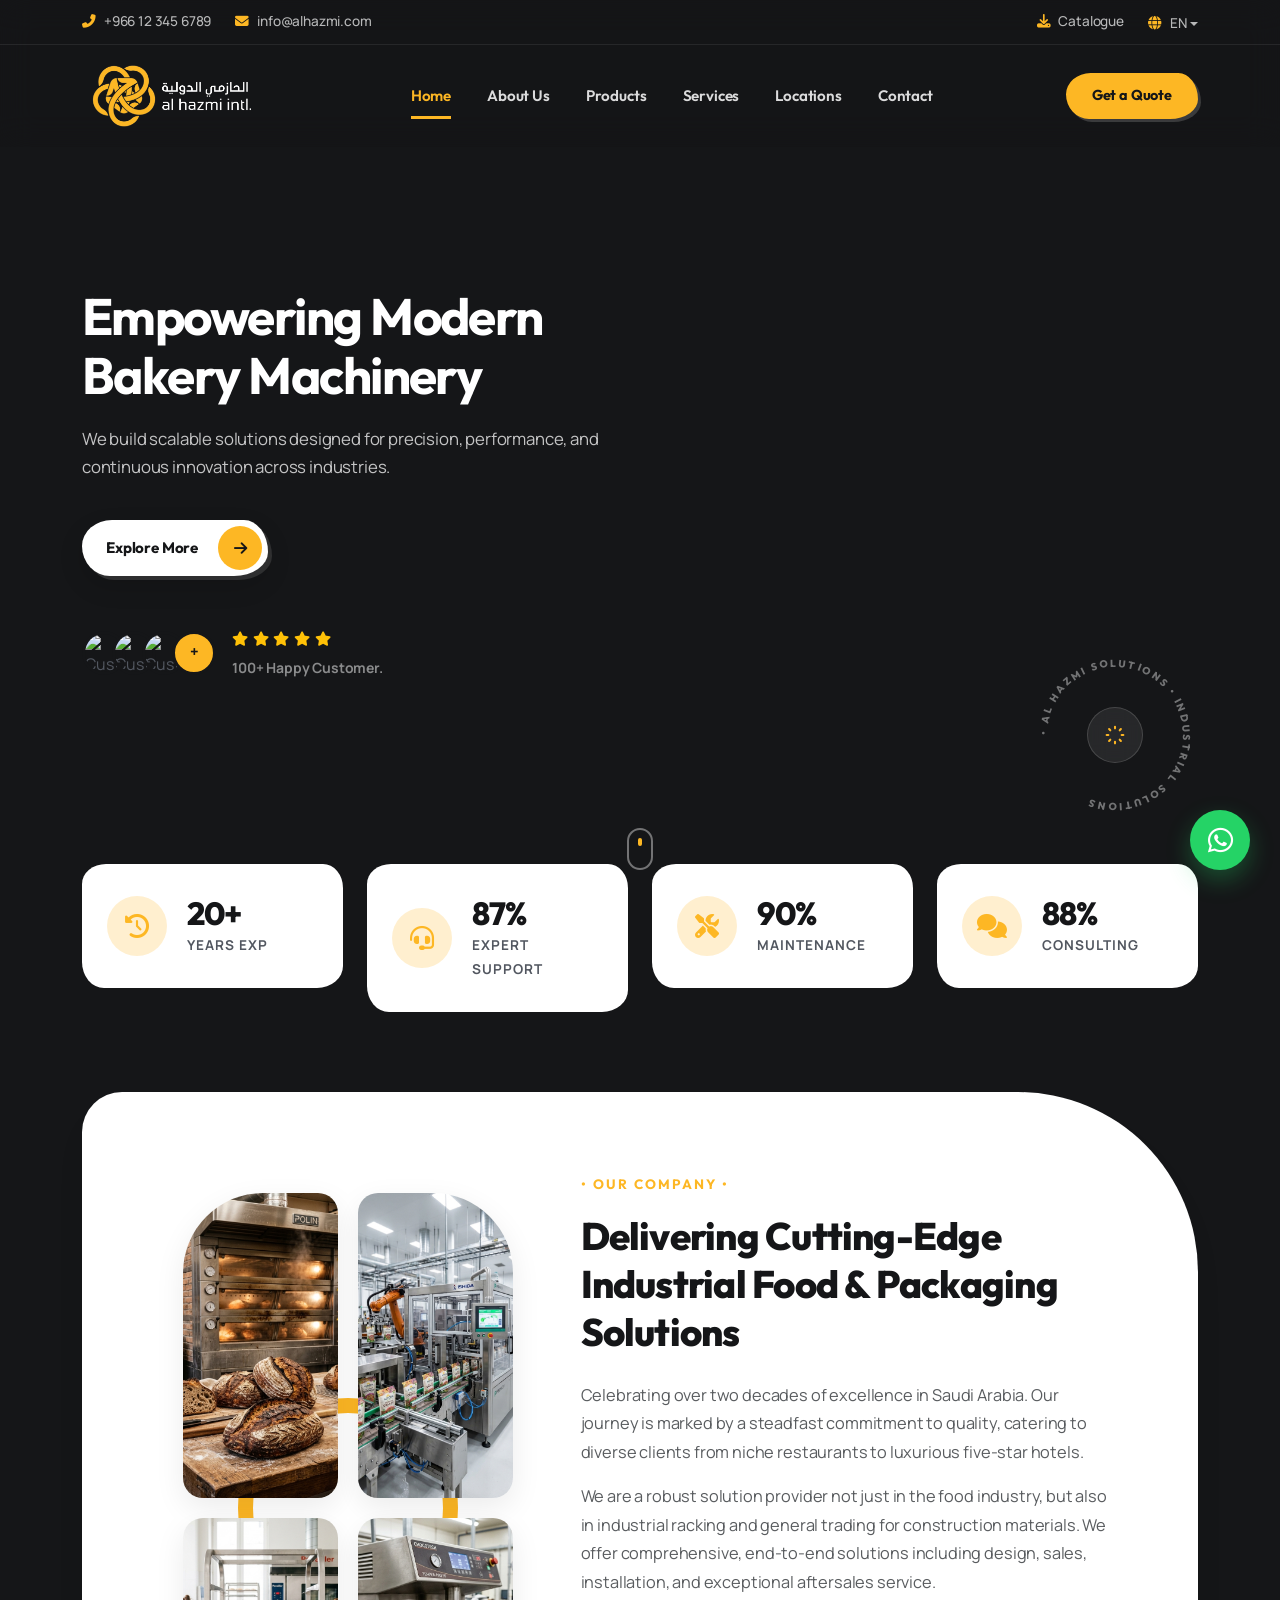
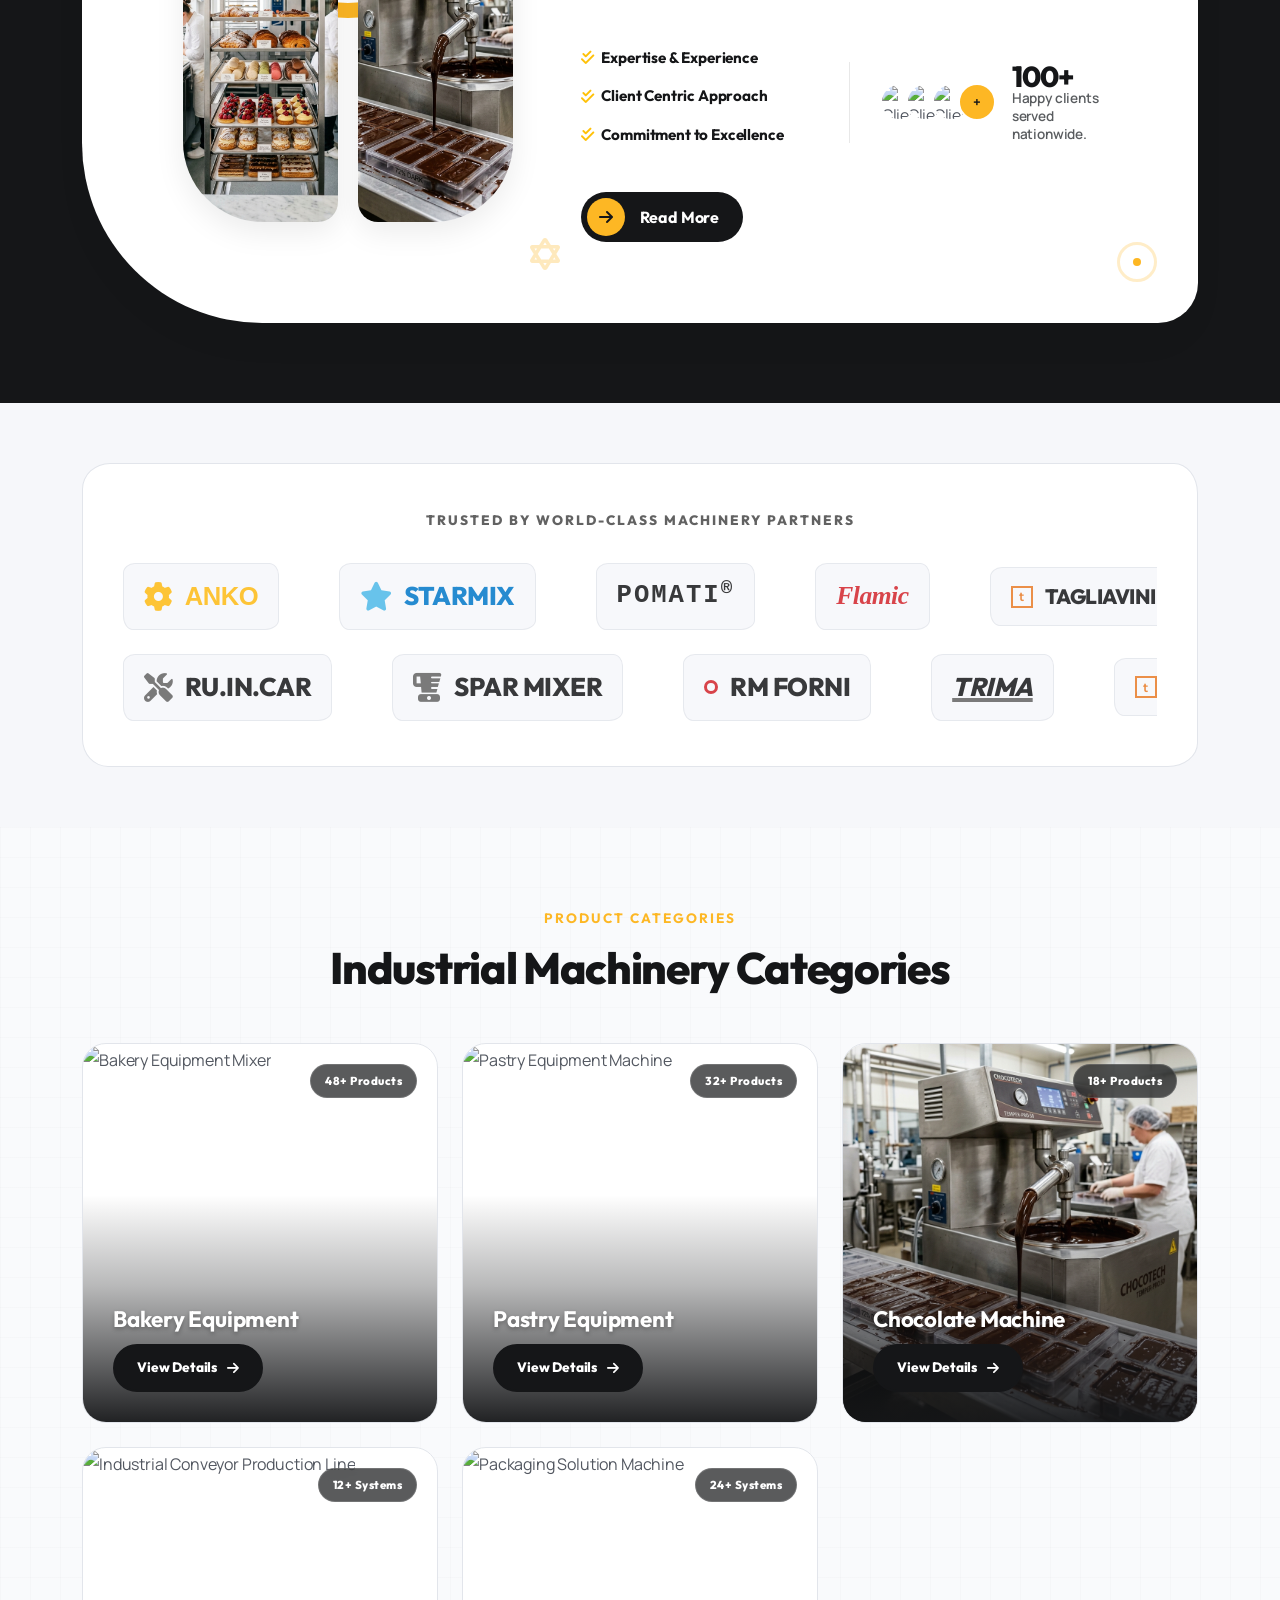
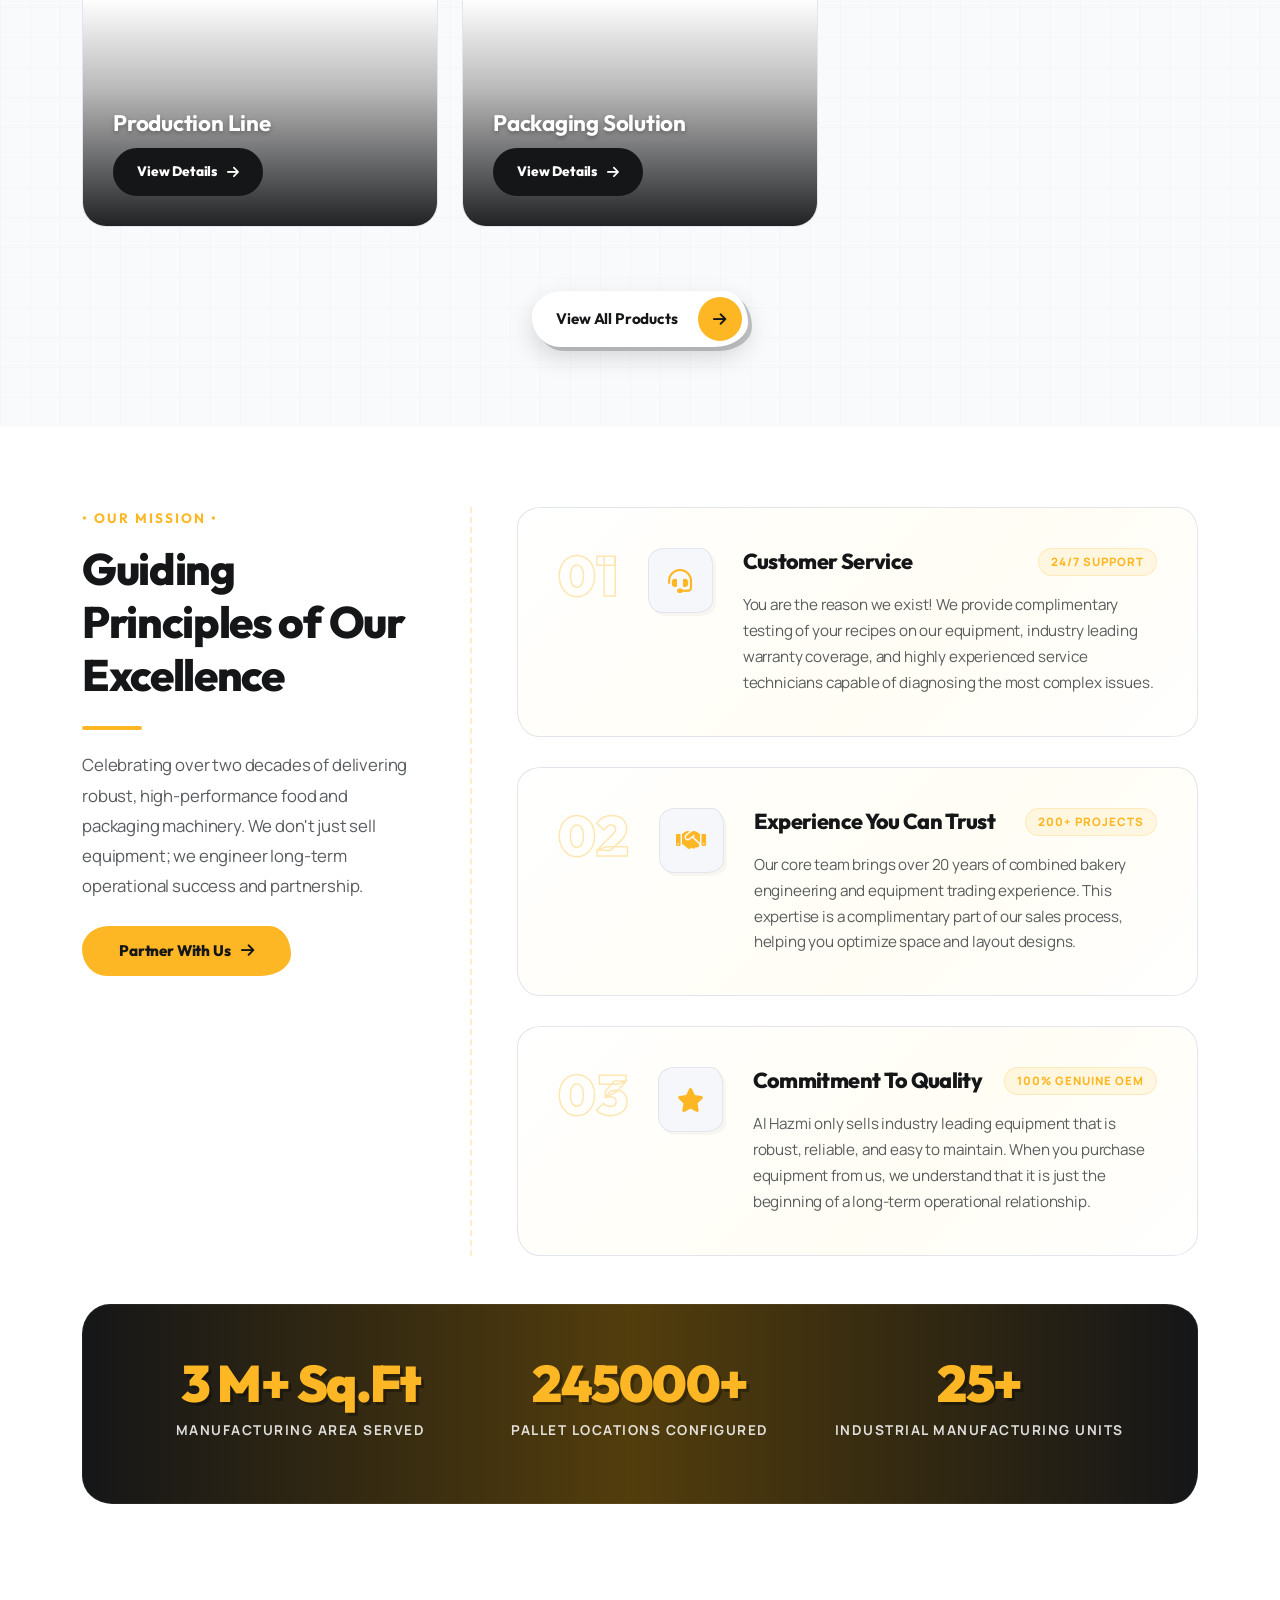
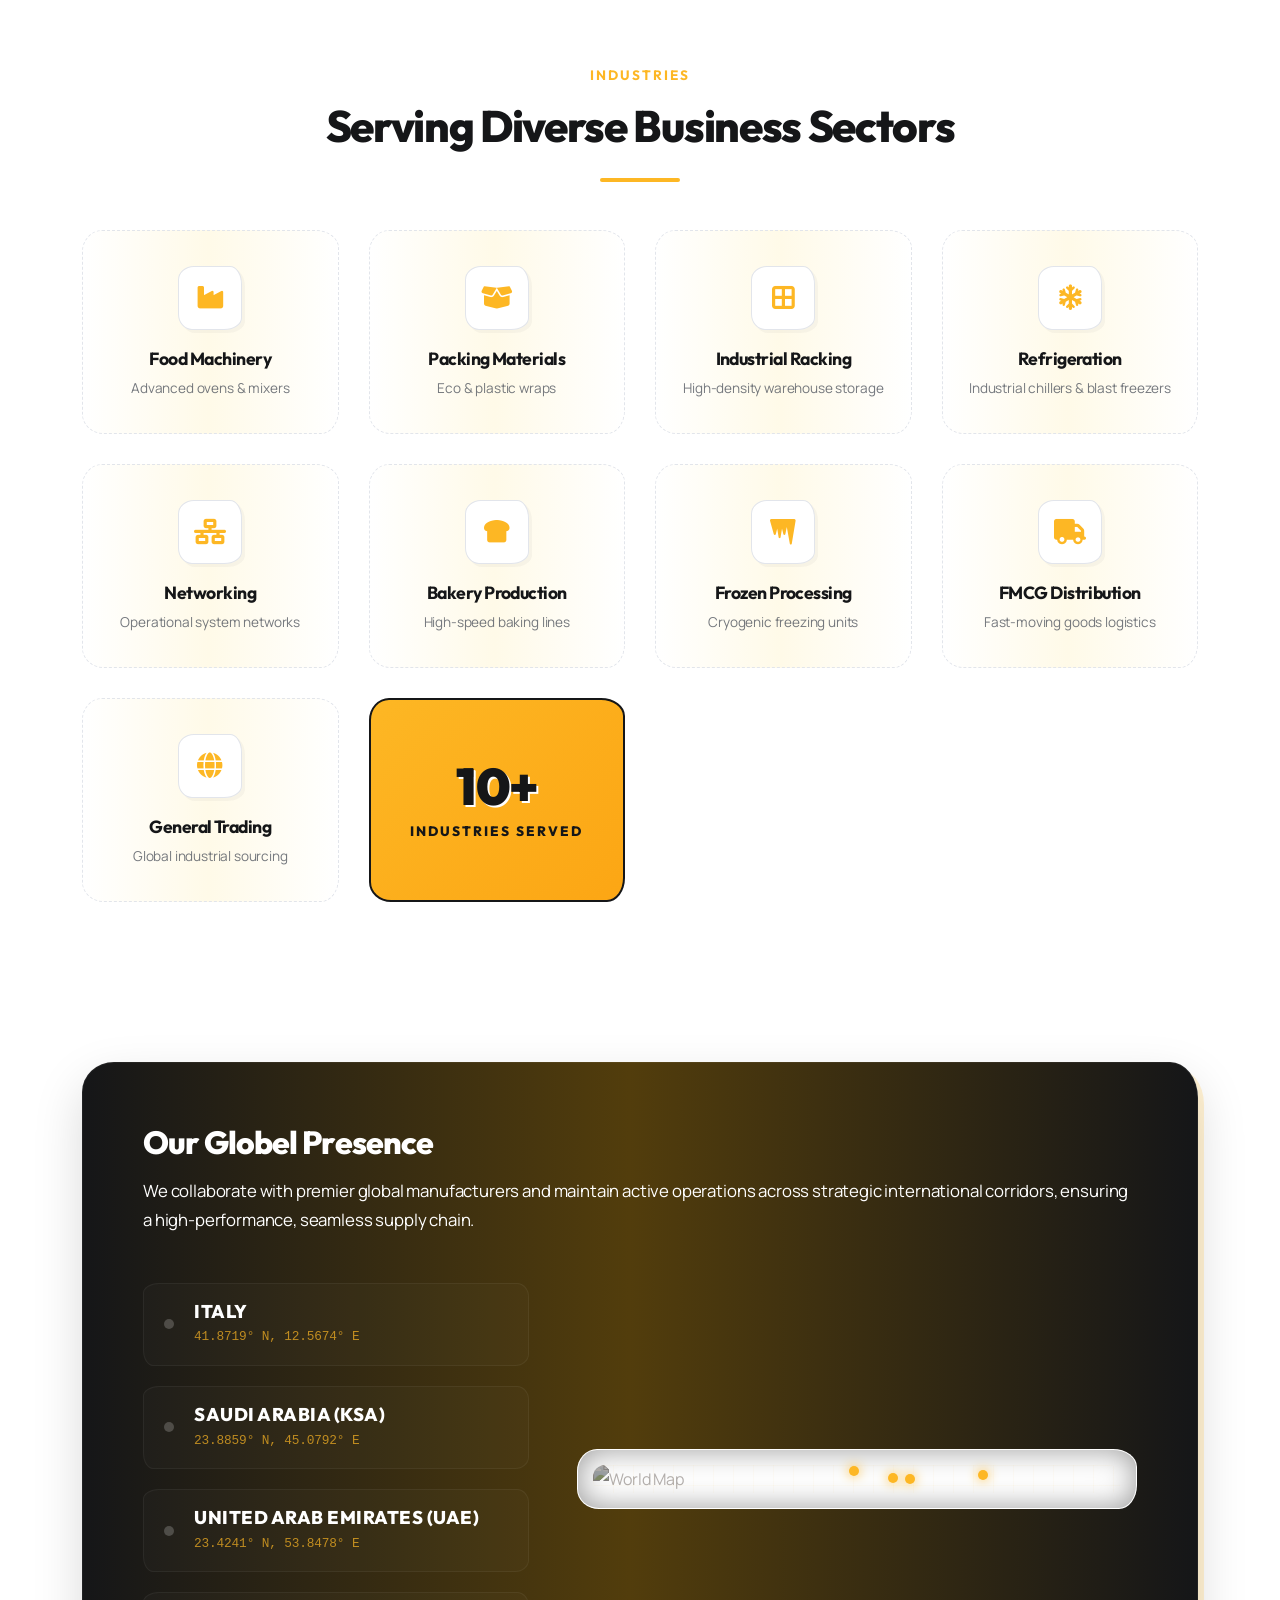
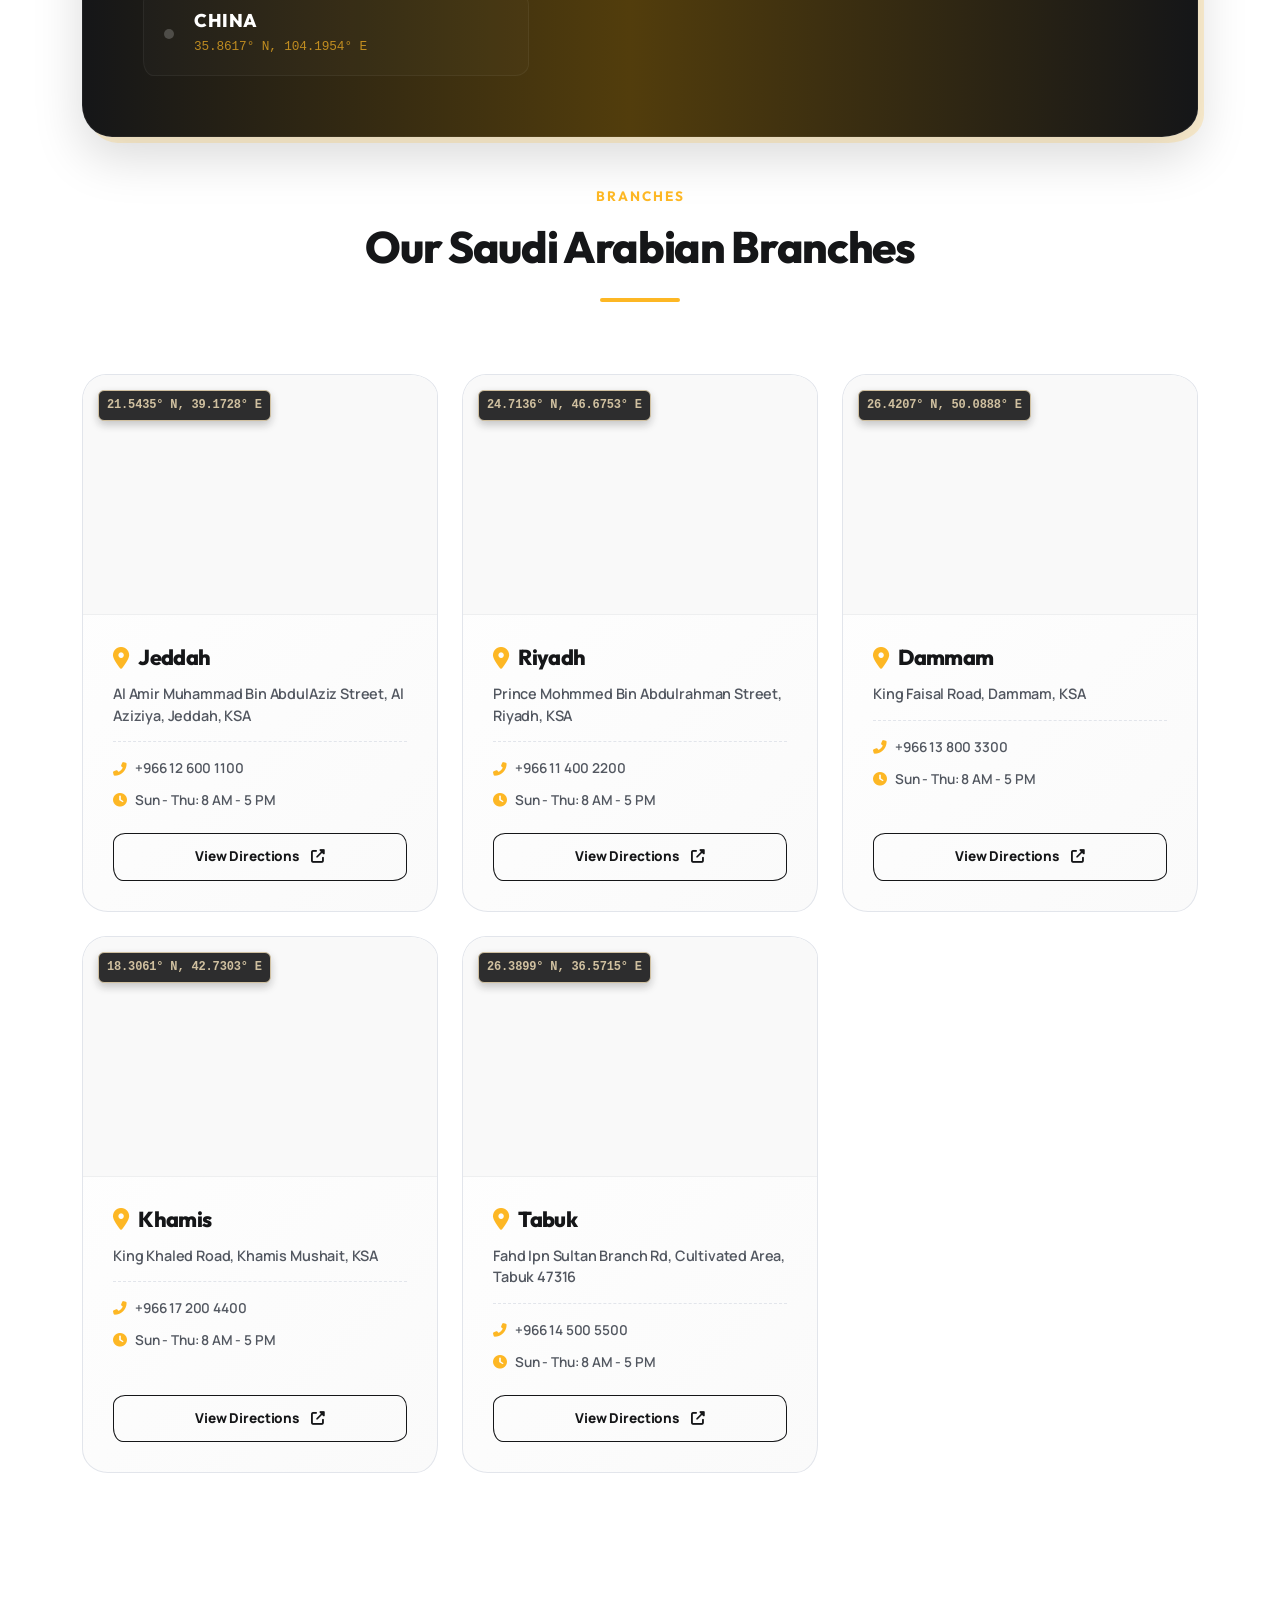
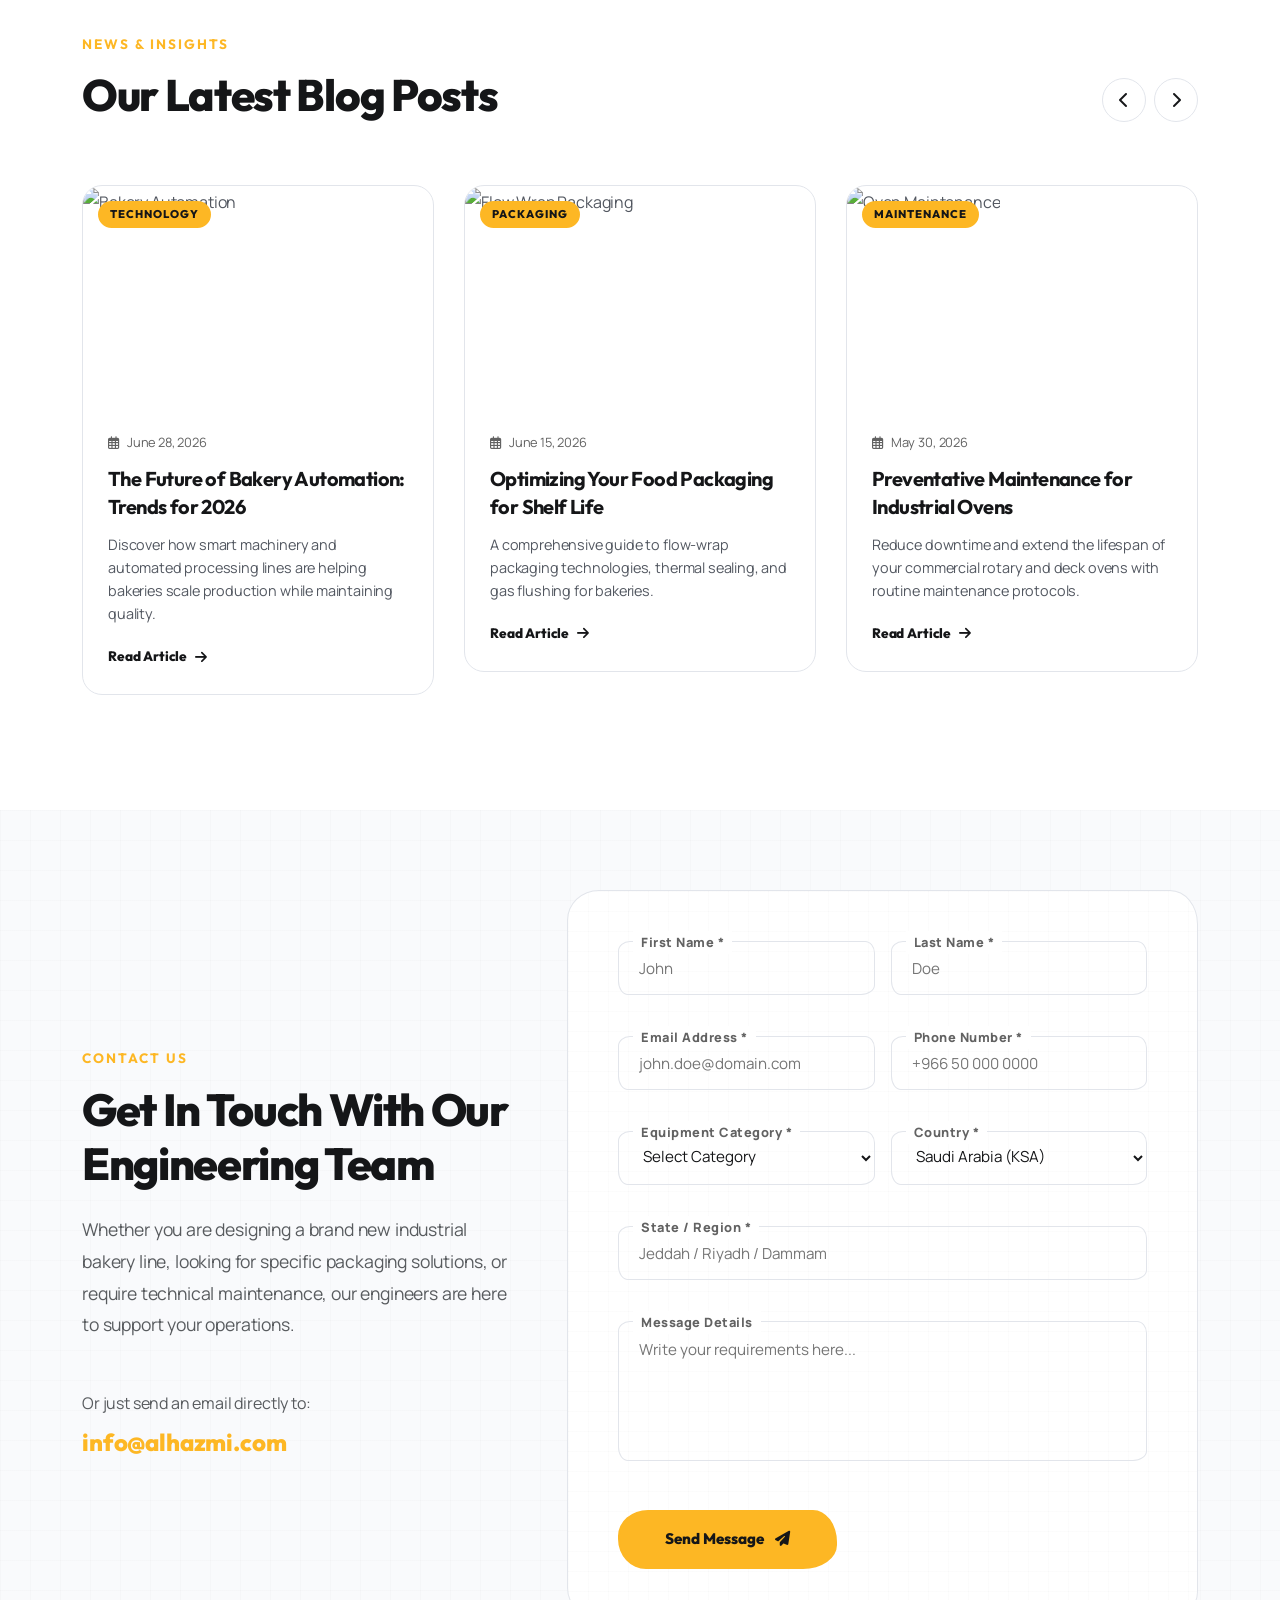
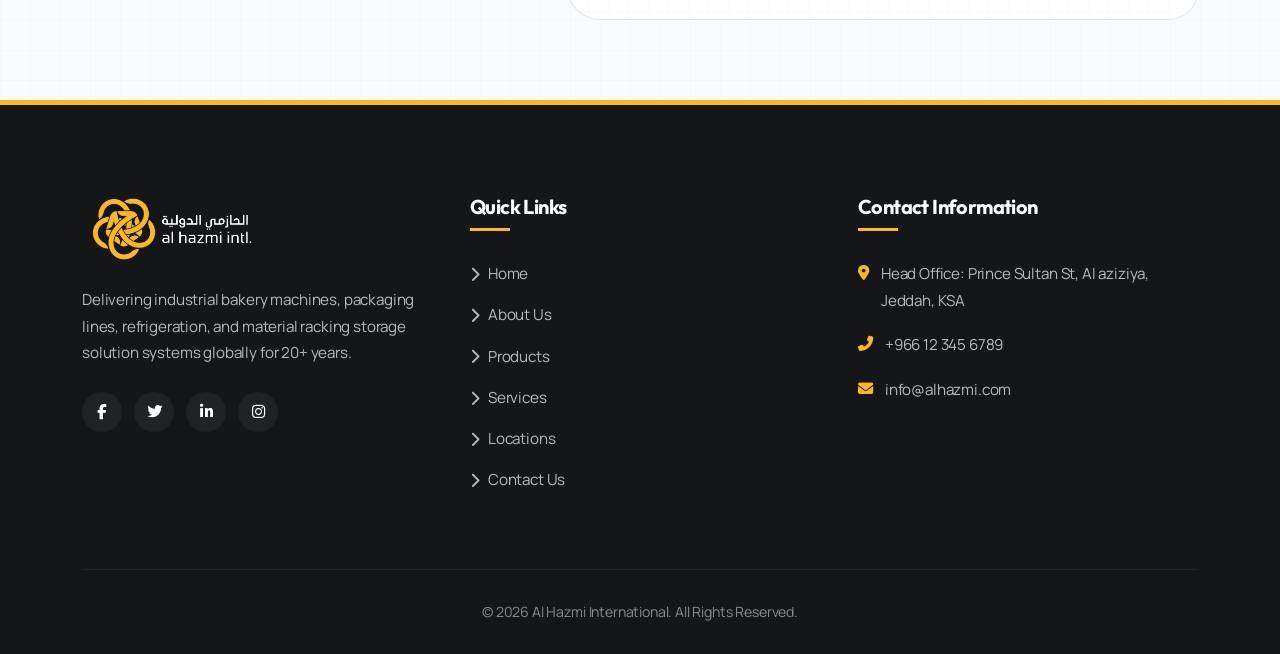
==== index.html @ 19bfc60c "updates" ====
<!DOCTYPE html>
<html lang="en">

<head>
  <meta charset="UTF-8">
  <meta name="viewport" content="width=device-width, initial-scale=1.0">
  <title>Al Hazmi International | Bakery Equipment & Solutions</title>
  <meta name="description"
    content="Al Hazmi International - Delivering cutting-edge industrial food equipment and packaging solutions in Saudi Arabia for over 20 years.">

  <!-- Bootstrap 5.3 CSS -->
  <link href="https://cdn.jsdelivr.net/npm/bootstrap@5.3.0/dist/css/bootstrap.min.css" rel="stylesheet">

  <!-- Font Awesome 6.4.0 -->
  <link rel="stylesheet" href="https://cdnjs.cloudflare.com/ajax/libs/font-awesome/6.4.0/css/all.min.css">

  <!-- AOS (Animate On Scroll) CSS -->
  <link href="https://unpkg.com/aos@2.3.1/dist/aos.css" rel="stylesheet">

  <!-- Custom Stylesheet -->
  <link rel="stylesheet" href="styles.css">
</head>

<body data-bs-spy="scroll" data-bs-target="#navbar" data-bs-offset="100">

  <!-- Scroll Progress Indicator -->
  <div id="scroll-progress"></div>

  <!-- Page Preloader -->
  <div id="preloader">
    <div class="spinner-box">
      <div class="spinner"></div>
      <div class="preloader-logo">AL HAZMI</div>
    </div>
  </div>

  <!-- Dual-Row Header and Navbar -->
  <header class="fixed-top">
    <!-- Top Contact Bar -->
    <div class="navbar-top-row d-flex align-items-center">
      <div class="container d-flex justify-content-between align-items-center">
        <div class="d-flex gap-4">
          <a href="tel:+966123456789" class="contact-link"><i class="fas fa-phone-alt me-2"></i>+966 12 345 6789</a>
          <a href="mailto:info@alhazmi.com" class="contact-link"><i
              class="fas fa-envelope me-2"></i>info@alhazmi.com</a>
        </div>
        <div class="d-flex align-items-center gap-4">
          <a href="#" class="contact-link"><i class="fas fa-download me-2"></i>Catalogue</a>
          <!-- Language Dropdown -->
          <div class="dropdown">
            <a class="contact-link dropdown-toggle lang-switch" href="#" role="button" id="langDropdown"
              data-bs-toggle="dropdown" aria-expanded="false">
              <i class="fas fa-globe me-2"></i>EN
            </a>
            <ul class="dropdown-menu dropdown-menu-end lang-menu shadow-sm" aria-labelledby="langDropdown">
              <li><a class="dropdown-item fw-bold" href="#">English (EN)</a></li>
              <li><a class="dropdown-item" href="#">العربية (AR)</a></li>
            </ul>
          </div>
        </div>
      </div>
    </div>

    <!-- Main Navigation Bar -->
    <nav id="navbar" class="navbar navbar-expand-lg main-navbar">
      <div class="container">
        <a class="navbar-brand d-flex align-items-center" href="#home">
          <img src="assets/images/logo-light.png" alt="Al Hazmi International Logo" class="logo-img">
        </a>
        <button class="navbar-toggler border-0 shadow-none" type="button" data-bs-toggle="collapse"
          data-bs-target="#mainNav" aria-controls="mainNav" aria-expanded="false" aria-label="Toggle navigation">
          <span class="navbar-toggler-icon"></span>
        </button>
        <div class="collapse navbar-collapse" id="mainNav">
          <ul class="navbar-nav mx-auto">
            <li class="nav-item">
              <a class="nav-link active" href="#home">Home</a>
            </li>
            <li class="nav-item">
              <a class="nav-link" href="about.html">About Us</a>
            </li>
            <li class="nav-item">
              <a class="nav-link" href="#products">Products</a>
            </li>
            <li class="nav-item">
              <a class="nav-link" href="#services">Services</a>
            </li>

            <li class="nav-item">
              <a class="nav-link" href="locations.html">Locations</a>
            </li>
            <li class="nav-item">
              <a class="nav-link" href="contact.html">Contact</a>
            </li>
          </ul>
          <div>
            <a href="contact.html" class="btn btn-header-cta">Get a Quote</a>
          </div>
        </div>
      </div>
    </nav>
  </header>

  <!-- Hero Section -->
  <section id="home" class="hero-section">
    <!-- Overlay Gradient & Background Video/Image (Industrial Worker/Factory) -->
    <div class="hero-overlay-gradient"></div>
    <video autoplay muted loop playsinline class="hero-bg-video">
      <source src="assets/video/hero.mp4" type="video/mp4">
    </video>
    <!-- <img src="https://images.unsplash.com/photo-1504307651254-35680f356dfd?auto=format&fit=crop&w=1600&q=80"
      alt="Industrial Manufacturing Specialist" class="hero-bg-image"> -->

    <div class="container hero-container">
      <div class="row align-items-center">
        <div class="col-lg-8 text-start" data-aos="fade-right" data-aos-duration="1000">

          <!-- Text Carousel Slider -->
          <div id="heroTextCarousel" class="carousel slide" data-bs-ride="carousel" data-bs-interval="6000">
            <div class="carousel-inner">

              <!-- Slide 1 -->
              <div class="carousel-item active pt-md-5">

                <h1 class="hero-title">
                  Empowering Modern <br>
                  <span class="d-inline-flex align-items-center gap-3 flex-wrap">

                    Bakery Machinery
                  </span>
                </h1>
                <p class="hero-desc">We build scalable solutions designed for precision, performance, and continuous
                  innovation across industries.</p>
              </div>

              <!-- Slide 2 -->
              <div class="carousel-item pt-md-5">

                <h1 class="hero-title">
                  Delivering Premium <br>
                  <span class="d-inline-flex align-items-center gap-3 flex-wrap">

                    Packaging Systems
                  </span>
                </h1>
                <p class="hero-desc">State-of-the-art flow-wrapping and packaging systems ensuring maximum product
                  freshness, security, and retail appeal.</p>
              </div>

              <!-- Slide 3 -->
              <div class="carousel-item pt-md-5">

                <h1 class="hero-title">
                  Custom Engineered <br>
                  <span class="d-inline-flex align-items-center gap-3 flex-wrap">

                    Industrial Kitchens
                  </span>
                </h1>
                <p class="hero-desc">From boutique local bakeries to heavy industrial food production facilities, we
                  deliver custom engineered solutions.</p>
              </div>

            </div>
          </div>

          <!-- Explore More Button -->
          <div class="mt-4">
            <a href="#about" class="btn-explore-more">
              <span>Explore More</span>
              <span class="arrow-box"><i class="fas fa-arrow-right"></i></span>
            </a>
          </div>

          <!-- Social Proof / Customer Reviews -->
          <div class="hero-trust-badge d-flex align-items-center gap-3 mt-5">
            <div class="avatar-group">
              <img src="https://images.unsplash.com/photo-1534528741775-53994a69daeb?auto=format&fit=crop&w=80&q=80"
                alt="Customer 1">
              <img src="https://images.unsplash.com/photo-1507003211169-0a1dd7228f2d?auto=format&fit=crop&w=80&q=80"
                alt="Customer 2">
              <img src="https://images.unsplash.com/photo-1500648767791-00dcc994a43e?auto=format&fit=crop&w=80&q=80"
                alt="Customer 3">
              <div class="plus-avatar">+</div>
            </div>
            <div class="trust-text text-start">
              <div class="stars">
                <i class="fas fa-star text-warning"></i>
                <i class="fas fa-star text-warning"></i>
                <i class="fas fa-star text-warning"></i>
                <i class="fas fa-star text-warning"></i>
                <i class="fas fa-star text-warning"></i>
              </div>
              <p class="mb-0 text-white-50 small fw-bold mt-1">100+ Happy Customer.</p>
            </div>
          </div>

        </div>
      </div>
    </div>

    <!-- Rotating circular badge in the bottom-right of the hero -->
    <div class="rotating-badge-wrap d-none d-md-flex">
      <svg class="rotating-badge" viewBox="0 0 150 150" width="150" height="150">
        <path id="circlePath" d="M 75, 75 m -60, 0 a 60,60 0 1,1 120,0 a 60,60 0 1,1 -120,0" fill="none" />
        <text fill="rgba(255,255,255,0.4)">
          <textPath href="#circlePath" startOffset="0%">
            • AL HAZMI SOLUTIONS • INDUSTRIAL SOLUTIONS
          </textPath>
        </text>
      </svg>
      <div class="badge-logo-center">
        <!-- Stylized tech/industry gear icon -->
        <svg viewBox="0 0 24 24" width="20" height="20" fill="none" stroke="currentColor" stroke-width="2.5"
          stroke-linecap="round" stroke-linejoin="round">
          <path
            d="M12 2v2M12 20v2M4.93 4.93l1.41 1.41M17.66 17.66l1.41 1.41M2 12h2M20 12h2M6.34 17.66l-1.41 1.41M19.07 4.93l-1.41 1.41" />
        </svg>
      </div>
    </div>

    <!-- Mouse Scroll Down indicator -->
    <div class="scroll-indicator-wrap">
      <div class="mouse-scroll"></div>
    </div>
  </section>
  <div class="bg-dark banner-bottom">
    <!-- Hero Quick Facts Banner -->
    <section class="quick-facts-container">
      <div class="container">
        <div class="row g-4">

          <!-- Fact 1 -->
          <div class="col-lg-3 col-md-6" data-aos="fade-up" data-aos-delay="100">
            <div class="fact-card">
              <div class="fact-icon"><i class="fas fa-history"></i></div>
              <div class="fact-info">
                <h3><span class="counter" data-target="20">0</span>+</h3>
                <p>Years Exp</p>
              </div>
            </div>
          </div>

          <!-- Fact 2 -->
          <div class="col-lg-3 col-md-6" data-aos="fade-up" data-aos-delay="200">
            <div class="fact-card">
              <div class="fact-icon"><i class="fas fa-headset"></i></div>
              <div class="fact-info">
                <h3><span class="counter" data-target="87">0</span>%</h3>
                <p>Expert Support</p>
              </div>
            </div>
          </div>

          <!-- Fact 3 -->
          <div class="col-lg-3 col-md-6" data-aos="fade-up" data-aos-delay="300">
            <div class="fact-card">
              <div class="fact-icon"><i class="fas fa-tools"></i></div>
              <div class="fact-info">
                <h3><span class="counter" data-target="90">0</span>%</h3>
                <p>Maintenance</p>
              </div>
            </div>
          </div>

          <!-- Fact 4 -->
          <div class="col-lg-3 col-md-6" data-aos="fade-up" data-aos-delay="400">
            <div class="fact-card">
              <div class="fact-icon"><i class="fas fa-comments"></i></div>
              <div class="fact-info">
                <h3><span class="counter" data-target="88">0</span>%</h3>
                <p>Consulting</p>
              </div>
            </div>
          </div>

        </div>
      </div>
    </section>

    <!-- About Us Section -->
    <section id="about" class="section-padding">
      <div class="container">
        <div class="about-card-container" data-aos="fade-up" data-aos-duration="1200">
          <!-- Decorative Background Symbols -->
          <div class="about-decor-star"><i class="fas fa-star-of-david"></i></div>
          <div class="about-decor-circle"></div>

          <div class="row align-items-stretch g-5">

            <!-- Left Side: 2x2 Grid Image Layout -->
            <div class="col-lg-5 d-flex" data-aos="fade-right" data-aos-duration="1000">
              <div class="about-image-grid-wrap">
                <div class="about-grid-ring"></div>
                <div class="about-grid-item about-grid-img-1">
                  <img src="assets/images/bakery.png" alt="Bakery Equipment Selection">
                </div>
                <div class="about-grid-item about-grid-img-2">
                  <img src="assets/images/about_industrial.png" alt="Industrial Food Processing Line">
                </div>
                <div class="about-grid-item about-grid-img-3">
                  <img src="assets/images/pastry.png" alt="Artisanal Pastry Preparation">
                </div>
                <div class="about-grid-item about-grid-img-4">
                  <img src="assets/images/chocolate.png" alt="Chocolate Machinery & Production">
                </div>
              </div>
            </div>

            <!-- Right Side: Content -->
            <div class="col-lg-7 text-start" data-aos="fade-left" data-aos-duration="1000">
              <span class="about-tag">• Our Company •</span>
              <h2 class="about-title-large">Delivering Cutting-Edge Industrial Food & Packaging Solutions</h2>

              <div class="about-desc mb-4 text-muted">
                <p>Celebrating over two decades of excellence in Saudi Arabia. Our journey is marked by a steadfast
                  commitment to quality, catering to diverse clients from niche restaurants to luxurious five-star
                  hotels.
                </p>
                <p class="my-3">We are a robust solution provider not just in the food industry, but also in industrial
                  racking and general trading for construction materials. We offer comprehensive, end-to-end solutions
                  including design, sales, installation, and exceptional aftersales service.</p>
              </div>

              <!-- Features and Trust Badges -->
              <div class="row align-items-center g-4 mt-2">
                <div class="col-md-6">
                  <ul class="about-features-list">
                    <li><i class="fas fa-check-double text-warning me-2"></i> Expertise & Experience</li>
                    <li><i class="fas fa-check-double text-warning me-2"></i> Client Centric Approach</li>
                    <li><i class="fas fa-check-double text-warning me-2"></i> Commitment to Excellence</li>
                  </ul>
                </div>
                <div class="col-md-6 border-start-custom">
                  <div class="about-trust-wrap d-flex align-items-center gap-3">
                    <div class="about-avatar-group d-flex align-items-center">
                      <img
                        src="https://images.unsplash.com/photo-1534528741775-53994a69daeb?auto=format&fit=crop&w=80&q=80"
                        alt="Client 1">
                      <img
                        src="https://images.unsplash.com/photo-1507003211169-0a1dd7228f2d?auto=format&fit=crop&w=80&q=80"
                        alt="Client 2">
                      <img
                        src="https://images.unsplash.com/photo-1500648767791-00dcc994a43e?auto=format&fit=crop&w=80&q=80"
                        alt="Client 3">
                      <div class="about-plus-avatar">+</div>
                    </div>
                    <div class="about-trust-info">
                      <h3 class="about-trust-num">100+</h3>
                      <p class="about-trust-desc text-muted">Happy clients served nationwide.</p>
                    </div>
                  </div>
                </div>
              </div>

              <!-- Read More Button -->
              <div class="mt-4 pt-2">
                <a href="about.html" class="about-btn-read-more">
                  <span class="about-btn-icon"><i class="fas fa-arrow-right"></i></span>
                  <span class="about-btn-text">Read More</span>
                </a>
              </div>

            </div>

          </div>
        </div>
      </div>
    </section>
  </div>
  <!-- Partners Infinite Marquee -->
  <section class="partners-marquee-section">
    <div class="container">
      <div class="partners-floating-plate" data-aos="fade-up">
        <span class="partners-title-label">Trusted by World-Class Machinery Partners</span>
        <div class="marquee-container flex-column gap-4">
          <!-- Row 1: Left to Right -->
          <div class="marquee-track marquee-track-l2r">
            <!-- Set 1 -->
            <div class="partner-logo-item partner-anko"><i class="fas fa-cog"></i><span>ANKO</span></div>
            <div class="partner-logo-item partner-starmix"><i class="fas fa-star"></i><span>STARMIX</span></div>
            <div class="partner-logo-item partner-pomati"><span>POMATI<sup>&reg;</sup></span></div>
            <div class="partner-logo-item partner-flamic"><span>Flamic</span></div>
            <div class="partner-logo-item partner-tagliavini">
              <div class="t-box">t</div><span>TAGLIAVINI</span>
            </div>
            <div class="partner-logo-item partner-trima"><span>TRIMA</span></div>
            <div class="partner-logo-item partner-rmforni">
              <div class="circle-accent"></div><span>RM FORNI</span>
            </div>
            <div class="partner-logo-item partner-spar"><i class="fas fa-blender"></i><span>SPAR MIXER</span></div>
            <div class="partner-logo-item partner-ruincar"><i class="fas fa-tools"></i><span>RU.IN.CAR</span></div>

            <!-- Set 1 (duplication for infinite scroll) -->
            <div class="partner-logo-item partner-anko"><i class="fas fa-cog"></i><span>ANKO</span></div>
            <div class="partner-logo-item partner-starmix"><i class="fas fa-star"></i><span>STARMIX</span></div>
            <div class="partner-logo-item partner-pomati"><span>POMATI<sup>&reg;</sup></span></div>
            <div class="partner-logo-item partner-flamic"><span>Flamic</span></div>
            <div class="partner-logo-item partner-tagliavini">
              <div class="t-box">t</div><span>TAGLIAVINI</span>
            </div>
            <div class="partner-logo-item partner-trima"><span>TRIMA</span></div>
            <div class="partner-logo-item partner-rmforni">
              <div class="circle-accent"></div><span>RM FORNI</span>
            </div>
            <div class="partner-logo-item partner-spar"><i class="fas fa-blender"></i><span>SPAR MIXER</span></div>
            <div class="partner-logo-item partner-ruincar"><i class="fas fa-tools"></i><span>RU.IN.CAR</span></div>
          </div>

          <!-- Row 2: Right to Left (Reversed Order for Variety) -->
          <div class="marquee-track marquee-track-r2l">
            <!-- Set 2 -->
            <div class="partner-logo-item partner-ruincar"><i class="fas fa-tools"></i><span>RU.IN.CAR</span></div>
            <div class="partner-logo-item partner-spar"><i class="fas fa-blender"></i><span>SPAR MIXER</span></div>
            <div class="partner-logo-item partner-rmforni">
              <div class="circle-accent"></div><span>RM FORNI</span>
            </div>
            <div class="partner-logo-item partner-trima"><span>TRIMA</span></div>
            <div class="partner-logo-item partner-tagliavini">
              <div class="t-box">t</div><span>TAGLIAVINI</span>
            </div>
            <div class="partner-logo-item partner-flamic"><span>Flamic</span></div>
            <div class="partner-logo-item partner-pomati"><span>POMATI<sup>&reg;</sup></span></div>
            <div class="partner-logo-item partner-starmix"><i class="fas fa-star"></i><span>STARMIX</span></div>
            <div class="partner-logo-item partner-anko"><i class="fas fa-cog"></i><span>ANKO</span></div>

            <!-- Set 2 (duplication for infinite scroll) -->
            <div class="partner-logo-item partner-ruincar"><i class="fas fa-tools"></i><span>RU.IN.CAR</span></div>
            <div class="partner-logo-item partner-spar"><i class="fas fa-blender"></i><span>SPAR MIXER</span></div>
            <div class="partner-logo-item partner-rmforni">
              <div class="circle-accent"></div><span>RM FORNI</span>
            </div>
            <div class="partner-logo-item partner-trima"><span>TRIMA</span></div>
            <div class="partner-logo-item partner-tagliavini">
              <div class="t-box">t</div><span>TAGLIAVINI</span>
            </div>
            <div class="partner-logo-item partner-flamic"><span>Flamic</span></div>
            <div class="partner-logo-item partner-pomati"><span>POMATI<sup>&reg;</sup></span></div>
            <div class="partner-logo-item partner-starmix"><i class="fas fa-star"></i><span>STARMIX</span></div>
            <div class="partner-logo-item partner-anko"><i class="fas fa-cog"></i><span>ANKO</span></div>
          </div>
        </div>
      </div>
    </div>
  </section>

  <!-- Chairman's Message Section --> <!-- Product Categories Section -->
  <section id="products" class="section-padding bg-light-section">
    <div class="container">
      <div class="mb-5 text-center" data-aos="fade-up">
        <span class="section-tag">Product Categories</span>
        <h2 class="section-title-large mb-0">Industrial Machinery Categories</h2>
      </div>

      <div class="row g-4 ">
        <!-- 1. Bakery Equipment -->
        <div class="col-lg-4 col-md-6" data-aos="fade-up" data-aos-delay="100">
          <div class="product-card">
            <div class="product-img-wrap">
              <span class="category-count-badge">48+ Products</span>
              <img src="https://images.unsplash.com/photo-1590794056226-79ef3a8147e1?auto=format&fit=crop&w=600&q=80"
                alt="Bakery Equipment Mixer">
              <div class="product-overlay-content text-start">
                <h3>Bakery Equipment</h3>
                <a href="contact.html" class="product-action-link">View Details <i class="fas fa-arrow-right"></i></a>
              </div>
            </div>
          </div>
        </div>

        <!-- 2. Pastry Equipment -->
        <div class="col-lg-4 col-md-6" data-aos="fade-up" data-aos-delay="200">
          <div class="product-card">
            <div class="product-img-wrap">
              <span class="category-count-badge">32+ Products</span>
              <img src="https://images.unsplash.com/photo-1581092918056-0c4c3acd3789?auto=format&fit=crop&w=600&q=80"
                alt="Pastry Equipment Machine">
              <div class="product-overlay-content text-start">
                <h3>Pastry Equipment</h3>
                <a href="contact.html" class="product-action-link">View Details <i class="fas fa-arrow-right"></i></a>
              </div>
            </div>
          </div>
        </div>

        <!-- 3. Chocolate Machine -->
        <div class="col-lg-4 col-md-6" data-aos="fade-up" data-aos-delay="300">
          <div class="product-card">
            <div class="product-img-wrap">
              <span class="category-count-badge">18+ Products</span>
              <img src="assets/images/chocolate.png" alt="Chocolate Machine">
              <div class="product-overlay-content text-start">
                <h3>Chocolate Machine</h3>
                <a href="contact.html" class="product-action-link">View Details <i class="fas fa-arrow-right"></i></a>
              </div>
            </div>
          </div>
        </div>

        <!-- 4. Production Line -->
        <div class="col-lg-4 col-md-6" data-aos="fade-up" data-aos-delay="400">
          <div class="product-card">
            <div class="product-img-wrap">
              <span class="category-count-badge">12+ Systems</span>
              <img src="https://images.unsplash.com/photo-1616401784845-180882ba9ba8?auto=format&fit=crop&w=600&q=80"
                alt="Industrial Conveyor Production Line">
              <div class="product-overlay-content text-start">
                <h3>Production Line</h3>
                <a href="contact.html" class="product-action-link">View Details <i class="fas fa-arrow-right"></i></a>
              </div>
            </div>
          </div>
        </div>

        <!-- 5. Packaging Solution -->
        <div class="col-lg-4 col-md-6" data-aos="fade-up" data-aos-delay="500">
          <div class="product-card">
            <div class="product-img-wrap">
              <span class="category-count-badge">24+ Systems</span>
              <img src="https://images.unsplash.com/photo-158109226825-a6a2a5aee158?auto=format&fit=crop&w=600&q=80"
                alt="Packaging Solution Machine">
              <div class="product-overlay-content text-start">
                <h3>Packaging Solution</h3>
                <a href="contact.html" class="product-action-link">View Details <i class="fas fa-arrow-right"></i></a>
              </div>
            </div>
          </div>
        </div>
      </div>

      <!-- View All Products CTA Button -->
      <div class="text-center mt-5 pt-3" data-aos="fade-up">
        <a href="contact.html" class="btn-explore-more">
          <span>View All Products</span>
          <span class="arrow-box"><i class="fas fa-arrow-right"></i></span>
        </a>
      </div>
    </div>
  </section>

  <!-- Mission Section -->
  <section class="section-padding">
    <div class="container">
      <div class="row g-5 align-items-start">
        <!-- Left side sticky title and CTA -->
        <div class="col-lg-4 text-start sticky-lg-top" style="top: 100px; z-index: 10;">
          <span class="section-tag">• Our Mission •</span>
          <h2 class="section-title-large mt-2">Guiding Principles of Our Excellence</h2>
          <div
            style="width: 60px; height: 4px; background-color: var(--accent-gold); margin: 20px 0; border-radius: 2px;">
          </div>
          <p class="text-muted mb-4" style="font-size: 1.05rem; line-height: 1.8;">
            Celebrating over two decades of delivering robust, high-performance food and packaging machinery. We don't
            just sell equipment; we engineer long-term operational success and partnership.
          </p>
          <a href="contact.html" class="btn btn-submit-form" style="padding: 12px 35px;">
            Partner With Us <i class="fas fa-arrow-right ms-2"></i>
          </a>
        </div>

        <!-- Right side stack card items -->
        <div class="col-lg-8">
          <div class="mission-cards-stack">

            <!-- Card 1 -->
            <div class="mission-stack-card" data-aos="fade-up" data-aos-delay="100">
              <span class="mission-num">01</span>
              <div class="mission-card-icon"><i class="fas fa-headset"></i></div>
              <div class="mission-stack-content">
                <div class="d-flex align-items-center justify-content-between flex-wrap gap-2">
                  <h4>Customer Service</h4>
                  <span class="mission-impact-badge">24/7 Support</span>
                </div>
                <p class="text-muted mt-3 mb-0" style="font-size: 0.95rem; line-height: 1.7;">
                  You are the reason we exist! We provide complimentary testing of your recipes on our equipment,
                  industry leading warranty coverage, and highly experienced service technicians capable of diagnosing
                  the most complex issues.
                </p>
              </div>
            </div>

            <!-- Card 2 -->
            <div class="mission-stack-card" data-aos="fade-up" data-aos-delay="200">
              <span class="mission-num">02</span>
              <div class="mission-card-icon"><i class="fas fa-handshake"></i></div>
              <div class="mission-stack-content">
                <div class="d-flex align-items-center justify-content-between flex-wrap gap-2">
                  <h4>Experience You Can Trust</h4>
                  <span class="mission-impact-badge">200+ Projects</span>
                </div>
                <p class="text-muted mt-3 mb-0" style="font-size: 0.95rem; line-height: 1.7;">
                  Our core team brings over 20 years of combined bakery engineering and equipment trading experience.
                  This expertise is a complimentary part of our sales process, helping you optimize space and layout
                  designs.
                </p>
              </div>
            </div>

            <!-- Card 3 -->
            <div class="mission-stack-card" data-aos="fade-up" data-aos-delay="300">
              <span class="mission-num">03</span>
              <div class="mission-card-icon"><i class="fas fa-star"></i></div>
              <div class="mission-stack-content">
                <div class="d-flex align-items-center justify-content-between flex-wrap gap-2">
                  <h4>Commitment To Quality</h4>
                  <span class="mission-impact-badge">100% Genuine OEM</span>
                </div>
                <p class="text-muted mt-3 mb-0" style="font-size: 0.95rem; line-height: 1.7;">
                  Al Hazmi only sells industry leading equipment that is robust, reliable, and easy to maintain. When
                  you purchase equipment from us, we understand that it is just the beginning of a long-term operational
                  relationship.
                </p>
              </div>
            </div>

          </div>
        </div>
      </div>

      <!-- Secondary Stats Bar -->
      <div class="secondary-stats-bar mt-5 pt-5" data-aos="fade-up">
        <div class="row text-center g-4">

          <!-- Stat 1 -->
          <div class="col-md-4">
            <div class="stat-item">
              <h3><span class="counter" data-target="3">0</span> M+ Sq.Ft</h3>
              <p>Manufacturing Area Served</p>
            </div>
          </div>

          <!-- Stat 2 -->
          <div class="col-md-4">
            <div class="stat-item">
              <h3><span class="counter" data-target="250000">0</span>+</h3>
              <p>Pallet Locations Configured</p>
            </div>
          </div>

          <!-- Stat 3 -->
          <div class="col-md-4">
            <div class="stat-item">
              <h3><span class="counter" data-target="25">0</span>+</h3>
              <p>Industrial Manufacturing Units</p>
            </div>
          </div>

        </div>
      </div>

    </div>
  </section>



  <!-- Services & Industries Section -->
  <section id="services" class="section-padding">
    <div class="container">
      <div class="text-center mb-5" data-aos="fade-up">
        <span class="section-tag">Industries</span>
        <h2 class="section-title-large">Serving Diverse Business Sectors</h2>
        <div
          style="width: 80px; height: 4px; background-color: var(--accent-gold); margin: 15px auto 0; border-radius: 2px;">
        </div>
      </div>

      <div class="services-grid-wrapper mt-4" data-aos="fade-up">

        <!-- Item 1 -->
        <div class="service-card-item">
          <div class="service-card-icon-wrap"><i class="fas fa-industry"></i></div>
          <h4>Food Machinery</h4>
          <p class="service-card-desc">Advanced ovens & mixers</p>
        </div>

        <!-- Item 2 -->
        <div class="service-card-item">
          <div class="service-card-icon-wrap"><i class="fas fa-box-open"></i></div>
          <h4>Packing Materials</h4>
          <p class="service-card-desc">Eco & plastic wraps</p>
        </div>

        <!-- Item 3 -->
        <div class="service-card-item">
          <div class="service-card-icon-wrap"><i class="fas fa-border-all"></i></div>
          <h4>Industrial Racking</h4>
          <p class="service-card-desc">High-density warehouse storage</p>
        </div>

        <!-- Item 4 -->
        <div class="service-card-item">
          <div class="service-card-icon-wrap"><i class="fas fa-snowflake"></i></div>
          <h4>Refrigeration</h4>
          <p class="service-card-desc">Industrial chillers & blast freezers</p>
        </div>

        <!-- Item 5 -->
        <div class="service-card-item">
          <div class="service-card-icon-wrap"><i class="fas fa-network-wired"></i></div>
          <h4>Networking</h4>
          <p class="service-card-desc">Operational system networks</p>
        </div>

        <!-- Item 6 -->
        <div class="service-card-item">
          <div class="service-card-icon-wrap"><i class="fas fa-bread-slice"></i></div>
          <h4>Bakery Production</h4>
          <p class="service-card-desc">High-speed baking lines</p>
        </div>

        <!-- Item 7 -->
        <div class="service-card-item">
          <div class="service-card-icon-wrap"><i class="fas fa-icicles"></i></div>
          <h4>Frozen Processing</h4>
          <p class="service-card-desc">Cryogenic freezing units</p>
        </div>

        <!-- Item 8 -->
        <div class="service-card-item">
          <div class="service-card-icon-wrap"><i class="fas fa-truck"></i></div>
          <h4>FMCG Distribution</h4>
          <p class="service-card-desc">Fast-moving goods logistics</p>
        </div>

        <!-- Item 9 -->
        <div class="service-card-item">
          <div class="service-card-icon-wrap"><i class="fas fa-globe"></i></div>
          <h4>General Trading</h4>
          <p class="service-card-desc">Global industrial sourcing</p>
        </div>

        <!-- Highlight Item -->
        <div class="service-card-item services-highlight-item">
          <h3>10+</h3>
          <p>Industries Served</p>
        </div>

      </div>
    </div>
  </section>

  <!-- Interactive Timeline Section -->
  <!-- <section id="timeline" class="section-padding bg-light-section">
    <div class="container">

      <div class="text-center mb-5" data-aos="fade-up">
        <span class="section-tag">Our Timeline</span>
        <h2 class="section-title-large">Two Decades of Innovation & Expansion</h2>
        <div
          style="width: 80px; height: 4px; background-color: var(--accent-gold); margin: 15px auto 0; border-radius: 2px;">
        </div>
      </div>

      <div class="timeline-outer mt-5" data-aos="fade-up">

    
        <div class="timeline-navigation-row">
          <div class="timeline-base-line"></div>
          <div class="timeline-active-progress" id="timeline-progress-bar"></div>


          <div class="timeline-year-btn active" onclick="showTimeline(0)">
            <span class="timeline-year-label-floating">2003</span>
            <span><i class="fas fa-flag"></i></span>
          </div>


          <div class="timeline-year-btn" onclick="showTimeline(1)">
            <span class="timeline-year-label-floating">2005</span>
            <span><i class="fas fa-chart-line"></i></span>
          </div>


          <div class="timeline-year-btn" onclick="showTimeline(2)">
            <span class="timeline-year-label-floating">2009</span>
            <span><i class="fas fa-building"></i></span>
          </div>

        
          <div class="timeline-year-btn" onclick="showTimeline(3)">
            <span class="timeline-year-label-floating">2010</span>
            <span><i class="fas fa-expand-arrows-alt"></i></span>
          </div>


          <div class="timeline-year-btn" onclick="showTimeline(4)">
            <span class="timeline-year-label-floating">2015</span>
            <span><i class="fas fa-microchip"></i></span>
          </div>

         
          <div class="timeline-year-btn" onclick="showTimeline(5)">
            <span class="timeline-year-label-floating">2017</span>
            <span><i class="fas fa-map-marked-alt"></i></span>
          </div>

    
          <div class="timeline-year-btn" onclick="showTimeline(6)">
            <span class="timeline-year-label-floating">2019</span>
            <span><i class="fas fa-lightbulb"></i></span>
          </div>

      
          <div class="timeline-year-btn" onclick="showTimeline(7)">
            <span class="timeline-year-label-floating">2023</span>
            <span><i class="fas fa-globe"></i></span>
          </div>
        </div>

    
        <div class="timeline-panels-wrapper">


          <div class="timeline-panel-card active" id="tl-panel-0">
            <div class="row align-items-center g-4">
              <div class="col-md-4">
                <img src="https://images.unsplash.com/photo-1486406146926-c627a92ad1ab?auto=format&fit=crop&w=400&q=80"
                  alt="Company Founded">
              </div>
              <div class="col-md-8 text-start">
                <span class="timeline-panel-tag">The Beginning</span>
                <span class="timeline-impact-badge">Jeddah HQ Founded</span>
                <h3 class="timeline-panel-title">2003 — Company Founded</h3>
                <p class="text-muted">Al Hazmi International was established with a vision to transform the industrial
                  food equipment landscape in Saudi Arabia, starting with bakery equipment dealership and maintenance
                  services. A bold dream was born in Jeddah.</p>
              </div>
            </div>
          </div>

      
          <div class="timeline-panel-card" id="tl-panel-1">
            <div class="row align-items-center g-4">
              <div class="col-md-4">
                <img src="https://images.unsplash.com/photo-1460925895917-afdab827c52f?auto=format&fit=crop&w=400&q=80"
                  alt="Market Expansion">
              </div>
              <div class="col-md-8 text-start">
                <span class="timeline-panel-tag">Initial Growth</span>
                <span class="timeline-impact-badge">10+ Local Contracts</span>
                <h3 class="timeline-panel-title">2005 — Market Expansion</h3>
                <p class="text-muted">Secured contracts with local bakeries and food establishments across Jeddah. Hired
                  skilled technicians and began building a strong reputation for prompt, reliable service and equipment
                  maintenance. Our client base grew steadily.</p>
              </div>
            </div>
          </div>

       
          <div class="timeline-panel-card" id="tl-panel-2">
            <div class="row align-items-center g-4">
              <div class="col-md-4">
                <img src="https://images.unsplash.com/photo-1542744094-3a31f103e35f?auto=format&fit=crop&w=400&q=80"
                  alt="Company Establishment">
              </div>
              <div class="col-md-8 text-start">
                <span class="timeline-panel-tag">Official Incorporation</span>
                <span class="timeline-impact-badge">Incorporated Entity</span>
                <h3 class="timeline-panel-title">2009 — Company Establishment</h3>
                <p class="text-muted">Formally established as Al Hazmi International. Developed a comprehensive business
                  plan, built strong supplier relationships with top bakery equipment manufacturers from around the
                  world, and launched our full marketing strategy.</p>
              </div>
            </div>
          </div>

       
          <div class="timeline-panel-card" id="tl-panel-3">
            <div class="row align-items-center g-4">
              <div class="col-md-4">
                <img src="https://images.unsplash.com/photo-1504307651254-35680f356dfd?auto=format&fit=crop&w=400&q=80"
                  alt="Expansion Phase">
              </div>
              <div class="col-md-8 text-start">
                <span class="timeline-panel-tag">Scaling Up</span>
                <span class="timeline-impact-badge">Expanded Vehicle Fleet</span>
                <h3 class="timeline-panel-title">2010 — Expansion Phase</h3>
                <p class="text-muted">Expanded service coverage to larger geographic regions across the Kingdom.
                  Diversified product offerings to include a wider range of bakery and food equipment, and invested in a
                  professional fleet of service vehicles for on-site repairs and installation.</p>
              </div>
            </div>
          </div>


          <div class="timeline-panel-card" id="tl-panel-4">
            <div class="row align-items-center g-4">
              <div class="col-md-4">
                <img src="https://images.unsplash.com/photo-1526374965328-7f61d4dc18c5?auto=format&fit=crop&w=400&q=80"
                  alt="Technological Advancements">
              </div>
              <div class="col-md-8 text-start">
                <span class="timeline-panel-tag">Digital Leap</span>
                <span class="timeline-impact-badge">Diagnostics CMMS System</span>
                <h3 class="timeline-panel-title">2015 — Technological Advancements</h3>
                <p class="text-muted">Implemented a computerized maintenance management system to streamline all
                  operations. Explored innovative technologies for food equipment diagnostics and repair, and developed
                  a strong online presence with website and social media to reach a wider audience.</p>
              </div>
            </div>
          </div>

          <div class="timeline-panel-card" id="tl-panel-5">
            <div class="row align-items-center g-4">
              <div class="col-md-4">
                <img src="https://images.unsplash.com/photo-1478860126073-2e39853dec05?auto=format&fit=crop&w=400&q=80"
                  alt="National Presence">
              </div>
              <div class="col-md-8 text-start">
                <span class="timeline-panel-tag">Nationwide</span>
                <span class="timeline-impact-badge">5 Major KSA Cities</span>
                <h3 class="timeline-panel-title">2017 — National Presence</h3>
                <p class="text-muted">Expanded operations nationally by opening branches in key cities across Saudi
                  Arabia. Developed a robust customer loyalty program to retain existing clients and attract new
                  partners, serving clients from niche restaurants to luxurious five-star hotels.</p>
              </div>
            </div>
          </div>

   
          <div class="timeline-panel-card" id="tl-panel-6">
            <div class="row align-items-center g-4">
              <div class="col-md-4">
                <img src="https://images.unsplash.com/photo-1581092160607-ee22621dd758?auto=format&fit=crop&w=400&q=80"
                  alt="Research & Development">
              </div>
              <div class="col-md-8 text-start">
                <span class="timeline-panel-tag">Innovation</span>
                <span class="timeline-impact-badge">Research & Development</span>
                <h3 class="timeline-panel-title">2019 — Research & Development</h3>
                <p class="text-muted">Allocated significant resources to research and develop new bakery equipment
                  technologies. Explored franchising opportunities for rapid expansion across the Kingdom, and
                  strengthened the brand's reputation through industry awards and international recognitions.</p>
              </div>
            </div>
          </div>

     
          <div class="timeline-panel-card" id="tl-panel-7">
            <div class="row align-items-center g-4">
              <div class="col-md-4">
                <img src="https://images.unsplash.com/photo-1529400971008-f566de0e6dfc?auto=format&fit=crop&w=400&q=80"
                  alt="International Expansion">
              </div>
              <div class="col-md-8 text-start">
                <span class="timeline-panel-tag">Global Reach</span>
                <span class="timeline-impact-badge">UAE & Italy Branches</span>
                <h3 class="timeline-panel-title">2023 — International Expansion</h3>
                <p class="text-muted">Expanded business to international markets in Italy and the UAE. Established a new
                  kitchen equipment business division, diversified operations to include supermarket solutions, and
                  firmly positioned Al Hazmi International as a leading global industrial partner.</p>
              </div>
            </div>
          </div>

        </div>
      </div>

    </div>
  </section> -->

  <!-- International Presence & Local Branches -->
  <section id="locations" class="section-padding">
    <div class="container">

      <!-- Part 1: International Presence Map -->
      <div class="presence-world-wrap mb-5" data-aos="fade-up">
        <div class="row g-5 align-items-center presence-content-box text-start">
          <div class="col-md-12">
            <h2 class="presence-title mb-3 text-white">Our Globel Presence</h2>
            <p class="text-white-80 mb-0" style="font-size: 1.05rem; line-height: 1.7;">
              We collaborate with premier global manufacturers and maintain active operations across strategic
              international corridors, ensuring a high-performance, seamless supply chain.
            </p>
          </div>
          <div class="col-lg-5">
            <!-- <span class="section-tag text-warning mb-2 d-inline-block">• Global Network •</span> -->

            <div class="presence-list">
              <div class="presence-item" data-hub="italy">
                <div class="presence-dot"></div>
                <div class="presence-item-text">
                  <h3>ITALY</h3>
                  <span class="presence-coords">41.8719° N, 12.5674° E</span>
                </div>
              </div>
              <div class="presence-item" data-hub="ksa">
                <div class="presence-dot"></div>
                <div class="presence-item-text">
                  <h3>SAUDI ARABIA (KSA)</h3>
                  <span class="presence-coords">23.8859° N, 45.0792° E</span>
                </div>
              </div>
              <div class="presence-item" data-hub="uae">
                <div class="presence-dot"></div>
                <div class="presence-item-text">
                  <h3>UNITED ARAB EMIRATES (UAE)</h3>
                  <span class="presence-coords">23.4241° N, 53.8478° E</span>
                </div>
              </div>
              <div class="presence-item" data-hub="china">
                <div class="presence-dot"></div>
                <div class="presence-item-text">
                  <h3>CHINA</h3>
                  <span class="presence-coords">35.8617° N, 104.1954° E</span>
                </div>
              </div>
            </div>
          </div>
          <div class="col-lg-7">
            <div class="presence-map-container">
              <div class="map-grid-overlay"></div>
              <img src="https://images.unsplash.com/photo-1524661135-423995f22d0b?auto=format&fit=crop&w=1200&q=80"
                class="presence-map-img" alt="World Map">

              <!-- Hotspots -->
              <div class="map-hotspot pin-italy" data-hub="italy">
                <span class="pulse-ring ring-1"></span>
                <span class="pulse-ring ring-2"></span>
                <span class="pulse-ring ring-3"></span>
                <div class="hotspot-dot"></div>
                <div class="hotspot-tooltip">Italy Hub</div>
              </div>

              <div class="map-hotspot pin-ksa" data-hub="ksa">
                <span class="pulse-ring ring-1"></span>
                <span class="pulse-ring ring-2"></span>
                <span class="pulse-ring ring-3"></span>
                <div class="hotspot-dot"></div>
                <div class="hotspot-tooltip">KSA Hub</div>
              </div>

              <div class="map-hotspot pin-uae" data-hub="uae">
                <span class="pulse-ring ring-1"></span>
                <span class="pulse-ring ring-2"></span>
                <span class="pulse-ring ring-3"></span>
                <div class="hotspot-dot"></div>
                <div class="hotspot-tooltip">UAE Hub</div>
              </div>

              <div class="map-hotspot pin-china" data-hub="china">
                <span class="pulse-ring ring-1"></span>
                <span class="pulse-ring ring-2"></span>
                <span class="pulse-ring ring-3"></span>
                <div class="hotspot-dot"></div>
                <div class="hotspot-tooltip">China Hub</div>
              </div>
            </div>
          </div>
        </div>
      </div>

      <!-- Part 2: Local Branches Grid -->
      <div class="text-center mb-5 mt-5" data-aos="fade-up">
        <span class="section-tag">Branches</span>
        <h2 class="section-title-large">Our Saudi Arabian Branches</h2>
        <div
          style="width: 80px; height: 4px; background-color: var(--accent-gold); margin: 15px auto 0; border-radius: 2px;">
        </div>
      </div>

      <div class="row g-4 mt-2">

        <!-- Jeddah -->
        <div class="col-lg-4 col-md-6" data-aos="fade-up" data-aos-delay="100">
          <div class="branch-card text-start d-flex flex-column h-100">
            <div class="branch-map-container">
              <div class="branch-coord-badge">21.5435° N, 39.1728° E</div>
              <iframe
                src="https://maps.google.com/maps?q=Al%20Amir%20Muhammad%20Bin%20AbdulAziz%20Street,%20Al%20aziziya,%20Jeddah,%20KSA&t=&z=13&ie=UTF8&iwloc=&output=embed"
                width="100%" height="100%" style="border:0;" allowfullscreen loading="lazy"></iframe>
            </div>
            <div class="branch-card-body d-flex flex-column justify-content-between flex-grow-1">
              <div>
                <h4><i class="fas fa-map-marker-alt"></i> Jeddah</h4>
                <p class="branch-address text-muted">Al Amir Muhammad Bin AbdulAziz Street, Al Aziziya, Jeddah, KSA</p>
                <div class="branch-details-row">
                  <span><i class="fas fa-phone-alt"></i> +966 12 600 1100</span>
                  <span><i class="fas fa-clock"></i> Sun - Thu: 8 AM - 5 PM</span>
                </div>
              </div>
              <a href="https://maps.google.com/maps?q=Al%20Amir%20Muhammad%20Bin%20AbdulAziz%20Street,%20Al%20aziziya,%20Jeddah,%20KSA"
                target="_blank" class="branch-btn-directions">
                View Directions <i class="fas fa-external-link-alt ms-1"></i>
              </a>
            </div>
          </div>
        </div>

        <!-- Riyadh -->
        <div class="col-lg-4 col-md-6" data-aos="fade-up" data-aos-delay="200">
          <div class="branch-card text-start d-flex flex-column h-100">
            <div class="branch-map-container">
              <div class="branch-coord-badge">24.7136° N, 46.6753° E</div>
              <iframe
                src="https://maps.google.com/maps?q=Prince%20Mohmmed%20Bin%20Abdulrahman%20Street,%20Riyadh,%20KSA&t=&z=13&ie=UTF8&iwloc=&output=embed"
                width="100%" height="100%" style="border:0;" allowfullscreen loading="lazy"></iframe>
            </div>
            <div class="branch-card-body d-flex flex-column justify-content-between flex-grow-1">
              <div>
                <h4><i class="fas fa-map-marker-alt"></i> Riyadh</h4>
                <p class="branch-address text-muted">Prince Mohmmed Bin Abdulrahman Street, Riyadh, KSA</p>
                <div class="branch-details-row">
                  <span><i class="fas fa-phone-alt"></i> +966 11 400 2200</span>
                  <span><i class="fas fa-clock"></i> Sun - Thu: 8 AM - 5 PM</span>
                </div>
              </div>
              <a href="https://maps.google.com/maps?q=Prince%20Mohmmed%20Bin%20Abdulrahman%20Street,%20Riyadh,%20KSA"
                target="_blank" class="branch-btn-directions">
                View Directions <i class="fas fa-external-link-alt ms-1"></i>
              </a>
            </div>
          </div>
        </div>

        <!-- Dammam -->
        <div class="col-lg-4 col-md-6" data-aos="fade-up" data-aos-delay="300">
          <div class="branch-card text-start d-flex flex-column h-100">
            <div class="branch-map-container">
              <div class="branch-coord-badge">26.4207° N, 50.0888° E</div>
              <iframe
                src="https://maps.google.com/maps?q=King%20Faisal%20Road,%20Dammam,%20KSA&t=&z=13&ie=UTF8&iwloc=&output=embed"
                width="100%" height="100%" style="border:0;" allowfullscreen loading="lazy"></iframe>
            </div>
            <div class="branch-card-body d-flex flex-column justify-content-between flex-grow-1">
              <div>
                <h4><i class="fas fa-map-marker-alt"></i> Dammam</h4>
                <p class="branch-address text-muted">King Faisal Road, Dammam, KSA</p>
                <div class="branch-details-row">
                  <span><i class="fas fa-phone-alt"></i> +966 13 800 3300</span>
                  <span><i class="fas fa-clock"></i> Sun - Thu: 8 AM - 5 PM</span>
                </div>
              </div>
              <a href="https://maps.google.com/maps?q=King%20Faisal%20Road,%20Dammam,%20KSA" target="_blank"
                class="branch-btn-directions">
                View Directions <i class="fas fa-external-link-alt ms-1"></i>
              </a>
            </div>
          </div>
        </div>

        <!-- Khamis Mushait -->
        <div class="col-lg-4 col-md-6" data-aos="fade-up" data-aos-delay="100">
          <div class="branch-card text-start d-flex flex-column h-100">
            <div class="branch-map-container">
              <div class="branch-coord-badge">18.3061° N, 42.7303° E</div>
              <iframe
                src="https://maps.google.com/maps?q=King%20Khaled%20Road,%20Khamis%20Mushait,%20KSA&t=&z=13&ie=UTF8&iwloc=&output=embed"
                width="100%" height="100%" style="border:0;" allowfullscreen loading="lazy"></iframe>
            </div>
            <div class="branch-card-body d-flex flex-column justify-content-between flex-grow-1">
              <div>
                <h4><i class="fas fa-map-marker-alt"></i> Khamis</h4>
                <p class="branch-address text-muted">King Khaled Road, Khamis Mushait, KSA</p>
                <div class="branch-details-row">
                  <span><i class="fas fa-phone-alt"></i> +966 17 200 4400</span>
                  <span><i class="fas fa-clock"></i> Sun - Thu: 8 AM - 5 PM</span>
                </div>
              </div>
              <a href="https://maps.google.com/maps?q=King%20Khaled%20Road,%20Khamis%20Mushait,%20KSA" target="_blank"
                class="branch-btn-directions">
                View Directions <i class="fas fa-external-link-alt ms-1"></i>
              </a>
            </div>
          </div>
        </div>

        <!-- Tabuk -->
        <div class="col-lg-4 col-md-6" data-aos="fade-up" data-aos-delay="200">
          <div class="branch-card text-start d-flex flex-column h-100">
            <div class="branch-map-container">
              <div class="branch-coord-badge">26.3899° N, 36.5715° E</div>
              <iframe
                src="https://maps.google.com/maps?q=Fahd%20Ipn%20Sultan%20Branch%20Rd,%20Tabuk,%20KSA&t=&z=13&ie=UTF8&iwloc=&output=embed"
                width="100%" height="100%" style="border:0;" allowfullscreen loading="lazy"></iframe>
            </div>
            <div class="branch-card-body d-flex flex-column justify-content-between flex-grow-1">
              <div>
                <h4><i class="fas fa-map-marker-alt"></i> Tabuk</h4>
                <p class="branch-address text-muted">Fahd Ipn Sultan Branch Rd, Cultivated Area, Tabuk 47316</p>
                <div class="branch-details-row">
                  <span><i class="fas fa-phone-alt"></i> +966 14 500 5500</span>
                  <span><i class="fas fa-clock"></i> Sun - Thu: 8 AM - 5 PM</span>
                </div>
              </div>
              <a href="https://maps.google.com/maps?q=Fahd%20Ipn%20Sultan%20Branch%20Rd,%20Cultivated%20Area,%20Tabuk%2047316"
                target="_blank" class="branch-btn-directions">
                View Directions <i class="fas fa-external-link-alt ms-1"></i>
              </a>
            </div>
          </div>
        </div>

      </div>

    </div>
  </section>

  <!-- Blog Listing Section -->
  <section id="blog" class="section-padding bg-white">
    <div class="container">
      <div class="d-flex justify-content-between align-items-end mb-5 flex-wrap gap-3" data-aos="fade-up">
        <div class="text-start">
          <span class="section-tag">News & Insights</span>
          <h2 class="section-title-large mb-0">Our Latest Blog Posts</h2>
        </div>
        <div class="carousel-nav-arrows d-flex gap-2">
          <button id="blog-prev" class="btn-carousel-nav" aria-label="Previous Slide"><i
              class="fas fa-chevron-left"></i></button>
          <button id="blog-next" class="btn-carousel-nav" aria-label="Next Slide"><i
              class="fas fa-chevron-right"></i></button>
        </div>
      </div>

      <div class="blog-carousel-wrapper" data-aos="fade-up" data-aos-delay="100">
        <div class="blog-carousel-track" id="blog-track">

          <!-- Blog Card 1 -->
          <div class="blog-card">
            <div class="blog-img-wrap">
              <span class="blog-category">Technology</span>
              <img src="https://images.unsplash.com/photo-1509440159596-0249088772ff?auto=format&fit=crop&w=600&q=80"
                alt="Bakery Automation">
            </div>
            <div class="blog-card-body text-start">
              <span class="blog-date"><i class="far fa-calendar-alt me-2"></i>June 28, 2026</span>
              <h3>The Future of Bakery Automation: Trends for 2026</h3>
              <p>Discover how smart machinery and automated processing lines are helping bakeries scale production while
                maintaining quality.</p>
              <a href="about.html" class="blog-read-more">Read Article <i class="fas fa-arrow-right"></i></a>
            </div>
          </div>

          <!-- Blog Card 2 -->
          <div class="blog-card">
            <div class="blog-img-wrap">
              <span class="blog-category">Packaging</span>
              <img src="https://images.unsplash.com/photo-1581091226825-a6a2a5aee158?auto=format&fit=crop&w=600&q=80"
                alt="Flow Wrap Packaging">
            </div>
            <div class="blog-card-body text-start">
              <span class="blog-date"><i class="far fa-calendar-alt me-2"></i>June 15, 2026</span>
              <h3>Optimizing Your Food Packaging for Shelf Life</h3>
              <p>A comprehensive guide to flow-wrap packaging technologies, thermal sealing, and gas flushing for
                bakeries.</p>
              <a href="about.html" class="blog-read-more">Read Article <i class="fas fa-arrow-right"></i></a>
            </div>
          </div>

          <!-- Blog Card 3 -->
          <div class="blog-card">
            <div class="blog-img-wrap">
              <span class="blog-category">Maintenance</span>
              <img src="https://images.unsplash.com/photo-1581092918056-0c4c3acd3789?auto=format&fit=crop&w=600&q=80"
                alt="Oven Maintenance">
            </div>
            <div class="blog-card-body text-start">
              <span class="blog-date"><i class="far fa-calendar-alt me-2"></i>May 30, 2026</span>
              <h3>Preventative Maintenance for Industrial Ovens</h3>
              <p>Reduce downtime and extend the lifespan of your commercial rotary and deck ovens with routine
                maintenance protocols.</p>
              <a href="about.html" class="blog-read-more">Read Article <i class="fas fa-arrow-right"></i></a>
            </div>
          </div>

          <!-- Blog Card 4 -->
          <div class="blog-card">
            <div class="blog-img-wrap">
              <span class="blog-category">Chocolate</span>
              <img src="assets/images/chocolate.png" alt="Chocolate Tempering">
            </div>
            <div class="blog-card-body text-start">
              <span class="blog-date"><i class="far fa-calendar-alt me-2"></i>May 14, 2026</span>
              <h3>Mastering Chocolate Tempering: Machinery</h3>
              <p>Understanding the crystallization of cocoa butter and how modern tempering machinery ensures a glossy,
                crisp finish.</p>
              <a href="about.html" class="blog-read-more">Read Article <i class="fas fa-arrow-right"></i></a>
            </div>
          </div>

          <!-- Blog Card 5 -->
          <div class="blog-card">
            <div class="blog-img-wrap">
              <span class="blog-category">Logistics</span>
              <img src="https://images.unsplash.com/photo-1586528116311-ad8dd3c8310d?auto=format&fit=crop&w=600&q=80"
                alt="Pallet Racking">
            </div>
            <div class="blog-card-body text-start">
              <span class="blog-date"><i class="far fa-calendar-alt me-2"></i>April 22, 2026</span>
              <h3>Streamlining Factory Logistics with Racking</h3>
              <p>How custom-engineered pallet racking configurations optimize warehousing space and improve inventory
                flow.</p>
              <a href="about.html" class="blog-read-more">Read Article <i class="fas fa-arrow-right"></i></a>
            </div>
          </div>

          <!-- Blog Card 6 -->
          <div class="blog-card">
            <div class="blog-img-wrap">
              <span class="blog-category">Equipment</span>
              <img src="https://images.unsplash.com/photo-1590794056226-79ef3a8147e1?auto=format&fit=crop&w=600&q=80"
                alt="Spiral Mixer">
            </div>
            <div class="blog-card-body text-start">
              <span class="blog-date"><i class="far fa-calendar-alt me-2"></i>April 05, 2026</span>
              <h3>Choosing the Right Spiral Mixer for Dough</h3>
              <p>An in-depth comparison of spiral vs. planetary mixers and how shear force affects gluten development.
              </p>
              <a href="about.html" class="blog-read-more">Read Article <i class="fas fa-arrow-right"></i></a>
            </div>
          </div>

        </div>
      </div>
    </div>
  </section>

  <!-- Contact Us Section -->
  <section id="contact" class="section-padding bg-light-section">
    <div class="container">
      <div class="row g-5 align-items-center">

        <!-- Left column: Info -->
        <div class="col-lg-5 text-start" data-aos="fade-right">
          <div class="contact-info-block">
            <span class="section-tag">Contact Us</span>
            <h3 class="mb-4">Get In Touch With Our Engineering Team</h3>
            <p class="text-muted" style="font-size: 1.1rem; line-height: 1.8;">Whether you are designing a brand new
              industrial bakery line, looking for specific packaging solutions, or require technical maintenance, our
              engineers are here to support your operations.</p>

            <div class="mt-5">
              <p class="mb-1 text-muted">Or just send an email directly to:</p>
              <a href="mailto:info@alhazmi.com" class="contact-highlight-email">info@alhazmi.com</a>
            </div>
          </div>
        </div>

        <!-- Right column: Form -->
        <div class="col-lg-7" data-aos="fade-left">
          <div class="contact-form-wrap">
            <form id="consultationForm">
              <div class="row g-3">

                <!-- First Name -->
                <div class="col-md-6">
                  <div class="custom-form-group">
                    <label class="custom-form-label">First Name *</label>
                    <input type="text" class="custom-form-control" required placeholder="John">
                  </div>
                </div>

                <!-- Last Name -->
                <div class="col-md-6">
                  <div class="custom-form-group">
                    <label class="custom-form-label">Last Name *</label>
                    <input type="text" class="custom-form-control" required placeholder="Doe">
                  </div>
                </div>

                <!-- Email -->
                <div class="col-md-6">
                  <div class="custom-form-group">
                    <label class="custom-form-label">Email Address *</label>
                    <input type="email" class="custom-form-control" required placeholder="john.doe@domain.com">
                  </div>
                </div>

                <!-- Phone -->
                <div class="col-md-6">
                  <div class="custom-form-group">
                    <label class="custom-form-label">Phone Number *</label>
                    <input type="tel" class="custom-form-control" required placeholder="+966 50 000 0000">
                  </div>
                </div>

                <!-- Looking For -->
                <div class="col-md-6">
                  <div class="custom-form-group">
                    <label class="custom-form-label">Equipment Category *</label>
                    <select class="custom-form-control" required style="padding-top: 12px;">
                      <option value="" disabled selected>Select Category</option>
                      <option value="bakery">Bakery Equipment</option>
                      <option value="packaging">Packaging Solutions</option>
                      <option value="consultation">Consultation & Planning</option>
                      <option value="other">Other Machinery</option>
                    </select>
                  </div>
                </div>

                <!-- Country -->
                <div class="col-md-6">
                  <div class="custom-form-group">
                    <label class="custom-form-label">Country *</label>
                    <select class="custom-form-control" required style="padding-top: 12px;">
                      <option value="Saudi Arabia">Saudi Arabia (KSA)</option>
                      <option value="United Arab Emirates">United Arab Emirates (UAE)</option>
                      <option value="Italy">Italy</option>
                      <option value="China">China</option>
                    </select>
                  </div>
                </div>

                <!-- State -->
                <div class="col-12">
                  <div class="custom-form-group">
                    <label class="custom-form-label">State / Region *</label>
                    <input type="text" class="custom-form-control" required placeholder="Jeddah / Riyadh / Dammam">
                  </div>
                </div>

                <!-- Message -->
                <div class="col-12">
                  <div class="custom-form-group">
                    <label class="custom-form-label">Message Details</label>
                    <textarea class="custom-form-control" placeholder="Write your requirements here..."></textarea>
                  </div>
                </div>

                <!-- Submit -->
                <div class="col-12 text-start mt-3">
                  <button type="submit" class="btn btn-submit-form">Send Message <i
                      class="fas fa-paper-plane ms-2"></i></button>
                </div>

              </div>
            </form>
          </div>
        </div>

      </div>
    </div>
  </section>

  <!-- Footer -->
  <footer class="site-footer">
    <div class="container">
      <div class="row g-5">

        <!-- Col 1: About & Info -->
        <div class="col-lg-4 text-start">
          <!-- Text/SVG Logo footer -->
          <a class="d-flex align-items-center mb-4 text-white" href="#home">
            <img src="assets/images/logo-light.png" alt="Al Hazmi International Logo" class="logo-img">
          </a>
          <p class="mb-4">Delivering industrial bakery machines, packaging lines, refrigeration, and material racking
            storage solution systems globally for 20+ years.</p>
          <div class="footer-social-icons">
            <a href="#"><i class="fab fa-facebook-f"></i></a>
            <a href="#"><i class="fab fa-twitter"></i></a>
            <a href="#"><i class="fab fa-linkedin-in"></i></a>
            <a href="#"><i class="fab fa-instagram"></i></a>
          </div>
        </div>

        <!-- Col 2: Quick Links -->
        <div class="col-lg-4 text-start">
          <h4 class="footer-widget-title">Quick Links</h4>
          <ul class="footer-links">
            <li><a href="#home"><i class="fas fa-chevron-right fs-10"></i> Home</a></li>
            <li><a href="about.html"><i class="fas fa-chevron-right fs-10"></i> About Us</a></li>
            <li><a href="#products"><i class="fas fa-chevron-right fs-10"></i> Products</a></li>
            <li><a href="#services"><i class="fas fa-chevron-right fs-10"></i> Services</a></li>
            <li><a href="locations.html"><i class="fas fa-chevron-right fs-10"></i> Locations</a></li>
            <li><a href="contact.html"><i class="fas fa-chevron-right fs-10"></i> Contact Us</a></li>
          </ul>
        </div>

        <!-- Col 3: Contact Info -->
        <div class="col-lg-4 text-start">
          <h4 class="footer-widget-title">Contact Information</h4>
          <ul class="footer-contact-info">
            <li><i class="fas fa-map-marker-alt"></i> Head Office: Prince Sultan St, Al aziziya, Jeddah, KSA</li>
            <li><i class="fas fa-phone-alt"></i> +966 12 345 6789</li>
            <li><i class="fas fa-envelope"></i> info@alhazmi.com</li>
          </ul>
        </div>

      </div>

      <!-- Footer Bottom -->
      <div class="footer-bottom text-center">
        <div class="d-flex justify-content-center align-items-center flex-wrap gap-3">
          <p class="mb-0">&copy; 2026 Al Hazmi International. All Rights Reserved.</p>
          <!-- <p class="mb-0">Designed in partnership with Antigravity AI.</p> -->
        </div>
      </div>
    </div>
  </footer>

  <!-- Floating WhatsApp Action -->
  <a href="https://wa.me/966123456789" class="whatsapp-floating" target="_blank" rel="noopener noreferrer">
    <i class="fab fa-whatsapp"></i>
  </a>

  <!-- JS Scripts -->
  <!-- Bootstrap Bundle 5.3 JS -->
  <script src="https://cdn.jsdelivr.net/npm/bootstrap@5.3.0/dist/js/bootstrap.bundle.min.js"></script>

  <!-- AOS Animation JS -->
  <script src="https://unpkg.com/aos@2.3.1/dist/aos.js"></script>

  <!-- Core Custom JS -->
  <script>
    // Initialize Scroll Reveal Animations (AOS)
    document.addEventListener('DOMContentLoaded', () => {
      AOS.init({
        duration: 900,
        once: true,
        offset: 120,
        easing: 'ease-out-cubic'
      });

      // Hide Preloader smoothly
      const preloader = document.getElementById('preloader');
      setTimeout(() => {
        preloader.style.opacity = '0';
        preloader.style.visibility = 'hidden';
      }, 500);

      // Blog Carousel Horizontal Scrolling Track
      const blogTrack = document.getElementById('blog-track');
      const blogPrev = document.getElementById('blog-prev');
      const blogNext = document.getElementById('blog-next');

      if (blogTrack && blogPrev && blogNext) {
        const getScrollAmount = () => {
          const card = blogTrack.querySelector('.blog-card');
          if (!card) return 300;
          const style = window.getComputedStyle(blogTrack);
          const gap = parseInt(style.gap) || 30;
          return card.offsetWidth + gap;
        };

        blogPrev.addEventListener('click', () => {
          blogTrack.scrollBy({
            left: -getScrollAmount(),
            behavior: 'smooth'
          });
        });

        blogNext.addEventListener('click', () => {
          blogTrack.scrollBy({
            left: getScrollAmount(),
            behavior: 'smooth'
          });
        });
      }
    });

    // Handle Scroll Effects (Navbar shrinking, Scroll Progress)
    window.addEventListener('scroll', () => {
      const scrollY = window.scrollY;
      const docHeight = document.documentElement.scrollHeight - window.innerHeight;

      // Shrink Navbar on Scroll
      if (scrollY > 60) {
        document.body.classList.add('navbar-scrolled');
      } else {
        document.body.classList.remove('navbar-scrolled');
      }

      // Update Scroll Progress bar at top
      const scrollPct = (scrollY / docHeight) * 100;
      document.getElementById('scroll-progress').style.width = scrollPct + '%';
    });

    // Fact Stat Counters
    const counters = document.querySelectorAll('.counter');
    const speed = 200; // Counter speed (higher is slower)

    const runCounters = (entries, observer) => {
      entries.forEach(entry => {
        if (entry.isIntersecting) {
          const counter = entry.target;
          const target = +counter.getAttribute('data-target');
          let count = 0;
          const inc = target / speed;

          const updateCount = () => {
            count += inc;
            if (count < target) {
              counter.innerText = Math.ceil(count);
              setTimeout(updateCount, 1);
            } else {
              counter.innerText = target.toLocaleString();
            }
          };
          updateCount();
          observer.unobserve(counter);
        }
      });
    };

    const counterObserver = new IntersectionObserver(runCounters, { threshold: 0.5 });
    counters.forEach(c => counterObserver.observe(c));

    // Interactive Timeline Controller
    const totalSteps = 8;
    function showTimeline(index) {
      // Hide all timeline detail panels
      document.querySelectorAll('.timeline-panel-card').forEach(panel => {
        panel.classList.remove('active');
      });

      // Show targeted panel
      const targetPanel = document.getElementById('tl-panel-' + index);
      if (targetPanel) {
        targetPanel.classList.add('active');
      }

      // Update active styling on timeline navigation year buttons
      const buttons = document.querySelectorAll('.timeline-year-btn');
      buttons.forEach((btn, btnIdx) => {
        if (btnIdx === index) {
          btn.classList.add('active');
        } else {
          btn.classList.remove('active');
        }
      });

      // Fill timeline active progress line
      const pct = (index / (totalSteps - 1)) * 100;
      document.getElementById('timeline-progress-bar').style.width = pct + '%';
    }

    // Interactive World Map Hover Interactions
    document.addEventListener('DOMContentLoaded', () => {
      const presenceItems = document.querySelectorAll('.presence-item');
      const hotspots = document.querySelectorAll('.map-hotspot');

      presenceItems.forEach(item => {
        item.addEventListener('mouseenter', () => {
          const hub = item.getAttribute('data-hub');
          const matchedHotspot = document.querySelector(`.map-hotspot[data-hub="${hub}"]`);
          if (matchedHotspot) {
            matchedHotspot.classList.add('highlighted');
          }
        });
        item.addEventListener('mouseleave', () => {
          const hub = item.getAttribute('data-hub');
          const matchedHotspot = document.querySelector(`.map-hotspot[data-hub="${hub}"]`);
          if (matchedHotspot) {
            matchedHotspot.classList.remove('highlighted');
          }
        });
      });

      hotspots.forEach(spot => {
        spot.addEventListener('mouseenter', () => {
          const hub = spot.getAttribute('data-hub');
          const matchedItem = document.querySelector(`.presence-item[data-hub="${hub}"]`);
          if (matchedItem) {
            matchedItem.classList.add('highlighted');
          }
        });
        spot.addEventListener('mouseleave', () => {
          const hub = spot.getAttribute('data-hub');
          const matchedItem = document.querySelector(`.presence-item[data-hub="${hub}"]`);
          if (matchedItem) {
            matchedItem.classList.remove('highlighted');
          }
        });
      });
    });
  </script>
</body>

</html>
---- styles.css ----
/* 
   Al Hazmi International - Redesign Stylesheet
   Inspired by Steelix Home 3 Design System
*/

/* --- Google Fonts --- */
@import url('https://fonts.googleapis.com/css2?family=Manrope:wght@300;400;500;600;700;800&family=Outfit:wght@300;400;500;600;700;800;900&display=swap');

/* --- Design Tokens --- */
:root {
  --primary-dark: #151618;
  --primary-dark-rgb: 21, 22, 24;
  --primary-slate: #626262;
  --primary-slate-rgb: 98, 98, 98;
  --accent-gold: #FDB724;
  --accent-gold-rgb: 253, 183, 36;
  --text-color: #525760;
  --text-color-rgb: 82, 87, 96;
  --bg-light: #F6F7FA;
  --bg-light-alt: #F9FAFC;
  --border-color: #E2E5EB;
  --white: #ffffff;
  --font-headings: 'Outfit', sans-serif;
  --font-body: 'Manrope', sans-serif;
  --transition-smooth: all 0.6s cubic-bezier(0.16, 1, 0.3, 1);
  --transition-elastic: all 0.5s cubic-bezier(0.175, 0.885, 0.32, 1.275);
  --transition-fast: all 0.2s cubic-bezier(0.25, 0.8, 0.25, 1);
}

/* --- Base Reset & General --- */
* {
  box-sizing: border-box;
  margin: 0;
  padding: 0;
}

body {
  font-family: var(--font-body);
  color: var(--text-color);
  background-color: var(--white);
  line-height: 1.75;
  overflow-x: hidden;
  position: relative;
  letter-spacing: -0.01em;
}

h1,
h2,
h3,
h4,
h5,
h6 {
  font-family: var(--font-headings);
  color: var(--primary-dark);
  font-weight: 800;
  line-height: 1.2;
  letter-spacing: -0.03em;
}

a {
  color: var(--primary-slate);
  text-decoration: none;
  transition: var(--transition-fast);
}

a:hover {
  color: var(--accent-gold);
}

/* --- Scroll Progress Bar --- */
#scroll-progress {
  position: fixed;
  top: 0;
  left: 0;
  height: 4px;
  background: linear-gradient(90deg, var(--primary-slate), var(--accent-gold));
  z-index: 9999;
  width: 0%;
  transition: width 0.1s ease-out;
}

/* --- Custom Scrollbar --- */
::-webkit-scrollbar {
  width: 10px;
}

::-webkit-scrollbar-track {
  background: var(--bg-light);
}

::-webkit-scrollbar-thumb {
  background: var(--primary-slate);
  border-radius: 5px;
  border: 2px solid var(--bg-light);
}

::-webkit-scrollbar-thumb:hover {
  background: var(--accent-gold);
}

/* --- Preloader --- */
#preloader {
  position: fixed;
  top: 0;
  left: 0;
  width: 100%;
  height: 100%;
  background-color: var(--primary-dark);
  z-index: 999999;
  display: flex;
  justify-content: center;
  align-items: center;
  transition: opacity 0.5s ease, visibility 0.5s ease;
}

.spinner-box {
  width: 120px;
  height: 120px;
  display: flex;
  justify-content: center;
  align-items: center;
  flex-direction: column;
}

.spinner {
  width: 60px;
  height: 60px;
  border: 4px solid rgba(255, 255, 255, 0.1);
  border-left-color: var(--accent-gold);
  border-radius: 50%;
  animation: spin 1s linear infinite;
  margin-bottom: 20px;
}

.preloader-logo {
  color: var(--white);
  font-family: var(--font-headings);
  font-weight: 800;
  font-size: 1.1rem;
  letter-spacing: 2px;
  text-align: center;
  opacity: 0;
  transform: translateY(10px);
  animation: fadeInUp 0.8s ease forwards 0.2s;
}

@keyframes spin {
  0% {
    transform: rotate(0deg);
  }

  100% {
    transform: rotate(360deg);
  }
}

@keyframes fadeInUp {
  to {
    opacity: 1;
    transform: translateY(0);
  }
}

header {
  background: rgba(21, 22, 24, 0.449);
  backdrop-filter: blur(16px);
}

/* --- Dual-Row Navbar & Header --- */
.navbar-top-row {
  background-color: transparent;
  border-bottom: 1px solid rgba(255, 255, 255, 0.08);
  padding: 8px 0;
  transition: var(--transition-smooth);

}

.navbar-top-row .contact-link {
  color: rgba(255, 255, 255, 0.7);
  font-size: 0.85rem;
  font-weight: 500;
  display: inline-flex;
  align-items: center;
}

.navbar-top-row .contact-link i {
  color: var(--accent-gold);
}

.navbar-top-row .contact-link:hover {
  color: var(--accent-gold);
}

.lang-switch {
  color: rgba(255, 255, 255, 0.8);
  font-size: 0.85rem;
  font-weight: 600;
}

.lang-switch:hover {
  color: var(--accent-gold);
}

.lang-menu {
  background-color: var(--primary-dark);
  border: 1px solid rgba(255, 255, 255, 0.1);
  border-radius: 12px;
}

.lang-menu .dropdown-item {
  color: rgba(255, 255, 255, 0.8);
  font-size: 0.85rem;
  transition: var(--transition-fast);
}

.lang-menu .dropdown-item:hover {
  background-color: var(--accent-gold);
  color: var(--primary-dark);
}

/* Bottom Main Navbar */
.main-navbar {
  background-color: transparent;
  box-shadow: none;
  transition: var(--transition-smooth);
  padding: 12px 0;
  /* border-bottom: 1px solid rgba(255, 255, 255, 0.125); */
}

/* Scroll behaviour class added by JS */
.navbar-scrolled .navbar-top-row {
  margin-top: -42px;
  opacity: 0;
  visibility: hidden;
}

.navbar-scrolled .main-navbar {
  top: 0;
  padding: 14px 0;
  background-color: rgba(21, 22, 24, 0.85);
  backdrop-filter: blur(16px);
  -webkit-backdrop-filter: blur(16px);
  box-shadow: 0 10px 40px rgba(0, 0, 0, 0.2);
  border-bottom: 1px solid rgba(255, 255, 255, 0.08);
}

.logo-img {
  height: 68px;
  width: auto;
  object-fit: contain;
  transition: var(--transition-elastic);
}

.navbar-scrolled .logo-img {
  height: 44px;
}

.main-navbar .nav-link {
  color: rgba(255, 255, 255, 0.85) !important;
  font-family: var(--font-headings);
  font-weight: 600;
  font-size: 0.95rem;
  padding: 10px 18px !important;
  position: relative;
  transition: var(--transition-elastic);
}

.main-navbar .nav-link::after {
  content: '';
  position: absolute;
  bottom: 0;
  left: 18px;
  width: 0;
  height: 3px;
  background-color: var(--accent-gold);
  transition: var(--transition-elastic);
}

.main-navbar .nav-link:hover::after,
.main-navbar .nav-link.active::after {
  width: calc(100% - 36px);
}

.main-navbar .nav-link:hover,
.main-navbar .nav-link.active {
  color: var(--accent-gold) !important;
  transition-delay: 0.04s;
}

/* Premium Header Buttons */
.btn-header-cta {
  background-color: var(--accent-gold);
  color: var(--primary-dark);
  font-family: var(--font-headings);
  font-weight: 700;
  font-size: 0.9rem;
  padding: 10px 24px;
  border-radius: 30px 24px 34px 28px / 26px 32px 24px 30px;
  border: 2px solid var(--accent-gold);
  box-shadow: 3px 3px 0px rgba(98, 98, 98, 0.5);
  transition: var(--transition-elastic);
  position: relative;
  overflow: hidden;
  z-index: 1;
}

.btn-header-cta:hover {
  background-color: var(--white);
  color: var(--primary-dark);
  border-color: var(--white);
  box-shadow: 4px 4px 0px var(--accent-gold);
  transform: translateY(-2px);
}

/* --- Hero Section & Carousel --- */
.hero-section {
  position: relative;
  min-height: 100vh;
  display: flex;
  align-items: center;
  background-color: var(--primary-dark);
  overflow: hidden;
  padding-top: 140px;
  padding-bottom: 120px;
}

.hero-bg-video {
  position: absolute;
  top: 0;
  left: 0;
  width: 100%;
  height: 100%;
  object-fit: cover;
  opacity: 0.45;
  z-index: 2;
}

.hero-bg-image {
  position: absolute;
  top: 0;
  left: 0;
  width: 100%;
  height: 100%;
  object-fit: cover;
  opacity: 0.55;
  transform: scale(1.05);
  animation: zoomSlow 25s ease-out infinite alternate;
  z-index: 1;
}

.hero-overlay-gradient {
  position: absolute;
  top: 0;
  left: 0;
  width: 100%;
  height: 100%;
  background: linear-gradient(90deg, rgba(21, 22, 24, 0.646) 0%, rgba(21, 22, 24, 0.73) 35%, rgba(21, 22, 24, 0.487) 70%, rgba(21, 22, 24, 0.092) 100%);
  z-index: 3;
  opacity: 0.9;
}

@keyframes zoomSlow {
  from {
    transform: scale(1);
  }

  to {
    transform: scale(1.08);
  }
}

.hero-container {
  position: relative;
  z-index: 10;
}

.hero-tag-wrap {
  display: flex;
  align-items: center;
  gap: 12px;
}

.hero-tag-line {
  width: 24px;
  height: 6px;
  background-color: var(--accent-gold);
  border-radius: 10px;
  display: inline-block;
}

.hero-tag-text {
  font-family: var(--font-headings);
  font-weight: 700;
  font-size: 0.85rem;
  letter-spacing: 2px;
  text-transform: uppercase;
  color: rgba(255, 255, 255, 0.8);
}

.hero-title {
  color: var(--white);
  font-size: clamp(2rem, 4.8vw, 3.2rem);
  font-weight: 700;
  line-height: 1.15;
  letter-spacing: -0.03em;
  margin-bottom: 20px;
}

.inline-video-thumb {
  display: inline-flex;
  align-items: center;
  justify-content: center;
  position: relative;
  width: 95px;
  height: 54px;
  border-radius: 12px 6px 14px 8px / 8px 14px 6px 12px;
  overflow: hidden;
  border: 2px solid rgba(255, 255, 255, 0.35);
  box-shadow: 4px 4px 0px rgba(253, 183, 36, 0.25), 0 8px 20px rgba(0, 0, 0, 0.25);
  vertical-align: middle;
  cursor: pointer;
  transition: var(--transition-elastic);
}

.inline-video-thumb img {
  width: 100%;
  height: 100%;
  object-fit: cover;
  filter: brightness(0.7);
  transition: var(--transition-smooth);
}

.inline-video-thumb i {
  position: absolute;
  color: var(--white);
  font-size: 0.65rem;
  z-index: 2;
  background-color: rgba(21, 22, 24, 0.8);
  border-radius: 50%;
  width: 24px;
  height: 24px;
  display: flex;
  align-items: center;
  justify-content: center;
  transition: var(--transition-fast);
}

.inline-video-thumb:hover {
  transform: scale(1.08) rotate(1.5deg);
  border-color: var(--accent-gold);
}

.inline-video-thumb:hover img {
  filter: brightness(0.9);
}

.inline-video-thumb:hover i {
  background-color: var(--accent-gold);
  color: var(--primary-dark);
}

.hero-desc {
  color: rgba(255, 255, 255, 0.75);
  font-size: 1.05rem;
  max-width: 600px;
  /* margin-bottom: 35px; */
  line-height: 1.65;
  letter-spacing: -0.01em;
}

/* Explore More Button */
.btn-explore-more {
  display: inline-flex;
  align-items: center;
  background-color: var(--white);
  color: var(--primary-dark) !important;
  font-family: var(--font-headings);
  font-weight: 700;
  font-size: 0.95rem;
  padding: 6px 6px 6px 24px;
  border-radius: 30px 24px 34px 28px / 26px 32px 24px 30px;
  text-decoration: none;
  box-shadow: 4px 4px 0px rgba(98, 98, 98, 0.35), 0 10px 25px rgba(0, 0, 0, 0.15);
  transition: var(--transition-elastic);
}

.btn-explore-more .arrow-box {
  width: 44px;
  height: 44px;
  background-color: var(--accent-gold);
  color: var(--primary-dark);
  border-radius: 50%;
  display: flex;
  align-items: center;
  justify-content: center;
  margin-left: 20px;
  transition: var(--transition-elastic);
  font-size: 0.95rem;
}

.btn-explore-more:hover {
  background-color: var(--primary-dark);
  color: var(--white) !important;
  transform: translateY(-3px) rotate(-0.5deg);
  box-shadow: 6px 6px 0px var(--accent-gold), 0 15px 30px rgba(0, 0, 0, 0.25);
}

.btn-explore-more:hover .arrow-box {
  background-color: var(--white);
  color: var(--primary-dark);
  transform: scale(1.08);
}

/* Social Proof Stacking */
.avatar-group {
  display: flex;
  align-items: center;
}

.avatar-group img,
.avatar-group .plus-avatar {
  width: 44px;
  height: 44px;
  border-radius: 50%;
  border: 3px solid var(--primary-dark);
  margin-right: -14px;
  position: relative;
  object-fit: cover;
  transition: var(--transition-elastic);
}

.avatar-group img:hover {
  transform: translateY(-4px) scale(1.08) rotate(2deg);
  z-index: 5;
}

.avatar-group .plus-avatar {
  background-color: var(--accent-gold);
  color: var(--primary-dark);
  font-weight: 800;
  display: flex;
  align-items: center;
  justify-content: center;
  font-size: 0.95rem;
  margin-right: 0;
  z-index: 1;
}

.hero-trust-badge .stars i {
  font-size: 0.9rem;
  margin-right: 2px;
}

.bg-dark {
  background: rgb(21, 22, 24) !important;
}

.banner-bottom {
  position: relative;
}

.banner-bottom::before {
  position: absolute;
  width: 100%;
  height: 160px;
  top: -100px;
  content: "";
  left: 0;
  z-index: 2;
  right: 0;
  background: #151618;
  background: linear-gradient(0deg, rgba(21, 22, 24, 1) 0%, rgba(21, 22, 24, 0) 84%, rgba(21, 22, 24, 0) 100%);
}

/* Rotating Badge bottom-right */
.rotating-badge-wrap {
  position: absolute;
  bottom: 80px;
  right: 80px;
  width: 170px;
  height: 170px;
  display: flex;
  align-items: center;
  justify-content: center;
  z-index: 15;
}

.rotating-badge {
  animation: rotateBadge 20s linear infinite;
  width: 100%;
  height: 100%;
}

.rotating-badge text {
  font-family: var(--font-headings);
  font-weight: 800;
  font-size: 9px;
  letter-spacing: 2px;
  text-transform: uppercase;
}

.badge-logo-center {
  position: absolute;
  width: 56px;
  height: 56px;
  background-color: rgba(255, 255, 255, 0.08);
  border: 1px solid rgba(255, 255, 255, 0.15);
  backdrop-filter: blur(10px);
  border-radius: 50%;
  display: flex;
  align-items: center;
  justify-content: center;
  color: var(--accent-gold);
  font-size: 1.3rem;
  transition: var(--transition-elastic);
}

.rotating-badge-wrap:hover .badge-logo-center {
  transform: scale(1.1);
  color: var(--white);
  border-color: var(--accent-gold);
}

@keyframes rotateBadge {
  from {
    transform: rotate(0deg);
  }

  to {
    transform: rotate(360deg);
  }
}

/* Scroll Mouse Icon */
.scroll-indicator-wrap {
  position: absolute;
  bottom: 30px;
  left: 50%;
  transform: translateX(-50%);
  z-index: 10;
}

.mouse-scroll {
  width: 26px;
  height: 42px;
  border: 2px solid rgba(255, 255, 255, 0.4);
  border-radius: 20px;
  position: relative;
}

.mouse-scroll::before {
  content: '';
  position: absolute;
  top: 8px;
  left: 50%;
  transform: translateX(-50%);
  width: 4px;
  height: 8px;
  background-color: var(--accent-gold);
  border-radius: 2px;
  animation: scrollMouse 1.8s ease-in-out infinite;
}

@keyframes scrollMouse {
  0% {
    top: 8px;
    opacity: 1;
  }

  50% {
    top: 18px;
    opacity: 0.3;
  }

  100% {
    top: 8px;
    opacity: 1;
  }
}

/* --- Hero Quick Facts Banner --- */
.quick-facts-container {
  margin-top: -60px;
  position: relative;
  z-index: 20;
}

.fact-card {
  border-radius: 24px 20px 26px 22px / 20px 24px 22px 26px;
  padding: 30px 25px;
  transition: var(--transition-elastic);
  display: flex;
  align-items: center;
  gap: 20px;
  background: #ffffff;
  /* box-shadow:
    -10px 20px 40px rgba(0, 0, 0, 0.5),
    -5px 10px 15px rgba(0, 0, 0, 0.3); */
  /* background: linear-gradient(90deg, rgba(255, 255, 255, 1) 0%, rgba(255, 247, 230, 1) 49%, rgba(255, 255, 255, 1) 100%); */
}

/* Card 1 & 3: Light Yellow Glassy (Updated to light gray-white gradient, keeping gold accents) */


.fact-icon {
  background-color: rgba(253, 183, 36, 0.22);
  color: var(--accent-gold);
  border-color: rgba(253, 183, 36, 0.4);

}


.fact-icon {
  width: 60px;
  height: 60px;
  border-radius: 100%;
  display: flex;
  align-items: center;
  justify-content: center;
  font-size: 1.5rem;
  transition: var(--transition-elastic);
  border: 1px solid transparent;
}

.fact-card:hover .fact-icon {
  background-color: var(--primary-dark) !important;
  color: var(--white) !important;
  border-color: var(--primary-dark) !important;
  transform: scale(1.05) rotate(5deg);
}

.fact-info h3 {
  font-size: 2rem;
  font-weight: 800;
  margin-bottom: 2px;
  color: var(--primary-dark);
}

.fact-info p {
  margin-bottom: 0;
  font-size: 0.85rem;
  text-transform: uppercase;
  font-weight: 700;
  letter-spacing: 1px;
  color: var(--text-color);
}

/* --- Section Formatting --- */
.section-padding {
  padding: 80px 0;
}

.bg-light-section {
  background-color: var(--bg-light-alt);
  background-image:
    linear-gradient(to right, rgba(98, 98, 98, 0.025) 1px, transparent 1px),
    linear-gradient(to bottom, rgba(98, 98, 98, 0.025) 1px, transparent 1px);
  background-size: 30px 30px;
}

.section-tag {
  color: var(--accent-gold);
  text-transform: uppercase;
  font-family: var(--font-headings);
  font-weight: 700;
  font-size: 0.85rem;
  letter-spacing: 2px;
  margin-bottom: 12px;
  display: block;
}

.section-title-large {
  font-size: clamp(2rem, 3.5vw, 2.75rem);
  font-weight: 800;
  color: var(--primary-dark);
  margin-bottom: 25px;
  letter-spacing: -0.03em;
  line-height: 1.2;
}

/* --- About Section --- */
.about-card-container {
  background-color: rgb(255, 255, 255);
  border-radius: 40px 180px 40px 180px / 40px 180px 40px 180px;
  padding: 80px;
  position: relative;
  overflow: visible;
  border: 1px solid rgba(255, 255, 255, 0.5);
  box-shadow: inset 0 0 20px rgba(255, 255, 255, 0.3), 0 20px 50px rgba(0, 0, 0, 0.02);
}

.about-decor-star {
  position: absolute;
  bottom: 40px;
  left: 40%;
  font-size: 2rem;
  color: rgba(253, 183, 36, 0.3);
  pointer-events: none;
  animation: floatDecor 6s ease-in-out infinite alternate;
}

.about-decor-circle {
  position: absolute;
  bottom: 40px;
  right: 40px;
  width: 40px;
  height: 40px;
  border-radius: 50%;
  border: 3px solid rgba(253, 183, 36, 0.25);
  display: flex;
  align-items: center;
  justify-content: center;
  pointer-events: none;
}

.about-decor-circle::after {
  content: '';
  width: 8px;
  height: 8px;
  background-color: var(--accent-gold);
  border-radius: 50%;
}

@keyframes floatDecor {
  0% {
    transform: translateY(0) rotate(0deg);
  }

  100% {
    transform: translateY(-10px) rotate(15deg);
  }
}

/* --- About Us 2x2 Grid Image Layout --- */
.about-image-grid-wrap {
  position: relative;
  display: grid;
  grid-template-columns: repeat(2, 1fr);
  grid-template-rows: repeat(2, 1fr);
  gap: 20px;
  width: 100%;
  max-width: 440px;
  margin: 0 auto;
  padding: 20px;
  height: auto;
  aspect-ratio: 1 / 1;
}

@media (min-width: 992px) {
  .about-image-grid-wrap {
    height: 100%;
    aspect-ratio: auto;
    max-width: 100%;
  }
}

.about-grid-item {
  position: relative;
  overflow: hidden;
  box-shadow: 0 10px 30px rgba(0, 0, 0, 0.08);
  transition: var(--transition-smooth);
  z-index: 2;
  background-color: var(--white);
  width: 100%;
  height: 100%;
}

.about-grid-item img {
  width: 100%;
  height: 100%;
  object-fit: cover;
  transition: var(--transition-smooth);
}

/* Unique leaf-like border-radius for each quadrant */
.about-grid-img-1 {
  border-radius: 80px 20px 20px 20px;
}

.about-grid-img-2 {
  border-radius: 20px 80px 20px 20px;
}

.about-grid-img-3 {
  border-radius: 20px 20px 20px 80px;
}

.about-grid-img-4 {
  border-radius: 20px 20px 80px 20px;
}

/* Premium micro-interactions & hovers */
.about-grid-item:hover {
  transform: translateY(-6px);
  box-shadow: 0 15px 35px rgba(21, 22, 24, 0.15);
}

.about-grid-item:hover img {
  transform: scale(1.08);
}

/* Brand yellow/gold ring floating in the background */
.about-grid-ring {
  position: absolute;
  top: 50%;
  left: 50%;
  transform: translate(-50%, -50%);
  width: 220px;
  height: 220px;
  border: 15px solid var(--accent-gold);
  border-radius: 50%;
  z-index: 1;
  pointer-events: none;
  animation: floatRing 8s ease-in-out infinite alternate;
}

@keyframes floatRing {
  0% {
    transform: translate(-50%, -50%) rotate(0deg);
  }
  100% {
    transform: translate(-50%, -50%) rotate(15deg);
  }
}

.about-tag {
  color: var(--accent-gold);
  font-family: var(--font-headings);
  font-weight: 700;
  text-transform: uppercase;
  font-size: 0.85rem;
  letter-spacing: 2px;
  margin-bottom: 15px;
  display: block;
}

.about-title-large {
  font-size: clamp(1.8rem, 3vw, 2.5rem);
  font-weight: 800;
  color: var(--primary-dark);
  line-height: 1.25;
  letter-spacing: -0.02em;
  margin-bottom: 25px;
}

.about-desc p {
  font-size: 1.02rem;
  line-height: 1.75;
}

.about-features-list {
  list-style: none;
  padding-left: 0;
  margin-bottom: 0;
}

.about-features-list li {
  font-family: var(--font-headings);
  font-weight: 700;
  font-size: 0.95rem;
  color: var(--primary-dark);
  margin-bottom: 12px;
  display: flex;
  align-items: center;
}

.border-start-custom {
  border-left: 1px solid rgba(98, 98, 98, 0.15);
  padding-left: 30px;
}

.about-trust-wrap {
  display: flex;
  align-items: center;
  gap: 15px;
}

.about-avatar-group {
  display: flex;
  align-items: center;
}

.about-avatar-group img,
.about-plus-avatar {
  width: 38px;
  height: 38px;
  border-radius: 50%;
  border: 2px solid var(--white);
  margin-right: -12px;
  object-fit: cover;
  transition: var(--transition-elastic);
  position: relative;
}

.about-avatar-group img:hover {
  transform: translateY(-4px) scale(1.08) rotate(3deg);
  z-index: 5;
}

.about-plus-avatar {
  background-color: var(--accent-gold);
  color: var(--primary-dark);
  font-weight: 800;
  font-size: 0.85rem;
  display: flex;
  align-items: center;
  justify-content: center;
  z-index: 1;
  margin-right: 0;
}

.about-trust-num {
  font-size: 1.8rem;
  font-weight: 800;
  color: var(--primary-dark);
  margin-bottom: 0;
  line-height: 1;
}

.about-trust-desc {
  font-size: 0.85rem;
  margin-bottom: 0;
  line-height: 1.3;
  font-weight: 600;
}

.about-btn-read-more {
  display: inline-flex;
  align-items: center;
  background-color: var(--primary-dark);
  color: var(--white);
  padding: 6px 24px 6px 6px;
  border-radius: 50px;
  text-decoration: none;
  font-family: var(--font-headings);
  font-weight: 700;
  transition: var(--transition-elastic);
  /* box-shadow: 4px 4px 0px rgba(98, 98, 98, 0.3); */
}

.about-btn-icon {
  width: 38px;
  height: 38px;
  background-color: var(--accent-gold);
  color: var(--primary-dark);
  border-radius: 50%;
  display: flex;
  align-items: center;
  justify-content: center;
  margin-right: 15px;
  transition: var(--transition-elastic);
}

.about-btn-read-more:hover {
  background-color: var(--accent-gold);
  color: var(--primary-dark);
  transform: translateY(-2px);
  /* box-shadow: 4px 4px 0px var(--primary-dark); */
}

.about-btn-read-more:hover .about-btn-icon {
  background-color: var(--primary-dark);
  color: var(--white);
}

@media (max-width: 991px) {
  .about-card-container {
    padding: 50px 30px;
    border-radius: 40px;
  }

  .about-main-circle-wrap {
    width: 300px;
    height: 300px;
    margin: 0 auto;
  }

  .about-mini-circle {
    width: 80px;
    height: 80px;
    left: 60%;
    top: -10px;
  }

  .border-start-custom {
    border-left: none;
    border-top: 1px solid rgba(98, 98, 98, 0.15);
    padding-left: 0;
    padding-top: 20px;
  }
}

/* --- Partners Infinite Marquee --- */
.partners-marquee-section {
  background-color: var(--bg-light);
  padding: 60px 0;
  overflow: hidden;
}

.partners-floating-plate {
  background-color: var(--white);
  border: 1px solid var(--border-color);
  border-radius: 28px 24px 30px 26px / 26px 30px 24px 28px;
  padding: 45px 40px;
  /* box-shadow: 6px 6px 0px rgba(98, 98, 98, 0.1), 0 20px 45px rgba(0, 0, 0, 0.04); */
  transform: rotate(-0.5deg);
  position: relative;
  overflow: hidden;
}

.partners-title-label {
  display: block;
  text-align: center;
  font-family: var(--font-headings);
  font-weight: 800;
  font-size: 0.85rem;
  color: var(--primary-slate);
  letter-spacing: 2px;
  text-transform: uppercase;
  margin-bottom: 30px;
}

.marquee-container {
  display: flex;
  flex-direction: column;
  overflow: hidden;
  width: 100%;
  user-select: none;
}

.marquee-track {
  display: flex;
  gap: 60px;
  min-width: 100%;
  align-items: center;
  transition: animation-duration 0.5s ease;
}

.marquee-track-l2r {
  animation: marqueeRunL2R 28s linear infinite;
}

.marquee-track-r2l {
  animation: marqueeRunR2L 28s linear infinite;
}

.marquee-container:hover .marquee-track {
  animation-duration: 75s;
}

@keyframes marqueeRunL2R {
  0% {
    transform: translateX(-50%);
  }
  100% {
    transform: translateX(0);
  }
}

@keyframes marqueeRunR2L {
  0% {
    transform: translateX(0);
  }
  100% {
    transform: translateX(-50%);
  }
}

.partner-logo-item {
  display: flex;
  align-items: center;
  gap: 12px;
  white-space: nowrap;
  filter: grayscale(0) opacity(0.85);
  transition: var(--transition-elastic);
  padding: 10px 20px;
  background-color: var(--bg-light);
  border-radius: 12px 10px 14px 10px / 10px 12px 10px 14px;
  border: 1px solid var(--border-color);
}

.partner-logo-item:hover {
  filter: grayscale(0) opacity(1);
  transform: scale(1.08) rotate(1deg);
  background-color: var(--white);
  border-color: var(--accent-gold);
  box-shadow: 4px 4px 0px rgba(253, 183, 36, 0.2);
}

.partner-logo-item i {
  font-size: 1.8rem;
  color: var(--primary-slate);
}

.partner-logo-item span {
  font-family: var(--font-headings);
  font-weight: 800;
  font-size: 1.6rem;
  color: var(--primary-dark);
  letter-spacing: -0.5px;
}

/* Specific partner coloring to match original logos */
.partner-anko i {
  color: #fdb913;
}

.partner-anko span {
  color: #fdb913;
  font-family: 'Arial Black', sans-serif;
}

.partner-starmix i {
  color: #4db8e8;
}

.partner-starmix span {
  color: #0077c8;
}

.partner-pomati span {
  font-family: monospace;
  letter-spacing: 2px;
}

.partner-flamic span {
  font-family: 'Georgia', serif;
  font-style: italic;
  color: #d1232a;
}

.partner-tagliavini .t-box {
  width: 22px;
  height: 22px;
  border: 2px solid #e87b28;
  color: #e87b28;
  font-weight: 800;
  display: flex;
  align-items: center;
  justify-content: center;
  font-size: 0.75rem;
}

.partner-tagliavini span {
  color: var(--primary-dark);
  font-size: 1.3rem;
}

.partner-trima span {
  font-style: italic;
  text-decoration: underline var(--primary-slate) 4px;
}

.partner-rmforni .circle-accent {
  width: 14px;
  height: 14px;
  border-radius: 50%;
  border: 3px solid #d1232a;
}

/* --- Chairman Message Section --- */
.chairman-card {
  background: #151618;
  background: linear-gradient(90deg, rgba(21, 22, 24, 1) 0%, rgba(82, 61, 12, 1) 49%, rgba(21, 22, 24, 1) 100%);
  border-radius: 32px 26px 34px 28px / 28px 34px 26px 32px;
  padding: 60px;
  color: var(--white);
  position: relative;
  overflow: hidden;
  box-shadow: 6px 6px 0px rgba(253, 183, 36, 0.2), 0 20px 60px rgba(0, 0, 0, 0.15);
  border: 1px solid rgba(255, 255, 255, 0.05);
  transition: var(--transition-elastic);
}

.chairman-card:hover {
  transform: translateY(-4px) rotate(0.2deg);
  /* box-shadow: 8px 8px 0px var(--accent-gold), 0 25px 65px rgba(0, 0, 0, 0.2); */
}

.chairman-card::before {
  content: '';
  position: absolute;
  top: -50px;
  right: -50px;
  width: 180px;
  height: 180px;
  background-color: rgba(255, 255, 255, 0.02);
  border-radius: 50%;
}

.chairman-tagline {
  color: var(--accent-gold);
  font-family: var(--font-headings);
  font-weight: 800;
  font-size: 0.85rem;
  letter-spacing: 3px;
  text-transform: uppercase;
  display: block;
  margin-bottom: 20px;
}

.chairman-portrait-wrap {
  position: relative;
  border-radius: 20px 14px 22px 16px / 16px 22px 14px 20px;
  overflow: hidden;
  border: 3px solid var(--white);
  box-shadow: 12px 12px 0px var(--accent-gold);
  transition: var(--transition-elastic);
  z-index: 5;
}

.chairman-card:hover .chairman-portrait-wrap {
  transform: translate(-5px, -5px);
  box-shadow: 16px 16px 0px var(--white);
}

.chairman-portrait-grid-accent {
  position: absolute;
  top: 15px;
  left: 15px;
  right: 15px;
  bottom: 15px;
  border: 1px dashed rgba(255, 255, 255, 0.15);
  border-radius: inherit;
  pointer-events: none;
  z-index: 10;
}

.chairman-portrait-wrap img {
  width: 100%;
  height: 380px;
  object-fit: cover;
  transition: var(--transition-elastic);
}

.chairman-quote-icon {
  color: var(--accent-gold);
  font-size: 3rem;
  opacity: 0.3;
  margin-bottom: 15px;
}

.chairman-quote-text {
  font-family: var(--font-headings);
  font-size: 1.45rem;
  font-weight: 400;
  line-height: 1.8;
  margin-bottom: 20px;
  position: relative;
  font-style: italic;
  color: rgba(255, 255, 255, 0.95);
}

.chairman-meta-wrap {
  display: flex;
  justify-content: space-between;
  align-items: center;
  flex-wrap: wrap;
  gap: 20px;
}

.chairman-name {
  font-size: 1.8rem;
  font-weight: 800;
  color: var(--white);
  margin-bottom: 5px;
}

.chairman-role {
  color: var(--accent-gold);
  text-transform: uppercase;
  font-size: 0.85rem;
  font-weight: 700;
  letter-spacing: 2px;
}

.chairman-signature-wrap {
  display: flex;
  flex-direction: column;
  align-items: flex-end;
  text-align: right;
}

.signature-line {
  font-family: 'Georgia', serif;
  font-style: italic;
  font-size: 1.8rem;
  color: var(--accent-gold);
  font-weight: 300;
  letter-spacing: -0.5px;
  user-select: none;
}

.signature-stamp {
  font-size: 0.65rem;
  font-weight: 800;
  color: var(--white);
  background-color: rgba(255, 255, 255, 0.1);
  border: 1px solid rgba(255, 255, 255, 0.15);
  padding: 3px 10px;
  border-radius: 4px;
  letter-spacing: 1px;
  margin-top: 5px;
  text-transform: uppercase;
}

/* --- Mission Section --- */
.mission-cards-stack {
  display: flex;
  flex-direction: column;
  gap: 30px;
  position: relative;
  padding-left: 45px;
  border-left: 2px dashed rgba(253, 183, 36, 0.25);
}

.mission-stack-card {
  background: linear-gradient(135deg, #ffffff 0%, #fffdf4 60%, #ffffff 100%);
  border-radius: 24px 20px 26px 22px / 20px 24px 22px 26px;
  padding: 40px;
  border: 1.5px solid var(--border-color);
  position: relative;
  transition: var(--transition-elastic);
  display: flex;
  align-items: flex-start;
  gap: 30px;
  /* box-shadow: 6px 6px 0px rgba(98, 98, 98, 0.06), 0 15px 35px rgba(0, 0, 0, 0.02); */
}

/* 
.mission-stack-card::before {
  content: '';
  position: absolute;
  top: 0;
  left: 0;
  width: 6px;
  height: 100%;
  background-color: var(--accent-gold);
  transform: scaleY(0);
  transform-origin: top;
  transition: transform 0.4s cubic-bezier(0.175, 0.885, 0.32, 1.275);
}

.mission-stack-card::after {
  content: '';
  position: absolute;
  left: -54px;

  top: 45px;
  width: 16px;
  height: 16px;
  border-radius: 50%;
  background-color: var(--white);
  border: 3px solid var(--border-color);
  transition: all 0.3s cubic-bezier(0.175, 0.885, 0.32, 1.275);
  z-index: 10;
} */

.mission-stack-card:hover {
  transform: translateY(-5px) scale(1.02);
  /* box-shadow: 8px 8px 0px var(--accent-gold), 0 20px 45px rgba(0, 0, 0, 0.05); */
  border-color: var(--accent-gold);
}

.mission-stack-card:hover::before {
  transform: scaleY(1);
}

.mission-stack-card:hover::after {
  background-color: var(--accent-gold);
  border-color: var(--white);
  transform: scale(1.2);
  box-shadow: 0 0 0 5px rgba(253, 183, 36, 0.25);
}

.mission-num {
  font-family: var(--font-headings);
  font-size: 3.5rem;
  font-weight: 900;
  color: transparent;
  -webkit-text-stroke: 1.5px rgba(253, 183, 36, 0.35);
  line-height: 1;
  transition: var(--transition-elastic);
  user-select: none;
}

.mission-stack-card:hover .mission-num {
  color: var(--accent-gold);
  -webkit-text-stroke: 1.5px var(--accent-gold);
  transform: scale(1.1) rotate(-5deg);
  text-shadow: 0 0 15px rgba(253, 183, 36, 0.2);
}

.mission-card-icon {
  width: 65px;
  height: 65px;
  background-color: var(--bg-light);
  border-radius: 16px 12px 18px 14px / 14px 18px 12px 16px;
  display: flex;
  align-items: center;
  justify-content: center;
  color: var(--accent-gold);
  font-size: 1.5rem;
  transition: var(--transition-elastic);
  border: 1.5px solid var(--border-color);
  box-shadow: 3px 3px 0px rgba(98, 98, 98, 0.05);
  flex-shrink: 0;
}

.mission-stack-card:hover .mission-card-icon {
  background: linear-gradient(135deg, var(--accent-gold) 0%, #e09e1b 100%);
  color: var(--primary-dark);
  border-color: var(--accent-gold);
  transform: rotate(360deg) scale(1.1);
  box-shadow: 4px 4px 0px var(--primary-dark);
}

.mission-stack-content {
  flex-grow: 1;
  text-align: left;
}

.mission-stack-content h4 {
  font-size: 1.35rem;
  font-weight: 800;
  margin-bottom: 0;
  color: var(--primary-dark);
}

.mission-stack-card .mission-impact-badge {
  background-color: rgba(253, 183, 36, 0.1);
  color: var(--accent-gold);
  border: 1px solid rgba(253, 183, 36, 0.2);
  font-size: 0.72rem;
  font-weight: 800;
  padding: 3px 12px;
  border-radius: 50px;
  text-transform: uppercase;
  letter-spacing: 1px;
}

/* Company Stats Secondary Bar */
.secondary-stats-bar {
  background: #151618;
  background: linear-gradient(90deg, rgba(21, 22, 24, 1) 0%, rgba(82, 61, 12, 1) 49%, rgba(21, 22, 24, 1) 100%);
  border-radius: 28px 32px 26px 30px / 30px 26px 32px 28px;
  padding: 60px;
  color: var(--white);
  /* box-shadow: 6px 6px 0px rgba(98, 98, 98, 0.2), 0 20px 50px rgba(0, 0, 0, 0.15); */
  border: 1px solid rgba(255, 255, 255, 0.05);
}

.stat-item {
  position: relative;
  z-index: 5;
  transition: var(--transition-elastic);
}

.stat-item:hover {
  transform: translateY(-5px);
}

.stat-item h3 {
  color: var(--accent-gold);
  font-size: 3.2rem;
  font-weight: 900;
  margin-bottom: 5px;
  text-shadow: 3px 3px 0px rgba(0, 0, 0, 0.3);
}

.stat-item p {
  color: rgba(255, 255, 255, 0.85);
  font-size: 0.85rem;
  font-weight: 700;
  margin-bottom: 0;
  text-transform: uppercase;
  letter-spacing: 1.5px;
}

/* --- Product Category Section --- */
.product-card {
  position: relative;
  background-color: var(--white);
  border-radius: 24px;
  overflow: hidden;
  border: 1px solid var(--border-color);
  transition: var(--transition-elastic);
  height: 380px;
  display: flex;
  flex-direction: column;
}

/* Glowing gold border at the top of the card on hover */
.product-card::before {
  content: '';
  position: absolute;
  top: 0;
  left: 0;
  width: 100%;
  height: 5px;
  background-color: transparent;
  transition: var(--transition-fast);
  z-index: 10;
}

.product-card:hover::before {
  background-color: var(--accent-gold);
}

.product-card:hover {
  border-color: var(--accent-gold);
  box-shadow: 0 20px 40px rgba(21, 22, 24, 0.12);
}

.product-img-wrap {
  position: relative;
  width: 100%;
  height: 100%;
  overflow: hidden;
}

/* Gradient shadow for text overlay readability */
.product-img-wrap::after {
  content: '';
  position: absolute;
  bottom: 0;
  left: 0;
  width: 100%;
  height: 60%;
  background: linear-gradient(to top, rgba(21, 22, 24, 0.95) 0%, rgba(21, 22, 24, 0.3) 60%, rgba(21, 22, 24, 0) 100%);
  z-index: 2;
  pointer-events: none;
}

.product-img-wrap img {
  width: 100%;
  height: 100%;
  object-fit: cover;
  transition: var(--transition-smooth);
}

.product-card:hover .product-img-wrap img {
  transform: scale(1.08);
}

/* Glassmorphic product count badge floating on the image */
.category-count-badge {
  position: absolute;
  top: 20px;
  right: 20px;
  background-color: rgba(21, 22, 24, 0.7);
  backdrop-filter: blur(10px);
  -webkit-backdrop-filter: blur(10px);
  border: 1px solid rgba(255, 255, 255, 0.15);
  color: var(--white);
  font-family: var(--font-headings);
  font-weight: 800;
  font-size: 0.72rem;
  padding: 6px 14px;
  border-radius: 50px;
  z-index: 5;
  letter-spacing: 0.5px;
  transition: var(--transition-smooth);
}

.product-card:hover .category-count-badge {
  background-color: var(--accent-gold);
  color: var(--primary-dark);
  border-color: var(--accent-gold);
}

/* Overlay content (Title and Details button) styles */
.product-overlay-content {
  position: absolute;
  bottom: 0;
  left: 0;
  width: 100%;
  padding: 30px;
  z-index: 3;
  display: flex;
  flex-direction: column;
  align-items: flex-start;
  gap: 12px;
}

.product-overlay-content h3 {
  color: var(--white);
  font-size: 1.4rem;
  font-weight: 700;
  margin: 0;
  text-shadow: 0 2px 4px rgba(0, 0, 0, 0.3);
  letter-spacing: -0.01em;
}

.product-action-link {
  font-family: var(--font-headings);
  font-weight: 800;
  font-size: 0.85rem;
  color: var(--white);
  background-color: var(--primary-dark);
  border: 2px solid var(--primary-dark);
  display: inline-flex;
  align-items: center;
  gap: 10px;
  padding: 10px 22px;
  border-radius: 50px;
  transition: var(--transition-elastic);
}

.product-action-link i {
  transition: transform 0.3s cubic-bezier(0.175, 0.885, 0.32, 1.275);
}

.product-card:hover .product-action-link {
  color: var(--primary-dark);
  background-color: var(--accent-gold);
  border-color: var(--accent-gold);
}

.product-card:hover .product-action-link i {
  transform: translateX(6px) scale(1.1);
}

/* --- Services & Industries Grid --- */
.services-grid-wrapper {
  display: grid;
  grid-template-columns: repeat(auto-fill, minmax(220px, 1fr));
  gap: 30px;
}

.service-card-item {
  background: #ffffff;
  background: linear-gradient(90deg, rgba(255, 255, 255, 1) 0%, rgba(255, 250, 232, 1) 49%, rgba(255, 255, 255, 1) 100%);
  border-radius: 20px 24px 18px 22px / 22px 18px 24px 20px;
  padding: 35px 20px;
  border: 1.5px dashed var(--border-color);
  text-align: center;
  transition: var(--transition-elastic);

  display: flex;
  flex-direction: column;
  align-items: center;
  justify-content: center;
}

.service-card-item:hover {
  transform: translateY(-6px) scale(1.02);
  /* box-shadow: 6px 6px 0px var(--accent-gold), 0 20px 40px rgba(0, 0, 0, 0.04); */
  border: 1.5px solid var(--accent-gold);
}

.service-card-icon-wrap {
  width: 64px;
  height: 64px;
  background-color: #fff;
  border-radius: 16px 12px 18px 14px / 14px 18px 12px 16px;
  display: inline-flex;
  align-items: center;
  justify-content: center;
  margin-bottom: 18px;
  color: var(--accent-gold);
  font-size: 1.6rem;
  transition: var(--transition-elastic);
  border: 1.5px solid var(--border-color);
  box-shadow: 3px 3px 0px rgba(98, 98, 98, 0.05);
}

.service-card-item:hover .service-card-icon-wrap {
  background-color: var(--accent-gold);
  color: var(--primary-dark);
  border-color: var(--accent-gold);
  transform: rotate(-10deg) scale(1.1);
  box-shadow: 4px 4px 0px var(--primary-dark);
}

.service-card-item h4 {
  font-size: 1.1rem;
  font-weight: 700;
  margin-bottom: 0;
}

.service-card-desc {
  font-size: 0.85rem;
  color: var(--text-color);
  margin-top: 10px;
  margin-bottom: 0;
  line-height: 1.4;
  opacity: 0.8;
  transition: var(--transition-elastic);
}

.service-card-item:hover .service-card-desc {
  color: var(--primary-dark);
  opacity: 1;
}

.services-highlight-item {
  background-image: linear-gradient(135deg, var(--accent-gold), #fca614);
  color: var(--primary-dark);
  border: 2px solid var(--primary-dark);
  display: flex;
  flex-direction: column;
  justify-content: center;
  align-items: center;
  border-radius: 20px 24px 18px 22px / 22px 18px 24px 20px;
  /* box-shadow: 6px 6px 0px var(--primary-dark), 0 15px 35px rgba(253, 183, 36, 0.3); */
  transition: var(--transition-elastic);
}

.services-highlight-item:hover {
  transform: translateY(-8px) scale(1.05);
  /* box-shadow: 8px 8px 0px var(--primary-dark), 0 20px 45px rgba(253, 183, 36, 0.4); */
}

.services-highlight-item h3 {
  font-size: 3.2rem;
  font-weight: 900;
  color: var(--primary-dark);
  margin-bottom: 2px;
  text-shadow: 2px 2px 0px var(--white);
}

.services-highlight-item p {
  font-family: var(--font-headings);
  font-weight: 800;
  text-transform: uppercase;
  font-size: 0.85rem;
  letter-spacing: 2px;
  margin-bottom: 0;
  color: var(--primary-dark);
}

/* --- Timeline Section --- */
.timeline-outer {
  position: relative;
  padding: 40px 0 0 0;
}

/* Year buttons container */
.timeline-navigation-row {
  position: relative;
  display: flex;
  justify-content: space-between;
  align-items: center;
  margin-bottom: 70px;
}

/* Solid background timeline line */
.timeline-base-line {
  position: absolute;
  top: 50%;
  left: 0;
  transform: translateY(-50%);
  width: 100%;
  height: 4px;
  background-color: var(--border-color);
  z-index: 1;
}

/* Active gold progress line */
.timeline-active-progress {
  position: absolute;
  top: 50%;
  left: 0;
  transform: translateY(-50%);
  height: 4px;
  background: linear-gradient(90deg, var(--primary-slate), var(--accent-gold));
  z-index: 2;
  width: 0%;
  transition: var(--transition-smooth);
}

.timeline-year-btn {
  width: 60px;
  height: 60px;
  border-radius: 50%;
  background-color: var(--white);
  border: 4px solid var(--border-color);
  z-index: 5;
  display: flex;
  justify-content: center;
  align-items: center;
  cursor: pointer;
  /* box-shadow: 3px 3px 0px rgba(98, 98, 98, 0.1); */
  transition: var(--transition-elastic);
  position: relative;
}

.timeline-year-btn:hover {
  transform: scale(1.15) rotate(-5deg);
  border-color: var(--accent-gold);
}

.timeline-year-btn.active {
  border-color: var(--accent-gold);
  background-color: var(--accent-gold);
  box-shadow: 0 8px 25px rgba(253, 183, 36, 0.35);
}

.timeline-year-btn.active::before {
  content: '';
  position: absolute;
  top: -8px;
  left: -8px;
  right: -8px;
  bottom: -8px;
  border-radius: 50%;
  border: 2px solid var(--accent-gold);
  animation: pulseRadar 2s infinite ease-out;
  z-index: -1;
}

@keyframes pulseRadar {
  0% {
    transform: scale(0.95);
    opacity: 1;
  }

  100% {
    transform: scale(1.35);
    opacity: 0;
  }
}

.timeline-year-btn span {
  font-family: var(--font-headings);
  font-weight: 700;
  font-size: 0.95rem;
  color: var(--text-color);
  transition: var(--transition-fast);
}

.timeline-year-btn.active span {
  color: var(--primary-dark);
}

.timeline-year-label-floating {
  position: absolute;
  top: -35px;
  font-family: var(--font-headings);
  font-weight: 800;
  font-size: 0.95rem;
  color: var(--text-color);
  transition: var(--transition-elastic);
  white-space: nowrap;
}

.timeline-year-btn.active .timeline-year-label-floating {
  color: var(--accent-gold);
  transform: scale(1.15) translateY(-2px);
}

/* Timeline Content panels */
.timeline-panels-wrapper {
  position: relative;
  min-height: 250px;
}

.timeline-panel-card {
  display: none;
  background-color: var(--white);
  background-image: linear-gradient(rgba(98, 98, 98, 0.02) 1px, transparent 1px),
    linear-gradient(90deg, rgba(98, 98, 98, 0.02) 1px, transparent 1px);
  background-size: 15px 15px;
  border-radius: 28px 24px 30px 26px / 24px 28px 26px 30px;
  padding: 40px;
  /* box-shadow: 6px 6px 0px rgba(21, 22, 24, 0.05), 0 20px 45px rgba(21, 22, 24, 0.03); */
  border: 1px solid var(--border-color);
  transition: var(--transition-elastic);
  position: relative;
}

/* 
.timeline-panel-card::before {
  content: '';
  position: absolute;
  top: 0;
  left: 0;
  width: 6px;
  height: 100%;
  background-color: var(--accent-gold);
  border-radius: 28px 0 0 28px;
} */

.timeline-panel-card.active {
  display: block;
  animation: tlPanelSlideInRight 0.6s cubic-bezier(0.175, 0.885, 0.32, 1.275);
}

@keyframes tlPanelSlideInRight {
  from {
    opacity: 0;
    transform: translateX(30px) scale(0.97) rotate(0.5deg);
  }

  to {
    opacity: 1;
    transform: translateX(0) scale(1) rotate(0deg);
  }
}

.timeline-panel-card img {
  width: 100%;
  height: 220px;
  object-fit: cover;
  border-radius: 16px 12px 18px 14px / 14px 18px 12px 16px;
  box-shadow: 4px 4px 0px rgba(98, 98, 98, 0.1);
  border: 1px solid var(--border-color);
}

.timeline-panel-tag {
  color: var(--accent-gold);
  font-family: var(--font-headings);
  font-weight: 700;
  font-size: 0.8rem;
  letter-spacing: 2px;
  text-transform: uppercase;
  display: inline-block;
  vertical-align: middle;
}

.timeline-impact-badge {
  display: inline-block;
  background-color: var(--primary-dark);
  color: var(--white);
  font-family: var(--font-headings);
  font-weight: 800;
  font-size: 0.72rem;
  padding: 3px 12px;
  border-radius: 4px;
  text-transform: uppercase;
  letter-spacing: 1px;
  margin-left: 10px;
  box-shadow: 3px 3px 0px var(--accent-gold);
  vertical-align: middle;
}

.timeline-panel-title {
  font-size: 1.8rem;
  font-weight: 800;
  margin: 12px 0 16px;
}

/* --- Presence & Branches Section --- */
.presence-world-wrap {
  position: relative;
  background: linear-gradient(90deg, rgb(21, 22, 24) 0%, rgb(82, 61, 12) 49%, rgb(21, 22, 24) 100%);
  border-radius: 32px 28px 36px 30px / 30px 36px 28px 32px;
  padding: 60px;
  overflow: hidden;
  color: var(--white);
  box-shadow: 6px 6px 0px rgba(253, 183, 36, 0.2), 0 20px 50px rgba(0, 0, 0, 0.15);
  border: 1px solid rgba(255, 255, 255, 0.05);
  transition: var(--transition-elastic);
}

.presence-world-wrap:hover {
  transform: translateY(-4px) rotate(-0.2deg);
  box-shadow: 8px 8px 0px var(--accent-gold), 0 25px 60px rgba(0, 0, 0, 0.2);
}

.presence-map-container {
  position: relative;
  background-color: rgb(255, 255, 255);
  border-radius: 20px 24px 18px 22px / 22px 18px 24px 20px;
  padding: 15px;
  border: 1.5px solid rgba(255, 255, 255, 0.08);
  overflow: hidden;
  box-shadow: inset 0 0 30px rgba(0, 0, 0, 0.4);
}

.presence-map-img {
  width: 100%;
  height: auto;
  display: block;
  opacity: 0.65;
  filter: brightness(0.5) contrast(1.1) sepia(0.2) hue-rotate(-20deg);
  transition: var(--transition-elastic);
  border-radius: 12px;
}

.presence-map-container:hover .presence-map-img {
  opacity: 0.8;
  filter: brightness(0.65) contrast(1.2) sepia(0.3) hue-rotate(-15deg);
}

.map-grid-overlay {
  position: absolute;
  top: 15px;
  left: 15px;
  right: 15px;
  bottom: 15px;
  background-image:
    linear-gradient(rgba(253, 183, 36, 0.035) 1px, transparent 1px),
    linear-gradient(90deg, rgba(253, 183, 36, 0.035) 1px, transparent 1px);
  background-size: 20px 20px;
  pointer-events: none;
  z-index: 2;
  border-radius: 12px;
}

.map-hotspot {
  position: absolute;
  width: 18px;
  height: 18px;
  transform: translate(-50%, -50%);
  cursor: pointer;
  z-index: 5;
}

.hotspot-dot {
  position: absolute;
  top: 50%;
  left: 50%;
  transform: translate(-50%, -50%);
  width: 10px;
  height: 10px;
  background-color: var(--accent-gold);
  border-radius: 50%;
  box-shadow: 0 0 12px var(--accent-gold);
  z-index: 10;
  transition: all 0.3s cubic-bezier(0.175, 0.885, 0.32, 1.275);
}

.pulse-ring {
  position: absolute;
  top: 50%;
  left: 50%;
  transform: translate(-50%, -50%);
  width: 10px;
  height: 10px;
  border-radius: 50%;
  border: 1.5px solid var(--accent-gold);
  opacity: 0;
  pointer-events: none;
}

.ring-1 {
  animation: pulseRadar 3s infinite linear;
}

.ring-2 {
  animation: pulseRadar 3s infinite linear;
  animation-delay: 1s;
}

.ring-3 {
  animation: pulseRadar 3s infinite linear;
  animation-delay: 2s;
}

@keyframes pulseRadar {
  0% {
    width: 10px;
    height: 10px;
    opacity: 0.8;
  }

  100% {
    width: 65px;
    height: 65px;
    opacity: 0;
  }
}

.hotspot-tooltip {
  position: absolute;
  bottom: 24px;
  left: 50%;
  transform: translateX(-50%) translateY(8px);
  background-color: rgba(21, 22, 24, 0.95);
  border: 1px solid var(--accent-gold);
  color: var(--white);
  padding: 5px 10px;
  border-radius: 8px;
  font-size: 0.72rem;
  font-family: var(--font-headings);
  font-weight: 700;
  letter-spacing: 0.5px;
  white-space: nowrap;
  opacity: 0;
  visibility: hidden;
  transition: all 0.3s cubic-bezier(0.175, 0.885, 0.32, 1.275);
  box-shadow: 0 5px 12px rgba(0, 0, 0, 0.4);
  z-index: 12;
}

.map-hotspot:hover .hotspot-tooltip,
.map-hotspot.highlighted .hotspot-tooltip {
  opacity: 1;
  visibility: visible;
  transform: translateX(-50%) translateY(0);
}

.map-hotspot:hover .hotspot-dot,
.map-hotspot.highlighted .hotspot-dot {
  transform: translate(-50%, -50%) scale(1.4);
  background-color: var(--white);
  box-shadow: 0 0 15px var(--accent-gold), 0 0 25px var(--accent-gold);
}

/* Hotspot Coordinates Positioning (Responsive Percentages) */
.pin-italy {
  top: 36%;
  left: 49.5%;
}

.pin-ksa {
  top: 48%;
  left: 56.5%;
}

.pin-uae {
  top: 49%;
  left: 59.5%;
}

.pin-china {
  top: 43%;
  left: 72.5%;
}

.presence-list {
  display: flex;
  flex-direction: column;
  gap: 20px;
}

.presence-item {
  display: flex;
  align-items: center;
  gap: 20px;
  padding: 16px 20px;
  background-color: rgba(255, 255, 255, 0.02);
  border: 1px solid rgba(255, 255, 255, 0.05);
  border-radius: 16px 12px 14px 10px / 10px 14px 12px 16px;
  transition: var(--transition-elastic);
  cursor: pointer;
}

.presence-item:hover,
.presence-item.highlighted {
  background-color: rgba(253, 183, 36, 0.08);
  border-color: var(--accent-gold);
  transform: translateX(8px);
}

.presence-dot {
  width: 10px;
  height: 10px;
  background-color: rgba(255, 255, 255, 0.2);
  border-radius: 50%;
  transition: var(--transition-fast);
  flex-shrink: 0;
  position: relative;
  margin-top: 0;
}

.presence-item:hover .presence-dot,
.presence-item.highlighted .presence-dot {
  background-color: var(--accent-gold);
  box-shadow: 0 0 8px var(--accent-gold);
  transform: scale(1.25);
}

.presence-item-text {
  flex-grow: 1;
}

.presence-item h3 {
  color: var(--white);
  font-size: 1.15rem;
  font-weight: 800;
  margin-bottom: 0;
  letter-spacing: 0.5px;
  line-height: 1.3;
}

.presence-coords {
  display: block;
  font-family: monospace;
  font-size: 0.8rem;
  color: var(--accent-gold);
  opacity: 0.7;
  margin-top: 3px;
  font-weight: 500;
}

/* Branch Cards */
.branch-card {
  background: linear-gradient(135deg, #ffffff 0%, #fafafa 100%);
  border-radius: 24px 28px 22px 26px / 26px 22px 28px 24px;
  overflow: hidden;
  /* box-shadow: 5px 5px 0px rgba(98, 98, 98, 0.06), 0 12px 30px rgba(0, 0, 0, 0.02); */
  border: 1.5px solid var(--border-color);
  transition: var(--transition-elastic);
  height: 100%;
}

.branch-card:hover {
  transform: translateY(-8px) rotate(0.4deg);
  /* box-shadow: 8px 8px 0px var(--accent-gold), 0 20px 45px rgba(21, 22, 24, 0.06); */
  border-color: var(--accent-gold);
}

.branch-map-container {
  height: 240px;
  position: relative;
  background-color: #eee;
  overflow: hidden;
  border-bottom: 1.5px solid var(--border-color);
  transition: var(--transition-elastic);
  filter: grayscale(0.8) contrast(1.1);
}

.branch-card:hover .branch-map-container {
  filter: grayscale(0) contrast(1.0);
}

.branch-coord-badge {
  position: absolute;
  top: 15px;
  left: 15px;
  background-color: rgba(21, 22, 24, 0.85);
  border: 1px solid var(--accent-gold);
  color: var(--accent-gold);
  font-family: monospace;
  font-size: 0.75rem;
  padding: 4px 8px;
  border-radius: 6px;
  font-weight: 600;
  z-index: 5;
  pointer-events: none;
  box-shadow: 0 4px 8px rgba(0, 0, 0, 0.2);
}

.branch-card-body {
  padding: 30px;
}

.branch-card-body h4 {
  font-size: 1.35rem;
  font-weight: 800;
  margin-bottom: 12px;
  display: flex;
  align-items: center;
  gap: 10px;
  color: var(--primary-dark);
}

.branch-card-body h4 i {
  color: var(--accent-gold);
}

.branch-address {
  font-weight: 600;
  margin-bottom: 15px !important;
  color: var(--text-color) !important;
  font-size: 0.9rem;
  line-height: 1.5;
}

.branch-details-row {
  display: flex;
  flex-direction: column;
  gap: 8px;
  border-top: 1px dashed var(--border-color);
  padding-top: 15px;
}

.branch-details-row span {
  font-size: 0.85rem;
  color: var(--text-color);
  display: flex;
  align-items: center;
  gap: 8px;
  font-weight: 600;
}

.branch-details-row span i {
  color: var(--accent-gold);
  width: 14px;
}

.branch-btn-directions {
  display: inline-flex;
  align-items: center;
  justify-content: center;
  gap: 8px;
  width: 100%;
  padding: 11px 16px;
  margin-top: 20px;
  border-radius: 12px 10px 14px 10px / 10px 12px 10px 14px;
  border: 1.5px solid var(--primary-dark);
  background-color: transparent;
  color: var(--primary-dark);
  font-size: 0.85rem;
  font-weight: 800;
  text-decoration: none !important;
  transition: var(--transition-elastic);
}

.branch-btn-directions:hover {
  background-color: var(--accent-gold);
  border-color: var(--accent-gold);
  color: var(--primary-dark);
  transform: translateY(-2px);
  /* box-shadow: 4px 4px 0px var(--primary-dark); */
}


/* --- Contact Us Section --- */
.contact-info-block h3 {
  font-size: 2.8rem;
  font-weight: 800;
  line-height: 1.2;
}

.contact-highlight-email {
  font-family: var(--font-headings);
  color: var(--accent-gold);
  font-size: 1.5rem;
  font-weight: 800;
}

/* Styled Form Fields */
.contact-form-wrap {
  background-color: var(--white);
  background-image: linear-gradient(rgba(98, 98, 98, 0.02) 1px, transparent 1px),
    linear-gradient(90deg, rgba(98, 98, 98, 0.02) 1px, transparent 1px);
  background-size: 20px 20px;
  border-radius: 32px 28px 30px 34px / 30px 34px 28px 32px;
  padding: 50px;
  /* box-shadow: 6px 6px 0px rgba(98, 98, 98, 0.15), 0 20px 60px rgba(0, 0, 0, 0.05); */
  border: 1.5px solid var(--border-color);
  transition: var(--transition-elastic);
}

.contact-form-wrap:hover {
  box-shadow: 8px 8px 0px rgba(98, 98, 98, 0.2), 0 25px 65px rgba(0, 0, 0, 0.08);
}

.custom-form-group {
  position: relative;
  margin-bottom: 25px;
}

.custom-form-label {
  position: absolute;
  top: -10px;
  left: 15px;
  background-color: var(--white);
  padding: 0 8px;
  font-size: 0.8rem;
  font-weight: 800;
  color: var(--primary-slate);
  letter-spacing: 0.5px;
  z-index: 5;
  transition: var(--transition-fast);
}

.custom-form-control {
  width: 100%;
  height: 54px;
  background-color: transparent;
  border: 1.5px solid var(--border-color);
  border-radius: 12px 10px 14px 10px / 10px 12px 10px 14px;
  padding: 15px 20px;
  font-size: 0.95rem;
  color: var(--primary-dark);
  font-family: var(--font-body);
  transition: var(--transition-elastic);
}

.custom-form-control:focus {
  outline: none;
  border-color: var(--accent-gold);
  box-shadow: 4px 4px 0px rgba(253, 183, 36, 0.15);
  transform: translateY(-2px);
  background-color: var(--white);
}

.custom-form-control:focus+.custom-form-label,
.custom-form-control:focus-within+.custom-form-label {
  color: var(--accent-gold);
}

textarea.custom-form-control {
  height: auto;
  min-height: 140px;
  resize: none;
}

.btn-submit-form {
  background-color: var(--accent-gold);
  color: var(--primary-dark);
  border: 2px solid var(--accent-gold);
  font-family: var(--font-headings);
  font-weight: 800;
  font-size: 0.95rem;
  padding: 16px 45px;
  border-radius: 30px 24px 34px 28px / 26px 32px 24px 30px;
  /* box-shadow: 4px 4px 0px var(--primary-dark); */
  transition: var(--transition-elastic);
}

.btn-submit-form:hover {
  background-color: var(--primary-dark);
  color: var(--white);
  border-color: var(--primary-dark);
  /* box-shadow: 5px 5px 0px var(--accent-gold); */
  transform: translateY(-3px) rotate(-0.5deg);
}

.btn-submit-form i {
  transition: transform 0.3s cubic-bezier(0.175, 0.885, 0.32, 1.275);
}

.btn-submit-form:hover i {
  transform: translate(4px, -2px) rotate(15deg);
}

/* --- Footer --- */
.site-footer {
  background-color: var(--primary-dark);
  color: rgba(255, 255, 255, 0.7);
  font-size: 0.95rem;
  padding-top: 90px;
  border-top: 5px solid var(--accent-gold);
}

.footer-widget-title {
  color: var(--white);
  font-size: 1.25rem;
  font-weight: 700;
  margin-bottom: 30px;
  position: relative;
  padding-bottom: 12px;
}

.footer-widget-title::after {
  content: '';
  position: absolute;
  bottom: 0;
  left: 0;
  width: 40px;
  height: 3px;
  background-color: var(--accent-gold);
}

.footer-links {
  list-style: none;
  padding-left: 0;
  margin-bottom: 0;
}

.footer-links li {
  margin-bottom: 14px;
}

.footer-links a {
  color: rgba(255, 255, 255, 0.7);
  display: inline-flex;
  align-items: center;
  gap: 8px;
}

.footer-links a:hover {
  color: var(--accent-gold);
  transform: translateX(4px);
}

.footer-contact-info {
  list-style: none;
  padding-left: 0;
  margin-bottom: 0;
}

.footer-contact-info li {
  margin-bottom: 18px;
  display: flex;
  gap: 12px;
  align-items: flex-start;
}

.footer-contact-info i {
  color: var(--accent-gold);
  margin-top: 4px;
}

.footer-social-icons {
  display: flex;
  gap: 12px;
  margin-top: 25px;
}

.footer-social-icons a {
  width: 40px;
  height: 40px;
  background-color: rgba(255, 255, 255, 0.05);
  border-radius: 50%;
  display: flex;
  align-items: center;
  justify-content: center;
  color: var(--white);
  transition: var(--transition-fast);
}

.footer-social-icons a:hover {
  background-color: var(--accent-gold);
  color: var(--primary-dark);
  transform: translateY(-3px);
}

.footer-bottom {
  border-top: 1px solid rgba(255, 255, 255, 0.05);
  padding: 30px 0;
  margin-top: 60px;
  font-size: 0.88rem;
  color: rgba(255, 255, 255, 0.5);
}

/* --- Floating Elements --- */
.whatsapp-floating {
  position: fixed;
  bottom: 30px;
  right: 30px;
  width: 60px;
  height: 60px;
  background-color: #25D366;
  color: var(--white);
  border-radius: 50%;
  display: flex;
  align-items: center;
  justify-content: center;
  font-size: 1.8rem;
  box-shadow: 0 10px 25px rgba(37, 211, 102, 0.3);
  z-index: 999;
  transition: var(--transition-smooth);
  animation: pulseWhatsapp 2s infinite;
}

.whatsapp-floating:hover {
  color: var(--white);
  transform: scale(1.1) translateY(-3px);
  box-shadow: 0 15px 30px rgba(37, 211, 102, 0.45);
}

@keyframes pulseWhatsapp {
  0% {
    box-shadow: 0 0 0 0 rgba(37, 211, 102, 0.5);
  }

  70% {
    box-shadow: 0 0 0 15px rgba(37, 211, 102, 0);
  }

  100% {
    box-shadow: 0 0 0 0 rgba(37, 211, 102, 0);
  }
}

/* --- Mobile Responsiveness Adjustments --- */
@media (max-width: 991px) {
  .navbar-top-row {
    display: none !important;
  }

  .main-navbar {
    top: 0;
    padding: 12px 0;
  }

  .navbar-collapse {
    background-color: var(--primary-dark);
    border: 1px solid rgba(255, 255, 255, 0.08);
    padding: 20px;
    border-radius: 16px;
    box-shadow: 0 15px 40px rgba(0, 0, 0, 0.35);
    margin-top: 15px;
    backdrop-filter: blur(20px);
    -webkit-backdrop-filter: blur(20px);
  }

  .main-navbar .nav-link::after {
    display: none;
  }

  .main-navbar .nav-link {
    padding: 12px 10px !important;
    border-bottom: 1px solid rgba(255, 255, 255, 0.059);
  }

  .main-navbar .nav-link:last-child {
    border-bottom: none;
  }

  .btn-header-cta {
    width: 100%;
    margin-top: 15px;
    text-align: center;
  }

  .quick-facts-container {
    margin-top: -30px;
  }

  .section-padding {
    padding: 80px 0;
  }

  .about-image-wrapper img {
    height: 380px;
  }

  .chairman-card {
    padding: 40px 25px;
  }



  .chairman-portrait-wrap img {
    height: 300px;
    margin-bottom: 30px;
  }

  .secondary-stats-bar {
    padding: 40px 20px;
  }

  .stat-item {
    margin-bottom: 30px;
  }

  .stat-item:last-child {
    margin-bottom: 0;
  }

  /* Horizontal scroll for timeline on mobile */
  .timeline-navigation-row {
    overflow-x: auto;
    padding: 40px 10px 10px;
    gap: 30px;
    justify-content: flex-start;
  }

  .timeline-base-line,
  .timeline-active-progress {
    display: none;
  }

  .timeline-year-btn {
    flex-shrink: 0;
  }

  .timeline-year-label-floating {
    top: -30px;
  }
}

.navbar-toggler {
  border: 1px solid rgba(255, 255, 255, 0.2) !important;
  padding: 6px 10px;
  border-radius: 8px;
}

.navbar-toggler-icon {
  filter: invert(1) brightness(2);
}

@media (max-width: 575px) {
  .hero-buttons {
    display: flex;
    flex-direction: column;
    width: 100%;
  }

  .btn-primary-gold,
  .btn-outline-white {
    width: 100%;
    justify-content: center;
  }

  .contact-form-wrap {
    padding: 30px 20px;
  }
}

/* --- Global Playful Micro-Latency & Click Haptic Animations --- */

/* Elastic Transition Setup */
.btn-header-cta,
.btn-explore-more,
.btn-submit-form,
.product-card,
.fact-card,
.mission-stack-card,
.service-card-item,
.branch-card,
.timeline-year-btn,
.about-image-wrapper,
.logo-img,
.navbar-brand,
.nav-link,
.footer-social-icons a {
  transition: var(--transition-elastic);
}

/* Playful micro-latency on hover (intentional weight delay) */
.btn-header-cta:hover,
.btn-explore-more:hover,
.btn-submit-form:hover,
.product-card:hover,
.fact-card:hover,
.mission-stack-card:hover,
.service-card-item:hover,
.branch-card:hover,
.about-image-wrapper:hover,
.logo-img:hover {
  transition-delay: 0.05s;
}

/* Tactile haptic feedback on active clicks */
.btn-header-cta:active,
.btn-explore-more:active,
.btn-submit-form:active,
.product-card:active,
.fact-card:active,
.mission-stack-card:active,
.service-card-item:active,
.branch-card:active,
.timeline-year-btn:active,
.navbar-brand:active,
.nav-link:active,
.footer-social-icons a:active {
  transform: scale(0.95) !important;
  transition: transform 0.08s cubic-bezier(0.175, 0.885, 0.32, 1.275) !important;
  transition-delay: 0s !important;
  /* Runs immediately on click */
}

/* --- About Page Custom Styles --- */

.about-hero-section {
  position: relative;
  background-color: var(--primary-dark);
  background-image: linear-gradient(rgba(21, 22, 24, 0.75), rgba(21, 22, 24, 0.95)), url('assets/images/hero_bakery.png');
  background-size: cover;
  background-position: center;
  height: 380px;
  display: flex;
  align-items: center;
  justify-content: center;
  z-index: 1;
  margin-bottom: 0;
  border-bottom: 2px solid rgba(253, 183, 36, 0.3);
}

.about-hero-container {
  margin-top: 100px;
}

.about-hero-title {
  font-size: 3.5rem;
  color: var(--white);
  font-weight: 900;
  margin-bottom: 15px;
  letter-spacing: -0.04em;
  text-shadow: 0 4px 20px rgba(0,0,0,0.5);
}

.about-breadcrumbs {
  font-size: 1rem;
  font-weight: 600;
  font-family: var(--font-headings);
}

.about-breadcrumbs a {
  color: var(--accent-gold);
  transition: var(--transition-fast);
}

.about-breadcrumbs a:hover {
  color: var(--white);
}

.bg-light-alt-section {
  background-color: var(--bg-light-alt);
}

.about-page-tag-wrapper {
  display: inline-flex;
  align-items: center;
  padding: 6px 16px;
  background: rgba(253, 183, 36, 0.1);
  border: 1px solid rgba(253, 183, 36, 0.25);
  border-radius: 30px;
}

.about-page-tag-icon {
  color: var(--accent-gold);
  font-size: 0.9rem;
}

.about-page-headline {
  font-size: 2.6rem;
  font-weight: 800;
  color: var(--primary-dark);
  letter-spacing: -0.03em;
  line-height: 1.15;
}

.accent-bar-gold {
  width: 60px;
  height: 4px;
  background-color: var(--accent-gold);
  border-radius: 2px;
}

.lead-text {
  font-size: 1.2rem;
  font-weight: 600;
  line-height: 1.6;
  color: var(--primary-slate) !important;
}

.about-page-content-wrapper {
  padding-left: 20px;
}

.about-page-p {
  font-size: 1.05rem;
  line-height: 1.85;
  color: var(--text-color);
  margin-bottom: 24px;
  font-family: var(--font-body);
}

.border-start-gold {
  border-left: 4px solid var(--accent-gold);
}

.about-page-closing-quote {
  background: var(--white);
  border-radius: 8px;
  transition: var(--transition-smooth);
}

.about-page-closing-quote:hover {
  transform: translateY(-5px);
  box-shadow: 0 15px 35px rgba(0,0,0,0.08) !important;
}

.text-gold {
  color: var(--accent-gold);
}

.about-team-frame-wrap {
  position: relative;
  display: inline-block;
  width: 100%;
  border-radius: 16px;
  overflow: visible;
  z-index: 2;
}

.shadowabout {
  box-shadow: 0 20px 40px rgba(0, 0, 0, 0.12);
  width: 100%;
  object-fit: cover;
  height: 380px;
  transition: var(--transition-smooth);
}

.shadowabout:hover {
  transform: scale(1.02);
}

.about-team-grid-accent {
  position: absolute;
  top: -15px;
  right: -15px;
  width: 100px;
  height: 100px;
  background-image: radial-gradient(var(--accent-gold) 2px, transparent 2px);
  background-size: 8px 8px;
  z-index: -1;
  opacity: 0.6;
}

.about-section-subtitle {
  font-size: 1.8rem;
  font-weight: 800;
  color: var(--primary-dark);
  letter-spacing: -0.02em;
  margin-top: 25px;
}

.about-mission-title-icon {
  width: 50px;
  height: 50px;
  background: rgba(253, 183, 36, 0.1);
  border: 1px solid rgba(253, 183, 36, 0.2);
  border-radius: 50%;
  display: flex;
  align-items: center;
  justify-content: center;
  color: var(--accent-gold);
  font-size: 1.4rem;
}

.about-mission-card {
  background: var(--white);
  border: 1px solid var(--border-color);
  transition: var(--transition-smooth);
}

.border-start-accent {
  border-left: 4px solid var(--accent-gold) !important;
}

.about-mission-card:hover {
  transform: translateY(-5px);
  box-shadow: 0 15px 35px rgba(0,0,0,0.08) !important;
  border-color: rgba(253, 183, 36, 0.3);
}

.about-card-icon {
  width: 44px;
  height: 44px;
  background: var(--bg-light);
  border-radius: 50%;
  display: flex;
  align-items: center;
  justify-content: center;
  color: var(--primary-slate);
  font-size: 1.1rem;
  transition: var(--transition-fast);
}

.about-mission-card:hover .about-card-icon {
  background: var(--accent-gold);
  color: var(--primary-dark);
}

/* Wavy SVG Timeline Styles */

.timeline-wavy-container {
  position: relative;
  width: 100%;
  height: 600px;
  margin-top: 50px;
  margin-bottom: 50px;
}

.timeline-wavy-svg {
  position: absolute;
  top: 130px;
  left: 0;
  width: 100%;
  height: 250px;
  z-index: 1;
  pointer-events: none;
}

#active-progress-path {
  transition: stroke-dashoffset 0.8s ease-in-out;
}

.timeline-wavy-nodes-wrapper {
  position: relative;
  width: 100%;
  height: 100%;
  z-index: 2;
}

.timeline-wavy-node {
  position: absolute;
  display: flex;
  flex-direction: column;
  align-items: center;
  width: 250px;
  height: 100%;
}

.node-up {
  top: 0;
  justify-content: flex-start;
}

.node-down {
  top: 0;
  justify-content: flex-end;
}

.timeline-wavy-dot-trigger {
  width: 50px;
  height: 50px;
  background: var(--white);
  border: 4px solid var(--border-color);
  border-radius: 50%;
  display: flex;
  align-items: center;
  justify-content: center;
  cursor: pointer;
  position: absolute;
  top: 230px; /* Aligns with center of path */
  z-index: 5;
  transition: var(--transition-elastic);
}

.timeline-wavy-dot-trigger .dot-inner {
  width: 32px;
  height: 32px;
  border-radius: 50%;
  background: var(--bg-light);
  display: flex;
  align-items: center;
  justify-content: center;
  color: var(--primary-slate);
  font-size: 0.85rem;
  transition: var(--transition-elastic);
}

.timeline-wavy-dot-trigger:hover {
  transform: scale(1.15);
  border-color: var(--accent-gold);
}

.timeline-wavy-dot-trigger.active {
  border-color: var(--accent-gold);
  box-shadow: 0 0 20px rgba(253, 183, 36, 0.4);
}

.timeline-wavy-dot-trigger.active .dot-inner {
  background: var(--accent-gold);
  color: var(--primary-dark);
}

.timeline-wavy-card {
  background: var(--white);
  border: 1px solid var(--border-color);
  border-radius: 12px;
  padding: 20px;
  width: 100%;
  box-shadow: 0 10px 25px rgba(0,0,0,0.03);
  transition: var(--transition-smooth);
  opacity: 0.75;
  transform: scale(0.95);
}

.timeline-wavy-node.node-up .timeline-wavy-card {
  margin-bottom: 110px;
}

.timeline-wavy-node.node-down .timeline-wavy-card {
  margin-top: 310px;
}

.timeline-wavy-card.highlighted {
  opacity: 1;
  transform: scale(1.02);
  border-color: var(--accent-gold);
  box-shadow: 0 15px 35px rgba(253, 183, 36, 0.12);
}

.timeline-card-year {
  font-family: var(--font-headings);
  font-weight: 800;
  font-size: 1.4rem;
  color: var(--accent-gold);
  display: block;
  margin-bottom: 5px;
}

.timeline-card-title {
  font-size: 1.05rem;
  font-weight: 700;
  color: var(--primary-dark);
  margin-bottom: 10px;
  line-height: 1.3;
}

.timeline-card-list {
  list-style: none;
  padding: 0;
  margin: 0;
  text-align: left;
}

.timeline-card-list li {
  font-size: 0.85rem;
  line-height: 1.5;
  color: var(--text-color);
  position: relative;
  padding-left: 14px;
  margin-bottom: 6px;
}

.timeline-card-list li::before {
  content: '•';
  color: var(--accent-gold);
  position: absolute;
  left: 0;
  font-size: 1.1rem;
  top: -2px;
}

/* Mobile Vertical Timeline Styles */

.timeline-vertical-mobile {
  position: relative;
  padding-left: 20px;
  border-left: 3px dashed var(--border-color);
  margin-left: 10px;
}

.timeline-mobile-item {
  position: relative;
  margin-bottom: 30px;
}

.timeline-mobile-item::before {
  content: '';
  position: absolute;
  left: -31px;
  top: 5px;
  width: 20px;
  height: 20px;
  background: var(--accent-gold);
  border: 4px solid var(--white);
  border-radius: 50%;
  box-shadow: 0 0 10px rgba(253, 183, 36, 0.4);
}

.timeline-mobile-year {
  font-family: var(--font-headings);
  font-weight: 800;
  font-size: 1.3rem;
  color: var(--accent-gold);
}

.timeline-mobile-title {
  font-size: 1.1rem;
  font-weight: 700;
  color: var(--primary-dark);
}

.timeline-mobile-content {
  border: 1px solid var(--border-color);
  transition: var(--transition-fast);
}

.timeline-mobile-content:hover {
  border-color: var(--accent-gold);
  box-shadow: 0 10px 25px rgba(253, 183, 36, 0.08) !important;
}

/* Responsive adjustment for sticky sidebar on about page */
@media (max-width: 991px) {
  .about-hero-title {
    font-size: 2.8rem;
  }
  .about-page-headline {
    font-size: 2.2rem;
  }
  .about-page-content-wrapper {
    padding-left: 0;
  }
}

/* --- Blog Carousel Listing --- */
.blog-carousel-wrapper {
  position: relative;
  width: 100%;
}

.blog-carousel-track {
  display: flex;
  gap: 30px;
  overflow-x: auto;
  scroll-snap-type: x mandatory;
  scrollbar-width: none; /* Hide standard Firefox scrollbar */
  -ms-overflow-style: none; /* Hide IE scrollbar */
  padding: 15px 0 35px;
}

.blog-carousel-track::-webkit-scrollbar {
  display: none; /* Hide standard Chrome/Safari scrollbars */
}

.blog-card {
  flex: 0 0 calc(33.333% - 20px);
  scroll-snap-align: start;
  background-color: var(--white);
  border: 1px solid var(--border-color);
  border-radius: 20px;
  overflow: hidden;
  display: flex;
  flex-direction: column;
  height: 100%;
  transition: var(--transition-elastic);
}

.blog-card:hover {
  transform: translateY(-8px) rotate(-0.5deg);
  border-color: var(--accent-gold);
  box-shadow: 6px 6px 0 var(--accent-gold), 0 20px 40px rgba(21, 22, 24, 0.08);
}

.blog-card .blog-img-wrap {
  position: relative;
  height: 220px;
  overflow: hidden;
}

.blog-card .blog-img-wrap img {
  width: 100%;
  height: 100%;
  object-fit: cover;
  transition: var(--transition-smooth);
}

.blog-card:hover .blog-img-wrap img {
  transform: scale(1.06);
}

.blog-card .blog-category {
  position: absolute;
  top: 15px;
  left: 15px;
  background-color: var(--accent-gold);
  color: var(--primary-dark);
  font-family: var(--font-headings);
  font-weight: 800;
  font-size: 0.7rem;
  padding: 4px 12px;
  border-radius: 50px;
  text-transform: uppercase;
  letter-spacing: 1px;
  z-index: 5;
}

.blog-card-body {
  padding: 25px;
  display: flex;
  flex-direction: column;
  flex-grow: 1;
}

.blog-card-body .blog-date {
  font-size: 0.8rem;
  color: var(--primary-slate);
  margin-bottom: 12px;
  display: block;
}

.blog-card-body h3 {
  font-size: 1.25rem;
  font-weight: 700;
  line-height: 1.4;
  margin-bottom: 12px;
  color: var(--primary-dark);
}

.blog-card-body p {
  font-size: 0.9rem;
  color: var(--text-color);
  line-height: 1.6;
  margin-bottom: 20px;
  flex-grow: 1;
}

.blog-read-more {
  font-family: var(--font-headings);
  font-weight: 800;
  font-size: 0.85rem;
  color: var(--primary-dark);
  display: inline-flex;
  align-items: center;
  gap: 8px;
  margin-top: auto;
  transition: var(--transition-fast);
}

.blog-read-more i {
  transition: transform 0.3s ease;
}

.blog-card:hover .blog-read-more {
  color: var(--accent-gold);
}

.blog-card:hover .blog-read-more i {
  transform: translateX(4px);
}

/* Nav arrows style */
.btn-carousel-nav {
  width: 44px;
  height: 44px;
  border-radius: 50%;
  border: 1px solid var(--border-color);
  background-color: var(--white);
  color: var(--primary-dark);
  display: flex;
  align-items: center;
  justify-content: center;
  transition: var(--transition-fast);
  cursor: pointer;
}

.btn-carousel-nav:hover {
  background-color: var(--accent-gold);
  border-color: var(--accent-gold);
  color: var(--primary-dark);
}

/* Responsive Breakpoints */
@media (max-width: 991.98px) {
  .blog-card {
    flex: 0 0 calc(50% - 15px);
  }
}

@media (max-width: 767.98px) {
  .blog-card {
    flex: 0 0 100%;
  }
  .blog-carousel-track {
    gap: 20px;
  }
}
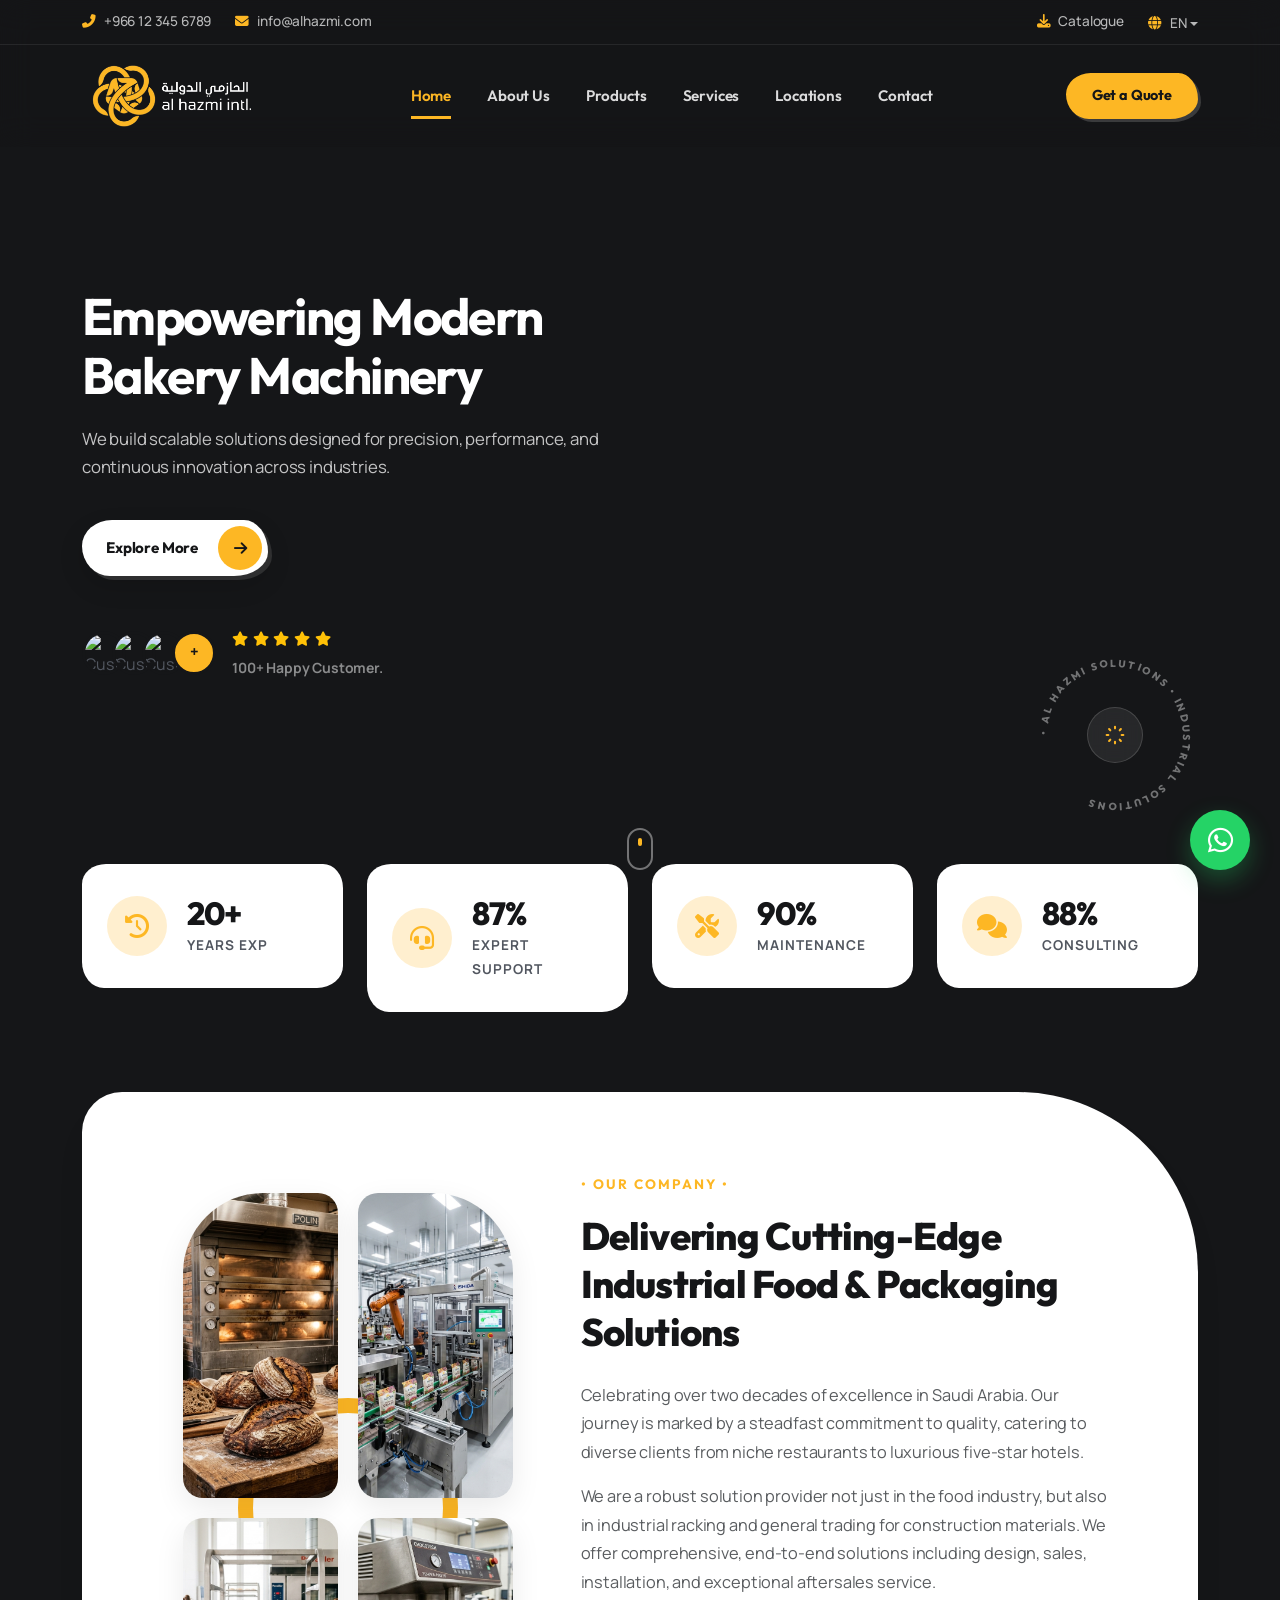
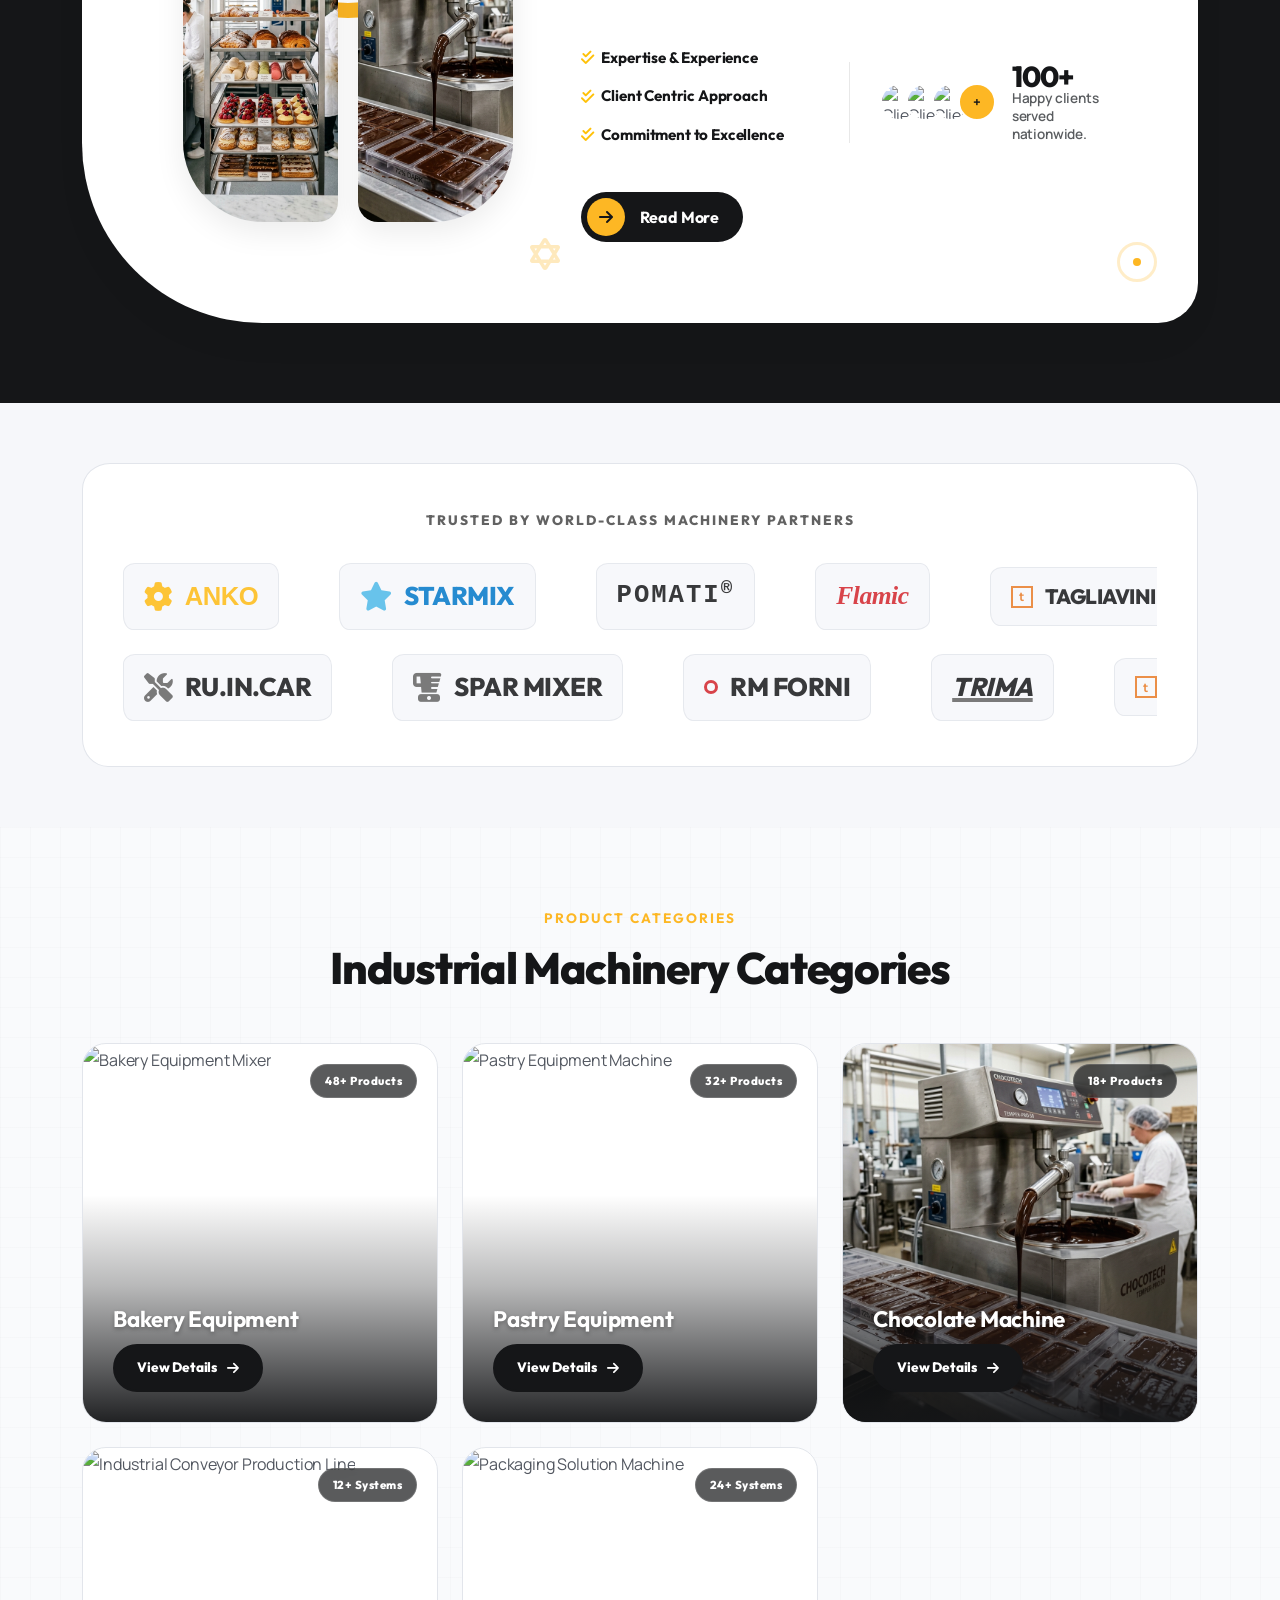
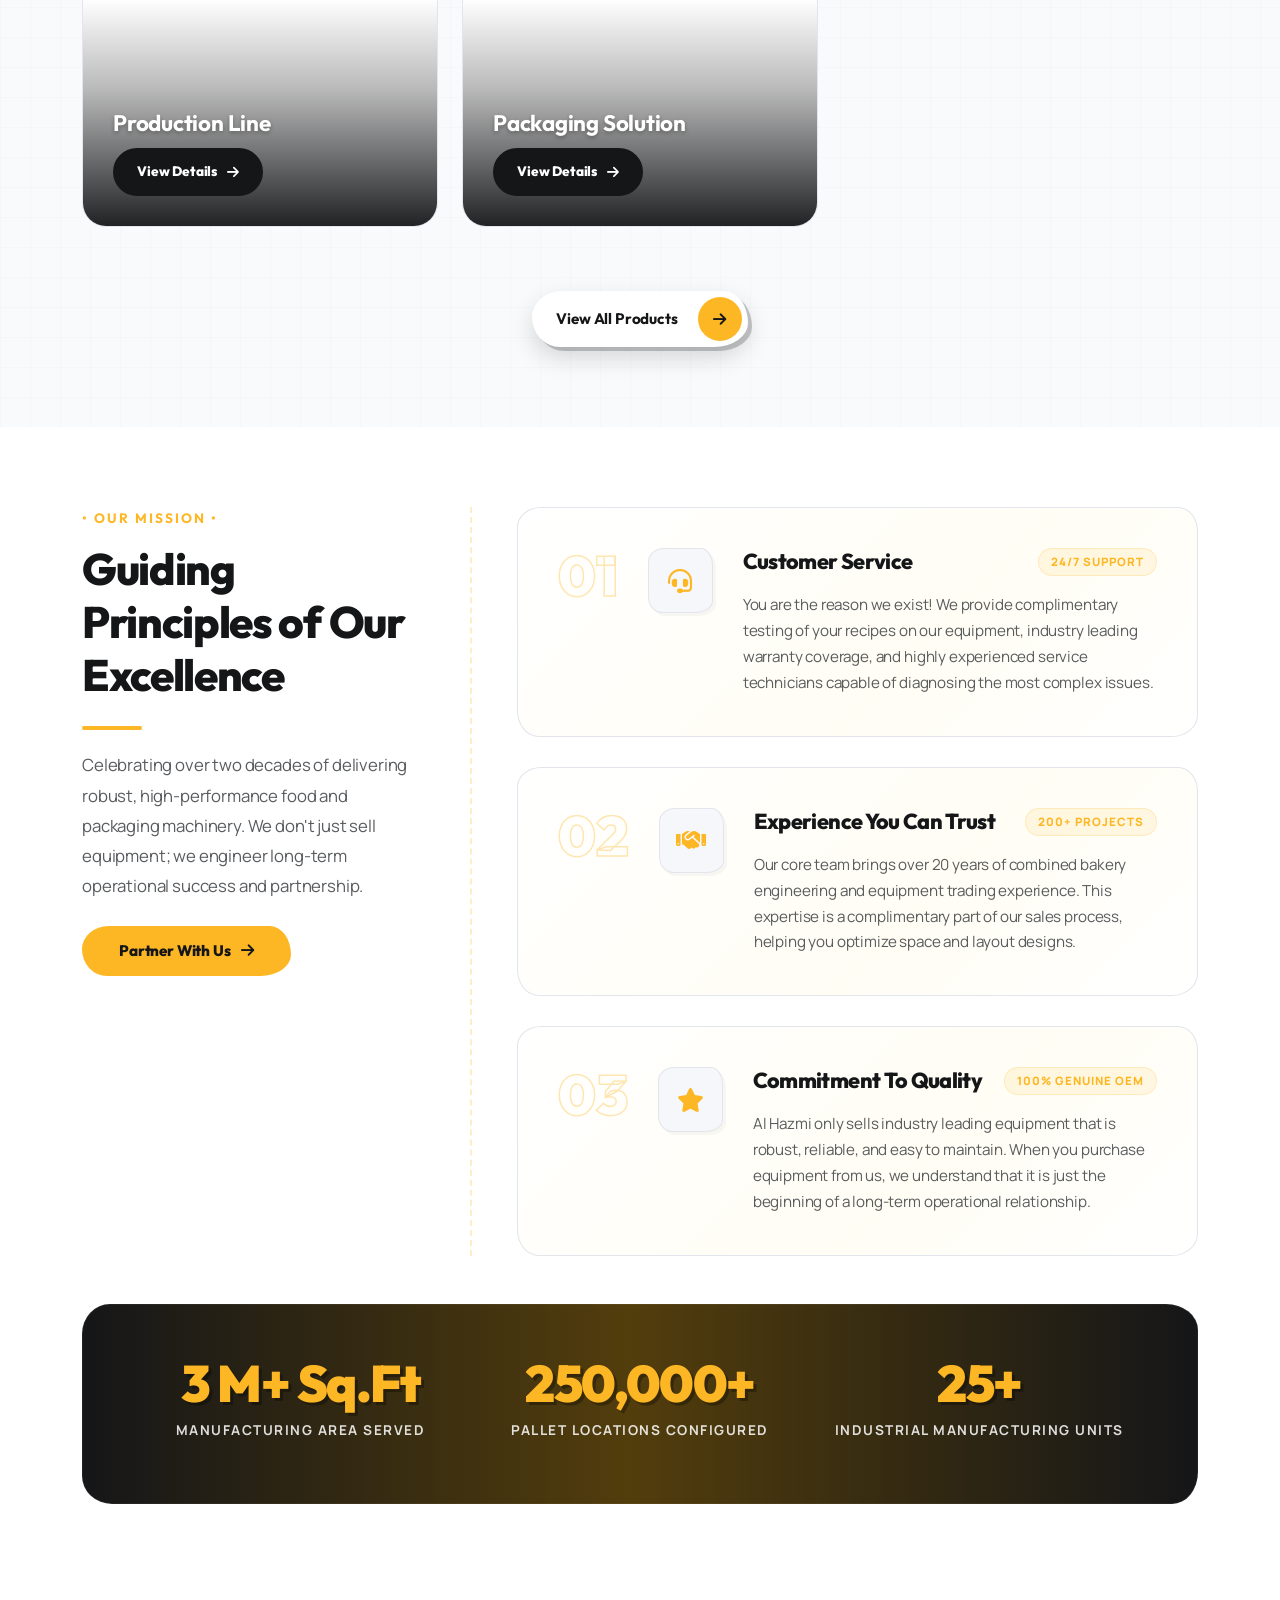
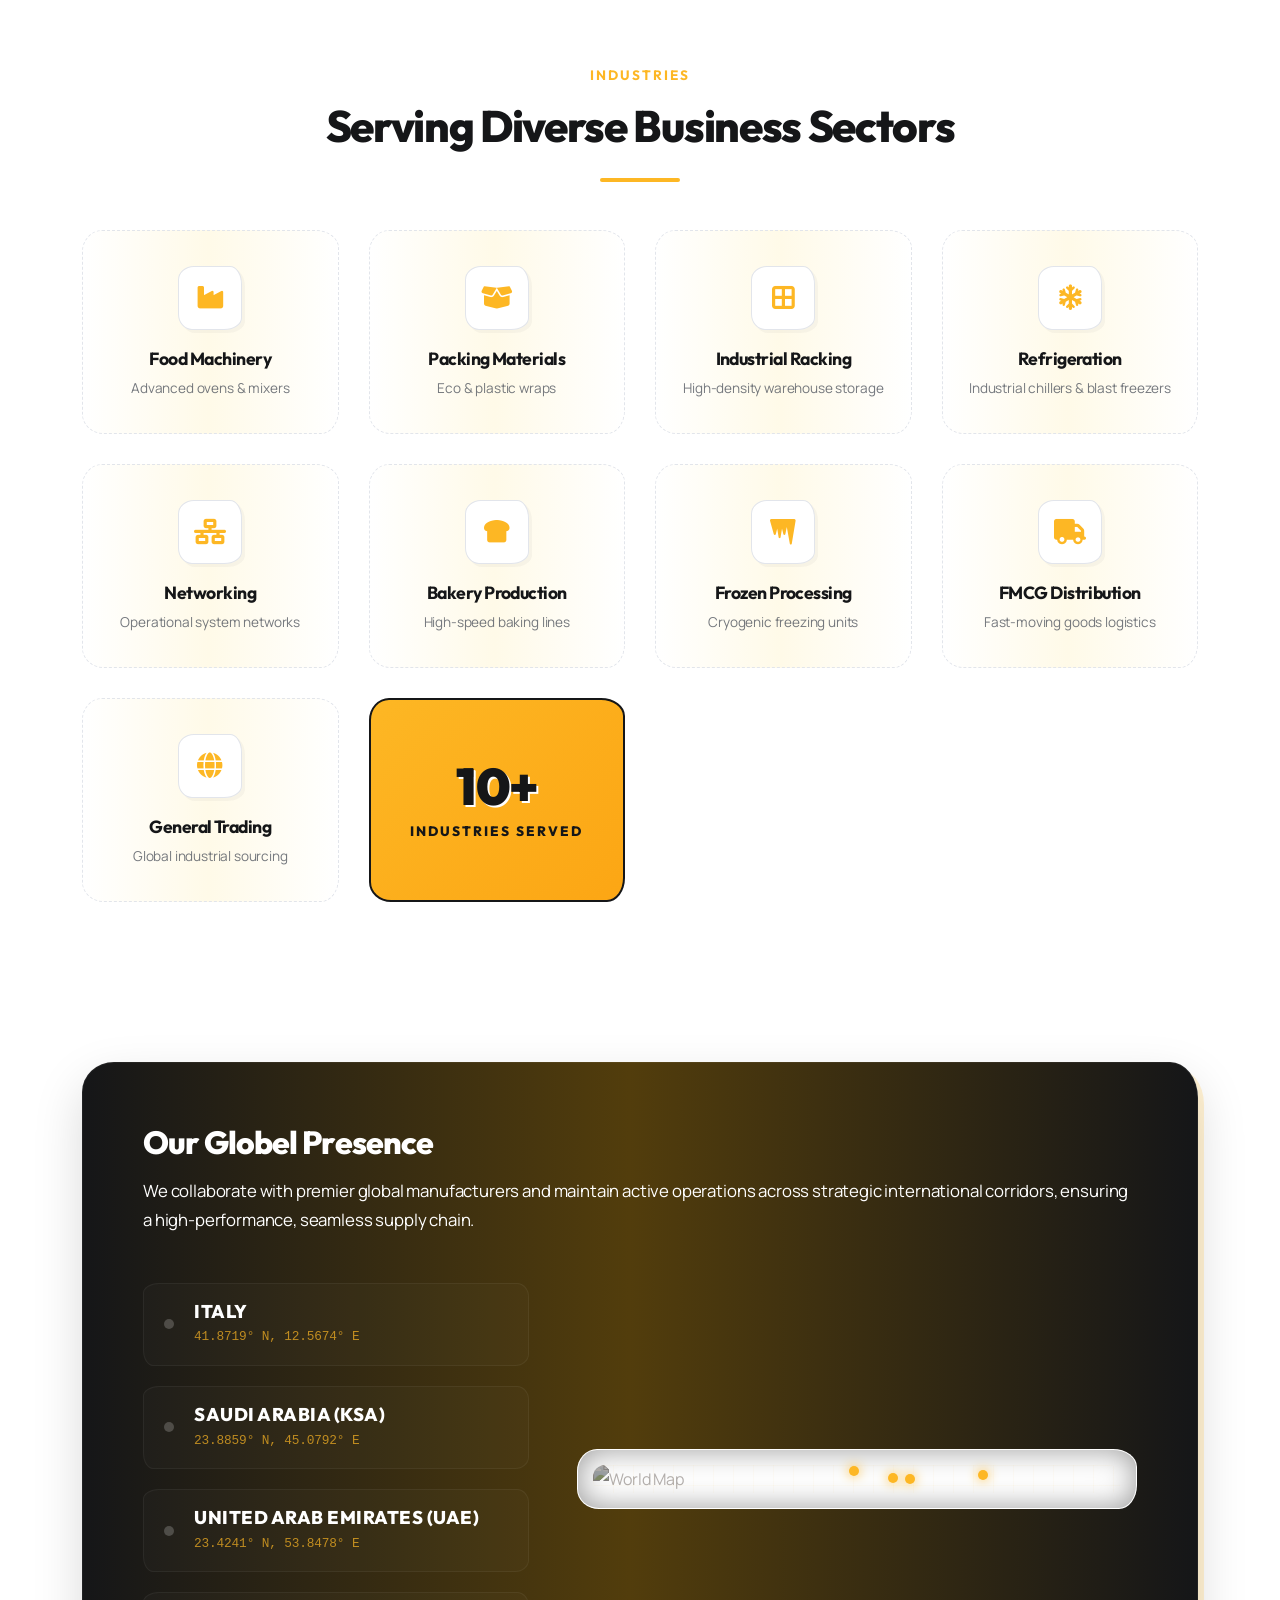
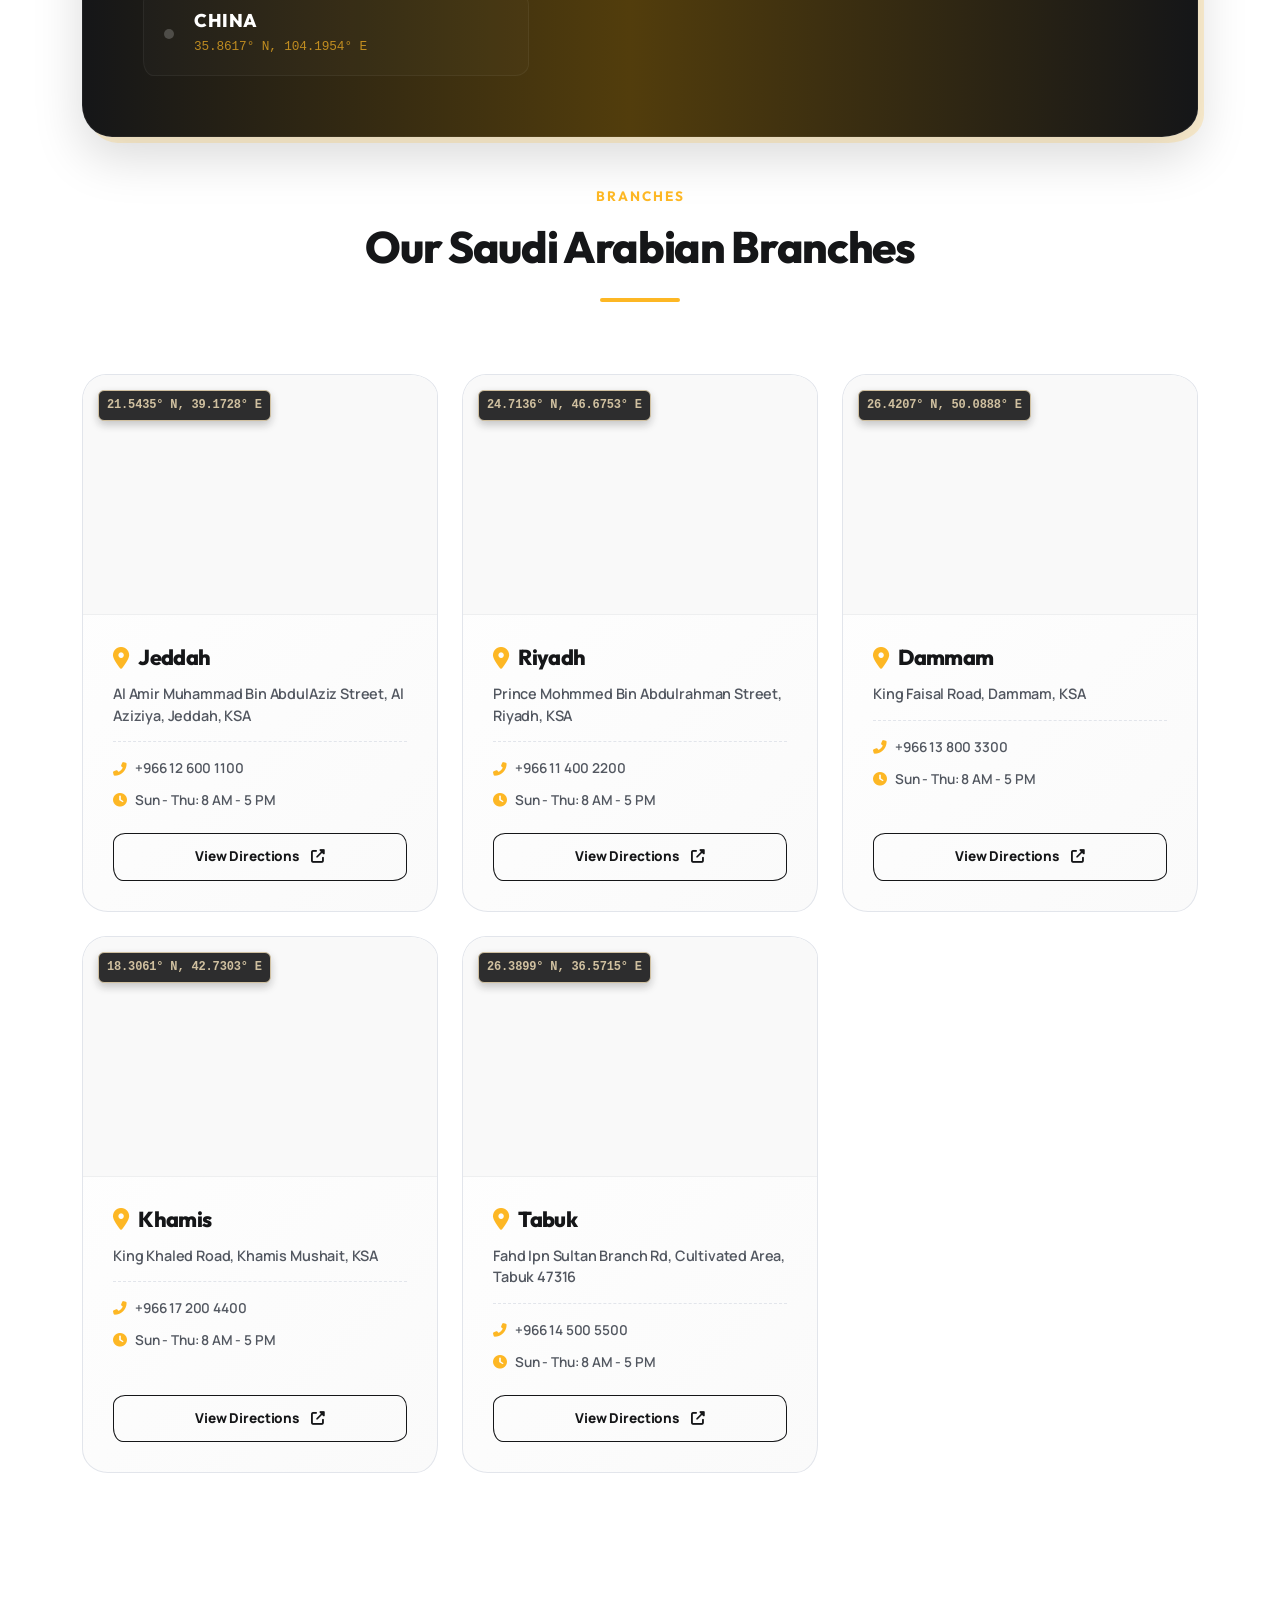
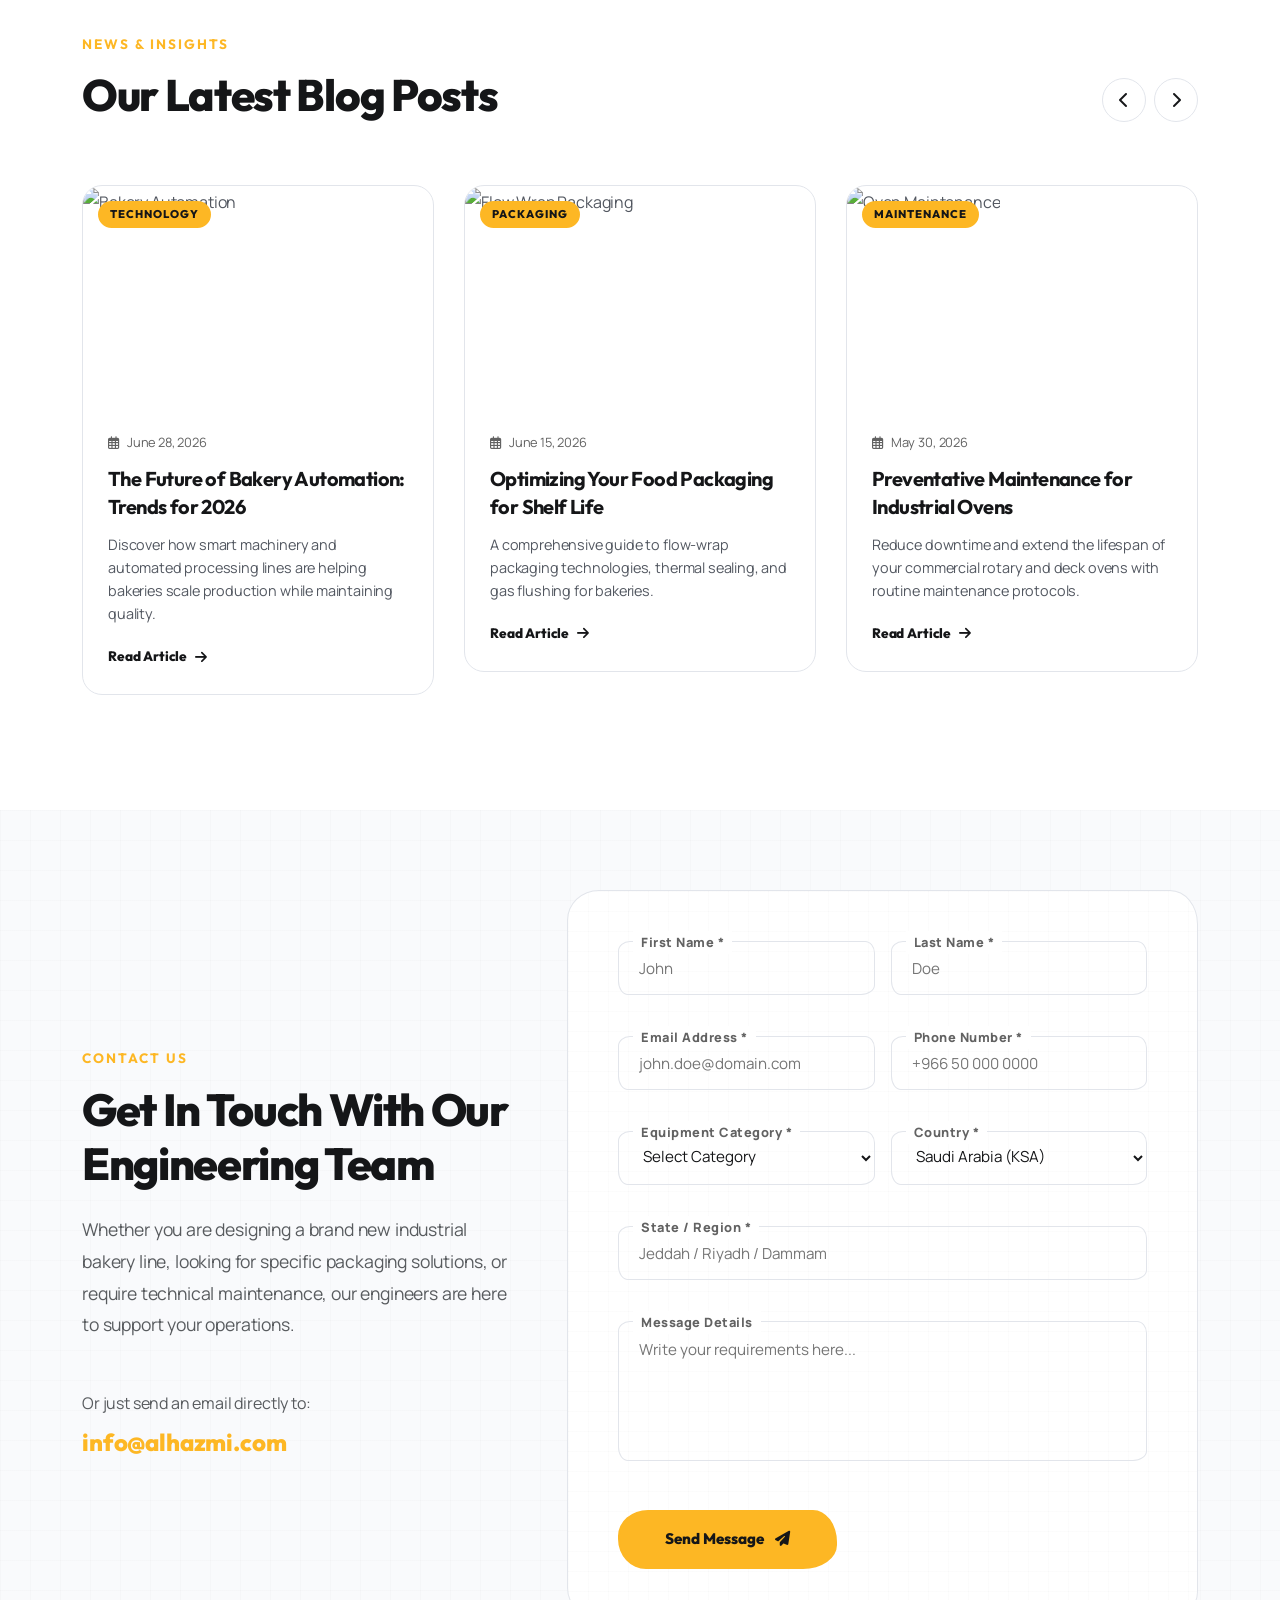
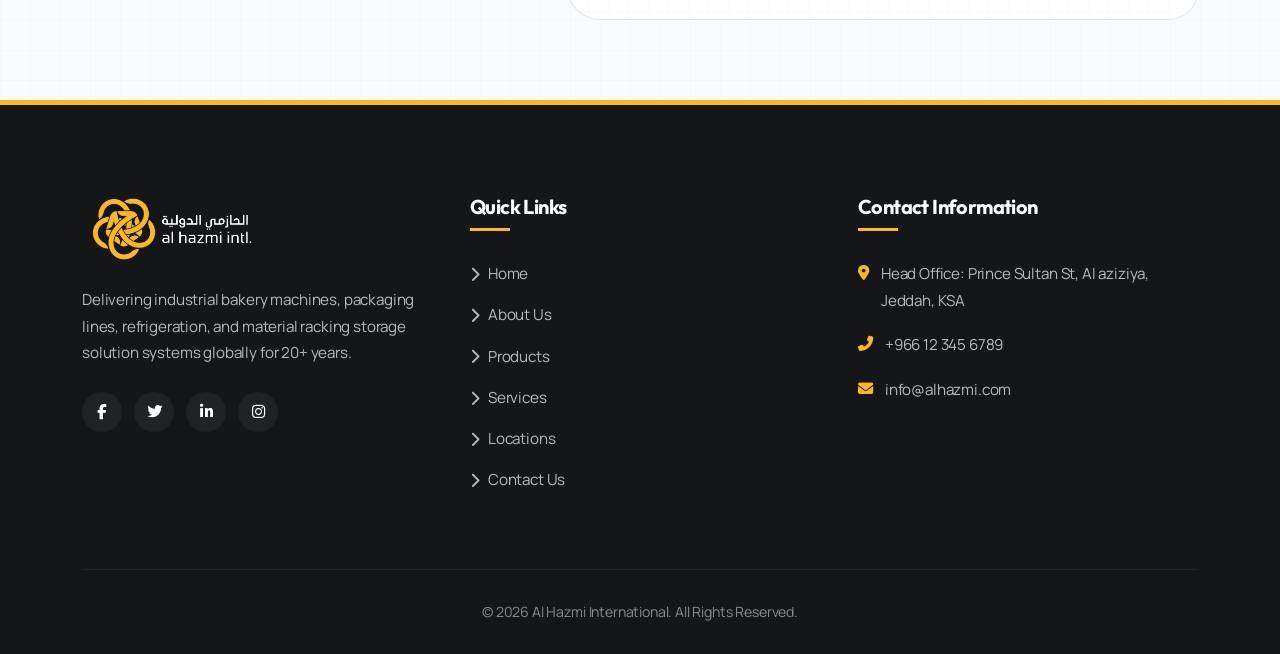
==== commit 77baa820: "updates" ====
--- a/index.html
+++ b/index.html
@@ -517,7 +517,7 @@
           <div class="product-card">
             <div class="product-img-wrap">
               <span class="category-count-badge">24+ Systems</span>
-              <img src="https://images.unsplash.com/photo-158109226825-a6a2a5aee158?auto=format&fit=crop&w=600&q=80"
+              <img src="https://images.unsplash.com/photo-1616401784845-180882ba9ba8?auto=format&fit=crop&w=600&q=80"
                 alt="Packaging Solution Machine">
               <div class="product-overlay-content text-start">
                 <h3>Packaging Solution</h3>
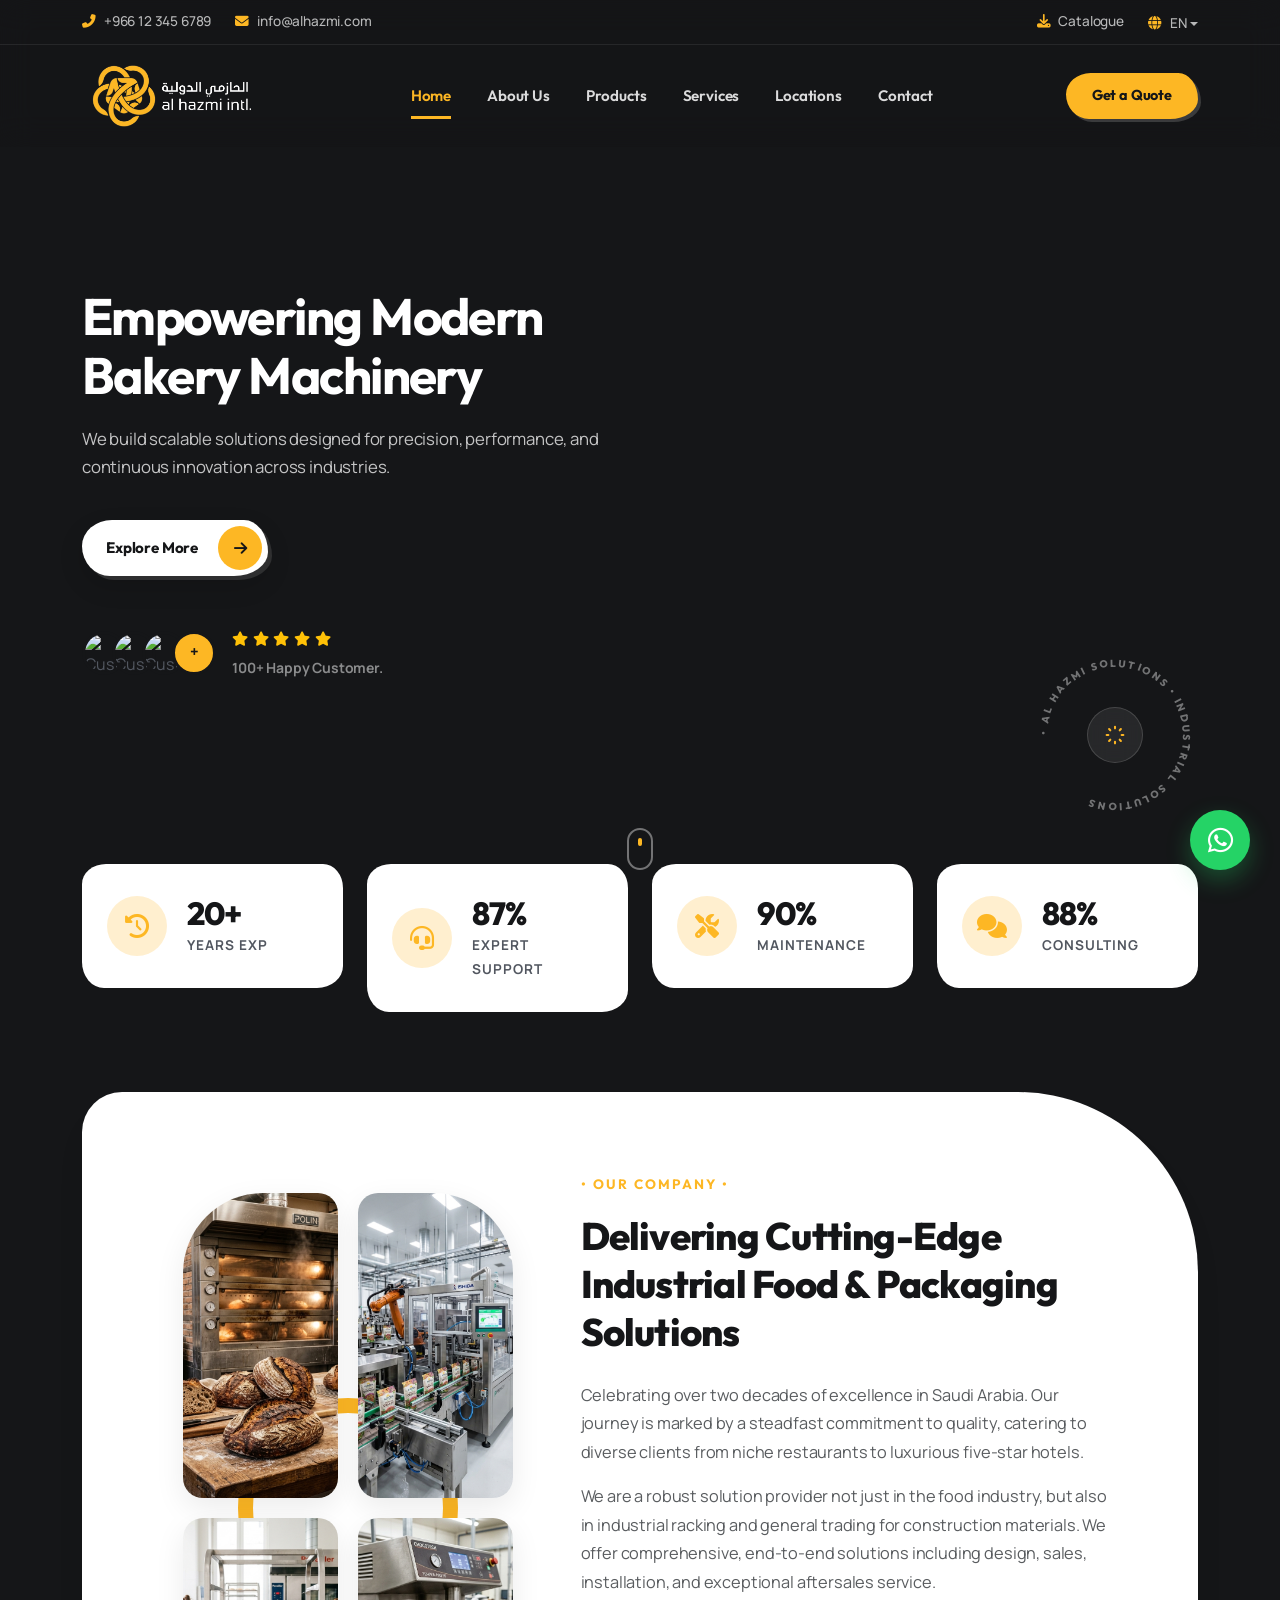
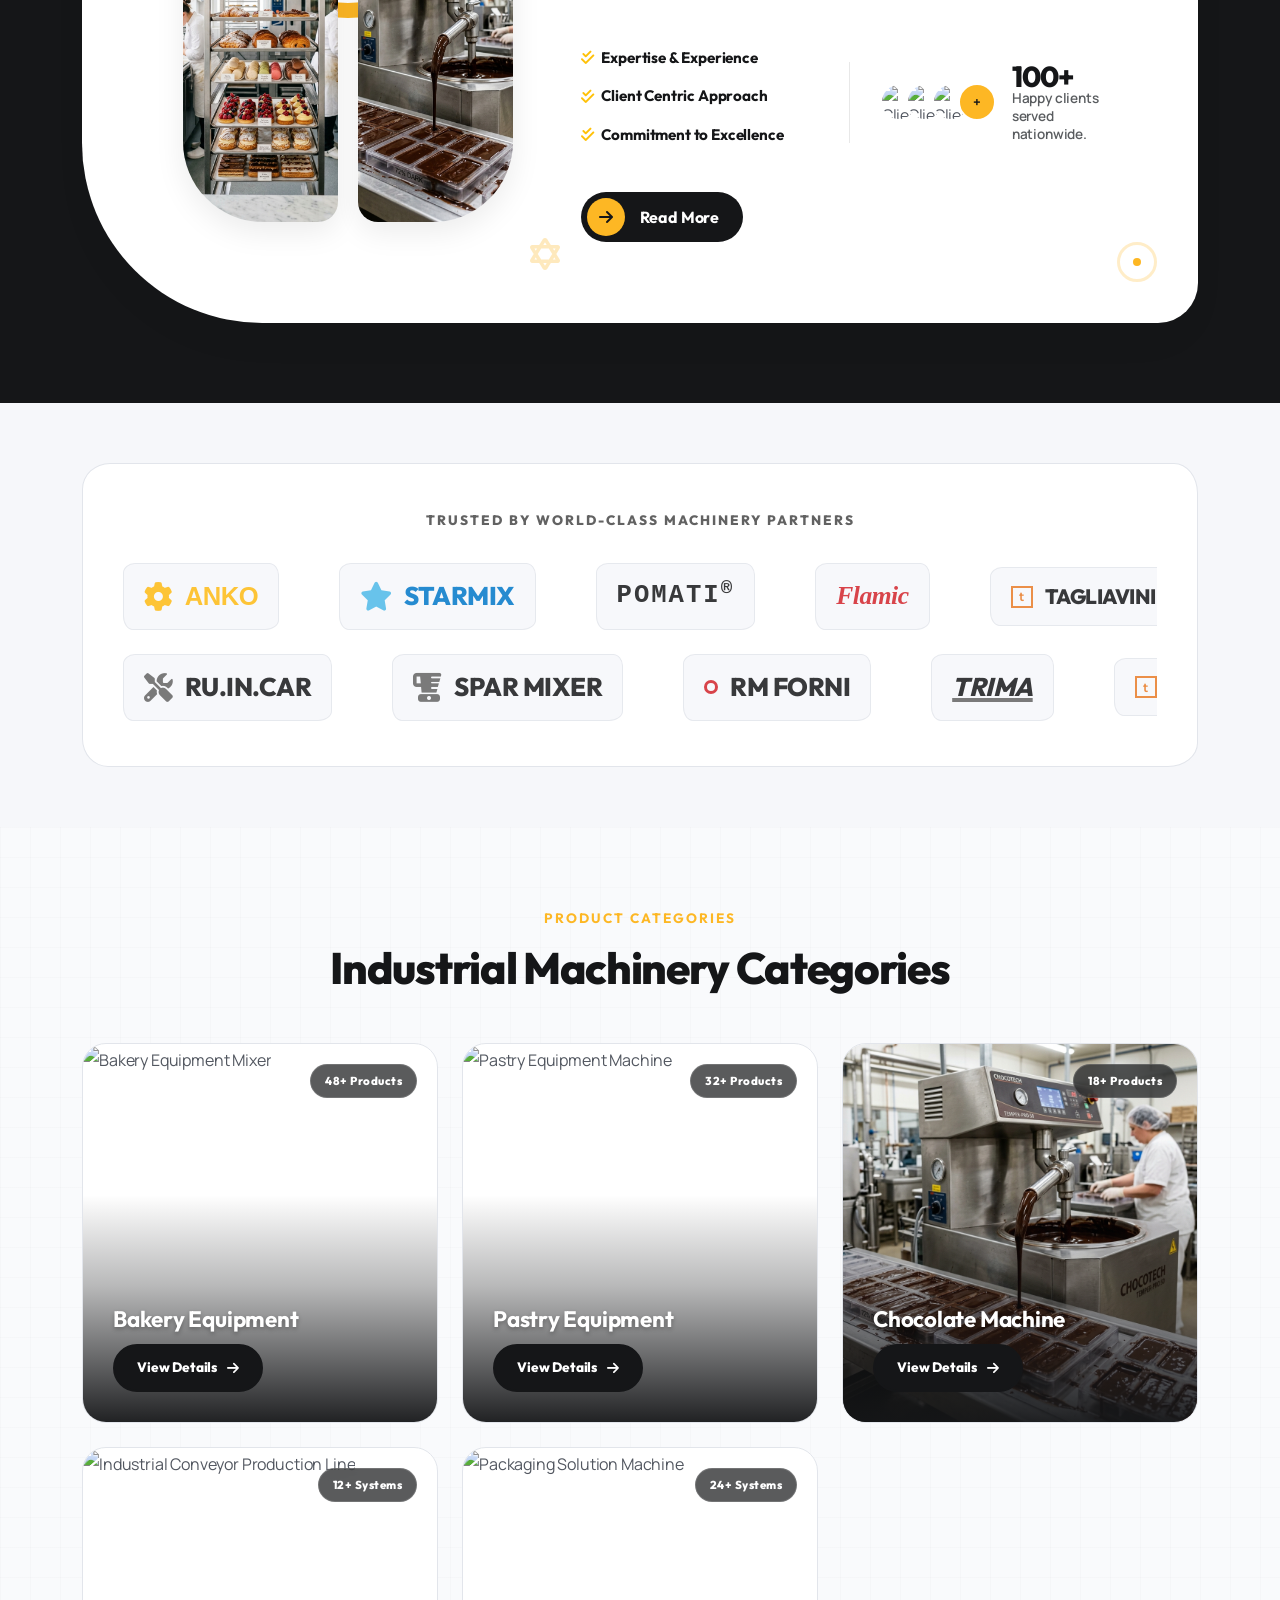
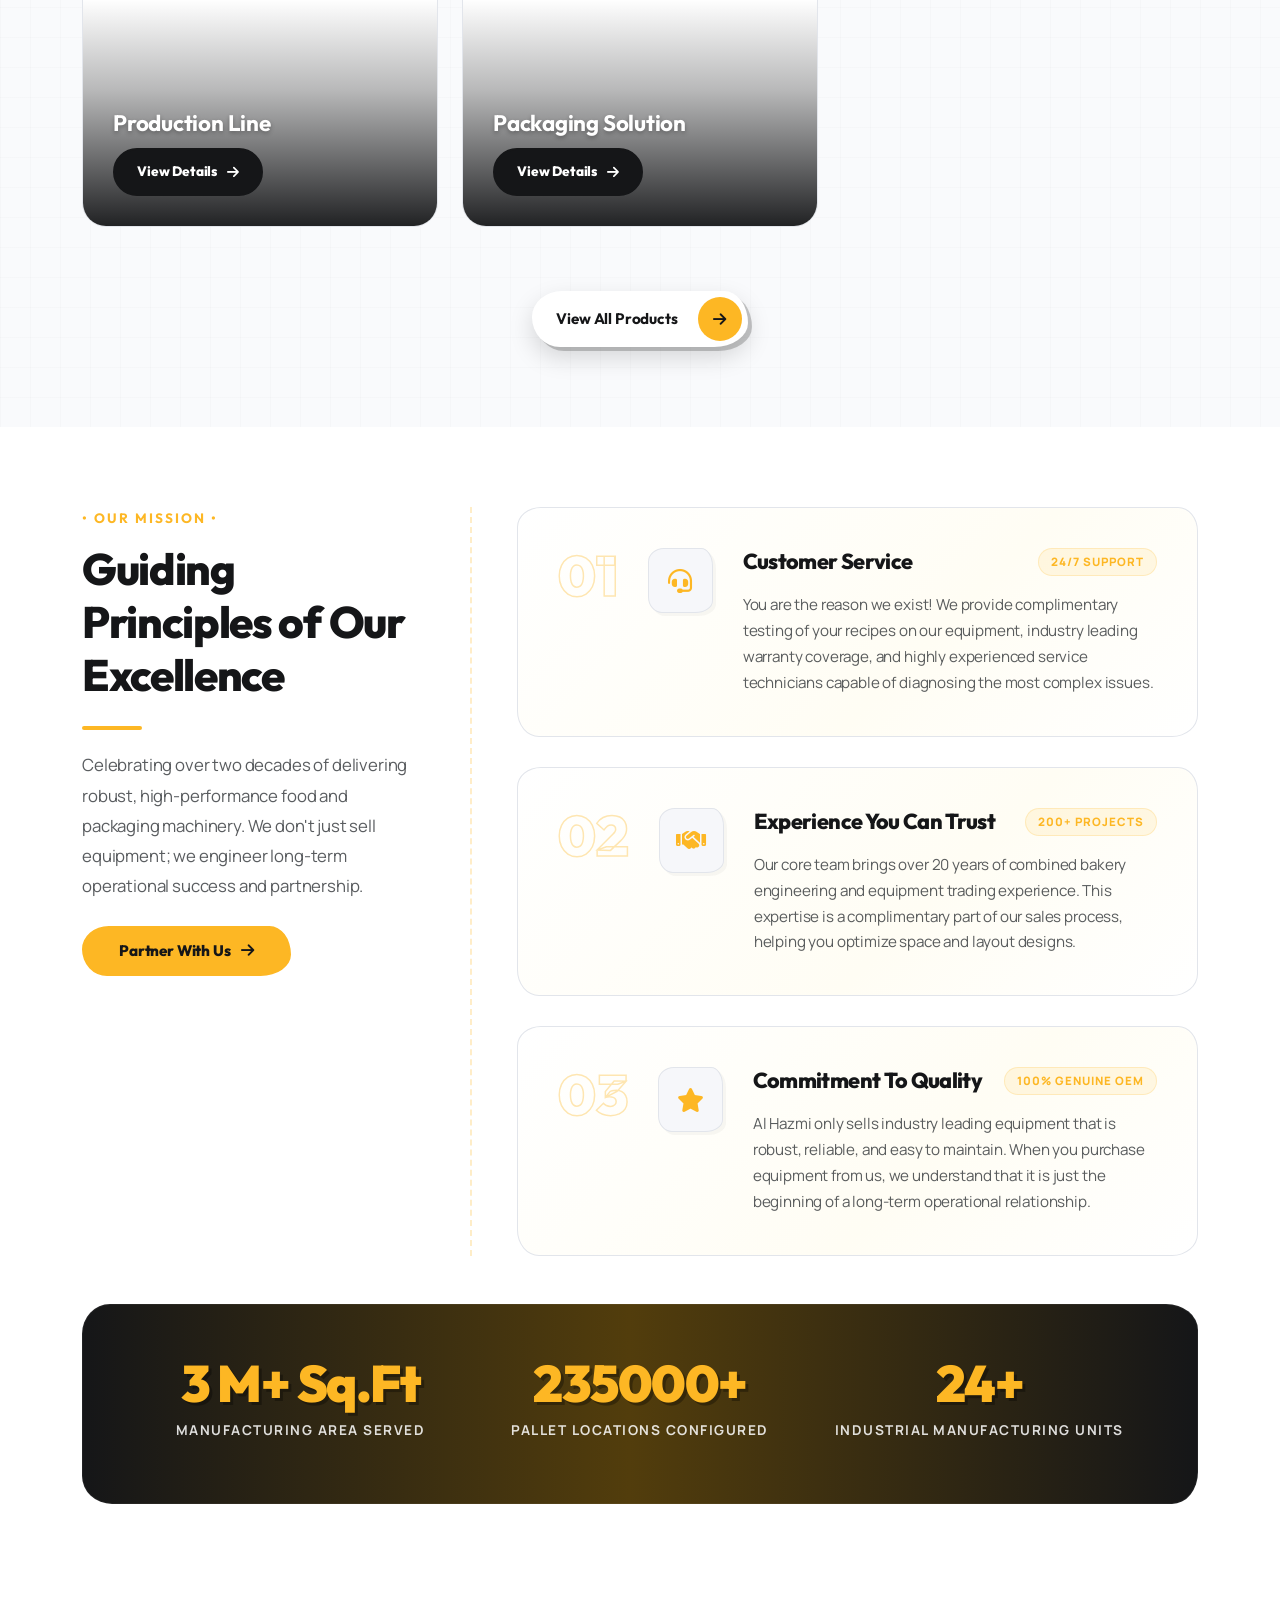
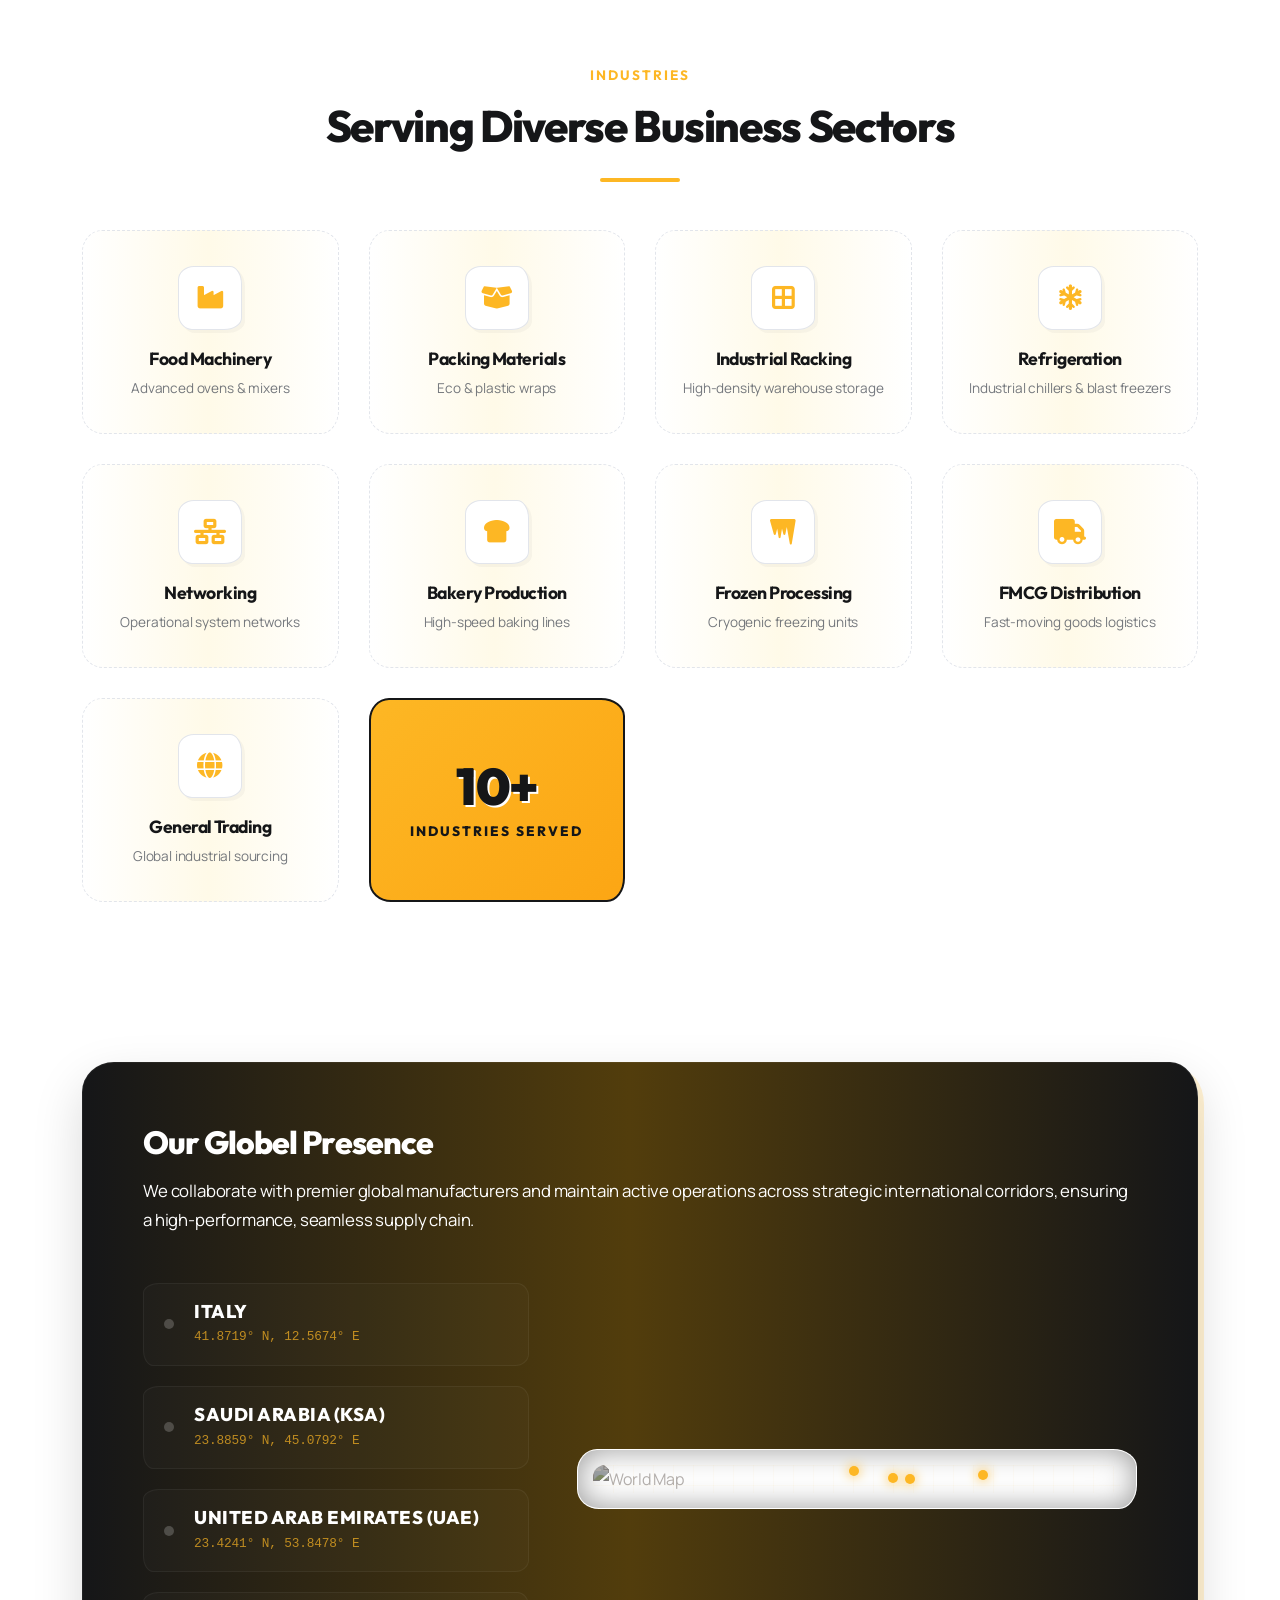
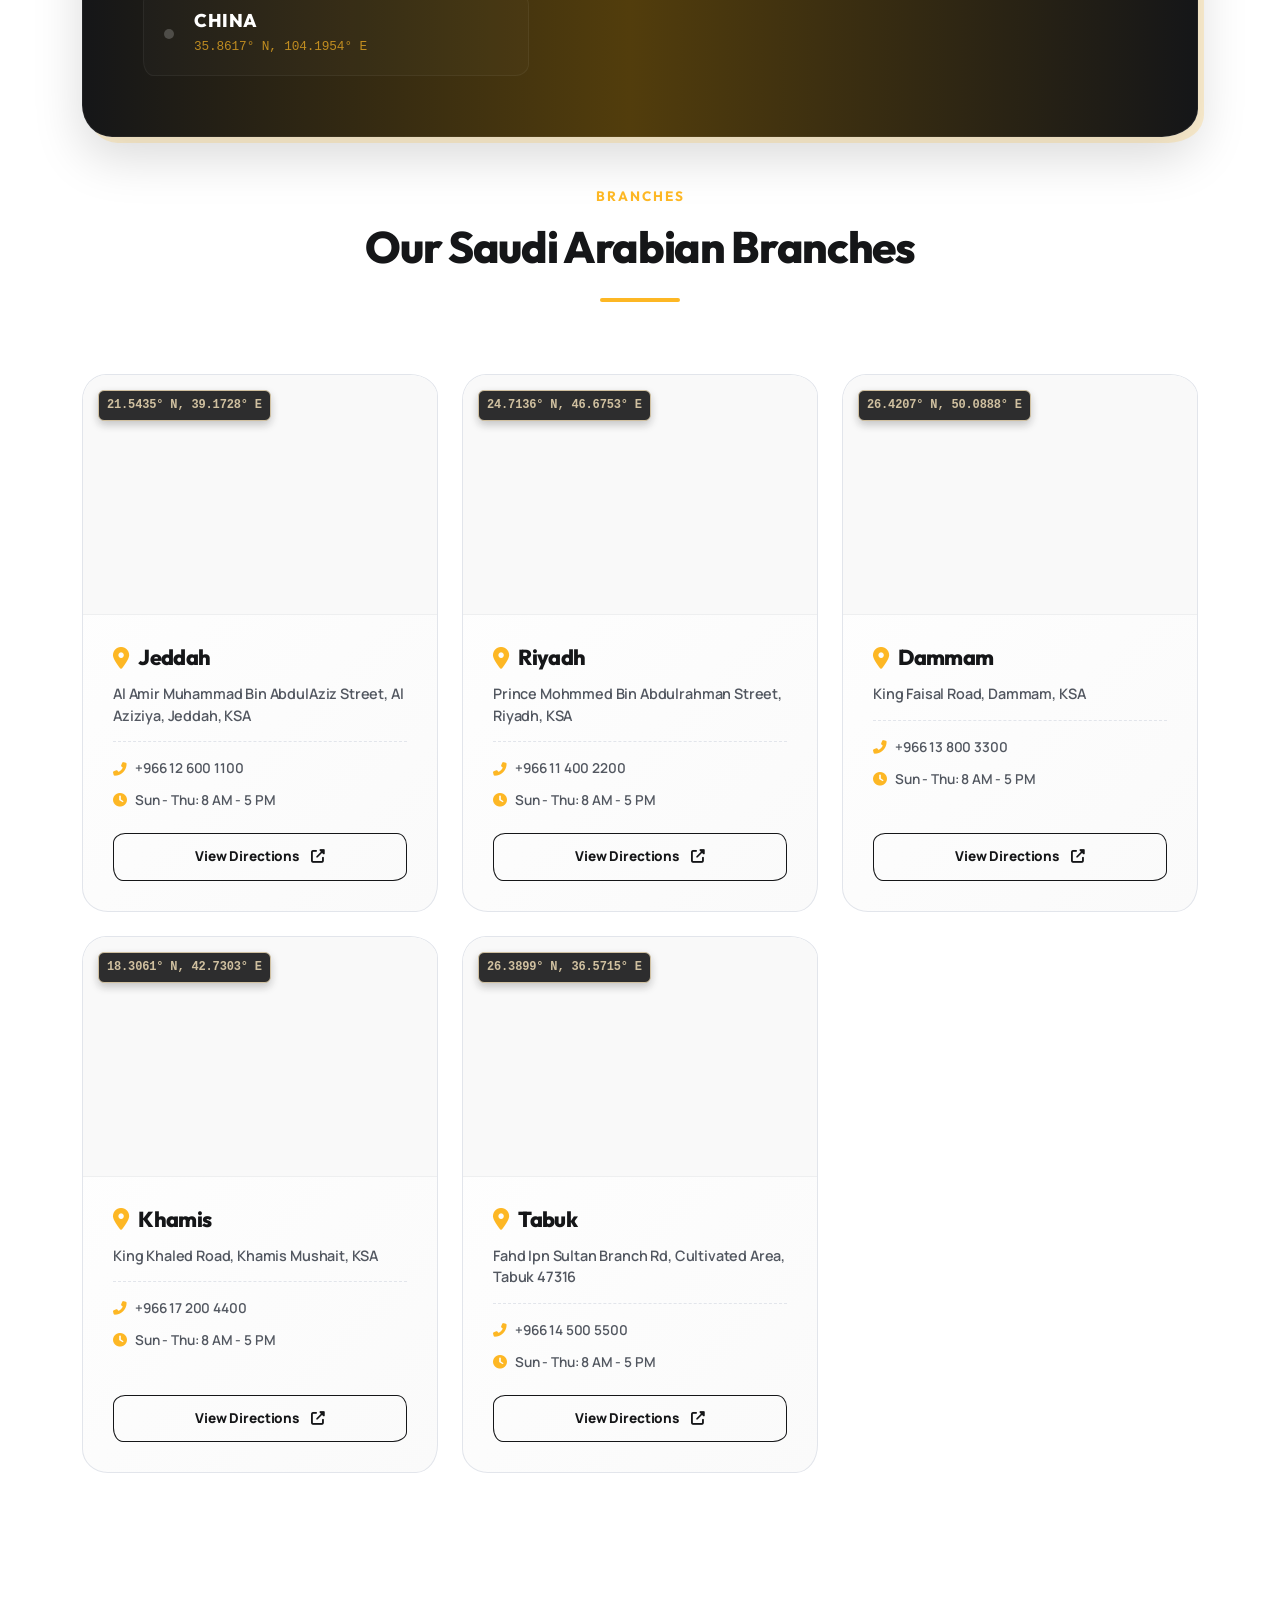
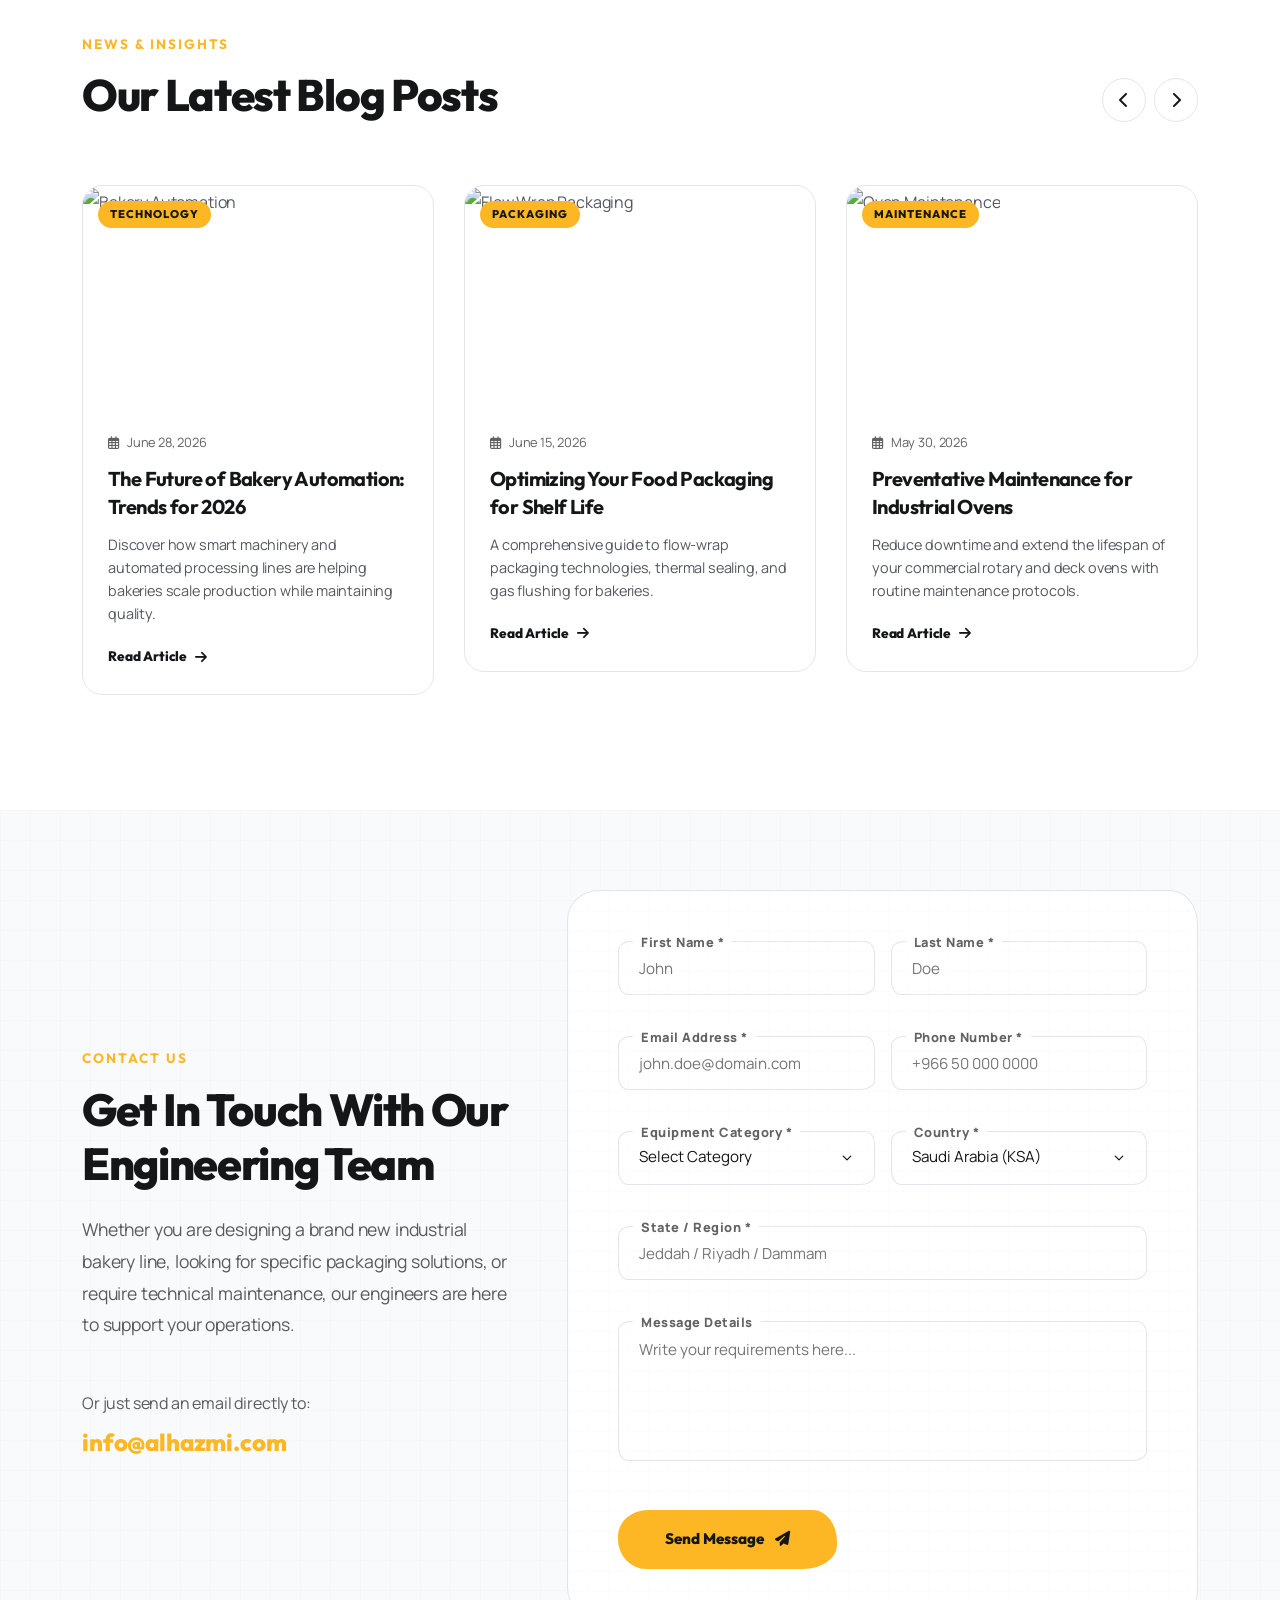
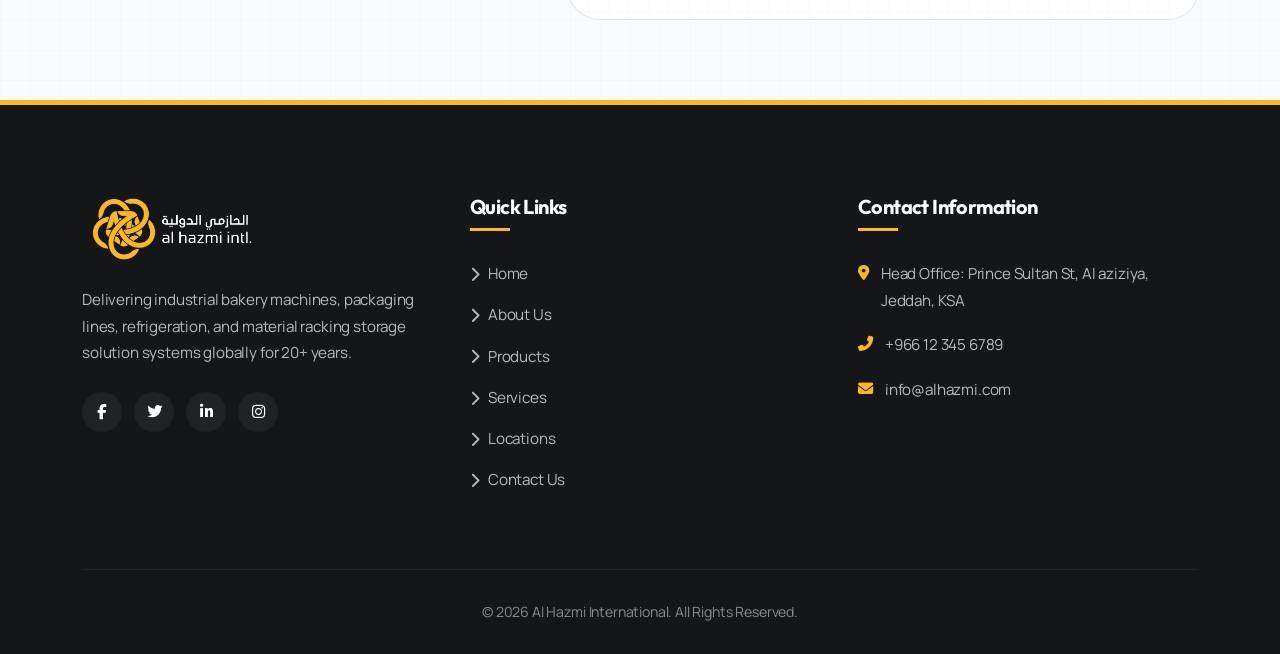
==== commit 96246ee7: "updates" ====
--- a/index.html
+++ b/index.html
@@ -80,10 +80,10 @@
               <a class="nav-link" href="about.html">About Us</a>
             </li>
             <li class="nav-item">
-              <a class="nav-link" href="#products">Products</a>
+              <a class="nav-link" href="products.html">Products</a>
             </li>
             <li class="nav-item">
-              <a class="nav-link" href="#services">Services</a>
+              <a class="nav-link" href="services.html">Services</a>
             </li>
 
             <li class="nav-item">
@@ -462,7 +462,7 @@
                 alt="Bakery Equipment Mixer">
               <div class="product-overlay-content text-start">
                 <h3>Bakery Equipment</h3>
-                <a href="contact.html" class="product-action-link">View Details <i class="fas fa-arrow-right"></i></a>
+                <a href="products.html?category=bakery" class="product-action-link">View Details <i class="fas fa-arrow-right"></i></a>
               </div>
             </div>
           </div>
@@ -477,7 +477,7 @@
                 alt="Pastry Equipment Machine">
               <div class="product-overlay-content text-start">
                 <h3>Pastry Equipment</h3>
-                <a href="contact.html" class="product-action-link">View Details <i class="fas fa-arrow-right"></i></a>
+                <a href="products.html?category=pastry" class="product-action-link">View Details <i class="fas fa-arrow-right"></i></a>
               </div>
             </div>
           </div>
@@ -491,7 +491,7 @@
               <img src="assets/images/chocolate.png" alt="Chocolate Machine">
               <div class="product-overlay-content text-start">
                 <h3>Chocolate Machine</h3>
-                <a href="contact.html" class="product-action-link">View Details <i class="fas fa-arrow-right"></i></a>
+                <a href="products.html?category=chocolate" class="product-action-link">View Details <i class="fas fa-arrow-right"></i></a>
               </div>
             </div>
           </div>
@@ -506,7 +506,7 @@
                 alt="Industrial Conveyor Production Line">
               <div class="product-overlay-content text-start">
                 <h3>Production Line</h3>
-                <a href="contact.html" class="product-action-link">View Details <i class="fas fa-arrow-right"></i></a>
+                <a href="products.html?category=production" class="product-action-link">View Details <i class="fas fa-arrow-right"></i></a>
               </div>
             </div>
           </div>
@@ -521,7 +521,7 @@
                 alt="Packaging Solution Machine">
               <div class="product-overlay-content text-start">
                 <h3>Packaging Solution</h3>
-                <a href="contact.html" class="product-action-link">View Details <i class="fas fa-arrow-right"></i></a>
+                <a href="products.html?category=packaging" class="product-action-link">View Details <i class="fas fa-arrow-right"></i></a>
               </div>
             </div>
           </div>
@@ -530,7 +530,7 @@
 
       <!-- View All Products CTA Button -->
       <div class="text-center mt-5 pt-3" data-aos="fade-up">
-        <a href="contact.html" class="btn-explore-more">
+        <a href="products.html" class="btn-explore-more">
           <span>View All Products</span>
           <span class="arrow-box"><i class="fas fa-arrow-right"></i></span>
         </a>
@@ -1459,8 +1459,8 @@
           <ul class="footer-links">
             <li><a href="#home"><i class="fas fa-chevron-right fs-10"></i> Home</a></li>
             <li><a href="about.html"><i class="fas fa-chevron-right fs-10"></i> About Us</a></li>
-            <li><a href="#products"><i class="fas fa-chevron-right fs-10"></i> Products</a></li>
-            <li><a href="#services"><i class="fas fa-chevron-right fs-10"></i> Services</a></li>
+            <li><a href="products.html"><i class="fas fa-chevron-right fs-10"></i> Products</a></li>
+            <li><a href="services.html"><i class="fas fa-chevron-right fs-10"></i> Services</a></li>
             <li><a href="locations.html"><i class="fas fa-chevron-right fs-10"></i> Locations</a></li>
             <li><a href="contact.html"><i class="fas fa-chevron-right fs-10"></i> Contact Us</a></li>
           </ul>
--- a/styles.css
+++ b/styles.css
@@ -2491,6 +2491,17 @@
   resize: none;
 }
 
+select.custom-form-control {
+  appearance: none;
+  -webkit-appearance: none;
+  -moz-appearance: none;
+  background-image: url("data:image/svg+xml;charset=utf-8,%3Csvg xmlns='http://www.w3.org/2000/svg' viewBox='0 0 16 16'%3E%3Cpath fill='none' stroke='%23151618' stroke-linecap='round' stroke-linejoin='round' stroke-width='2' d='m2 5 6 6 6-6'/%3E%3C/svg%3E");
+  background-repeat: no-repeat;
+  background-position: right 20px center;
+  background-size: 14px 10px;
+  padding-right: 40px !important;
+}
+
 .btn-submit-form {
   background-color: var(--accent-gold);
   color: var(--primary-dark);
@@ -3043,141 +3054,179 @@
   color: var(--primary-dark);
 }
 
-/* Wavy SVG Timeline Styles */
-
-.timeline-wavy-container {
-  position: relative;
-  width: 100%;
-  height: 600px;
-  margin-top: 50px;
-  margin-bottom: 50px;
-}
-
-.timeline-wavy-svg {
-  position: absolute;
-  top: 130px;
+/* --- Unified Vertical Alternating Timeline Styles --- */
+
+.timeline-vertical-wrapper {
+  position: relative;
+  max-width: 1100px;
+  margin: 60px auto 40px;
+  padding: 20px 0;
+}
+
+/* Central Axis Track Line */
+.timeline-axis-line {
+  position: absolute;
+  top: 0;
+  bottom: 0;
+  left: 50%;
+  width: 4px;
+  background-color: var(--border-color);
+  transform: translateX(-50%);
+  z-index: 1;
+}
+
+/* Dynamic Active Gold Progress Line */
+.timeline-axis-progress {
+  position: absolute;
+  top: 0;
   left: 0;
   width: 100%;
-  height: 250px;
-  z-index: 1;
-  pointer-events: none;
-}
-
-#active-progress-path {
-  transition: stroke-dashoffset 0.8s ease-in-out;
-}
-
-.timeline-wavy-nodes-wrapper {
-  position: relative;
-  width: 100%;
-  height: 100%;
+  height: 0%; /* Dynamic fill via JS */
+  background: linear-gradient(180deg, var(--accent-gold), rgba(253, 183, 36, 0.4));
+  border-radius: 4px;
+  transition: height 0.1s ease-out;
+}
+
+/* Timeline Container */
+.timeline-items-container {
+  position: relative;
   z-index: 2;
 }
 
-.timeline-wavy-node {
-  position: absolute;
-  display: flex;
-  flex-direction: column;
-  align-items: center;
-  width: 250px;
-  height: 100%;
-}
-
-.node-up {
-  top: 0;
+/* General Timeline Item */
+.timeline-item {
+  position: relative;
+  display: flex;
+  width: 50%;
+  margin-bottom: 50px;
+}
+
+.timeline-item:last-child {
+  margin-bottom: 0;
+}
+
+/* Alternating Alignments */
+.timeline-item-left {
+  left: 0;
+  justify-content: flex-end;
+  padding-right: 50px;
+}
+
+.timeline-item-right {
+  left: 50%;
   justify-content: flex-start;
-}
-
-.node-down {
-  top: 0;
-  justify-content: flex-end;
-}
-
-.timeline-wavy-dot-trigger {
-  width: 50px;
-  height: 50px;
+  padding-left: 50px;
+}
+
+/* Timeline Dot Trigger Marker */
+.timeline-item-dot {
+  position: absolute;
+  top: 25px;
+  width: 54px;
+  height: 54px;
   background: var(--white);
   border: 4px solid var(--border-color);
   border-radius: 50%;
   display: flex;
   align-items: center;
   justify-content: center;
-  cursor: pointer;
-  position: absolute;
-  top: 230px; /* Aligns with center of path */
-  z-index: 5;
-  transition: var(--transition-elastic);
-}
-
-.timeline-wavy-dot-trigger .dot-inner {
-  width: 32px;
-  height: 32px;
-  border-radius: 50%;
-  background: var(--bg-light);
-  display: flex;
-  align-items: center;
-  justify-content: center;
   color: var(--primary-slate);
-  font-size: 0.85rem;
-  transition: var(--transition-elastic);
-}
-
-.timeline-wavy-dot-trigger:hover {
-  transform: scale(1.15);
+  font-size: 1.15rem;
+  z-index: 10;
+  transition: var(--transition-elastic);
+  box-shadow: 0 4px 10px rgba(0, 0, 0, 0.05);
+}
+
+/* Dot position for left and right */
+.timeline-item-left .timeline-item-dot {
+  right: -27px;
+}
+
+.timeline-item-right .timeline-item-dot {
+  left: -27px;
+}
+
+/* Glow and Color Transitions when active (via Scroll class) */
+.timeline-item.active .timeline-item-dot {
   border-color: var(--accent-gold);
-}
-
-.timeline-wavy-dot-trigger.active {
-  border-color: var(--accent-gold);
-  box-shadow: 0 0 20px rgba(253, 183, 36, 0.4);
-}
-
-.timeline-wavy-dot-trigger.active .dot-inner {
   background: var(--accent-gold);
   color: var(--primary-dark);
-}
-
-.timeline-wavy-card {
+  box-shadow: 0 0 20px rgba(253, 183, 36, 0.5);
+  transform: scale(1.1);
+}
+
+/* Timeline Card Design (Glassmorphism inspired) */
+.timeline-item-card {
   background: var(--white);
   border: 1px solid var(--border-color);
-  border-radius: 12px;
-  padding: 20px;
+  border-radius: 16px;
+  padding: 30px;
   width: 100%;
-  box-shadow: 0 10px 25px rgba(0,0,0,0.03);
+  max-width: 480px;
+  position: relative;
+  box-shadow: 0 10px 30px rgba(0, 0, 0, 0.02);
   transition: var(--transition-smooth);
-  opacity: 0.75;
-  transform: scale(0.95);
-}
-
-.timeline-wavy-node.node-up .timeline-wavy-card {
-  margin-bottom: 110px;
-}
-
-.timeline-wavy-node.node-down .timeline-wavy-card {
-  margin-top: 310px;
-}
-
-.timeline-wavy-card.highlighted {
-  opacity: 1;
-  transform: scale(1.02);
-  border-color: var(--accent-gold);
-  box-shadow: 0 15px 35px rgba(253, 183, 36, 0.12);
-}
-
+}
+
+/* Left Pointer/Arrow */
+.timeline-item-card::after {
+  content: '';
+  position: absolute;
+  top: 38px;
+  width: 14px;
+  height: 14px;
+  background: var(--white);
+  border-bottom: 1px solid var(--border-color);
+  border-right: 1px solid var(--border-color);
+  z-index: 1;
+}
+
+.timeline-item-left .timeline-item-card::after {
+  right: -8px;
+  transform: translateY(-50%) rotate(-45deg);
+}
+
+.timeline-item-right .timeline-item-card::after {
+  left: -8px;
+  transform: translateY(-50%) rotate(135deg);
+}
+
+/* Card Hover States */
+.timeline-item-card:hover {
+  transform: translateY(-6px);
+  border-color: rgba(253, 183, 36, 0.4);
+  box-shadow: 0 20px 40px rgba(253, 183, 36, 0.08), 0 5px 15px rgba(0, 0, 0, 0.03);
+}
+
+.timeline-item.active .timeline-item-card {
+  border-color: rgba(253, 183, 36, 0.25);
+}
+
+.timeline-item-left .timeline-item-card:hover::after {
+  border-color: transparent rgba(253, 183, 36, 0.4) rgba(253, 183, 36, 0.4) transparent;
+}
+
+.timeline-item-right .timeline-item-card:hover::after {
+  border-color: rgba(253, 183, 36, 0.4) transparent transparent rgba(253, 183, 36, 0.4);
+}
+
+/* Inside Card details */
 .timeline-card-year {
   font-family: var(--font-headings);
-  font-weight: 800;
-  font-size: 1.4rem;
-  color: var(--accent-gold);
-  display: block;
-  margin-bottom: 5px;
+  font-weight: 900;
+  font-size: 1.8rem;
+  color: var(--accent-gold);
+  display: inline-block;
+  margin-bottom: 8px;
+  line-height: 1;
+  letter-spacing: -0.02em;
 }
 
 .timeline-card-title {
-  font-size: 1.05rem;
+  font-size: 1.25rem;
   font-weight: 700;
   color: var(--primary-dark);
-  margin-bottom: 10px;
+  margin-bottom: 15px;
   line-height: 1.3;
 }
 
@@ -3185,76 +3234,121 @@
   list-style: none;
   padding: 0;
   margin: 0;
-  text-align: left;
 }
 
 .timeline-card-list li {
-  font-size: 0.85rem;
-  line-height: 1.5;
+  font-size: 0.9rem;
+  line-height: 1.6;
   color: var(--text-color);
   position: relative;
-  padding-left: 14px;
-  margin-bottom: 6px;
+  padding-left: 20px;
+  margin-bottom: 8px;
+}
+
+.timeline-card-list li:last-child {
+  margin-bottom: 0;
 }
 
 .timeline-card-list li::before {
-  content: '•';
+  content: '→';
   color: var(--accent-gold);
   position: absolute;
   left: 0;
-  font-size: 1.1rem;
-  top: -2px;
-}
-
-/* Mobile Vertical Timeline Styles */
-
-.timeline-vertical-mobile {
-  position: relative;
-  padding-left: 20px;
-  border-left: 3px dashed var(--border-color);
-  margin-left: 10px;
-}
-
-.timeline-mobile-item {
-  position: relative;
-  margin-bottom: 30px;
-}
-
-.timeline-mobile-item::before {
-  content: '';
-  position: absolute;
-  left: -31px;
-  top: 5px;
-  width: 20px;
-  height: 20px;
-  background: var(--accent-gold);
-  border: 4px solid var(--white);
-  border-radius: 50%;
-  box-shadow: 0 0 10px rgba(253, 183, 36, 0.4);
-}
-
-.timeline-mobile-year {
-  font-family: var(--font-headings);
-  font-weight: 800;
-  font-size: 1.3rem;
-  color: var(--accent-gold);
-}
-
-.timeline-mobile-title {
-  font-size: 1.1rem;
-  font-weight: 700;
-  color: var(--primary-dark);
-}
-
-.timeline-mobile-content {
-  border: 1px solid var(--border-color);
-  transition: var(--transition-fast);
-}
-
-.timeline-mobile-content:hover {
-  border-color: var(--accent-gold);
-  box-shadow: 0 10px 25px rgba(253, 183, 36, 0.08) !important;
-}
+  font-weight: bold;
+  font-size: 0.95rem;
+}
+
+/* --- Responsive Timeline Breakpoints --- */
+
+@media (max-width: 991.98px) {
+  .timeline-vertical-wrapper {
+    padding-left: 0;
+    margin-top: 40px;
+  }
+
+  /* Shift Axis Line to Left Side (30px from edge) */
+  .timeline-axis-line {
+    left: 30px;
+    transform: none;
+  }
+
+  /* Shift Items to full width on right of line */
+  .timeline-item {
+    width: 100%;
+    margin-bottom: 40px;
+  }
+
+  .timeline-item-left,
+  .timeline-item-right {
+    left: 0;
+    justify-content: flex-start;
+    padding-left: 70px; /* Leave room for line (30px) + dot (48px) */
+    padding-right: 0;
+  }
+
+  /* Center the 48px dot exactly on the 30px line (center: 32px) */
+  .timeline-item-left .timeline-item-dot,
+  .timeline-item-right .timeline-item-dot {
+    left: 8px; /* 8px + 24px (half-width) = 32px */
+    right: auto;
+    width: 48px;
+    height: 48px;
+    top: 20px;
+  }
+
+  /* Card Arrow / Pointer positions for mobile */
+  .timeline-item-card::after {
+    top: 28px !important;
+    left: -8px !important;
+    right: auto !important;
+    transform: translateY(-50%) rotate(135deg) !important;
+  }
+  
+  .timeline-item-card {
+    max-width: 100%;
+  }
+}
+
+@media (max-width: 575.98px) {
+  /* Shift Axis Line closer to edge (20px from edge) */
+  .timeline-axis-line {
+    left: 20px;
+  }
+
+  .timeline-item-left,
+  .timeline-item-right {
+    padding-left: 50px; /* Leave room for line (20px) + dot (38px) */
+  }
+
+  /* Center the 38px dot exactly on the 20px line (center: 22px) */
+  .timeline-item-left .timeline-item-dot,
+  .timeline-item-right .timeline-item-dot {
+    left: 3px; /* 3px + 19px (half-width) = 22px */
+    width: 38px;
+    height: 38px;
+    font-size: 0.9rem;
+    top: 15px;
+    border-width: 3px;
+  }
+
+  .timeline-item-card {
+    padding: 20px;
+  }
+
+  .timeline-item-card::after {
+    top: 23px !important;
+  }
+
+  .timeline-card-year {
+    font-size: 1.5rem;
+  }
+
+  .timeline-card-title {
+    font-size: 1.1rem;
+    margin-bottom: 10px;
+  }
+}
+
 
 /* Responsive adjustment for sticky sidebar on about page */
 @media (max-width: 991px) {
@@ -3430,4 +3524,520 @@
   .blog-carousel-track {
     gap: 20px;
   }
+}
+
+/* ==========================================================================
+   Product Catalog Styles
+   ========================================================================== */
+
+/* Catalog filter container */
+.catalog-filter-box {
+  border: 1px solid var(--border-color);
+  background: var(--white);
+  transition: var(--transition-smooth);
+}
+
+.catalog-filter-box:hover {
+  box-shadow: 0 15px 35px rgba(0,0,0,0.05) !important;
+}
+
+/* Search bar design */
+.search-input-group {
+  position: relative;
+  width: 100%;
+}
+
+.search-icon {
+  position: absolute;
+  left: 18px;
+  top: 50%;
+  transform: translateY(-50%);
+  color: var(--primary-slate);
+  font-size: 1.1rem;
+}
+
+.filter-search-input {
+  width: 100%;
+  padding: 14px 20px 14px 48px !important;
+  border-radius: 50px !important;
+  border: 1.5px solid var(--border-color) !important;
+  font-family: var(--font-body);
+  font-size: 0.95rem;
+  color: var(--primary-dark);
+  background-color: var(--bg-light-alt) !important;
+  transition: var(--transition-fast) !important;
+}
+
+.filter-search-input:focus {
+  border-color: var(--accent-gold) !important;
+  background-color: var(--white) !important;
+  box-shadow: 0 0 15px rgba(253, 183, 36, 0.15) !important;
+}
+
+/* Brand badges filter list */
+.filter-label {
+  font-family: var(--font-headings);
+  font-weight: 700;
+  font-size: 0.9rem;
+  color: var(--primary-dark);
+}
+
+.btn-brand-badge {
+  font-family: var(--font-headings);
+  font-weight: 700;
+  font-size: 0.8rem !important;
+  border: 1px solid var(--border-color) !important;
+  background-color: var(--bg-light) !important;
+  color: var(--primary-slate) !important;
+  padding: 6px 14px !important;
+  border-radius: 50px !important;
+  text-transform: uppercase;
+  letter-spacing: 0.5px;
+  transition: var(--transition-fast) !important;
+  cursor: pointer;
+}
+
+.btn-brand-badge:hover {
+  border-color: var(--accent-gold) !important;
+  color: var(--accent-gold) !important;
+  background-color: rgba(253, 183, 36, 0.05) !important;
+}
+
+.btn-brand-badge.active {
+  border-color: var(--accent-gold) !important;
+  background-color: var(--accent-gold) !important;
+  color: var(--primary-dark) !important;
+  box-shadow: 0 4px 12px rgba(253, 183, 36, 0.25) !important;
+}
+
+/* Category Sidebar Navigation */
+.category-sidebar {
+  border: 1px solid var(--border-color);
+  background: rgba(255, 255, 255, 0.95);
+  backdrop-filter: blur(10px);
+  transition: var(--transition-smooth);
+}
+
+.category-sidebar:hover {
+  box-shadow: 0 15px 35px rgba(253, 183, 36, 0.04) !important;
+}
+
+.sidebar-title {
+  font-size: 1.3rem;
+  font-weight: 800;
+  position: relative;
+  padding-bottom: 12px;
+  border-bottom: 2px solid var(--bg-light);
+}
+
+.sidebar-title::after {
+  content: '';
+  position: absolute;
+  bottom: -2px;
+  left: 0;
+  width: 50px;
+  height: 2px;
+  background-color: var(--accent-gold);
+}
+
+.category-nav-list .nav-link {
+  font-family: var(--font-headings);
+  font-weight: 700;
+  font-size: 0.95rem;
+  color: var(--primary-slate);
+  padding: 12px 18px;
+  border-radius: 10px;
+  text-align: left;
+  margin-bottom: 6px;
+  transition: all var(--transition-fast) cubic-bezier(0.4, 0, 0.2, 1);
+  background: transparent;
+  border-left: 3px solid transparent;
+}
+
+.category-nav-list .nav-link:last-child {
+  margin-bottom: 0;
+}
+
+.category-nav-list .nav-link:hover {
+  background-color: var(--bg-light-alt);
+  color: var(--accent-gold);
+  border-left-color: rgba(253, 183, 36, 0.4);
+  padding-left: 22px;
+}
+
+.category-nav-list .nav-link.active {
+  background-color: var(--primary-dark) !important;
+  color: var(--accent-gold) !important;
+  border-left: 3px solid var(--accent-gold) !important;
+  box-shadow: 0 8px 20px rgba(21, 22, 24, 0.15) !important;
+}
+
+.category-nav-list .nav-link .menu-chevron {
+  transition: transform var(--transition-fast) ease;
+  color: rgba(21, 22, 24, 0.3);
+}
+
+.category-nav-list .nav-link.active .menu-chevron {
+  transform: rotate(180deg);
+  color: var(--accent-gold);
+}
+
+.category-nav-list .nav-link:hover .menu-chevron {
+  color: var(--accent-gold);
+}
+
+/* Catalog Card Design */
+.catalog-card {
+  background: var(--white);
+  border: 1px solid var(--border-color);
+  border-radius: 20px;
+  overflow: hidden;
+  height: 100%;
+  display: flex;
+  flex-direction: column;
+  transition: var(--transition-elastic);
+}
+
+.catalog-card:hover {
+  transform: translateY(-8px);
+  border-color: var(--accent-gold);
+  box-shadow: 0 15px 35px rgba(253, 183, 36, 0.08), 0 5px 15px rgba(0, 0, 0, 0.02);
+}
+
+.catalog-card-img-wrap {
+  position: relative;
+  height: 200px;
+  overflow: hidden;
+  background-color: var(--bg-light);
+}
+
+.catalog-card-img-wrap img {
+  width: 100%;
+  height: 100%;
+  object-fit: cover;
+  transition: var(--transition-smooth);
+}
+
+.catalog-card:hover .catalog-card-img-wrap img {
+  transform: scale(1.06);
+}
+
+.catalog-card-badge {
+  position: absolute;
+  top: 15px;
+  left: 15px;
+  background-color: rgba(21, 22, 24, 0.85);
+  color: var(--accent-gold);
+  backdrop-filter: blur(4px);
+  font-family: var(--font-headings);
+  font-weight: 800;
+  font-size: 0.7rem;
+  padding: 4px 12px;
+  border-radius: 50px;
+  text-transform: uppercase;
+  letter-spacing: 0.8px;
+  z-index: 5;
+}
+
+.catalog-card-body {
+  padding: 25px;
+  display: flex;
+  flex-direction: column;
+  flex-grow: 1;
+}
+
+.catalog-card-brand {
+  font-family: var(--font-headings);
+  font-weight: 800;
+  font-size: 0.8rem;
+  color: var(--accent-gold);
+  text-transform: uppercase;
+  letter-spacing: 1px;
+}
+
+.catalog-card-title {
+  font-size: 1.2rem;
+  font-weight: 700;
+  color: var(--primary-dark);
+  line-height: 1.4;
+  margin-top: 5px;
+  margin-bottom: 12px;
+}
+
+.catalog-card-desc {
+  font-size: 0.88rem;
+  line-height: 1.6;
+  color: var(--text-color);
+  margin-bottom: 0;
+  flex-grow: 1;
+}
+
+/* Catalog Buttons */
+.btn-outline-catalog {
+  font-family: var(--font-headings);
+  font-weight: 800;
+  font-size: 0.8rem !important;
+  color: var(--primary-dark) !important;
+  border: 1.5px solid var(--border-color) !important;
+  background-color: transparent !important;
+  border-radius: 8px !important;
+  padding: 10px 15px !important;
+  text-transform: uppercase;
+  letter-spacing: 0.5px;
+  transition: var(--transition-fast) !important;
+}
+
+.btn-outline-catalog:hover {
+  border-color: var(--primary-dark) !important;
+  background-color: var(--bg-light) !important;
+}
+
+.btn-gold-catalog {
+  font-family: var(--font-headings);
+  font-weight: 800;
+  font-size: 0.8rem !important;
+  color: var(--primary-dark) !important;
+  background-color: var(--accent-gold) !important;
+  border: 1.5px solid var(--accent-gold) !important;
+  border-radius: 8px !important;
+  padding: 10px 15px !important;
+  text-transform: uppercase;
+  letter-spacing: 0.5px;
+  box-shadow: 0 4px 12px rgba(253, 183, 36, 0.15) !important;
+  transition: var(--transition-fast) !important;
+}
+
+.btn-gold-catalog:hover {
+  background-color: var(--primary-dark) !important;
+  border-color: var(--primary-dark) !important;
+  color: var(--accent-gold) !important;
+  box-shadow: 0 4px 15px rgba(21, 22, 24, 0.2) !important;
+}
+
+/* Sidebar responsive behaviour */
+@media (max-width: 991.98px) {
+  .category-sidebar {
+    position: static !important;
+    margin-bottom: 20px;
+  }
+  
+  .category-nav-list {
+    flex-direction: row !important;
+    overflow-x: auto;
+    white-space: nowrap;
+    padding-bottom: 5px;
+    gap: 8px;
+  }
+  
+  .category-nav-list::-webkit-scrollbar {
+    height: 4px;
+  }
+  
+  .category-nav-list::-webkit-scrollbar-thumb {
+    background: var(--border-color);
+    border-radius: 4px;
+  }
+  
+  .category-nav-list .nav-link {
+    margin-bottom: 0;
+    display: inline-block;
+  }
+}
+
+/* ==========================================================================
+   Services & Industries Detailed Catalog Styles
+   ========================================================================== */
+
+.service-details-card {
+  background: var(--white);
+  border: 1px solid var(--border-color);
+  border-radius: 24px;
+  overflow: hidden;
+  height: 100%;
+  display: flex;
+  flex-direction: column;
+  transition: var(--transition-elastic);
+}
+
+.service-details-card:hover {
+  transform: translateY(-10px);
+  border-color: var(--accent-gold);
+  box-shadow: 0 20px 40px rgba(253, 183, 36, 0.08), 0 8px 25px rgba(0, 0, 0, 0.02);
+}
+
+.service-details-img {
+  position: relative;
+  height: 220px;
+  overflow: hidden;
+  background-color: var(--bg-light);
+}
+
+.service-details-img img {
+  width: 100%;
+  height: 100%;
+  object-fit: cover;
+  transition: var(--transition-smooth);
+}
+
+.service-details-card:hover .service-details-img img {
+  transform: scale(1.08) rotate(0.5deg);
+}
+
+.service-details-icon {
+  position: absolute;
+  bottom: -25px;
+  right: 30px;
+  width: 60px;
+  height: 60px;
+  background-color: var(--accent-gold);
+  color: var(--primary-dark);
+  border: 4px solid var(--white);
+  border-radius: 50%;
+  display: flex;
+  align-items: center;
+  justify-content: center;
+  font-size: 1.3rem;
+  z-index: 10;
+  box-shadow: 0 4px 10px rgba(0, 0, 0, 0.1);
+  transition: var(--transition-smooth);
+}
+
+.service-details-card:hover .service-details-icon {
+  transform: rotate(360deg);
+  background-color: var(--primary-dark);
+  color: var(--accent-gold);
+  box-shadow: 0 4px 15px rgba(253, 183, 36, 0.3);
+}
+
+.service-details-body {
+  padding: 30px;
+  display: flex;
+  flex-direction: column;
+  flex-grow: 1;
+}
+
+.service-details-body h4 {
+  font-size: 1.35rem;
+  font-weight: 800;
+  color: var(--primary-dark);
+  margin-bottom: 12px;
+  letter-spacing: -0.02em;
+}
+
+.service-details-list {
+  list-style: none;
+  padding: 0;
+  margin: 0;
+  flex-grow: 1;
+}
+
+.service-details-list li {
+  font-size: 0.88rem;
+  line-height: 1.6;
+  color: var(--text-color);
+  position: relative;
+  padding-left: 20px;
+  margin-bottom: 8px;
+}
+
+.service-details-list li:last-child {
+  margin-bottom: 0;
+}
+
+.service-details-list li::before {
+  content: '✓';
+  color: var(--accent-gold);
+  position: absolute;
+  left: 0;
+  font-weight: 900;
+  font-size: 0.95rem;
+}
+
+/* bg-white-10 for technical support banner blocks */
+.bg-white-10 {
+  background-color: rgba(255, 255, 255, 0.05);
+  border: 1px solid rgba(255, 255, 255, 0.08);
+  border-radius: 12px;
+  transition: var(--transition-fast);
+}
+
+.bg-white-10:hover {
+  background-color: rgba(255, 255, 255, 0.09);
+  border-color: rgba(253, 183, 36, 0.3);
+  transform: translateY(-4px);
+}
+
+/* ==========================================================================
+   Subcategories Sidebar Styles (products.html)
+   ========================================================================== */
+
+.subcategory-list {
+  padding-left: 24px;
+  margin-top: 4px;
+  margin-bottom: 12px;
+  border-left: 1.5px solid var(--border-color);
+  margin-left: 24px;
+  width: auto;
+}
+
+.sub-link {
+  display: block;
+  width: 100%;
+  text-align: left;
+  border: none;
+  background: transparent;
+  font-family: var(--font-headings);
+  font-weight: 700;
+  font-size: 0.82rem;
+  color: var(--primary-slate);
+  padding: 8px 12px;
+  border-radius: 6px;
+  margin-bottom: 2px;
+  transition: all var(--transition-fast);
+  position: relative;
+  outline: none;
+}
+
+.sub-link::before {
+  content: '';
+  position: absolute;
+  left: -13px;
+  top: 50%;
+  transform: translateY(-50%);
+  width: 6px;
+  height: 6px;
+  background-color: var(--border-color);
+  border-radius: 50%;
+  transition: background-color var(--transition-fast), transform var(--transition-fast);
+}
+
+.sub-link:hover {
+  color: var(--accent-gold);
+  background-color: var(--bg-light-alt);
+  padding-left: 16px;
+}
+
+.sub-link:hover::before {
+  background-color: var(--accent-gold);
+  transform: translateY(-50%) scale(1.3);
+}
+
+.sub-link.active {
+  color: var(--accent-gold);
+  font-weight: 800;
+  background-color: rgba(253, 183, 36, 0.05);
+  padding-left: 16px;
+}
+
+.sub-link.active::before {
+  background-color: var(--accent-gold);
+  transform: translateY(-50%) scale(1.5);
+  box-shadow: 0 0 8px var(--accent-gold);
+}
+
+/* Hide subcategory menu lists on mobile landscape scroll lists */
+@media (max-width: 991.98px) {
+  .subcategory-list {
+    display: none !important;
+  }
 }
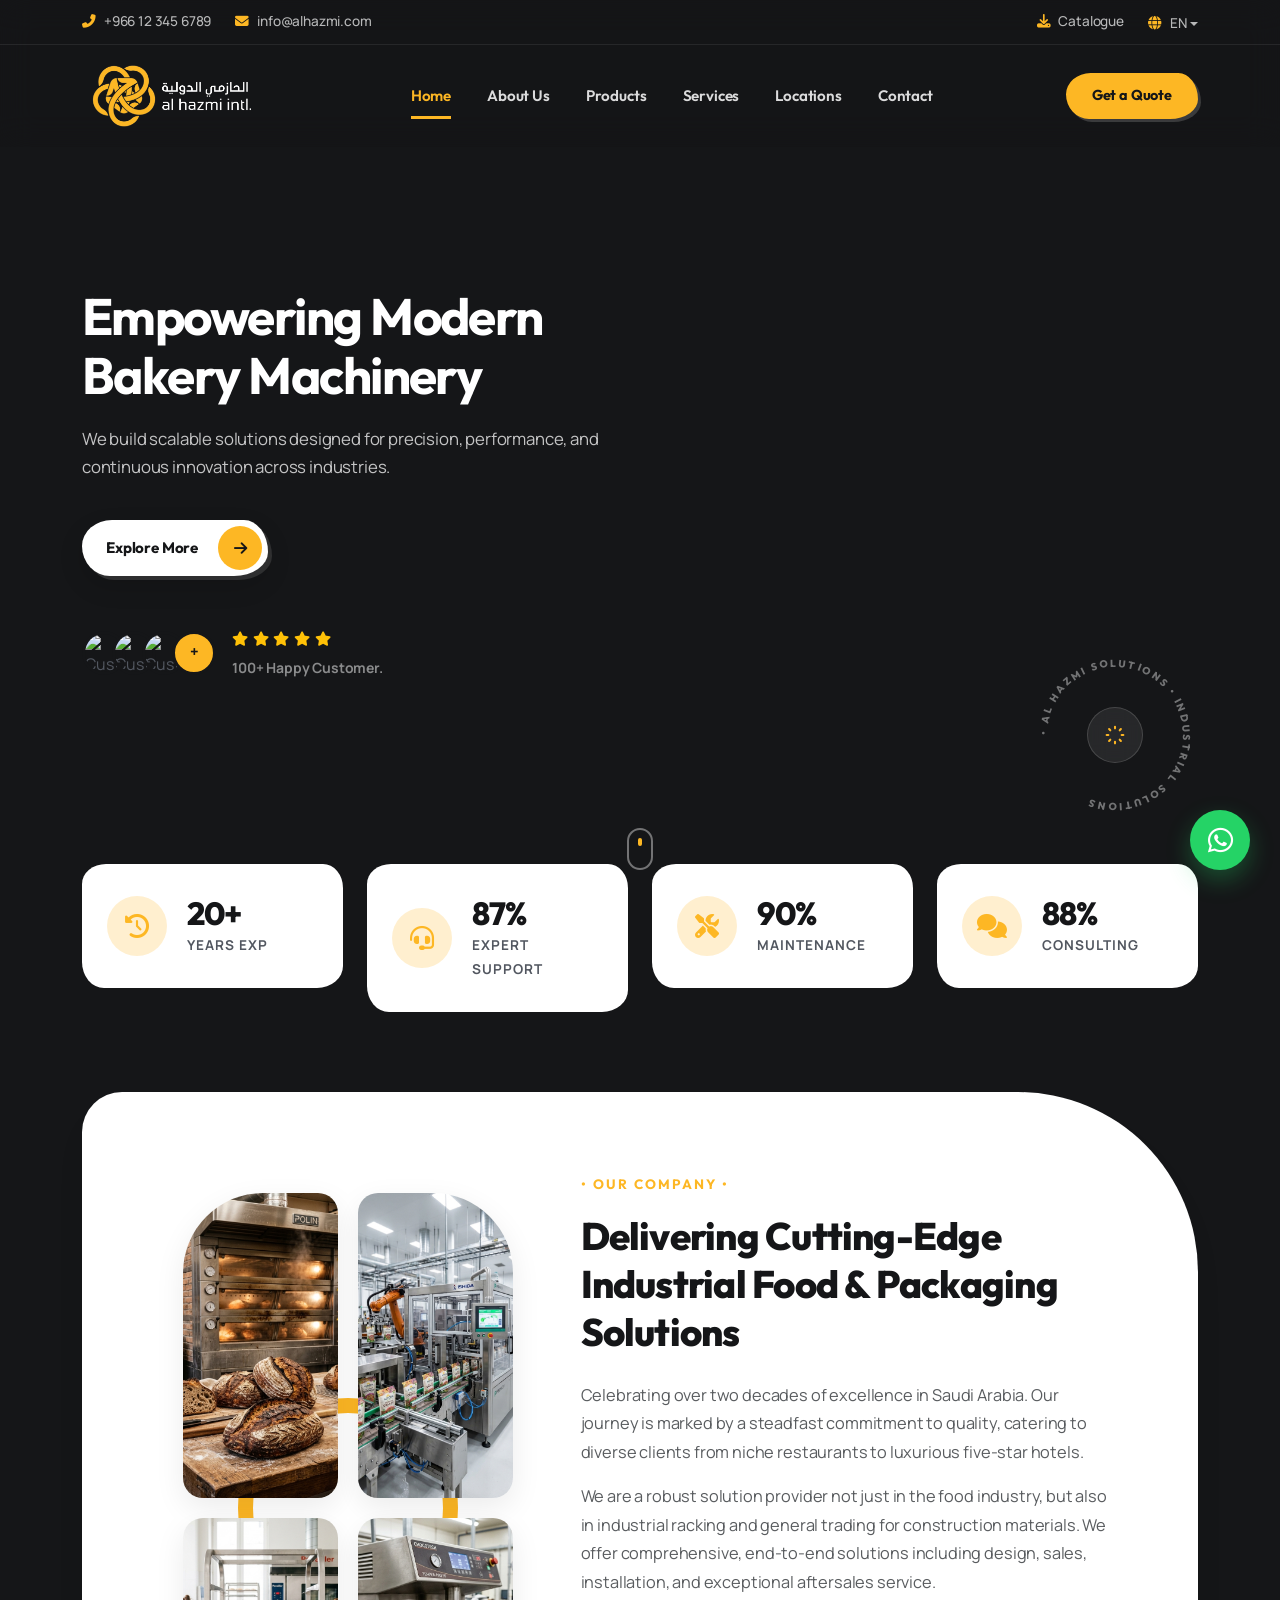
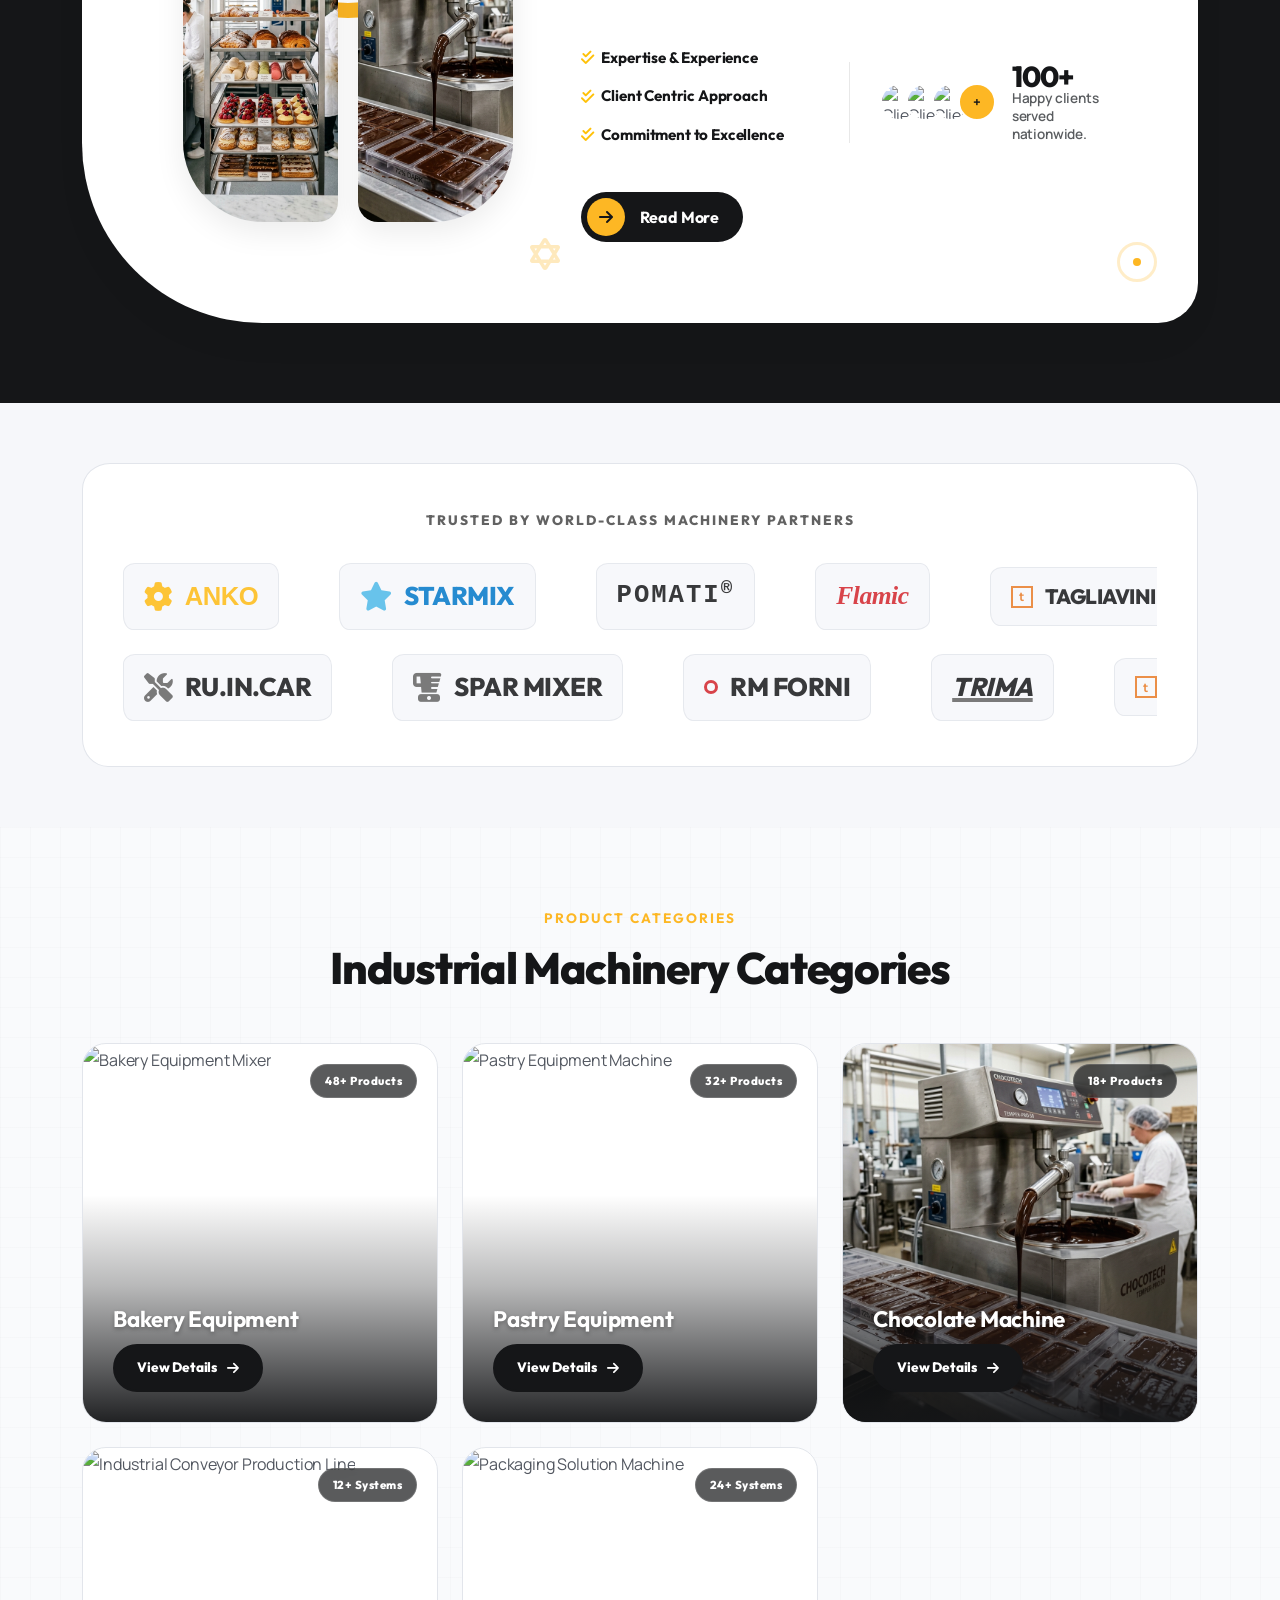
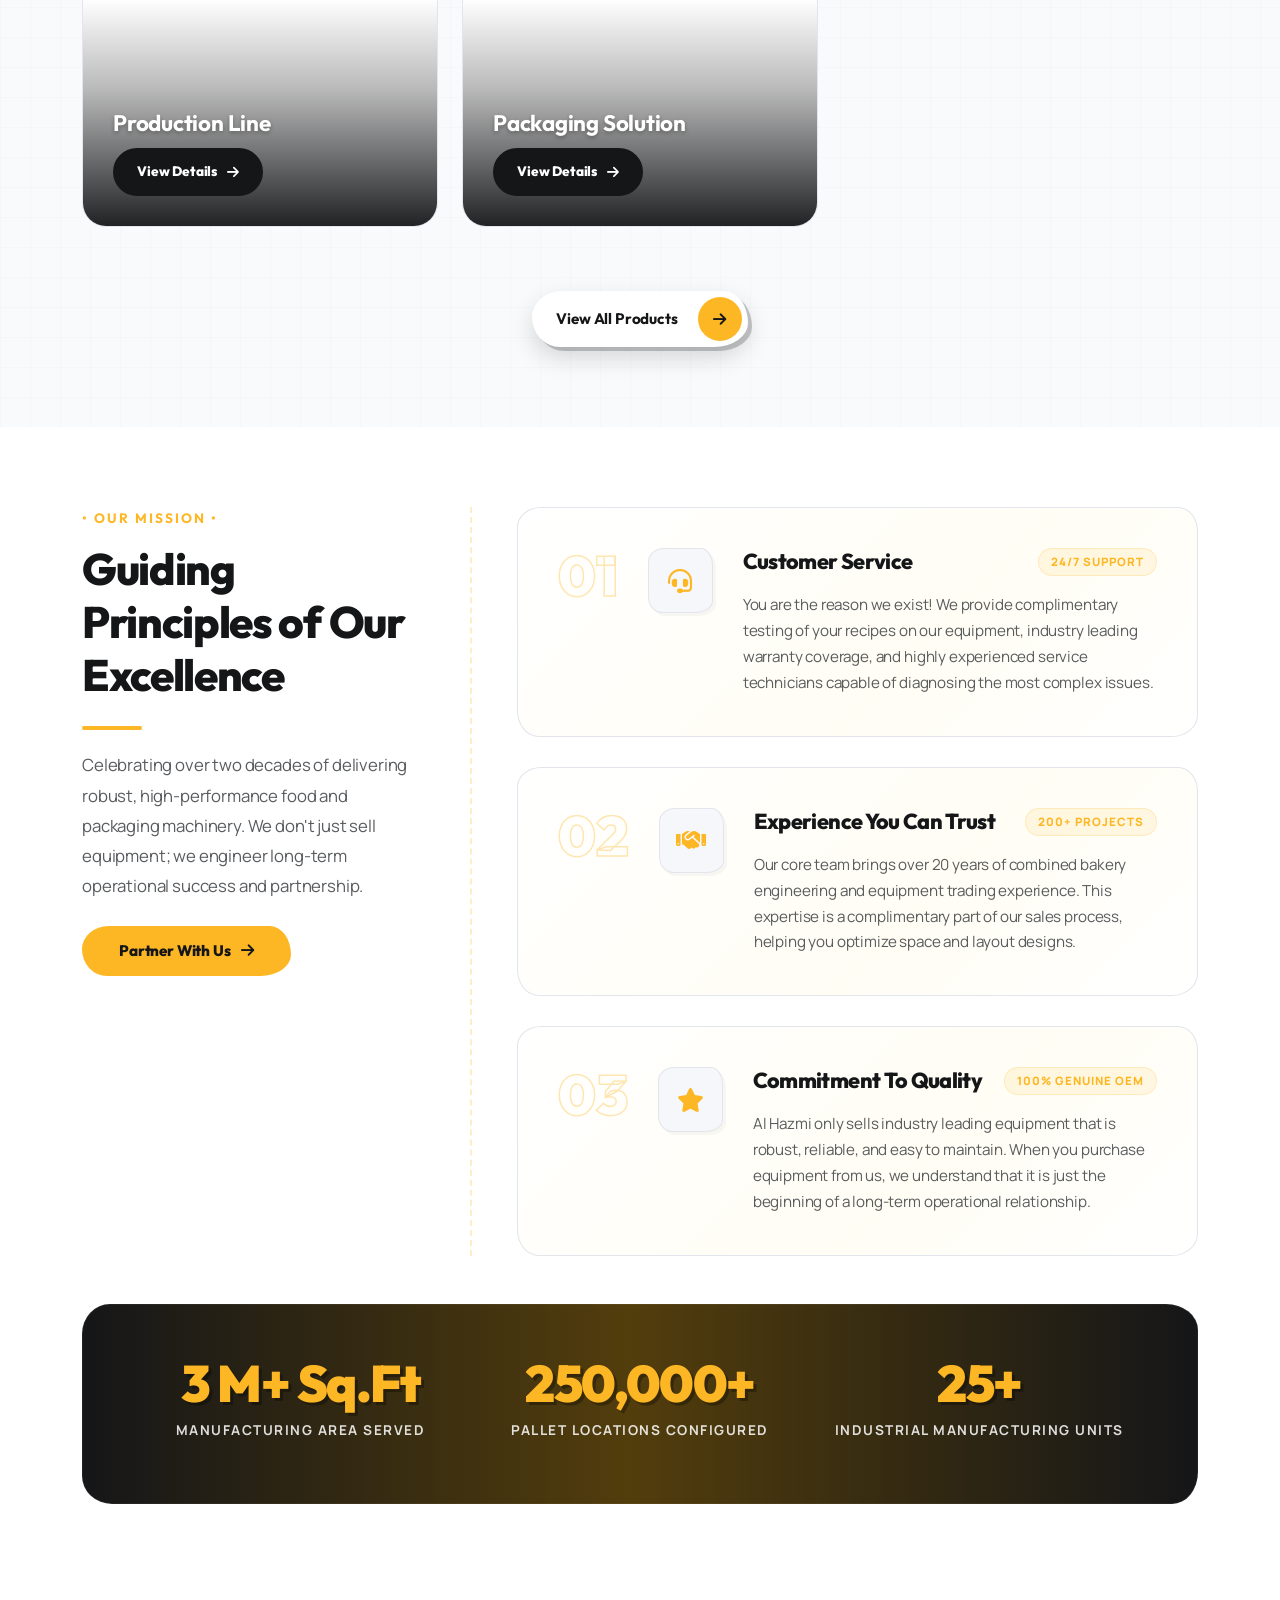
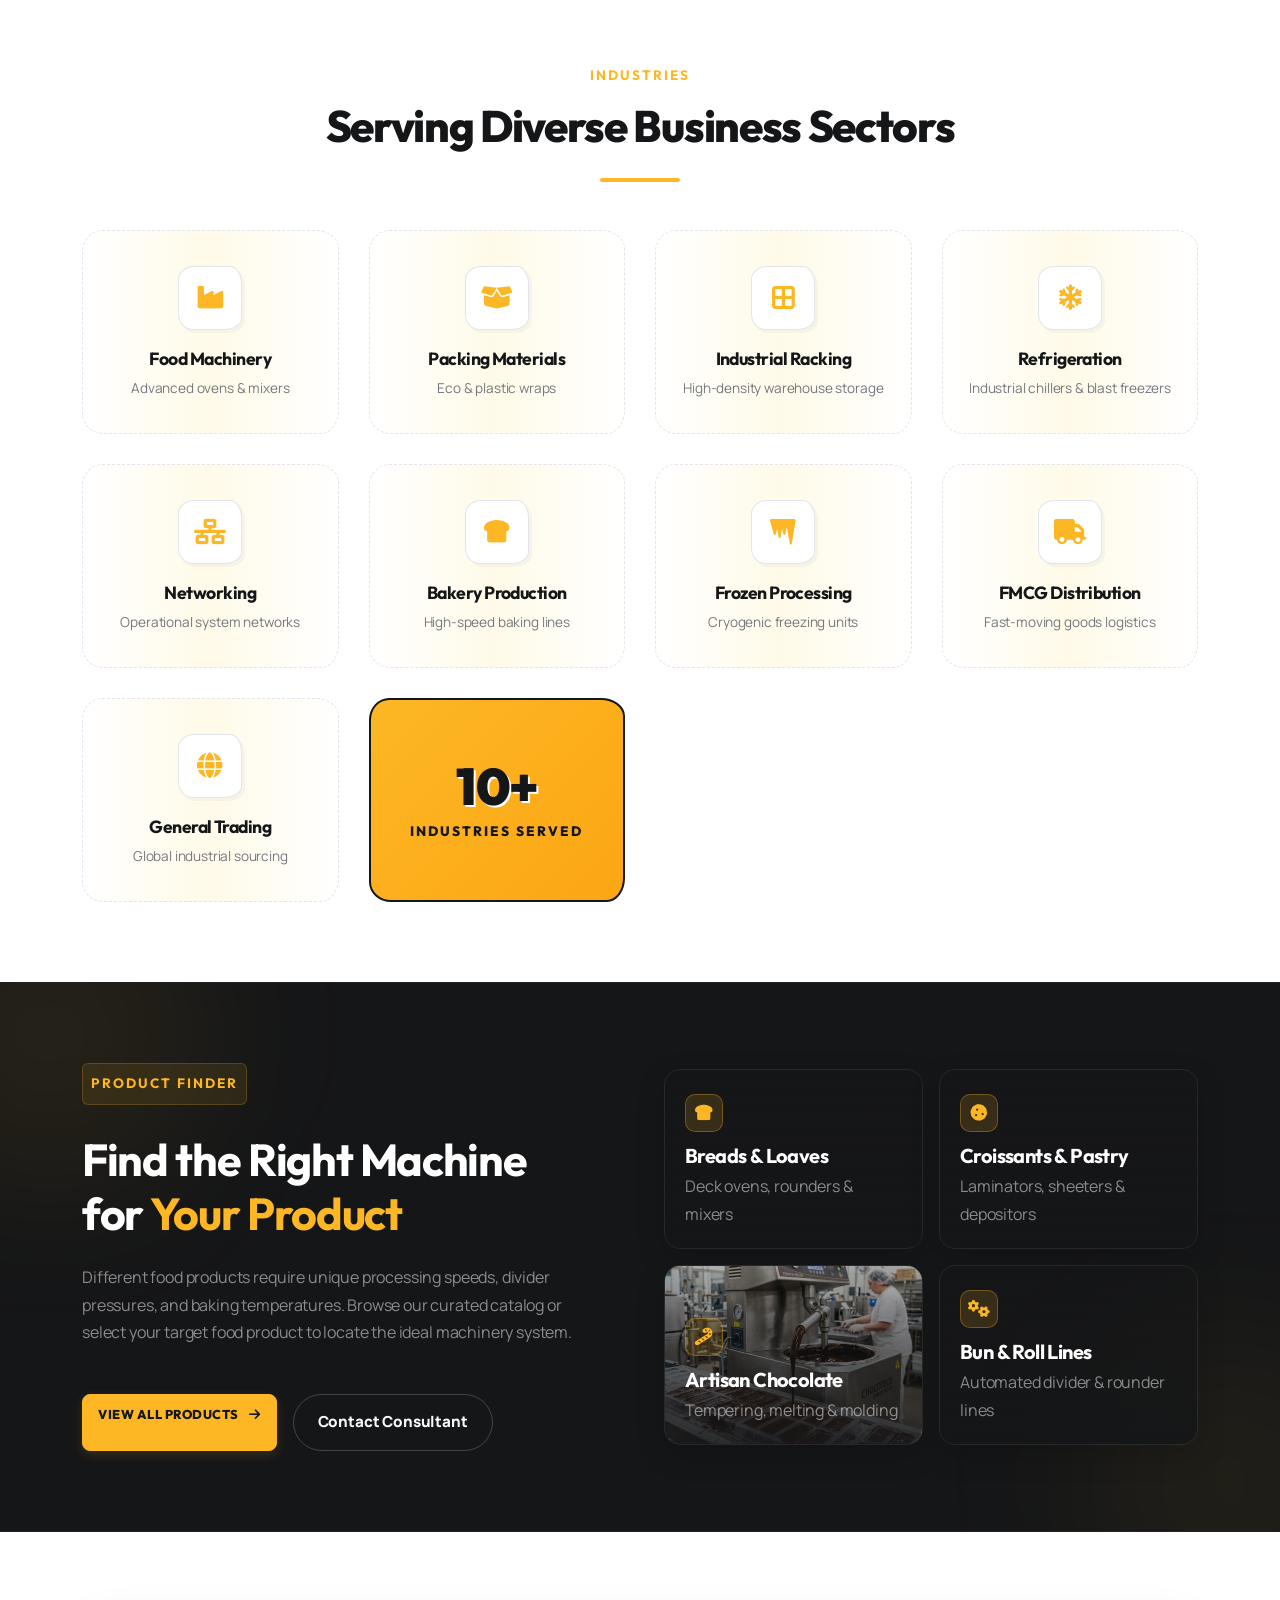
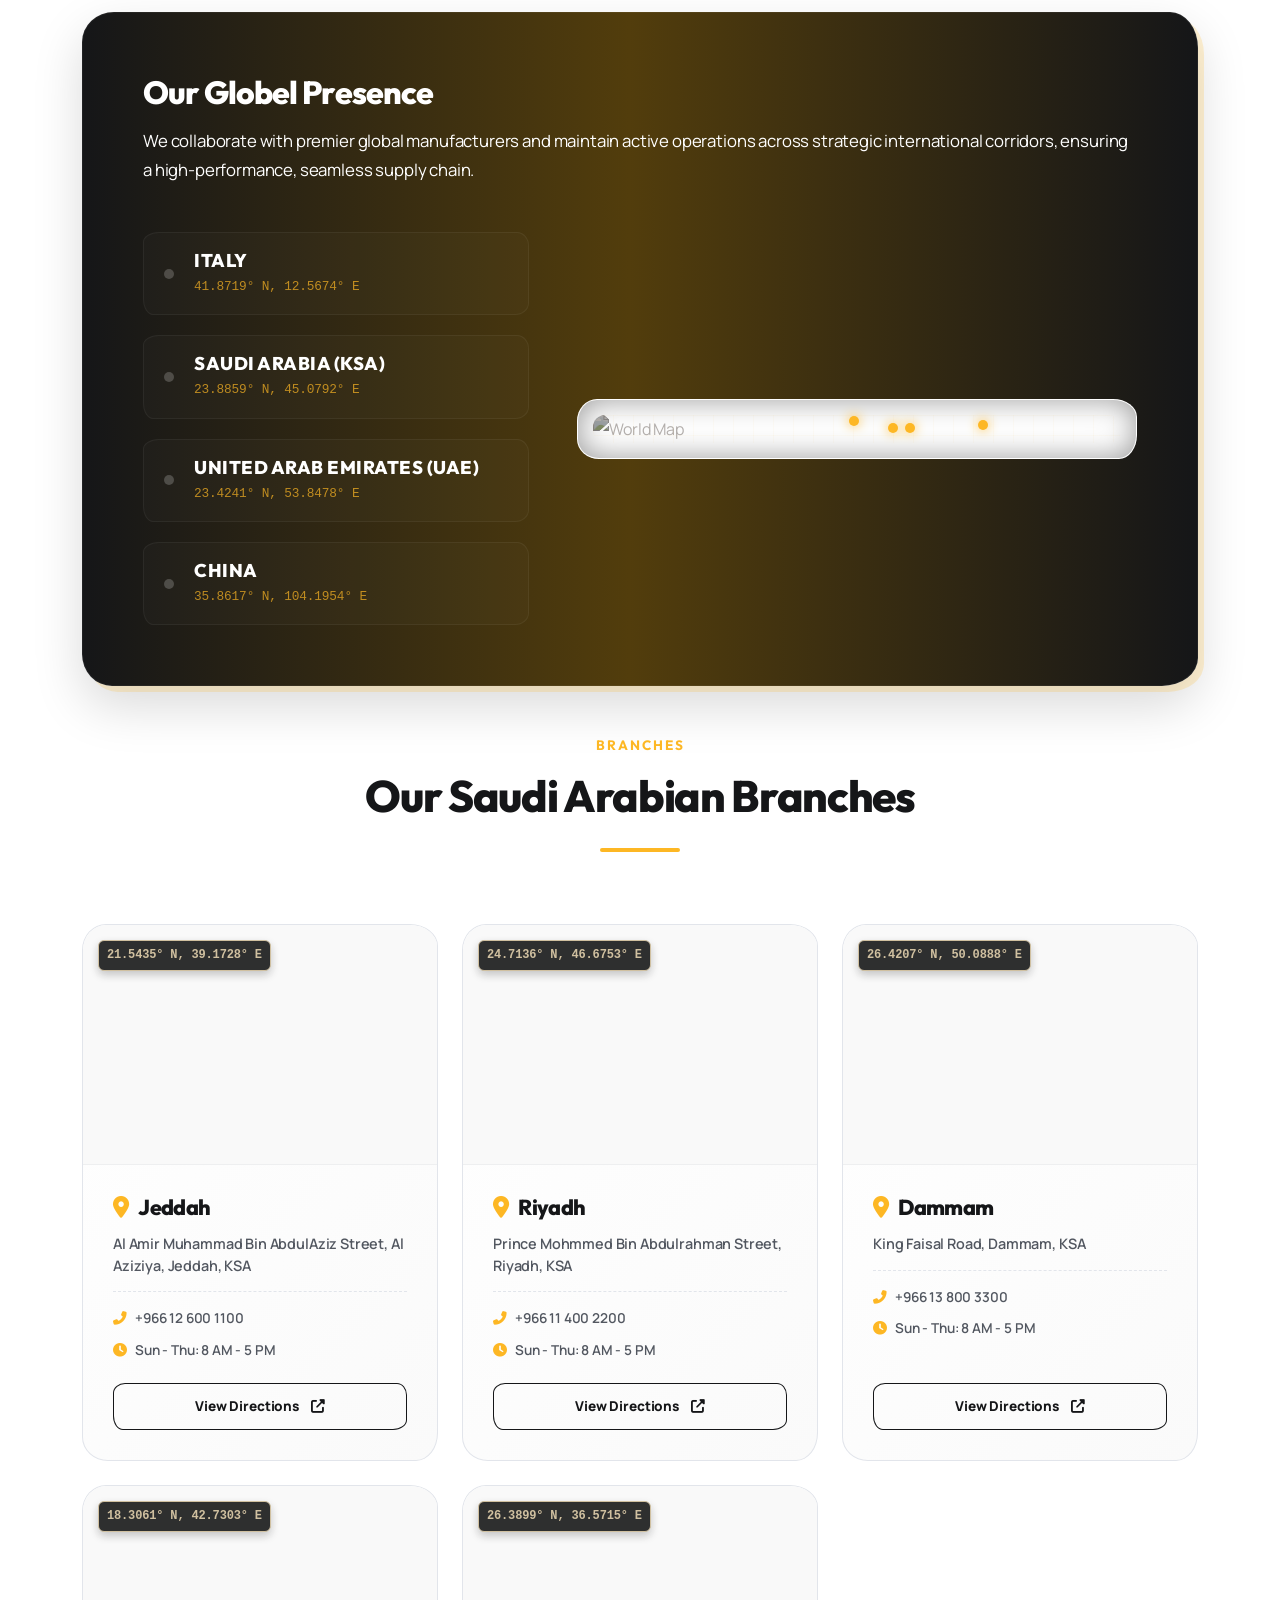
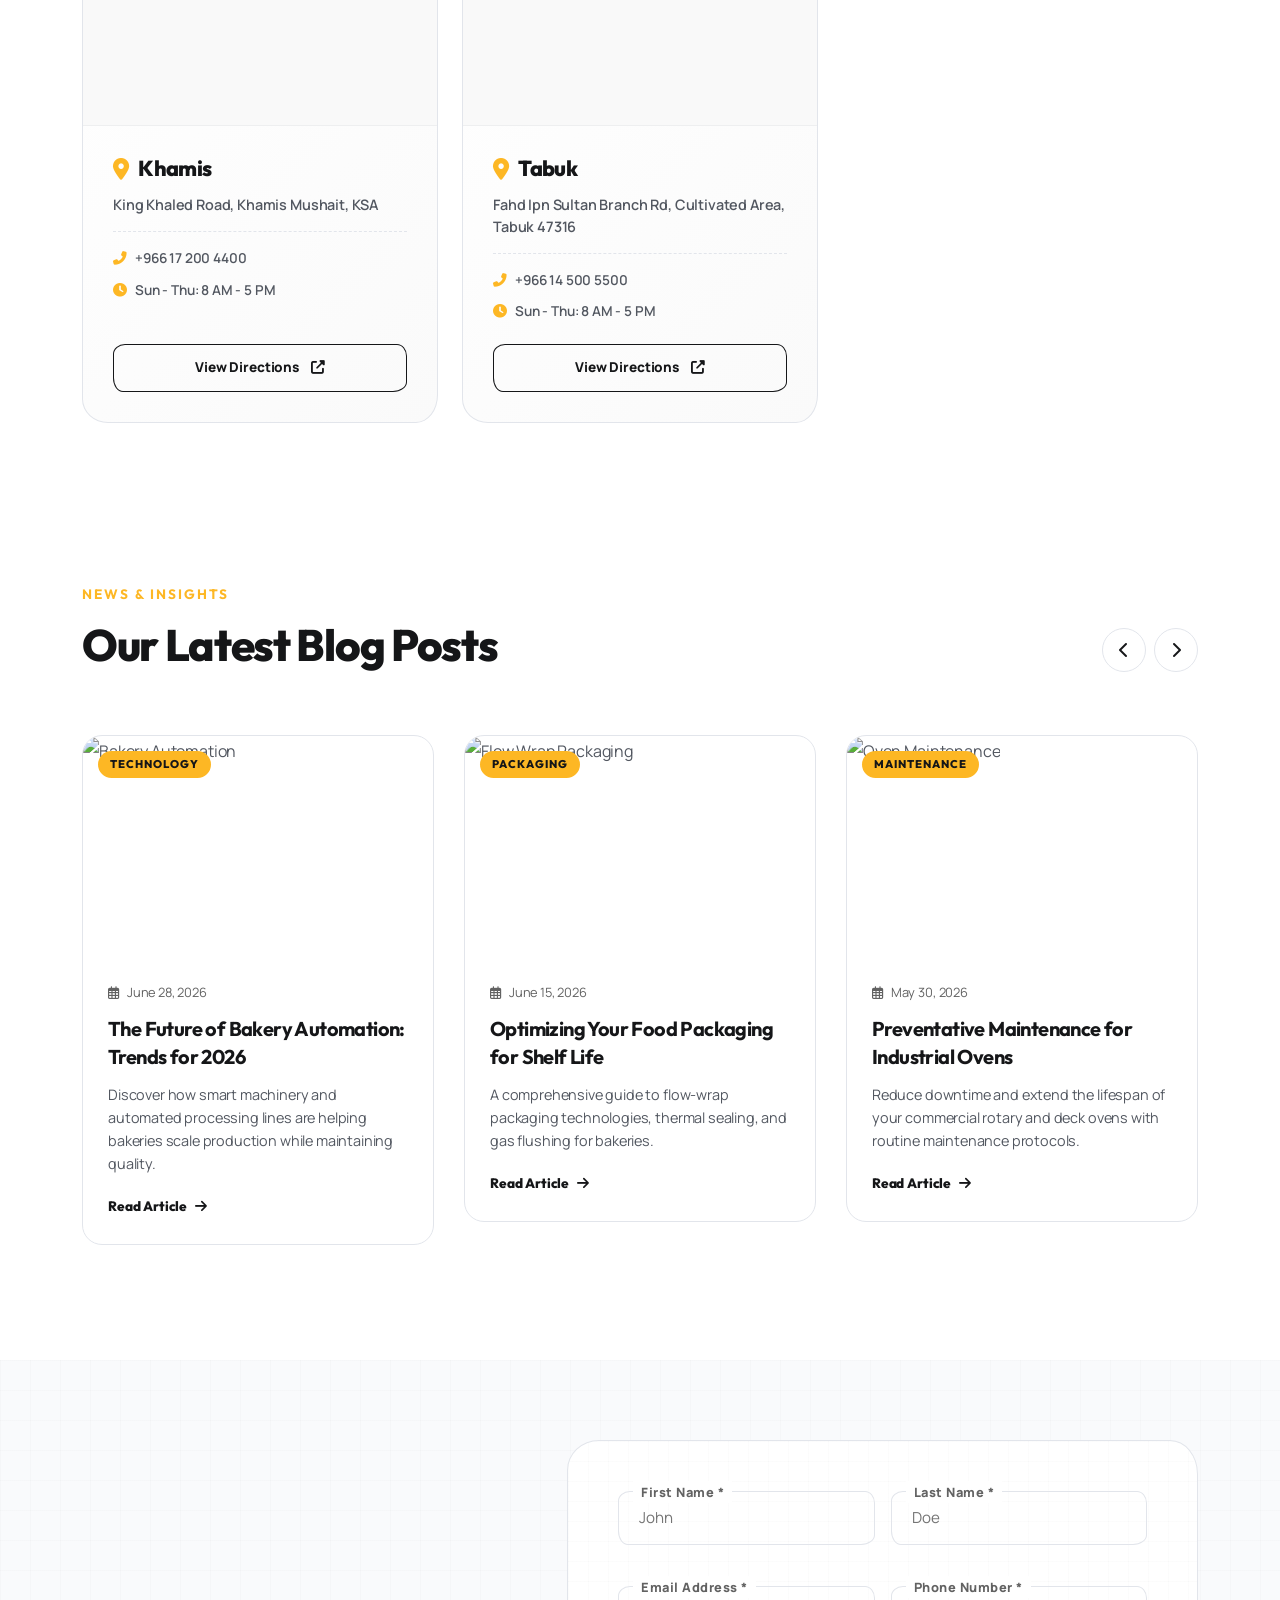
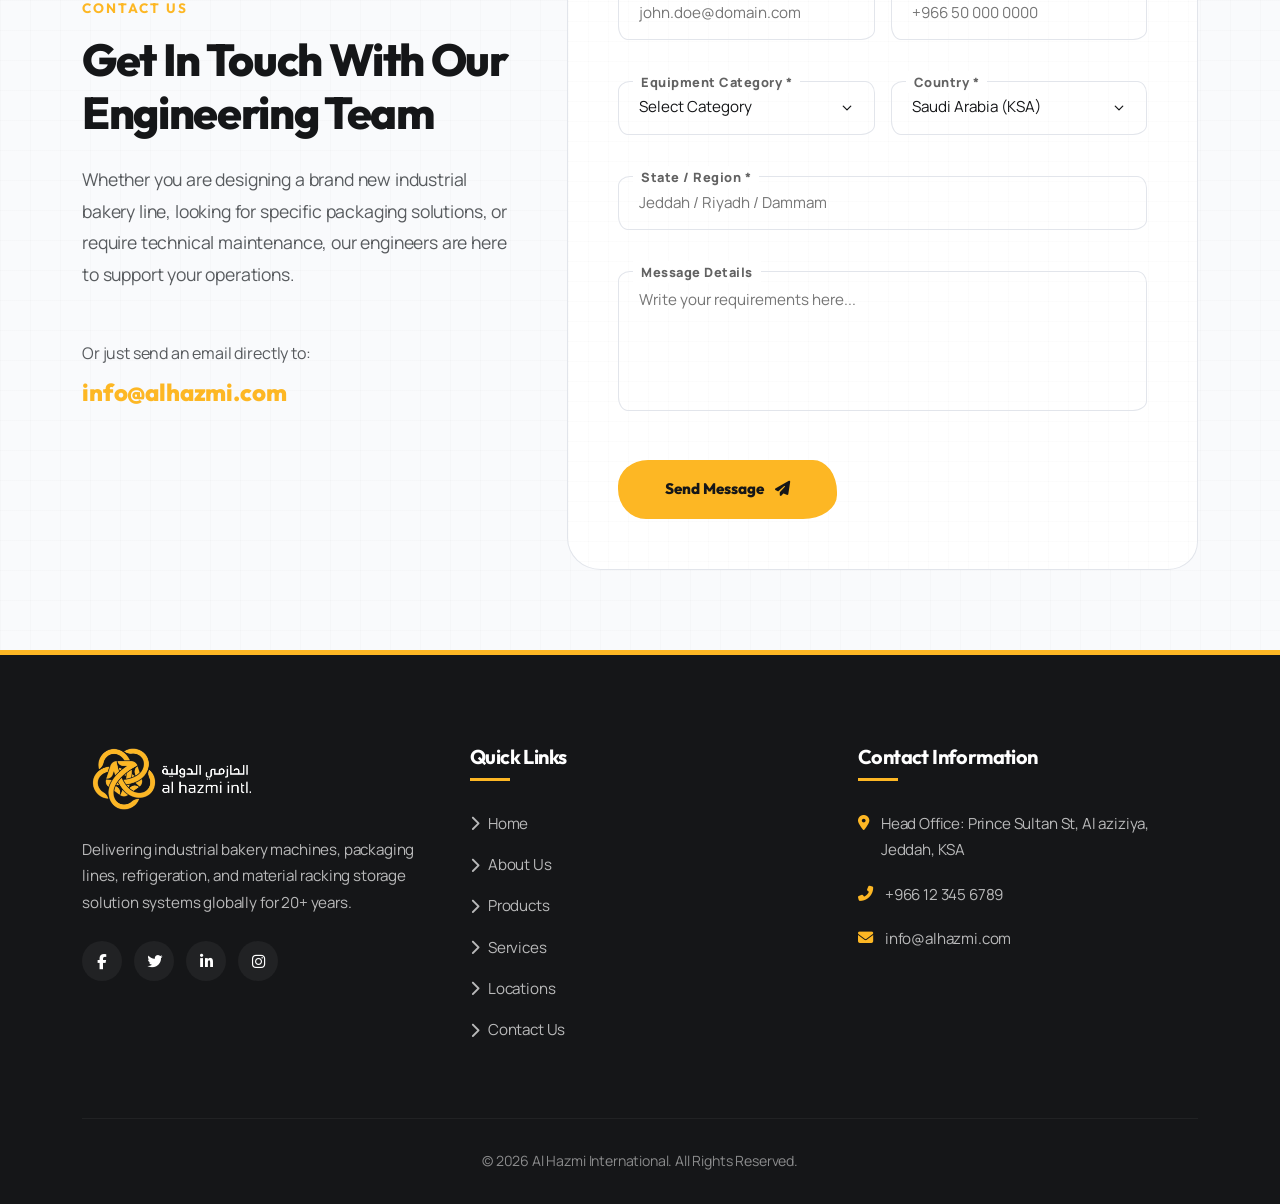
==== commit b8918561: "design updates" ====
--- a/index.html
+++ b/index.html
@@ -462,7 +462,8 @@
                 alt="Bakery Equipment Mixer">
               <div class="product-overlay-content text-start">
                 <h3>Bakery Equipment</h3>
-                <a href="products.html?category=bakery" class="product-action-link">View Details <i class="fas fa-arrow-right"></i></a>
+                <a href="products.html?category=bakery" class="product-action-link">View Details <i
+                    class="fas fa-arrow-right"></i></a>
               </div>
             </div>
           </div>
@@ -477,7 +478,8 @@
                 alt="Pastry Equipment Machine">
               <div class="product-overlay-content text-start">
                 <h3>Pastry Equipment</h3>
-                <a href="products.html?category=pastry" class="product-action-link">View Details <i class="fas fa-arrow-right"></i></a>
+                <a href="products.html?category=pastry" class="product-action-link">View Details <i
+                    class="fas fa-arrow-right"></i></a>
               </div>
             </div>
           </div>
@@ -491,7 +493,8 @@
               <img src="assets/images/chocolate.png" alt="Chocolate Machine">
               <div class="product-overlay-content text-start">
                 <h3>Chocolate Machine</h3>
-                <a href="products.html?category=chocolate" class="product-action-link">View Details <i class="fas fa-arrow-right"></i></a>
+                <a href="products.html?category=chocolate" class="product-action-link">View Details <i
+                    class="fas fa-arrow-right"></i></a>
               </div>
             </div>
           </div>
@@ -506,7 +509,8 @@
                 alt="Industrial Conveyor Production Line">
               <div class="product-overlay-content text-start">
                 <h3>Production Line</h3>
-                <a href="products.html?category=production" class="product-action-link">View Details <i class="fas fa-arrow-right"></i></a>
+                <a href="products.html?category=production" class="product-action-link">View Details <i
+                    class="fas fa-arrow-right"></i></a>
               </div>
             </div>
           </div>
@@ -521,7 +525,8 @@
                 alt="Packaging Solution Machine">
               <div class="product-overlay-content text-start">
                 <h3>Packaging Solution</h3>
-                <a href="products.html?category=packaging" class="product-action-link">View Details <i class="fas fa-arrow-right"></i></a>
+                <a href="products.html?category=packaging" class="product-action-link">View Details <i
+                    class="fas fa-arrow-right"></i></a>
               </div>
             </div>
           </div>
@@ -958,6 +963,126 @@
 
     </div>
   </section> -->
+
+  <!-- Find the Right Machine Section -->
+  <section class="section-padding bg-dark text-white position-relative overflow-hidden"
+    style="background-color: #151618 !important; border-top: 1px solid rgba(255,255,255,0.05); border-bottom: 1px solid rgba(255,255,255,0.05);">
+    <!-- Gold accent blur blobs for a premium dark mode glow -->
+    <div
+      style="position: absolute; top: -100px; left: -100px; width: 300px; height: 300px; background: rgba(253, 183, 36, 0.08); border-radius: 50%; filter: blur(80px); pointer-events: none;">
+    </div>
+    <div
+      style="position: absolute; bottom: -100px; right: -100px; width: 300px; height: 300px; background: rgba(253, 183, 36, 0.05); border-radius: 50%; filter: blur(80px); pointer-events: none;">
+    </div>
+
+    <div class="container position-relative" style="z-index: 5;">
+      <div class="row align-items-center g-5">
+
+        <!-- Left: Text & CTA -->
+        <div class="col-lg-6 text-start" data-aos="fade-right">
+          <span class="section-tag d-inline-block p-2
+           rounded"
+            style="background: rgba(253, 183, 36, 0.1); color: var(--accent-gold); border: 1px solid rgba(253, 183, 36, 0.2);">Product
+            Finder</span>
+          <h2 class="section-title-large text-white mt-3 mb-4 fw-bold" style="font-size: 2.8rem; line-height: 1.2;">
+            Find the Right Machine <br>for <span style="color: var(--accent-gold);">Your Product</span>
+          </h2>
+          <p class="text-white-50 fs-16 mb-5" style="max-width: 500px; line-height: 1.7;">
+            Different food products require unique processing speeds, divider pressures, and baking temperatures. Browse
+            our curated catalog or select your target food product to locate the ideal machinery system.
+          </p>
+          <div class="d-flex flex-wrap gap-3">
+            <a href="products.html" class="btn btn-gold-catalog px-4 py-3"
+              style="font-size: 0.95rem; font-weight: 800; border-radius: 50px;">
+              View All Products <i class="fas fa-arrow-right ms-2 fs-12"></i>
+            </a>
+            <a href="contact.html" class="btn btn-outline-light px-4 py-3"
+              style="font-size: 0.95rem; font-weight: 800; border-radius: 50px; border-color: rgba(255,255,255,0.2);">
+              Contact Consultant
+            </a>
+          </div>
+        </div>
+
+        <!-- Right: Interactive Product Grid -->
+        <div class="col-lg-6" data-aos="fade-left">
+          <div class="row g-3">
+
+            <!-- Card 1: Breads & Loaves -->
+            <div class="col-sm-6">
+              <a href="products.html?category=bakery" class="product-finder-card text-decoration-none">
+                <div class="finder-card-bg"
+                  style="background-image: url('https://images.unsplash.com/photo-1509440159596-0249088772ff?auto=format&fit=crop&w=400&q=80');">
+                </div>
+                <div class="finder-card-overlay"></div>
+                <div class="finder-card-content text-start">
+                  <div class="finder-card-icon"><i class="fas fa-bread-slice"></i></div>
+                  <div>
+                    <h5 class="fw-bold mb-1 text-white">Breads & Loaves</h5>
+                    <p class="mb-0 text-white-50 fs-12">Deck ovens, rounders & mixers</p>
+                  </div>
+                  <span class="finder-card-arrow"><i class="fas fa-chevron-right"></i></span>
+                </div>
+              </a>
+            </div>
+
+            <!-- Card 2: Croissants & Pastry -->
+            <div class="col-sm-6">
+              <a href="products.html?category=pastry" class="product-finder-card text-decoration-none">
+                <div class="finder-card-bg"
+                  style="background-image: url('https://images.unsplash.com/photo-1555507036-ab1f4038808a?auto=format&fit=crop&w=400&q=80');">
+                </div>
+                <div class="finder-card-overlay"></div>
+                <div class="finder-card-content text-start">
+                  <div class="finder-card-icon"><i class="fas fa-cookie"></i></div>
+                  <div>
+                    <h5 class="fw-bold mb-1 text-white">Croissants & Pastry</h5>
+                    <p class="mb-0 text-white-50 fs-12">Laminators, sheeters & depositors</p>
+                  </div>
+                  <span class="finder-card-arrow"><i class="fas fa-chevron-right"></i></span>
+                </div>
+              </a>
+            </div>
+
+            <!-- Card 3: Artisan Chocolate -->
+            <div class="col-sm-6">
+              <a href="products.html?category=chocolate" class="product-finder-card text-decoration-none">
+                <div class="finder-card-bg" style="background-image: url('assets/images/chocolate.png');"></div>
+                <div class="finder-card-overlay"></div>
+                <div class="finder-card-content text-start">
+                  <div class="finder-card-icon"><i class="fas fa-candy-cane"></i></div>
+                  <div>
+                    <h5 class="fw-bold mb-1 text-white">Artisan Chocolate</h5>
+                    <p class="mb-0 text-white-50 fs-12">Tempering, melting & molding</p>
+                  </div>
+                  <span class="finder-card-arrow"><i class="fas fa-chevron-right"></i></span>
+                </div>
+              </a>
+            </div>
+
+            <!-- Card 4: High-Speed Bun Lines -->
+            <div class="col-sm-6">
+              <a href="products.html?category=production" class="product-finder-card text-decoration-none">
+                <div class="finder-card-bg"
+                  style="background-image: url('https://images.unsplash.com/photo-1581092918056-0c4c3acd3789?auto=format&fit=crop&w=400&q=80');">
+                </div>
+                <div class="finder-card-overlay"></div>
+                <div class="finder-card-content text-start">
+                  <div class="finder-card-icon"><i class="fas fa-cogs"></i></div>
+                  <div>
+                    <h5 class="fw-bold mb-1 text-white">Bun & Roll Lines</h5>
+                    <p class="mb-0 text-white-50 fs-12">Automated divider & rounder lines</p>
+                  </div>
+                  <span class="finder-card-arrow"><i class="fas fa-chevron-right"></i></span>
+                </div>
+              </a>
+            </div>
+
+          </div>
+        </div>
+
+      </div>
+    </div>
+  </section>
 
   <!-- International Presence & Local Branches -->
   <section id="locations" class="section-padding">
--- a/styles.css
+++ b/styles.css
@@ -918,6 +918,7 @@
   0% {
     transform: translate(-50%, -50%) rotate(0deg);
   }
+
   100% {
     transform: translate(-50%, -50%) rotate(15deg);
   }
@@ -1152,6 +1153,7 @@
   0% {
     transform: translateX(-50%);
   }
+
   100% {
     transform: translateX(0);
   }
@@ -1161,6 +1163,7 @@
   0% {
     transform: translateX(0);
   }
+
   100% {
     transform: translateX(-50%);
   }
@@ -2855,40 +2858,86 @@
 .about-hero-section {
   position: relative;
   background-color: var(--primary-dark);
-  background-image: linear-gradient(rgba(21, 22, 24, 0.75), rgba(21, 22, 24, 0.95)), url('assets/images/hero_bakery.png');
+  background-image: linear-gradient(135deg, rgba(21, 22, 24, 0.82) 0%, rgba(21, 22, 24, 0.96) 100%), url('assets/images/hero_bakery.png');
   background-size: cover;
   background-position: center;
+  background-attachment: fixed;
   height: 380px;
   display: flex;
   align-items: center;
   justify-content: center;
   z-index: 1;
   margin-bottom: 0;
-  border-bottom: 2px solid rgba(253, 183, 36, 0.3);
+  border-bottom: 3px solid var(--accent-gold);
+  overflow: hidden;
+}
+
+.about-hero-section::before {
+  content: '';
+  position: absolute;
+  top: -150px;
+  left: -150px;
+  width: 350px;
+  height: 350px;
+  background: radial-gradient(circle, rgba(253, 183, 36, 0.15) 0%, rgba(253, 183, 36, 0) 70%);
+  border-radius: 50%;
+  pointer-events: none;
+  z-index: 2;
+}
+
+.about-hero-section::after {
+  content: '';
+  position: absolute;
+  bottom: -150px;
+  right: -150px;
+  width: 350px;
+  height: 350px;
+  background: radial-gradient(circle, rgba(253, 183, 36, 0.1) 0%, rgba(253, 183, 36, 0) 70%);
+  border-radius: 50%;
+  pointer-events: none;
+  z-index: 2;
 }
 
 .about-hero-container {
-  margin-top: 100px;
+  margin-top: 80px;
+  position: relative;
+  z-index: 5;
 }
 
 .about-hero-title {
-  font-size: 3.5rem;
+  font-size: clamp(2rem, 4.8vw, 3.2rem);
   color: var(--white);
   font-weight: 900;
-  margin-bottom: 15px;
-  letter-spacing: -0.04em;
-  text-shadow: 0 4px 20px rgba(0,0,0,0.5);
+  margin-bottom: 10px;
+  letter-spacing: -0.03em;
+  text-transform: uppercase;
+  text-shadow: 0 4px 25px rgba(0, 0, 0, 0.6);
+  font-family: var(--font-headings);
+  line-height: 1.15;
 }
 
 .about-breadcrumbs {
-  font-size: 1rem;
+  font-size: 0.9rem;
   font-weight: 600;
   font-family: var(--font-headings);
+  background: rgba(255, 255, 255, 0.03);
+  backdrop-filter: blur(10px);
+  -webkit-backdrop-filter: blur(10px);
+  border: 1px solid rgba(255, 255, 255, 0.08);
+  padding: 8px 24px;
+  border-radius: 50px;
+  display: inline-flex;
+  align-items: center;
+  gap: 10px;
+  box-shadow: 0 4px 20px rgba(0, 0, 0, 0.15);
+  margin-top: 10px;
+  display: inline-block !important;
 }
 
 .about-breadcrumbs a {
   color: var(--accent-gold);
   transition: var(--transition-fast);
+  text-decoration: none;
 }
 
 .about-breadcrumbs a:hover {
@@ -2959,7 +3008,7 @@
 
 .about-page-closing-quote:hover {
   transform: translateY(-5px);
-  box-shadow: 0 15px 35px rgba(0,0,0,0.08) !important;
+  box-shadow: 0 15px 35px rgba(0, 0, 0, 0.08) !important;
 }
 
 .text-gold {
@@ -3032,7 +3081,7 @@
 
 .about-mission-card:hover {
   transform: translateY(-5px);
-  box-shadow: 0 15px 35px rgba(0,0,0,0.08) !important;
+  box-shadow: 0 15px 35px rgba(0, 0, 0, 0.08) !important;
   border-color: rgba(253, 183, 36, 0.3);
 }
 
@@ -3081,7 +3130,8 @@
   top: 0;
   left: 0;
   width: 100%;
-  height: 0%; /* Dynamic fill via JS */
+  height: 0%;
+  /* Dynamic fill via JS */
   background: linear-gradient(180deg, var(--accent-gold), rgba(253, 183, 36, 0.4));
   border-radius: 4px;
   transition: height 0.1s ease-out;
@@ -3282,14 +3332,16 @@
   .timeline-item-right {
     left: 0;
     justify-content: flex-start;
-    padding-left: 70px; /* Leave room for line (30px) + dot (48px) */
+    padding-left: 70px;
+    /* Leave room for line (30px) + dot (48px) */
     padding-right: 0;
   }
 
   /* Center the 48px dot exactly on the 30px line (center: 32px) */
   .timeline-item-left .timeline-item-dot,
   .timeline-item-right .timeline-item-dot {
-    left: 8px; /* 8px + 24px (half-width) = 32px */
+    left: 8px;
+    /* 8px + 24px (half-width) = 32px */
     right: auto;
     width: 48px;
     height: 48px;
@@ -3303,13 +3355,14 @@
     right: auto !important;
     transform: translateY(-50%) rotate(135deg) !important;
   }
-  
+
   .timeline-item-card {
     max-width: 100%;
   }
 }
 
 @media (max-width: 575.98px) {
+
   /* Shift Axis Line closer to edge (20px from edge) */
   .timeline-axis-line {
     left: 20px;
@@ -3317,13 +3370,15 @@
 
   .timeline-item-left,
   .timeline-item-right {
-    padding-left: 50px; /* Leave room for line (20px) + dot (38px) */
+    padding-left: 50px;
+    /* Leave room for line (20px) + dot (38px) */
   }
 
   /* Center the 38px dot exactly on the 20px line (center: 22px) */
   .timeline-item-left .timeline-item-dot,
   .timeline-item-right .timeline-item-dot {
-    left: 3px; /* 3px + 19px (half-width) = 22px */
+    left: 3px;
+    /* 3px + 19px (half-width) = 22px */
     width: 38px;
     height: 38px;
     font-size: 0.9rem;
@@ -3352,12 +3407,10 @@
 
 /* Responsive adjustment for sticky sidebar on about page */
 @media (max-width: 991px) {
-  .about-hero-title {
-    font-size: 2.8rem;
-  }
   .about-page-headline {
     font-size: 2.2rem;
   }
+
   .about-page-content-wrapper {
     padding-left: 0;
   }
@@ -3374,13 +3427,16 @@
   gap: 30px;
   overflow-x: auto;
   scroll-snap-type: x mandatory;
-  scrollbar-width: none; /* Hide standard Firefox scrollbar */
-  -ms-overflow-style: none; /* Hide IE scrollbar */
+  scrollbar-width: none;
+  /* Hide standard Firefox scrollbar */
+  -ms-overflow-style: none;
+  /* Hide IE scrollbar */
   padding: 15px 0 35px;
 }
 
 .blog-carousel-track::-webkit-scrollbar {
-  display: none; /* Hide standard Chrome/Safari scrollbars */
+  display: none;
+  /* Hide standard Chrome/Safari scrollbars */
 }
 
 .blog-card {
@@ -3521,6 +3577,7 @@
   .blog-card {
     flex: 0 0 100%;
   }
+
   .blog-carousel-track {
     gap: 20px;
   }
@@ -3538,76 +3595,109 @@
 }
 
 .catalog-filter-box:hover {
-  box-shadow: 0 15px 35px rgba(0,0,0,0.05) !important;
+  box-shadow: 0 15px 35px rgba(0, 0, 0, 0.05) !important;
 }
 
 /* Search bar design */
 .search-input-group {
   position: relative;
+  display: flex;
+  align-items: center;
   width: 100%;
 }
 
 .search-icon {
   position: absolute;
-  left: 18px;
+  left: 20px;
   top: 50%;
   transform: translateY(-50%);
-  color: var(--primary-slate);
-  font-size: 1.1rem;
+  color: var(--accent-gold);
+  font-size: 1.25rem;
+  z-index: 5;
+  transition: all var(--transition-fast) ease;
 }
 
 .filter-search-input {
   width: 100%;
-  padding: 14px 20px 14px 48px !important;
+  padding: 16px 70px 16px 54px !important;
   border-radius: 50px !important;
-  border: 1.5px solid var(--border-color) !important;
+  border: 1.5px solid rgba(21, 22, 24, 0.08) !important;
   font-family: var(--font-body);
-  font-size: 0.95rem;
+  font-size: 1rem;
   color: var(--primary-dark);
   background-color: var(--bg-light-alt) !important;
-  transition: var(--transition-fast) !important;
+  transition: all var(--transition-fast) ease !important;
 }
 
 .filter-search-input:focus {
   border-color: var(--accent-gold) !important;
   background-color: var(--white) !important;
-  box-shadow: 0 0 15px rgba(253, 183, 36, 0.15) !important;
-}
-
-/* Brand badges filter list */
-.filter-label {
+  box-shadow: 0 10px 30px rgba(253, 183, 36, 0.12) !important;
+}
+
+.filter-search-input:focus ~ .search-icon {
+  transform: translateY(-50%) scale(1.1);
+  color: var(--primary-dark);
+}
+
+.search-btn {
+  position: absolute;
+  right: 6px;
+  top: 50%;
+  transform: translateY(-50%);
+  border-radius: 50% !important;
+  width: 44px;
+  height: 44px;
+  display: flex;
+  align-items: center;
+  justify-content: center;
+  background-color: var(--primary-dark) !important;
+  border: none !important;
+  color: var(--accent-gold) !important;
+  transition: all var(--transition-fast) ease !important;
+  z-index: 6;
+}
+
+.search-btn:hover {
+  background-color: var(--accent-gold) !important;
+  color: var(--primary-dark) !important;
+  transform: translateY(-50%) scale(1.05);
+  box-shadow: 0 4px 10px rgba(253, 183, 36, 0.3) !important;
+}
+
+/* Brand Filter Sidebar Styles */
+.brand-filter-section {
+  border-top: 1.5px solid var(--border-color);
+}
+
+.brand-nav-list .nav-link {
   font-family: var(--font-headings);
   font-weight: 700;
   font-size: 0.9rem;
-  color: var(--primary-dark);
-}
-
-.btn-brand-badge {
-  font-family: var(--font-headings);
-  font-weight: 700;
-  font-size: 0.8rem !important;
-  border: 1px solid var(--border-color) !important;
-  background-color: var(--bg-light) !important;
-  color: var(--primary-slate) !important;
-  padding: 6px 14px !important;
-  border-radius: 50px !important;
-  text-transform: uppercase;
-  letter-spacing: 0.5px;
-  transition: var(--transition-fast) !important;
-  cursor: pointer;
-}
-
-.btn-brand-badge:hover {
-  border-color: var(--accent-gold) !important;
+  color: var(--primary-slate);
+  padding: 10px 16px;
+  border-radius: 8px;
+  text-align: left;
+  margin-bottom: 4px;
+  transition: all var(--transition-fast) cubic-bezier(0.4, 0, 0.2, 1);
+  background: transparent;
+  border-left: 3px solid transparent;
+  border: none;
+  width: 100%;
+}
+
+.brand-nav-list .nav-link:hover {
+  background-color: var(--bg-light-alt);
+  color: var(--accent-gold);
+  border-left-color: rgba(253, 183, 36, 0.4);
+  padding-left: 20px;
+}
+
+.brand-nav-list .nav-link.active {
+  background-color: var(--primary-dark) !important;
   color: var(--accent-gold) !important;
-  background-color: rgba(253, 183, 36, 0.05) !important;
-}
-
-.btn-brand-badge.active {
-  border-color: var(--accent-gold) !important;
-  background-color: var(--accent-gold) !important;
-  color: var(--primary-dark) !important;
-  box-shadow: 0 4px 12px rgba(253, 183, 36, 0.25) !important;
+  border-left: 3px solid var(--accent-gold) !important;
+  box-shadow: 0 6px 15px rgba(21, 22, 24, 0.12) !important;
 }
 
 /* Category Sidebar Navigation */
@@ -3820,7 +3910,7 @@
     position: static !important;
     margin-bottom: 20px;
   }
-  
+
   .category-nav-list {
     flex-direction: row !important;
     overflow-x: auto;
@@ -3828,16 +3918,16 @@
     padding-bottom: 5px;
     gap: 8px;
   }
-  
+
   .category-nav-list::-webkit-scrollbar {
     height: 4px;
   }
-  
+
   .category-nav-list::-webkit-scrollbar-thumb {
     background: var(--border-color);
     border-radius: 4px;
   }
-  
+
   .category-nav-list .nav-link {
     margin-bottom: 0;
     display: inline-block;
@@ -4040,4 +4130,255 @@
   .subcategory-list {
     display: none !important;
   }
+}
+
+/* ==========================================================================
+   Product Finder Section Styles
+   ========================================================================== */
+
+.product-finder-card {
+  position: relative;
+  display: block;
+  height: 180px;
+  border-radius: 16px;
+  overflow: hidden;
+  box-shadow: 0 10px 30px rgba(0, 0, 0, 0.15);
+  border: 1px solid rgba(255, 255, 255, 0.08);
+  transition: all var(--transition-elastic);
+}
+
+.finder-card-bg {
+  position: absolute;
+  top: 0;
+  left: 0;
+  width: 100%;
+  height: 100%;
+  background-size: cover;
+  background-position: center;
+  transition: transform var(--transition-smooth);
+}
+
+.finder-card-overlay {
+  position: absolute;
+  top: 0;
+  left: 0;
+  width: 100%;
+  height: 100%;
+  background: linear-gradient(180deg, rgba(21, 22, 24, 0.3) 0%, rgba(21, 22, 24, 0.9) 100%);
+  transition: opacity var(--transition-fast);
+}
+
+.finder-card-content {
+  position: absolute;
+  bottom: 0;
+  left: 0;
+  width: 100%;
+  padding: 20px;
+  z-index: 10;
+  display: flex;
+  flex-direction: column;
+  justify-content: flex-end;
+  height: 100%;
+}
+
+.finder-card-icon {
+  width: 38px;
+  height: 38px;
+  background-color: rgba(253, 183, 36, 0.15);
+  color: var(--accent-gold);
+  border-radius: 10px;
+  display: flex;
+  align-items: center;
+  justify-content: center;
+  font-size: 1.1rem;
+  margin-bottom: 12px;
+  border: 1.5px solid rgba(253, 183, 36, 0.3);
+  transition: all var(--transition-fast);
+}
+
+.finder-card-arrow {
+  position: absolute;
+  right: 20px;
+  bottom: 20px;
+  width: 28px;
+  height: 28px;
+  border-radius: 50%;
+  background-color: rgba(255, 255, 255, 0.1);
+  color: var(--white);
+  display: flex;
+  align-items: center;
+  justify-content: center;
+  font-size: 0.75rem;
+  opacity: 0;
+  transform: translateX(-10px);
+  transition: all var(--transition-fast) ease;
+}
+
+/* Hover States */
+.product-finder-card:hover {
+  transform: translateY(-6px);
+  border-color: var(--accent-gold);
+  box-shadow: 0 15px 35px rgba(253, 183, 36, 0.15);
+}
+
+.product-finder-card:hover .finder-card-bg {
+  transform: scale(1.08);
+}
+
+.product-finder-card:hover .finder-card-overlay {
+  background: linear-gradient(180deg, rgba(21, 22, 24, 0.2) 0%, rgba(21, 22, 24, 0.95) 100%);
+}
+
+.product-finder-card:hover .finder-card-icon {
+  background-color: var(--accent-gold);
+  color: var(--primary-dark);
+  border-color: var(--accent-gold);
+  transform: translateY(-3px);
+  box-shadow: 0 4px 10px rgba(253, 183, 36, 0.3);
+}
+
+.product-finder-card:hover .finder-card-arrow {
+  opacity: 1;
+  transform: translateX(0);
+  background-color: var(--accent-gold);
+  color: var(--primary-dark);
+}
+
+/* ==========================================================================
+   Product Detail Page Styles (product-detail.html)
+   ========================================================================== */
+
+.product-detail-img-card {
+  position: relative;
+  overflow: hidden;
+  border-radius: 20px;
+  background-color: var(--bg-light);
+  border: 1px solid var(--border-color);
+  box-shadow: 0 10px 30px rgba(0, 0, 0, 0.05);
+}
+
+.product-detail-img-card img {
+  transition: transform var(--transition-smooth) ease;
+}
+
+.product-detail-img-card:hover img {
+  transform: scale(1.04);
+}
+
+.table-hover tbody tr:hover {
+  background-color: rgba(253, 183, 36, 0.03) !important;
+}
+
+.transition-hover {
+  transition: all var(--transition-fast) ease-out;
+}
+
+.transition-hover:hover {
+  transform: translateY(-5px);
+  box-shadow: 0 10px 20px rgba(0, 0, 0, 0.03);
+  border-color: var(--accent-gold) !important;
+}
+
+#tech-specs-container table th {
+  font-family: var(--font-headings);
+  font-weight: 700;
+  text-transform: uppercase;
+  letter-spacing: 0.5px;
+  background-color: var(--primary-dark) !important;
+  color: var(--accent-gold) !important;
+  border: none;
+}
+
+#tech-specs-container table td {
+  padding: 14px;
+  border-bottom: 1.5px solid var(--border-color);
+  color: var(--primary-dark);
+}
+
+#tech-specs-container table tbody tr:last-child td {
+  border-bottom: none;
+}
+
+/* Gallery Thumbnails */
+.gallery-thumbnail {
+  transition: all var(--transition-fast) ease;
+  border: 2px solid var(--border-color) !important;
+}
+
+.gallery-thumbnail:hover {
+  border-color: rgba(253, 183, 36, 0.5) !important;
+}
+
+.gallery-thumbnail:hover img {
+  opacity: 0.85;
+  transform: scale(1.05);
+}
+
+.gallery-thumbnail.active {
+  border-color: var(--accent-gold) !important;
+  box-shadow: 0 4px 10px rgba(253, 183, 36, 0.2) !important;
+}
+
+/* Overview Callout */
+.overview-callout {
+  border-left: 4px solid var(--accent-gold) !important;
+  background-color: var(--bg-light-alt) !important;
+}
+
+/* Quick Facts Grid Dashboard */
+.quick-facts-card {
+  background-color: var(--bg-light-alt) !important;
+  border: 1px solid var(--border-color) !important;
+}
+
+.quick-fact-item {
+  transition: all var(--transition-fast) ease-out;
+  box-shadow: 0 4px 10px rgba(0, 0, 0, 0.01) !important;
+  background-color: var(--white) !important;
+}
+
+.quick-fact-item:hover {
+  transform: translateY(-3px);
+  box-shadow: 0 8px 18px rgba(0, 0, 0, 0.03) !important;
+  border-color: var(--accent-gold) !important;
+}
+
+.quick-fact-icon-wrapper {
+  transition: all var(--transition-fast) ease-in-out;
+}
+
+.quick-fact-item:hover .quick-fact-icon-wrapper {
+  background: var(--accent-gold) !important;
+  color: var(--primary-dark) !important;
+  border-color: var(--accent-gold) !important;
+  transform: scale(1.05);
+}
+
+/* Custom Specs Accordion Styling */
+.custom-specs-accordion .accordion-item {
+  border: 1.5px solid var(--border-color) !important;
+  box-shadow: 0 4px 15px rgba(0, 0, 0, 0.01) !important;
+  transition: all var(--transition-fast) ease;
+}
+
+.custom-specs-accordion .accordion-button {
+  box-shadow: none !important;
+  color: var(--primary-dark) !important;
+  font-family: var(--font-headings);
+  font-weight: 700;
+  transition: all var(--transition-fast) ease;
+}
+
+.custom-specs-accordion .accordion-button:not(.collapsed) {
+  background-color: var(--primary-dark) !important;
+  color: var(--accent-gold) !important;
+  border-bottom: 1.5px solid var(--border-color);
+}
+
+.custom-specs-accordion .accordion-button:not(.collapsed) i {
+  color: var(--accent-gold) !important;
+}
+
+.custom-specs-accordion .accordion-item:hover {
+  border-color: rgba(253, 183, 36, 0.3) !important;
 }
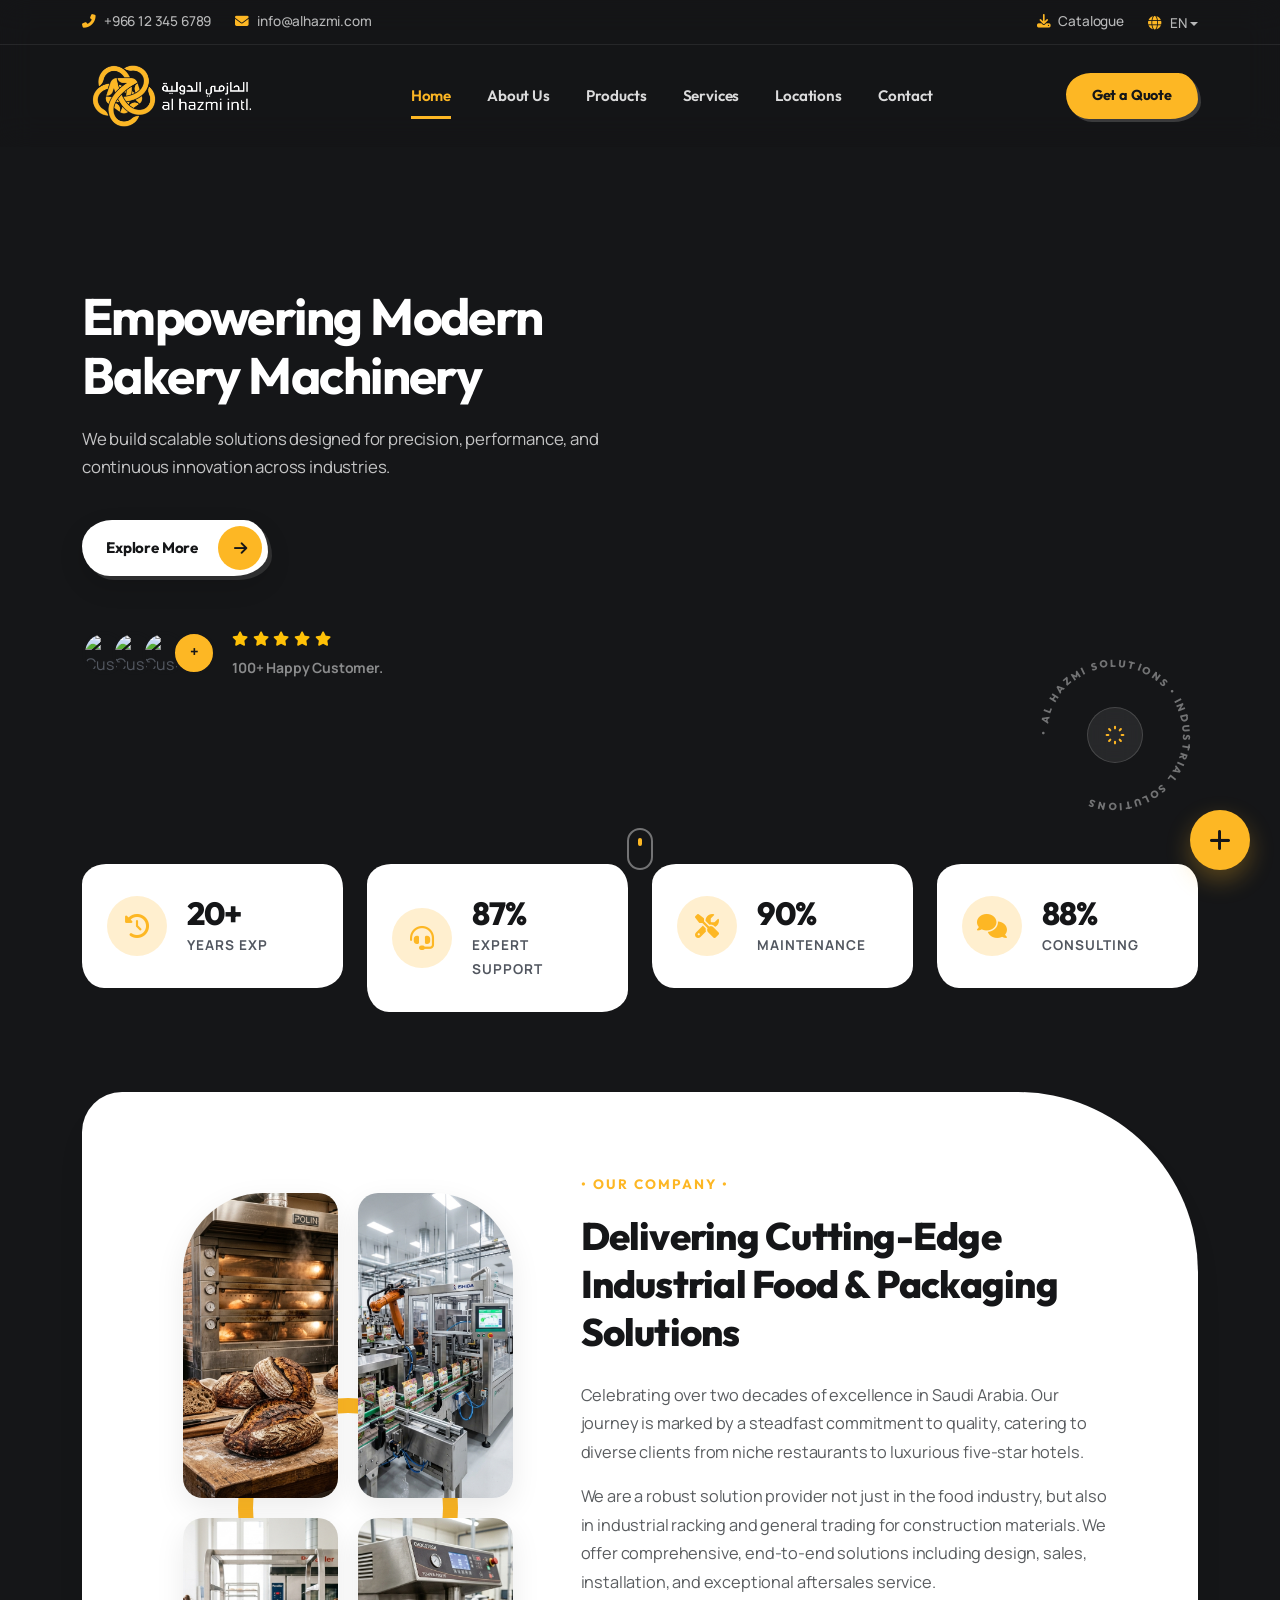
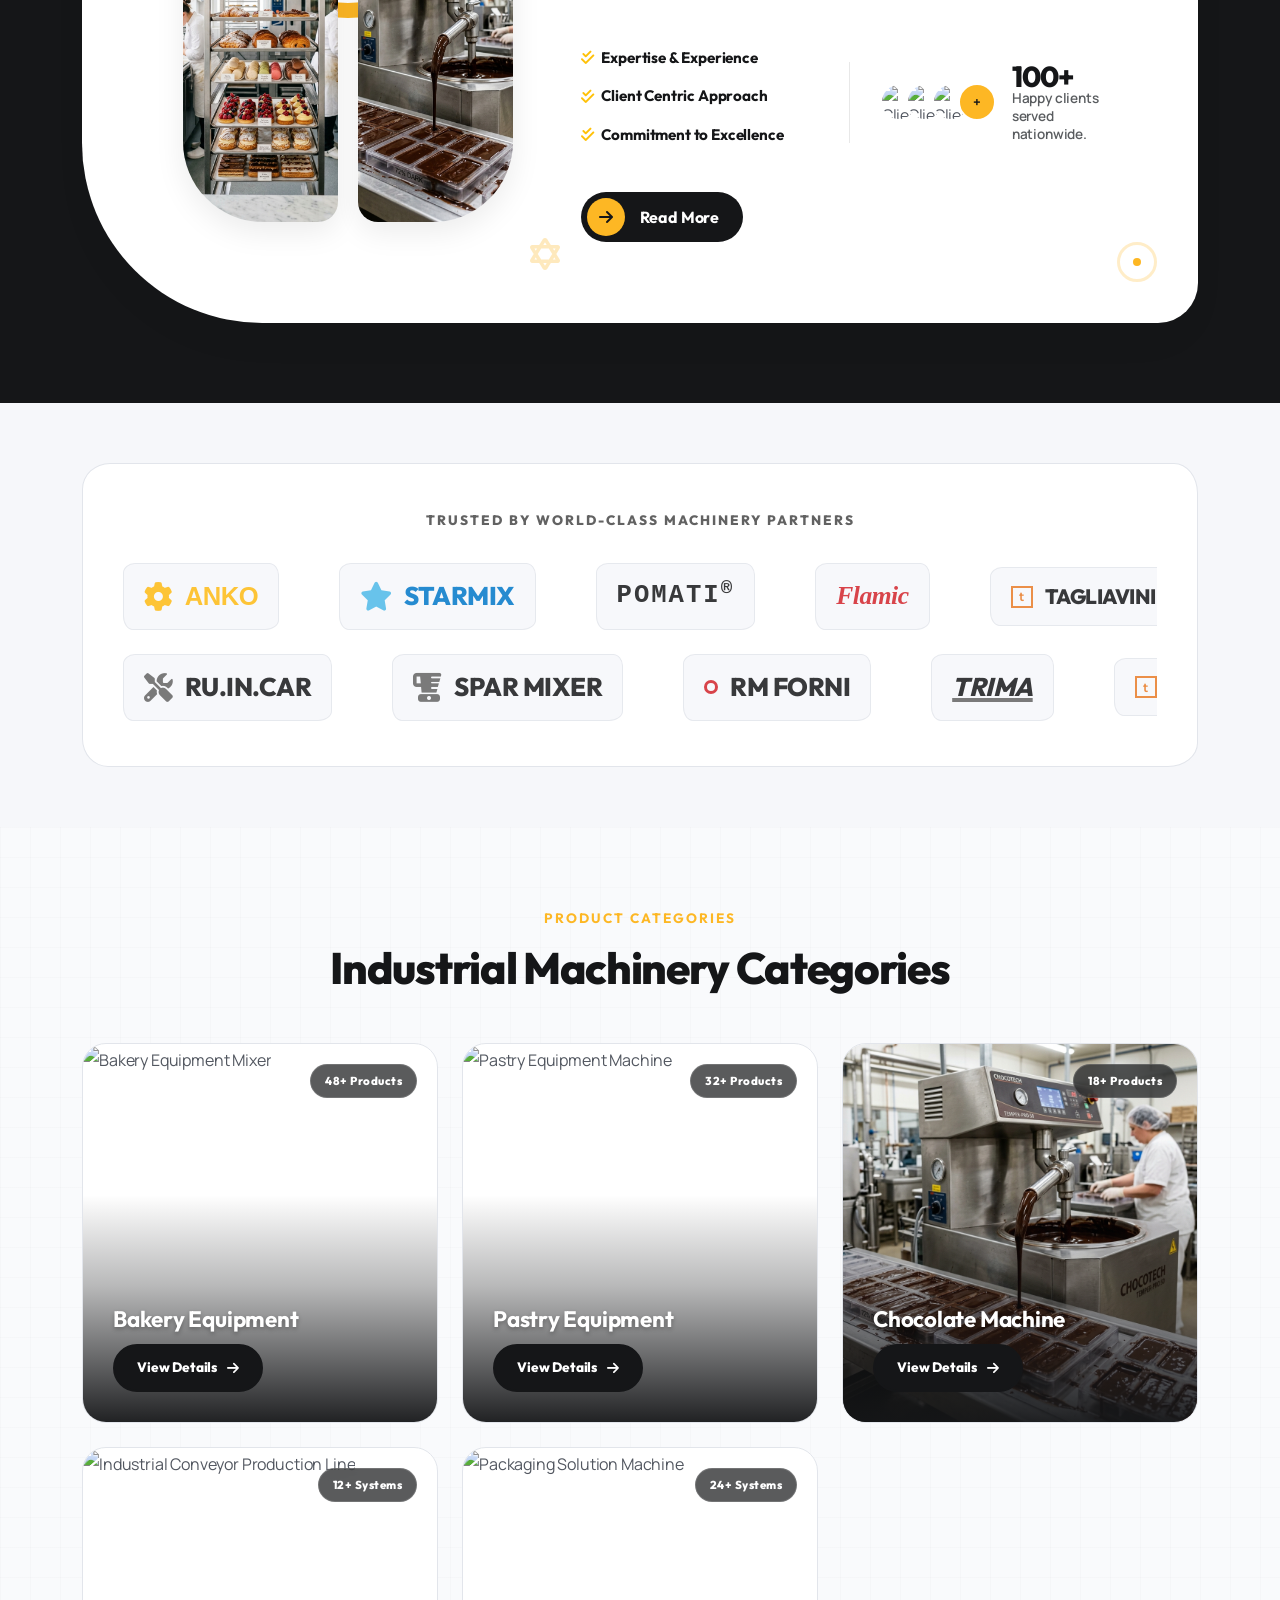
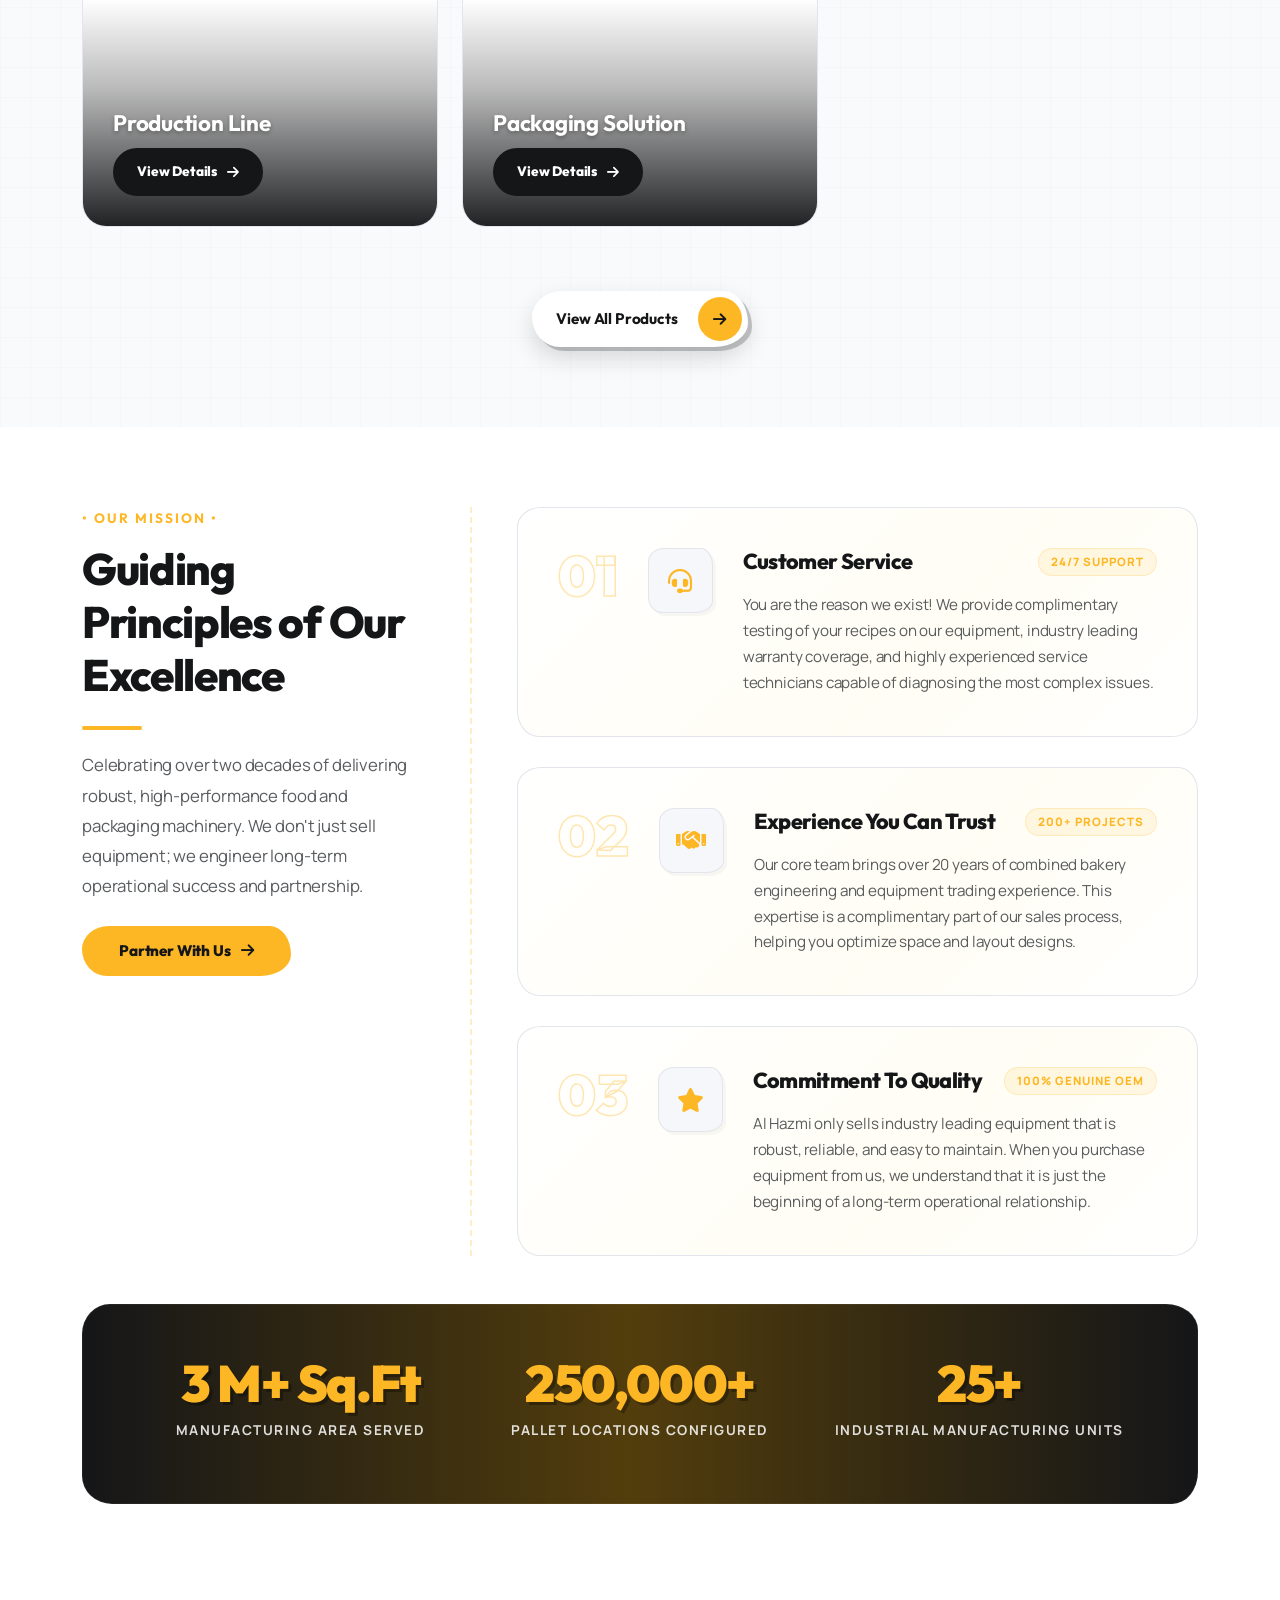
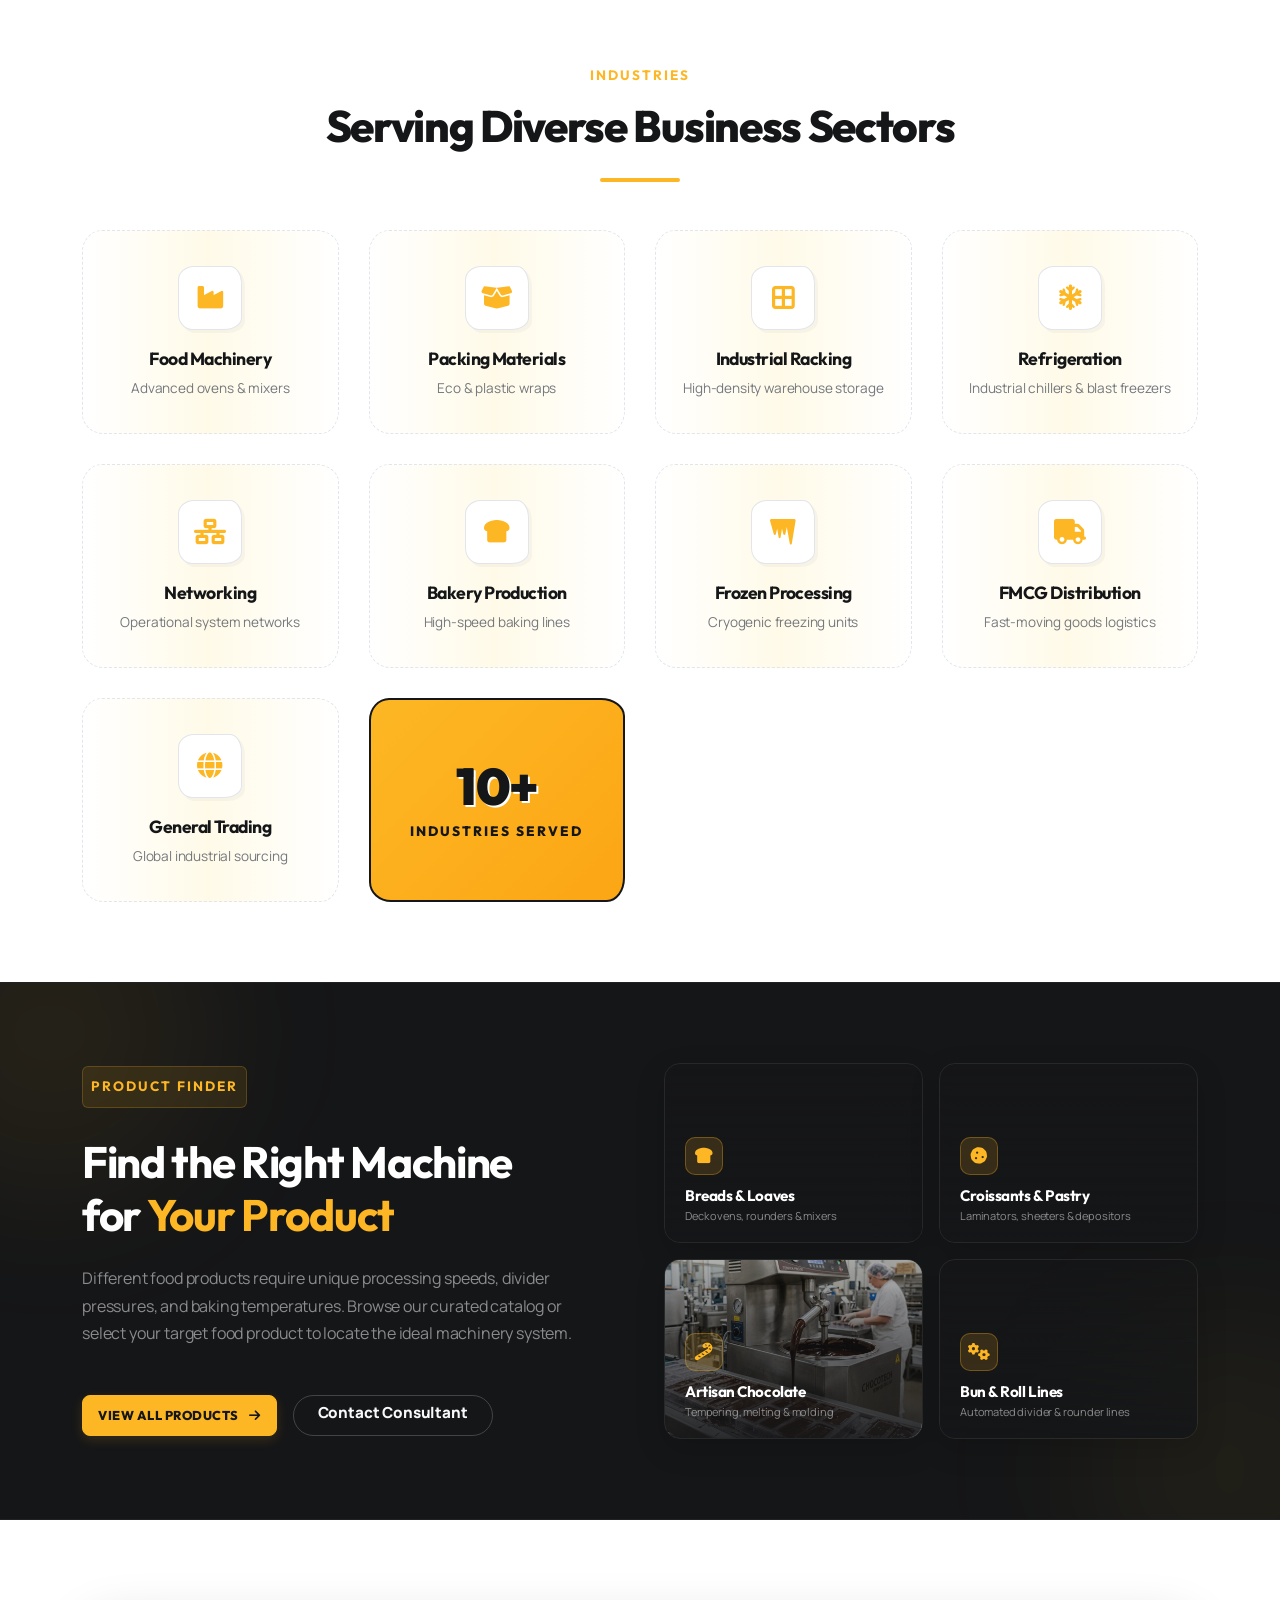
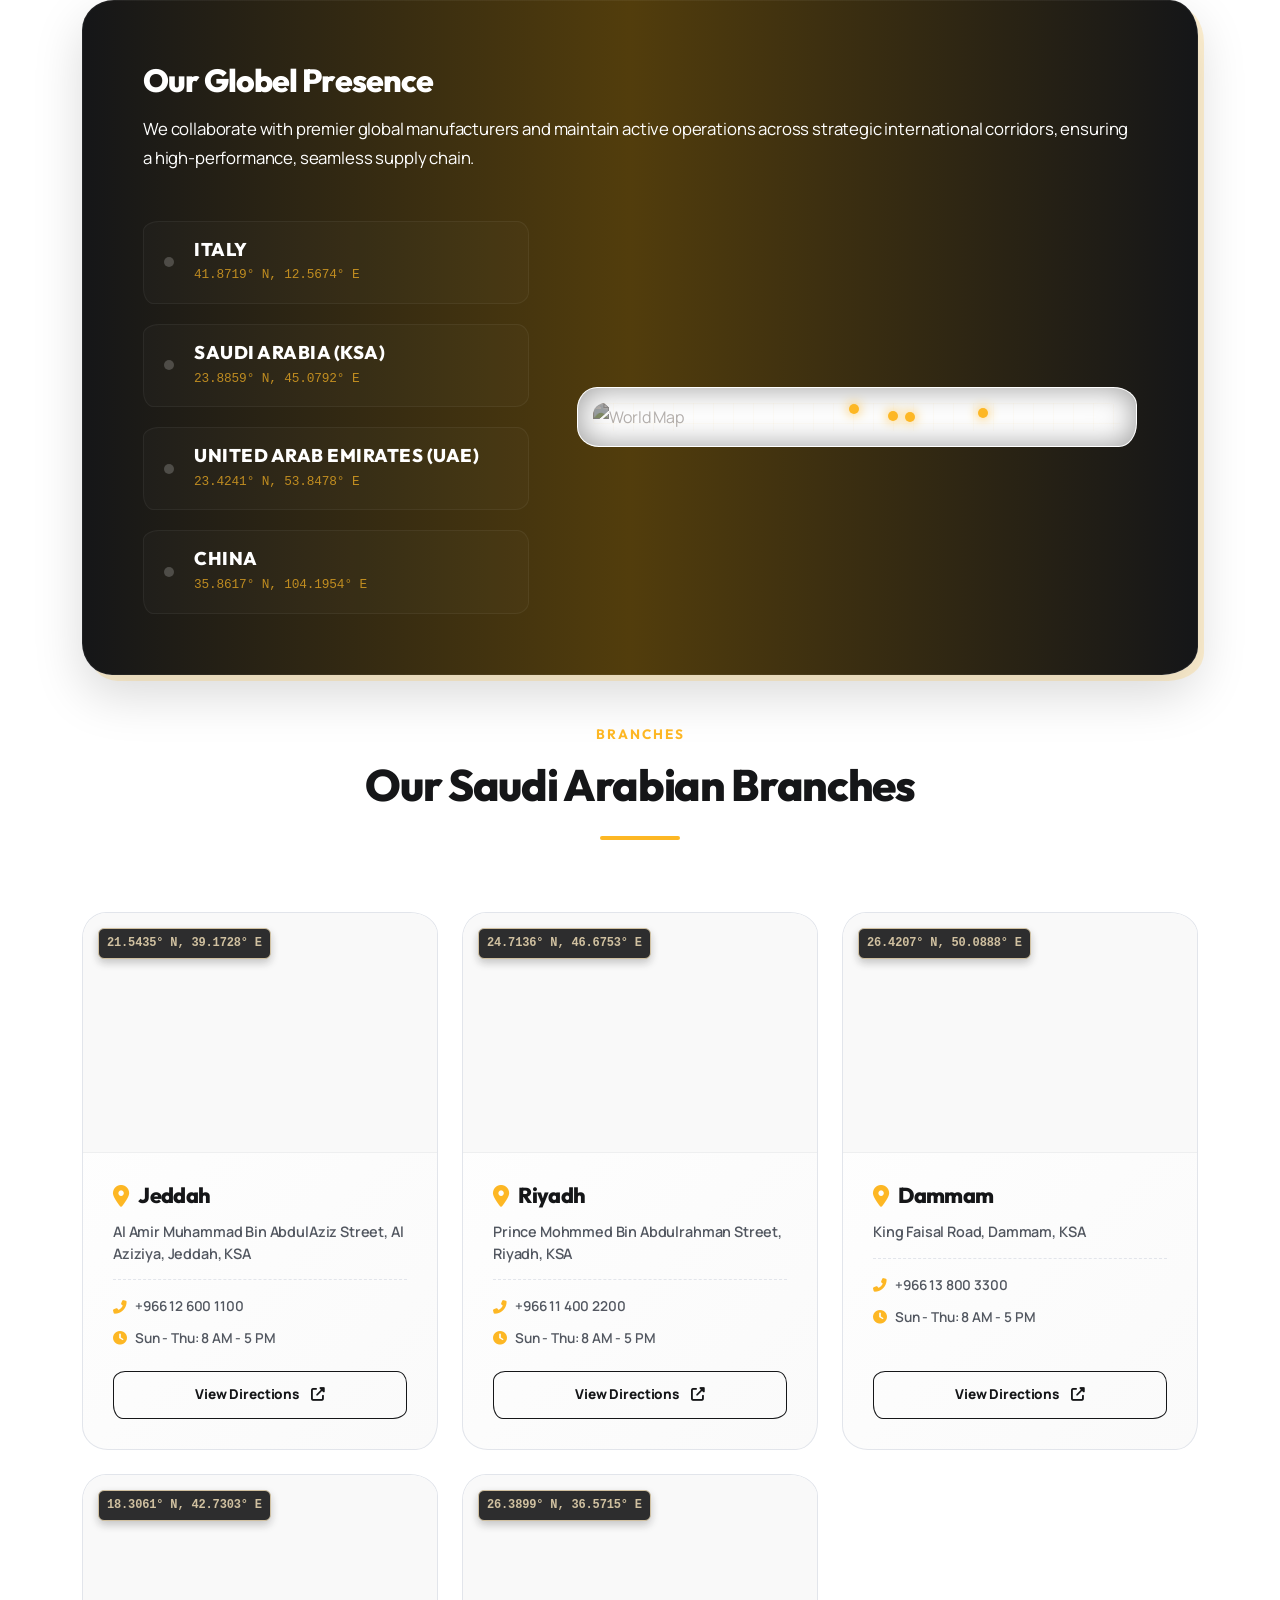
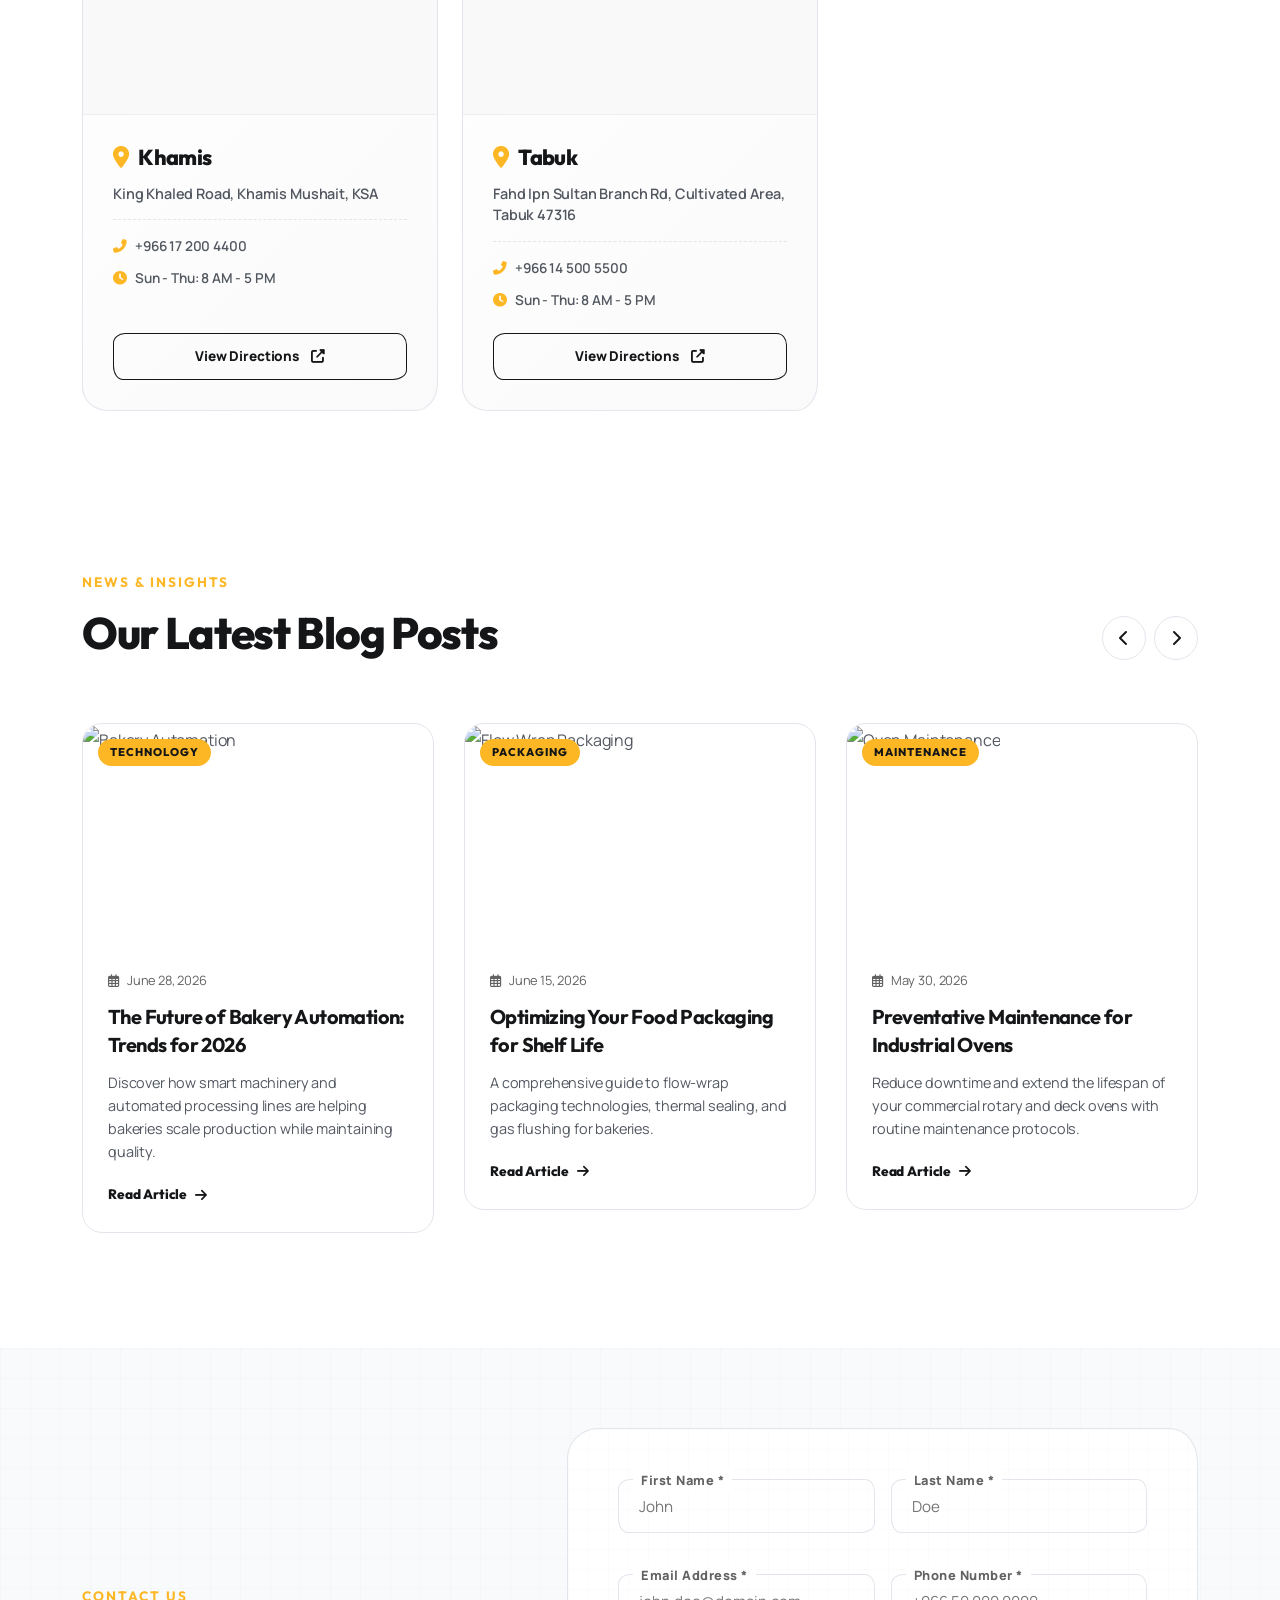
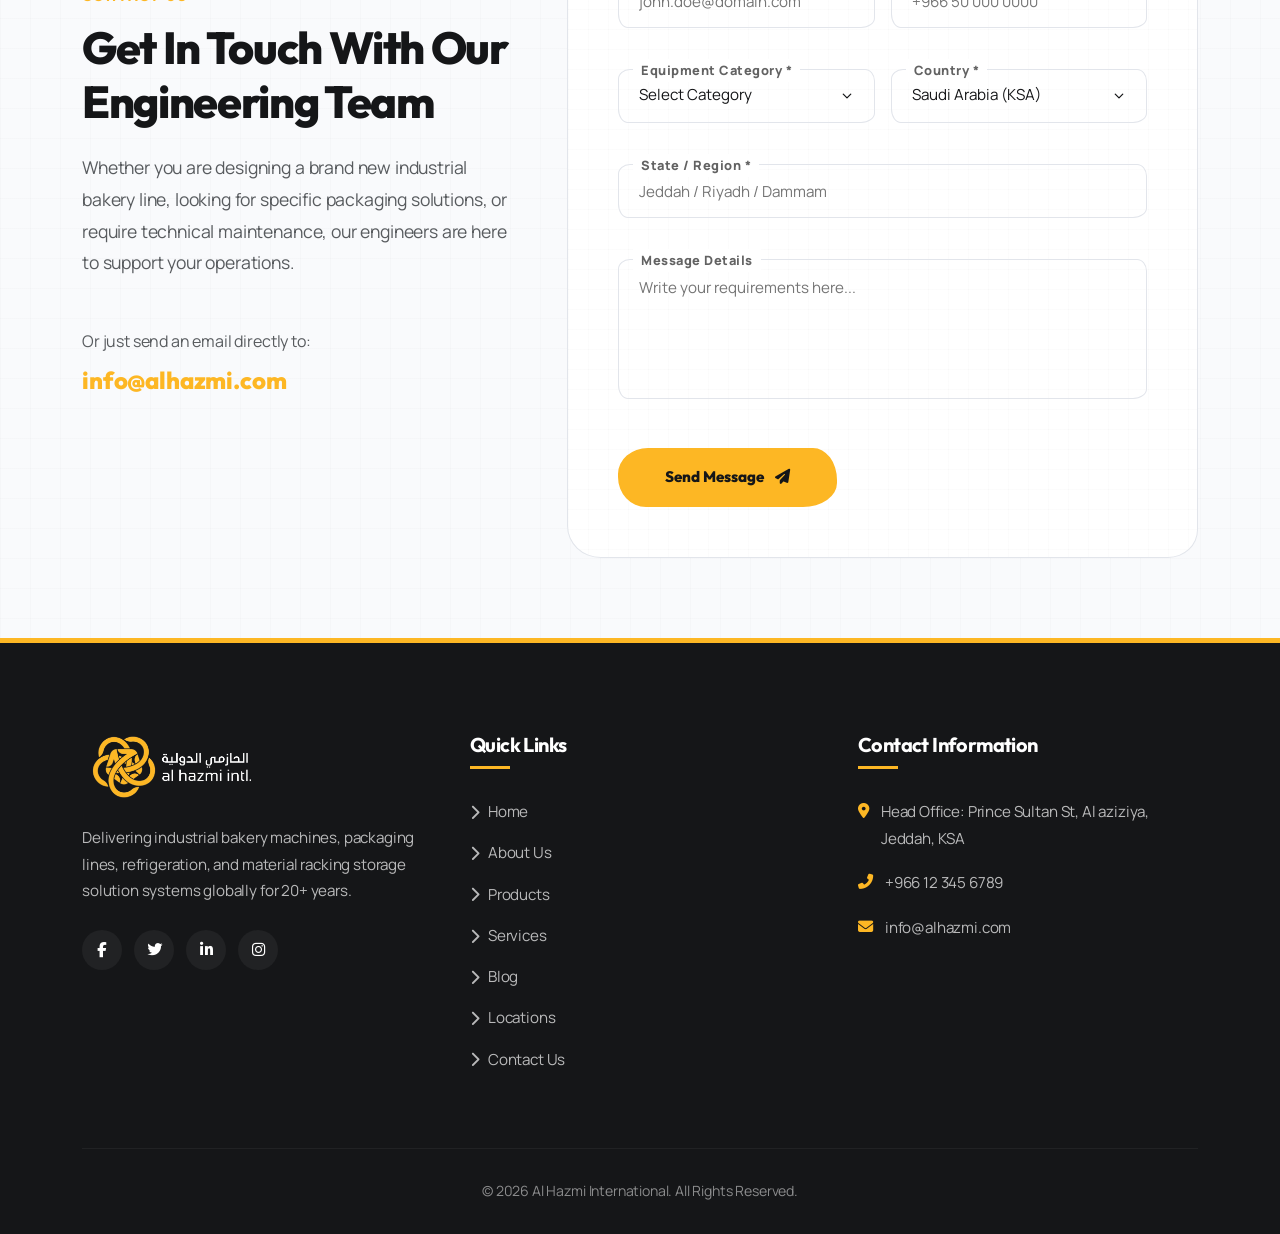
==== commit 30b98df1: "all page supdated" ====
--- a/index.html
+++ b/index.html
@@ -94,7 +94,7 @@
             </li>
           </ul>
           <div>
-            <a href="contact.html" class="btn btn-header-cta">Get a Quote</a>
+            <a href="#" class="btn btn-header-cta" data-bs-toggle="modal" data-bs-target="#quoteModal">Get a Quote</a>
           </div>
         </div>
       </div>
@@ -984,7 +984,7 @@
            rounded"
             style="background: rgba(253, 183, 36, 0.1); color: var(--accent-gold); border: 1px solid rgba(253, 183, 36, 0.2);">Product
             Finder</span>
-          <h2 class="section-title-large text-white mt-3 mb-4 fw-bold" style="font-size: 2.8rem; line-height: 1.2;">
+          <h2 class="section-title-large text-white mt-3 mb-4 fw-bold" style="line-height: 1.2;">
             Find the Right Machine <br>for <span style="color: var(--accent-gold);">Your Product</span>
           </h2>
           <p class="text-white-50 fs-16 mb-5" style="max-width: 500px; line-height: 1.7;">
@@ -992,11 +992,11 @@
             our curated catalog or select your target food product to locate the ideal machinery system.
           </p>
           <div class="d-flex flex-wrap gap-3">
-            <a href="products.html" class="btn btn-gold-catalog px-4 py-3"
+            <a href="machine-finder-section.html" class="btn btn-gold-catalog px-4 py-3"
               style="font-size: 0.95rem; font-weight: 800; border-radius: 50px;">
               View All Products <i class="fas fa-arrow-right ms-2 fs-12"></i>
             </a>
-            <a href="contact.html" class="btn btn-outline-light px-4 py-3"
+            <a href="contact.html" class="btn btn-outline-light px-4 "
               style="font-size: 0.95rem; font-weight: 800; border-radius: 50px; border-color: rgba(255,255,255,0.2);">
               Contact Consultant
             </a>
@@ -1008,7 +1008,7 @@
           <div class="row g-3">
 
             <!-- Card 1: Breads & Loaves -->
-            <div class="col-sm-6">
+            <div class="col-6 col-sm-6">
               <a href="products.html?category=bakery" class="product-finder-card text-decoration-none">
                 <div class="finder-card-bg"
                   style="background-image: url('https://images.unsplash.com/photo-1509440159596-0249088772ff?auto=format&fit=crop&w=400&q=80');">
@@ -1017,8 +1017,8 @@
                 <div class="finder-card-content text-start">
                   <div class="finder-card-icon"><i class="fas fa-bread-slice"></i></div>
                   <div>
-                    <h5 class="fw-bold mb-1 text-white">Breads & Loaves</h5>
-                    <p class="mb-0 text-white-50 fs-12">Deck ovens, rounders & mixers</p>
+                    <h5 class="fw-bold mb-1 text-white" style="font-size: 0.95rem;">Breads & Loaves</h5>
+                    <p class="mb-0 text-white-50" style="font-size: 11px; line-height: 1.2;">Deck ovens, rounders & mixers</p>
                   </div>
                   <span class="finder-card-arrow"><i class="fas fa-chevron-right"></i></span>
                 </div>
@@ -1026,7 +1026,7 @@
             </div>
 
             <!-- Card 2: Croissants & Pastry -->
-            <div class="col-sm-6">
+            <div class="col-6 col-sm-6">
               <a href="products.html?category=pastry" class="product-finder-card text-decoration-none">
                 <div class="finder-card-bg"
                   style="background-image: url('https://images.unsplash.com/photo-1555507036-ab1f4038808a?auto=format&fit=crop&w=400&q=80');">
@@ -1035,8 +1035,8 @@
                 <div class="finder-card-content text-start">
                   <div class="finder-card-icon"><i class="fas fa-cookie"></i></div>
                   <div>
-                    <h5 class="fw-bold mb-1 text-white">Croissants & Pastry</h5>
-                    <p class="mb-0 text-white-50 fs-12">Laminators, sheeters & depositors</p>
+                    <h5 class="fw-bold mb-1 text-white" style="font-size: 0.95rem;">Croissants & Pastry</h5>
+                    <p class="mb-0 text-white-50" style="font-size: 11px; line-height: 1.2;">Laminators, sheeters & depositors</p>
                   </div>
                   <span class="finder-card-arrow"><i class="fas fa-chevron-right"></i></span>
                 </div>
@@ -1044,15 +1044,15 @@
             </div>
 
             <!-- Card 3: Artisan Chocolate -->
-            <div class="col-sm-6">
+            <div class="col-6 col-sm-6">
               <a href="products.html?category=chocolate" class="product-finder-card text-decoration-none">
                 <div class="finder-card-bg" style="background-image: url('assets/images/chocolate.png');"></div>
                 <div class="finder-card-overlay"></div>
                 <div class="finder-card-content text-start">
                   <div class="finder-card-icon"><i class="fas fa-candy-cane"></i></div>
                   <div>
-                    <h5 class="fw-bold mb-1 text-white">Artisan Chocolate</h5>
-                    <p class="mb-0 text-white-50 fs-12">Tempering, melting & molding</p>
+                    <h5 class="fw-bold mb-1 text-white" style="font-size: 0.95rem;">Artisan Chocolate</h5>
+                    <p class="mb-0 text-white-50" style="font-size: 11px; line-height: 1.2;">Tempering, melting & molding</p>
                   </div>
                   <span class="finder-card-arrow"><i class="fas fa-chevron-right"></i></span>
                 </div>
@@ -1060,7 +1060,7 @@
             </div>
 
             <!-- Card 4: High-Speed Bun Lines -->
-            <div class="col-sm-6">
+            <div class="col-6 col-sm-6">
               <a href="products.html?category=production" class="product-finder-card text-decoration-none">
                 <div class="finder-card-bg"
                   style="background-image: url('https://images.unsplash.com/photo-1581092918056-0c4c3acd3789?auto=format&fit=crop&w=400&q=80');">
@@ -1069,8 +1069,8 @@
                 <div class="finder-card-content text-start">
                   <div class="finder-card-icon"><i class="fas fa-cogs"></i></div>
                   <div>
-                    <h5 class="fw-bold mb-1 text-white">Bun & Roll Lines</h5>
-                    <p class="mb-0 text-white-50 fs-12">Automated divider & rounder lines</p>
+                    <h5 class="fw-bold mb-1 text-white" style="font-size: 0.95rem;">Bun & Roll Lines</h5>
+                    <p class="mb-0 text-white-50" style="font-size: 11px; line-height: 1.2;">Automated divider & rounder lines</p>
                   </div>
                   <span class="finder-card-arrow"><i class="fas fa-chevron-right"></i></span>
                 </div>
@@ -1352,7 +1352,7 @@
               <h3>The Future of Bakery Automation: Trends for 2026</h3>
               <p>Discover how smart machinery and automated processing lines are helping bakeries scale production while
                 maintaining quality.</p>
-              <a href="about.html" class="blog-read-more">Read Article <i class="fas fa-arrow-right"></i></a>
+              <a href="blog-detail.html?post=bakery-automation" class="blog-read-more">Read Article <i class="fas fa-arrow-right"></i></a>
             </div>
           </div>
 
@@ -1368,7 +1368,7 @@
               <h3>Optimizing Your Food Packaging for Shelf Life</h3>
               <p>A comprehensive guide to flow-wrap packaging technologies, thermal sealing, and gas flushing for
                 bakeries.</p>
-              <a href="about.html" class="blog-read-more">Read Article <i class="fas fa-arrow-right"></i></a>
+              <a href="blog-detail.html?post=food-packaging" class="blog-read-more">Read Article <i class="fas fa-arrow-right"></i></a>
             </div>
           </div>
 
@@ -1384,7 +1384,7 @@
               <h3>Preventative Maintenance for Industrial Ovens</h3>
               <p>Reduce downtime and extend the lifespan of your commercial rotary and deck ovens with routine
                 maintenance protocols.</p>
-              <a href="about.html" class="blog-read-more">Read Article <i class="fas fa-arrow-right"></i></a>
+              <a href="blog-detail.html?post=oven-maintenance" class="blog-read-more">Read Article <i class="fas fa-arrow-right"></i></a>
             </div>
           </div>
 
@@ -1399,7 +1399,7 @@
               <h3>Mastering Chocolate Tempering: Machinery</h3>
               <p>Understanding the crystallization of cocoa butter and how modern tempering machinery ensures a glossy,
                 crisp finish.</p>
-              <a href="about.html" class="blog-read-more">Read Article <i class="fas fa-arrow-right"></i></a>
+              <a href="blog-detail.html?post=chocolate-tempering" class="blog-read-more">Read Article <i class="fas fa-arrow-right"></i></a>
             </div>
           </div>
 
@@ -1415,7 +1415,7 @@
               <h3>Streamlining Factory Logistics with Racking</h3>
               <p>How custom-engineered pallet racking configurations optimize warehousing space and improve inventory
                 flow.</p>
-              <a href="about.html" class="blog-read-more">Read Article <i class="fas fa-arrow-right"></i></a>
+              <a href="blog-detail.html?post=factory-logistics" class="blog-read-more">Read Article <i class="fas fa-arrow-right"></i></a>
             </div>
           </div>
 
@@ -1431,7 +1431,7 @@
               <h3>Choosing the Right Spiral Mixer for Dough</h3>
               <p>An in-depth comparison of spiral vs. planetary mixers and how shear force affects gluten development.
               </p>
-              <a href="about.html" class="blog-read-more">Read Article <i class="fas fa-arrow-right"></i></a>
+              <a href="blog-detail.html?post=dough-mixing" class="blog-read-more">Read Article <i class="fas fa-arrow-right"></i></a>
             </div>
           </div>
 
@@ -1586,6 +1586,7 @@
             <li><a href="about.html"><i class="fas fa-chevron-right fs-10"></i> About Us</a></li>
             <li><a href="products.html"><i class="fas fa-chevron-right fs-10"></i> Products</a></li>
             <li><a href="services.html"><i class="fas fa-chevron-right fs-10"></i> Services</a></li>
+            <li><a href="blog.html"><i class="fas fa-chevron-right fs-10"></i> Blog</a></li>
             <li><a href="locations.html"><i class="fas fa-chevron-right fs-10"></i> Locations</a></li>
             <li><a href="contact.html"><i class="fas fa-chevron-right fs-10"></i> Contact Us</a></li>
           </ul>
@@ -1613,10 +1614,42 @@
     </div>
   </footer>
 
-  <!-- Floating WhatsApp Action -->
-  <a href="https://wa.me/966123456789" class="whatsapp-floating" target="_blank" rel="noopener noreferrer">
-    <i class="fab fa-whatsapp"></i>
-  </a>
+  <!-- Floating Action Button (FAB) -->
+  <div class="fab-container" id="mainFabContainer">
+    <div class="fab-options">
+      <!-- Profile/Catalog Download Link -->
+      <a href="#" class="fab-btn fab-btn-download" title="Download Profile" download>
+        <i class="fas fa-file-download"></i>
+      </a>
+      <!-- WhatsApp Floating Action -->
+      <a href="https://wa.me/966123456789" class="fab-btn fab-btn-whatsapp" target="_blank" rel="noopener noreferrer" title="Chat on WhatsApp">
+        <i class="fab fa-whatsapp"></i>
+      </a>
+    </div>
+    <!-- Main FAB Trigger -->
+    <button class="fab-trigger" id="fabTriggerBtn" aria-label="Toggle Actions">
+      <i class="fas fa-plus"></i>
+    </button>
+  </div>
+
+  <!-- Floating Action Button Toggle Script -->
+  <script>
+    document.addEventListener('DOMContentLoaded', () => {
+      const fabContainer = document.getElementById('mainFabContainer');
+      const fabTrigger = document.getElementById('fabTriggerBtn');
+      if (fabTrigger && fabContainer) {
+        fabTrigger.addEventListener('click', (e) => {
+          e.stopPropagation();
+          fabContainer.classList.toggle('active');
+        });
+        document.addEventListener('click', (e) => {
+          if (!fabContainer.contains(e.target)) {
+            fabContainer.classList.remove('active');
+          }
+        });
+      }
+    });
+  </script>
 
   <!-- JS Scripts -->
   <!-- Bootstrap Bundle 5.3 JS -->
@@ -1788,7 +1821,134 @@
         });
       });
     });
+
+    // Handle Quote Modal Submit
+    document.addEventListener('DOMContentLoaded', () => {
+      const form = document.getElementById('modalQuoteForm');
+      const successMsg = document.getElementById('modalSuccessMsg');
+      
+      if (form) {
+        form.addEventListener('submit', (e) => {
+          e.preventDefault();
+          
+          if (!form.checkValidity()) {
+            e.stopPropagation();
+            form.classList.add('was-validated');
+            return;
+          }
+          
+          form.classList.add('d-none');
+          successMsg.classList.remove('d-none');
+          
+          const modalEl = document.getElementById('quoteModal');
+          modalEl.addEventListener('hidden.bs.modal', () => {
+            form.reset();
+            form.classList.remove('was-validated');
+            form.classList.remove('d-none');
+            successMsg.classList.add('d-none');
+          }, { once: true });
+        });
+      }
+    });
   </script>
+
+  <!-- Get a Quote Modal -->
+  <div class="modal fade" id="quoteModal" tabindex="-1" aria-labelledby="quoteModalLabel" aria-hidden="true">
+    <div class="modal-dialog modal-dialog-centered modal-lg">
+      <div class="modal-content border-0 rounded-4 overflow-hidden shadow-lg bg-dark text-white">
+        <div class="modal-header border-bottom border-secondary p-4" style="background: #1c1d1f;">
+          <div class="d-flex align-items-center gap-3">
+            <div class="bg-gold p-2 rounded-3 text-dark d-flex align-items-center justify-content-center" style="width: 40px; height: 40px; background-color: var(--accent-gold);">
+              <i class="fas fa-file-invoice-dollar fs-5"></i>
+            </div>
+            <div>
+              <h5 class="modal-title fw-bold font-headings text-white mb-0" id="quoteModalLabel">Request a Custom Quote</h5>
+              <p class="text-white-50 mb-0 small">Tell us about your production requirements</p>
+            </div>
+          </div>
+          <button type="button" class="btn-close btn-close-white" data-bs-dismiss="modal" aria-label="Close"></button>
+        </div>
+        <div class="modal-body p-4 p-md-5" style="background: #151618;">
+          <form id="modalQuoteForm" novalidate>
+            <div class="row g-4">
+              <!-- Full Name -->
+              <div class="col-md-6 text-start">
+                <label for="modalName" class="form-label small fw-semibold text-white-50 text-uppercase" style="letter-spacing: 0.5px;">Full Name *</label>
+                <div class="input-group">
+                  <span class="input-group-text"><i class="fas fa-user"></i></span>
+                  <input type="text" class="form-control" id="modalName" placeholder="John Doe" required>
+                </div>
+              </div>
+              <!-- Business Email -->
+              <div class="col-md-6 text-start">
+                <label for="modalEmail" class="form-label small fw-semibold text-white-50 text-uppercase" style="letter-spacing: 0.5px;">Business Email *</label>
+                <div class="input-group">
+                  <span class="input-group-text"><i class="fas fa-envelope"></i></span>
+                  <input type="email" class="form-control" id="modalEmail" placeholder="name@company.com" required>
+                </div>
+              </div>
+              <!-- Phone -->
+              <div class="col-md-6 text-start">
+                <label for="modalPhone" class="form-label small fw-semibold text-white-50 text-uppercase" style="letter-spacing: 0.5px;">Phone Number *</label>
+                <div class="input-group">
+                  <span class="input-group-text"><i class="fas fa-phone-alt"></i></span>
+                  <input type="tel" class="form-control" id="modalPhone" placeholder="+966 50 000 0000" required>
+                </div>
+              </div>
+              <!-- Company Name -->
+              <div class="col-md-6 text-start">
+                <label for="modalCompany" class="form-label small fw-semibold text-white-50 text-uppercase" style="letter-spacing: 0.5px;">Company Name</label>
+                <div class="input-group">
+                  <span class="input-group-text"><i class="fas fa-building"></i></span>
+                  <input type="text" class="form-control" id="modalCompany" placeholder="Al Hazmi Co.">
+                </div>
+              </div>
+              <!-- Product Category -->
+              <div class="col-md-12 text-start">
+                <label for="modalCategory" class="form-label small fw-semibold text-white-50 text-uppercase" style="letter-spacing: 0.5px;">Interest Category *</label>
+                <div class="input-group">
+                  <span class="input-group-text"><i class="fas fa-th-large"></i></span>
+                  <select class="form-select" id="modalCategory" required>
+                    <option value="" disabled selected>Select category...</option>
+                    <option value="bakery">Bakery Equipment</option>
+                    <option value="pastry">Pastry Equipment</option>
+                    <option value="chocolate">Chocolate Machines</option>
+                    <option value="production">Production Lines</option>
+                    <option value="packaging">Packaging Solutions</option>
+                    <option value="racking">Industrial Racking Solutions</option>
+                    <option value="other">Other Machinery</option>
+                  </select>
+                </div>
+              </div>
+              <!-- Message -->
+              <div class="col-md-12 text-start">
+                <label for="modalMessage" class="form-label small fw-semibold text-white-50 text-uppercase" style="letter-spacing: 0.5px;">Production Requirements / Message</label>
+                <textarea class="form-control" id="modalMessage" rows="4" placeholder="Please describe the machine capacity, target products, and electrical specs..."></textarea>
+              </div>
+            </div>
+            <!-- Submit Button -->
+            <div class="mt-4 pt-2 text-end">
+              <button type="button" class="btn btn-outline-secondary px-4 py-2 me-2 rounded-pill font-headings text-white-50 border-secondary" data-bs-dismiss="modal">Cancel</button>
+              <button type="submit" class="btn btn-header-cta px-4 py-2">Submit Request <i class="fas fa-paper-plane ms-2"></i></button>
+            </div>
+          </form>
+          <!-- Success Message -->
+          <div id="modalSuccessMsg" class="d-none py-5 text-center">
+            <div class="mb-4">
+              <span class="bg-gold rounded-circle d-inline-flex align-items-center justify-content-center" style="width: 80px; height: 80px; box-shadow: 0 0 0 10px rgba(253, 183, 36, 0.15); background-color: var(--accent-gold);">
+                <i class="fas fa-check text-dark fs-1"></i>
+              </span>
+            </div>
+            <h3 class="fw-bold font-headings text-white mb-2">Quote Request Received!</h3>
+            <p class="text-white-50 mx-auto" style="max-width: 480px; line-height: 1.6;">
+              Thank you for requesting a quote. Our engineering sales team will review your requirements and get in touch with a customized proposal within 24 hours.
+            </p>
+            <button type="button" class="btn btn-outline-secondary px-4 py-2 mt-4 rounded-pill font-headings text-white-50 border-secondary" data-bs-dismiss="modal">Close Window</button>
+          </div>
+        </div>
+      </div>
+    </div>
+  </div>
 </body>
 
 </html>
--- a/styles.css
+++ b/styles.css
@@ -356,7 +356,7 @@
   height: 100%;
   background: linear-gradient(90deg, rgba(21, 22, 24, 0.646) 0%, rgba(21, 22, 24, 0.73) 35%, rgba(21, 22, 24, 0.487) 70%, rgba(21, 22, 24, 0.092) 100%);
   z-index: 3;
-  opacity: 0.9;
+  opacity: 0.8;
 }
 
 @keyframes zoomSlow {
@@ -1184,7 +1184,7 @@
 
 .partner-logo-item:hover {
   filter: grayscale(0) opacity(1);
-  transform: scale(1.08) rotate(1deg);
+  /* transform: scale(1.08) rotate(1deg); */
   background-color: var(--white);
   border-color: var(--accent-gold);
   box-shadow: 4px 4px 0px rgba(253, 183, 36, 0.2);
@@ -2635,44 +2635,102 @@
 }
 
 /* --- Floating Elements --- */
-.whatsapp-floating {
+/* --- Floating Action Button (FAB) --- */
+.fab-container {
   position: fixed;
   bottom: 30px;
   right: 30px;
+  z-index: 999;
+  display: flex;
+  flex-direction: column;
+  align-items: center;
+  gap: 15px;
+}
+
+.fab-trigger {
   width: 60px;
   height: 60px;
+  border-radius: 50%;
+  background-color: var(--accent-gold);
+  color: var(--primary-dark);
+  border: none;
+  display: flex;
+  align-items: center;
+  justify-content: center;
+  font-size: 1.5rem;
+  box-shadow: 0 10px 25px rgba(253, 183, 36, 0.3);
+  cursor: pointer;
+  z-index: 1001;
+  transition: transform 0.4s cubic-bezier(0.175, 0.885, 0.32, 1.275), background-color 0.3s ease, box-shadow 0.3s ease;
+}
+
+.fab-trigger:hover {
+  transform: scale(1.05) translateY(-2px);
+  background-color: #f7b11d;
+  box-shadow: 0 15px 30px rgba(253, 183, 36, 0.45);
+}
+
+.fab-container.active .fab-trigger {
+  transform: rotate(135deg);
+  background-color: #e0981b;
+}
+
+.fab-options {
+  display: flex;
+  flex-direction: column;
+  gap: 12px;
+  align-items: center;
+  opacity: 0;
+  pointer-events: none;
+  transform: translateY(20px);
+  transition: all 0.3s cubic-bezier(0.25, 0.8, 0.25, 1);
+  z-index: 1000;
+}
+
+.fab-container.active .fab-options {
+  opacity: 1;
+  pointer-events: auto;
+  transform: translateY(0);
+}
+
+.fab-btn {
+  width: 50px;
+  height: 50px;
+  border-radius: 50%;
+  display: flex;
+  align-items: center;
+  justify-content: center;
+  font-size: 1.3rem;
+  box-shadow: 0 8px 20px rgba(0, 0, 0, 0.15);
+  transition: all 0.3s cubic-bezier(0.175, 0.885, 0.32, 1.275);
+}
+
+.fab-btn:hover {
+  transform: scale(1.1) translateY(-2px);
+}
+
+.fab-btn-whatsapp {
   background-color: #25D366;
-  color: var(--white);
-  border-radius: 50%;
-  display: flex;
-  align-items: center;
-  justify-content: center;
-  font-size: 1.8rem;
-  box-shadow: 0 10px 25px rgba(37, 211, 102, 0.3);
-  z-index: 999;
-  transition: var(--transition-smooth);
-  animation: pulseWhatsapp 2s infinite;
-}
-
-.whatsapp-floating:hover {
-  color: var(--white);
-  transform: scale(1.1) translateY(-3px);
-  box-shadow: 0 15px 30px rgba(37, 211, 102, 0.45);
-}
-
-@keyframes pulseWhatsapp {
-  0% {
-    box-shadow: 0 0 0 0 rgba(37, 211, 102, 0.5);
-  }
-
-  70% {
-    box-shadow: 0 0 0 15px rgba(37, 211, 102, 0);
-  }
-
-  100% {
-    box-shadow: 0 0 0 0 rgba(37, 211, 102, 0);
-  }
-}
+  color: var(--white) !important;
+  box-shadow: 0 8px 20px rgba(37, 211, 102, 0.3);
+}
+
+.fab-btn-whatsapp:hover {
+  box-shadow: 0 12px 25px rgba(37, 211, 102, 0.45);
+}
+
+.fab-btn-download {
+  background-color: var(--primary-dark);
+  color: var(--accent-gold) !important;
+  border: 2px solid var(--accent-gold);
+}
+
+.fab-btn-download:hover {
+  background-color: var(--accent-gold);
+  color: var(--primary-dark) !important;
+  box-shadow: 0 12px 25px rgba(253, 183, 36, 0.35);
+}
+
 
 /* --- Mobile Responsiveness Adjustments --- */
 @media (max-width: 991px) {
@@ -2858,7 +2916,7 @@
 .about-hero-section {
   position: relative;
   background-color: var(--primary-dark);
-  background-image: linear-gradient(135deg, rgba(21, 22, 24, 0.82) 0%, rgba(21, 22, 24, 0.96) 100%), url('assets/images/hero_bakery.png');
+  background-image: url('assets/images/hero_bakery.png');
   background-size: cover;
   background-position: center;
   background-attachment: fixed;
@@ -2899,7 +2957,7 @@
 }
 
 .about-hero-container {
-  margin-top: 80px;
+  margin-top: 100px;
   position: relative;
   z-index: 5;
 }
@@ -2955,6 +3013,8 @@
   background: rgba(253, 183, 36, 0.1);
   border: 1px solid rgba(253, 183, 36, 0.25);
   border-radius: 30px;
+  width: fit-content !important;
+
 }
 
 .about-page-tag-icon {
@@ -3402,17 +3462,60 @@
     font-size: 1.1rem;
     margin-bottom: 10px;
   }
+
+  .product-card {
+    height: 300px;
+  }
+
+  .product-overlay-content {
+    padding: 20px;
+    gap: 8px;
+  }
+
+  .product-overlay-content h3 {
+    font-size: 1.2rem;
+  }
+
+  .inline-video-thumb {
+    width: 75px;
+    height: 42px;
+  }
 }
 
 
 /* Responsive adjustment for sticky sidebar on about page */
 @media (max-width: 991px) {
+  .mission-stack-card {
+    display: block;
+    padding: 20px;
+  }
+
+  .mission-num {
+    font-size: 2rem;
+    margin-bottom: 10px;
+  }
+
   .about-page-headline {
     font-size: 2.2rem;
   }
 
   .about-page-content-wrapper {
     padding-left: 0;
+  }
+
+  .mission-card-icon {
+    width: 45px;
+    height: 45px;
+    font-size: 1rem;
+    margin-bottom: 10px;
+  }
+
+  .mission-cards-stack {
+    padding-left: 20px;
+  }
+
+  .presence-world-wrap {
+    padding: 25px;
   }
 }
 
@@ -3635,7 +3738,7 @@
   box-shadow: 0 10px 30px rgba(253, 183, 36, 0.12) !important;
 }
 
-.filter-search-input:focus ~ .search-icon {
+.filter-search-input:focus~.search-icon {
   transform: translateY(-50%) scale(1.1);
   color: var(--primary-dark);
 }
@@ -4381,4 +4484,63 @@
 
 .custom-specs-accordion .accordion-item:hover {
   border-color: rgba(253, 183, 36, 0.3) !important;
+}
+
+/* --- Get a Quote Modal Styling --- */
+#quoteModal .modal-content {
+  background-color: var(--primary-dark) !important;
+  border: 1px solid rgba(255, 255, 255, 0.1) !important;
+}
+
+#quoteModal .form-control,
+#quoteModal .form-select {
+  background-color: #1e1f22 !important;
+  color: #ffffff !important;
+  border: 1px solid rgba(255, 255, 255, 0.08) !important;
+  border-radius: 8px !important;
+  transition: all 0.3s ease;
+}
+
+#quoteModal .form-control::placeholder {
+  color: rgba(255, 255, 255, 0.3) !important;
+}
+
+#quoteModal .form-control:focus,
+#quoteModal .form-select:focus {
+  border-color: var(--accent-gold) !important;
+  box-shadow: 0 0 0 3px rgba(253, 183, 36, 0.15) !important;
+  background-color: #1e1f22 !important;
+  color: #ffffff !important;
+}
+
+#quoteModal .input-group-text {
+  background-color: #1e1f22 !important;
+  color: rgba(255, 255, 255, 0.5) !important;
+  border: 1px solid rgba(255, 255, 255, 0.08) !important;
+  border-right: none !important;
+  border-radius: 8px 0 0 8px !important;
+}
+
+#quoteModal .form-control {
+  border-top-left-radius: 0 !important;
+  border-bottom-left-radius: 0 !important;
+}
+
+#quoteModal .form-select {
+  border-top-left-radius: 0 !important;
+  border-bottom-left-radius: 0 !important;
+}
+
+#quoteModal .btn-close-white {
+  filter: invert(1) grayscale(100%) brightness(200%);
+  opacity: 0.8;
+}
+
+#quoteModal .btn-close-white:hover {
+  opacity: 1;
+}
+
+#quoteModal .form-select option {
+  background-color: #1e1f22 !important;
+  color: #ffffff !important;
 }
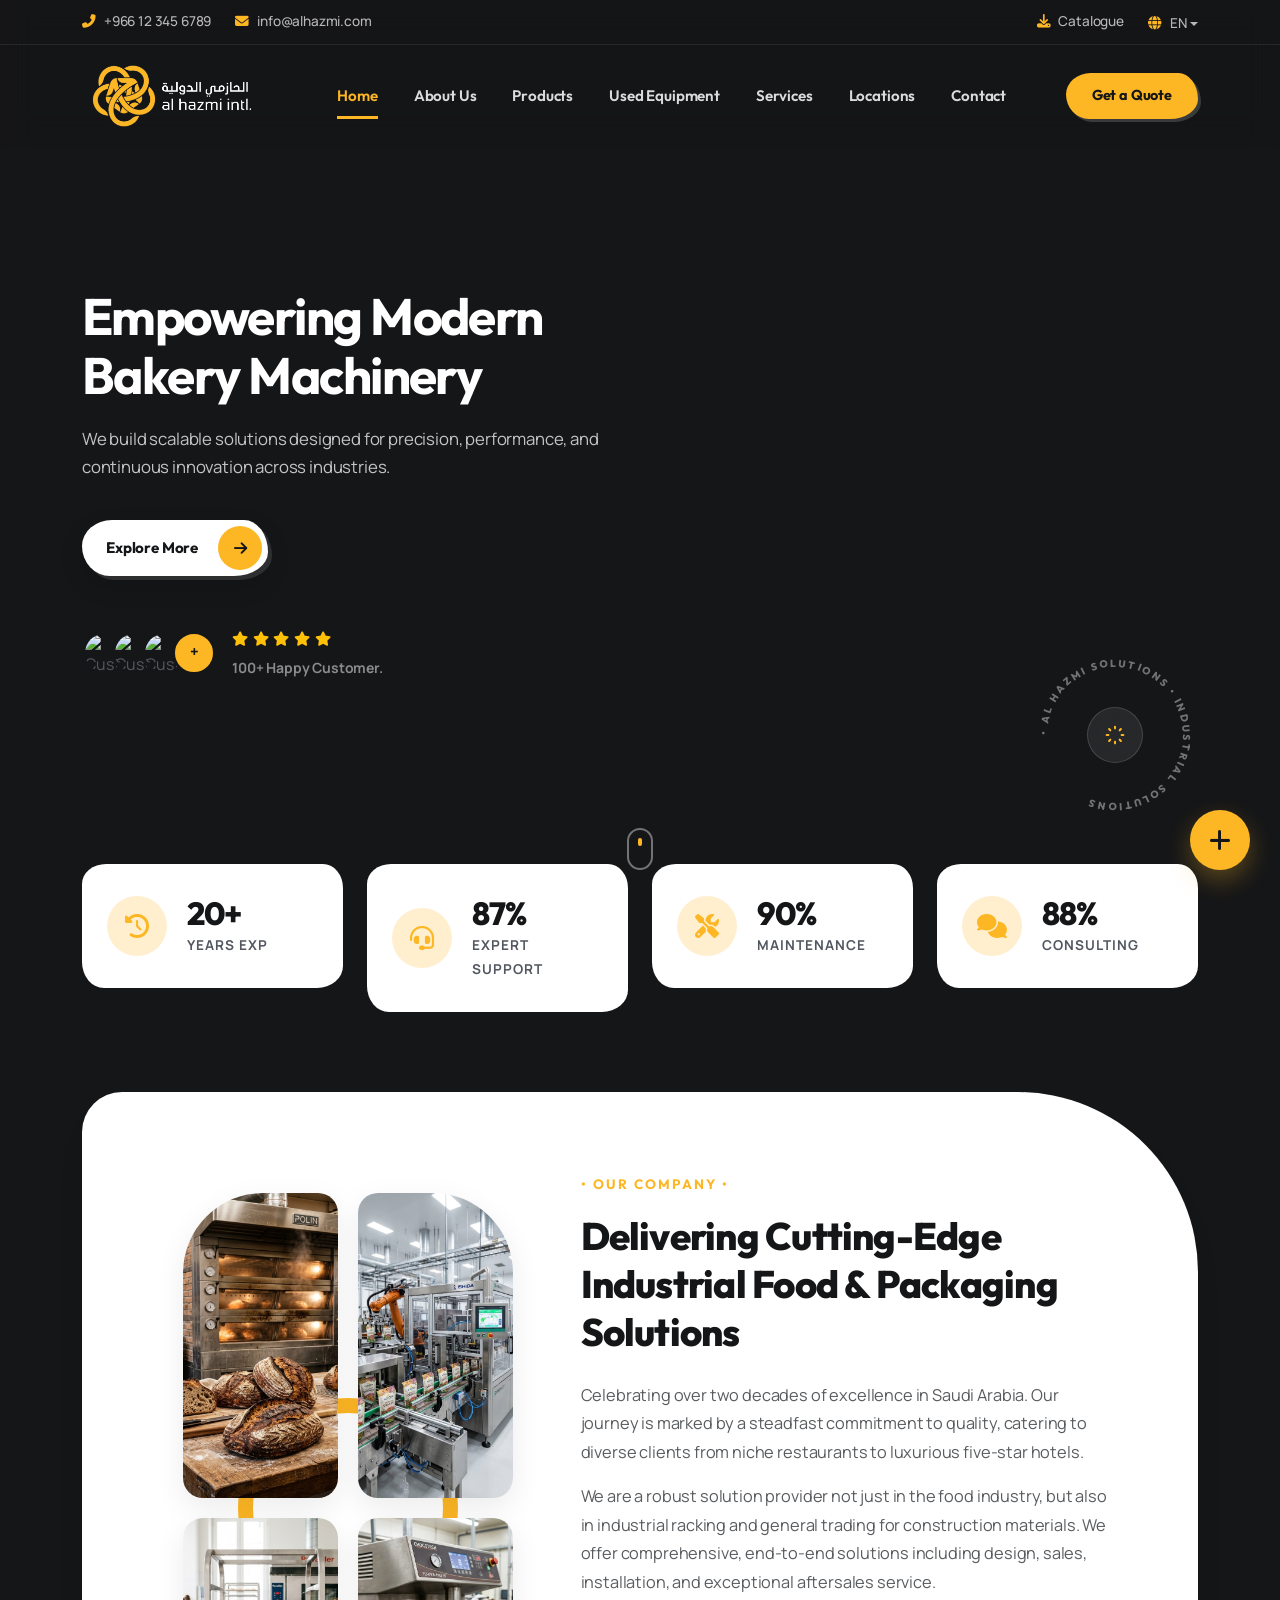
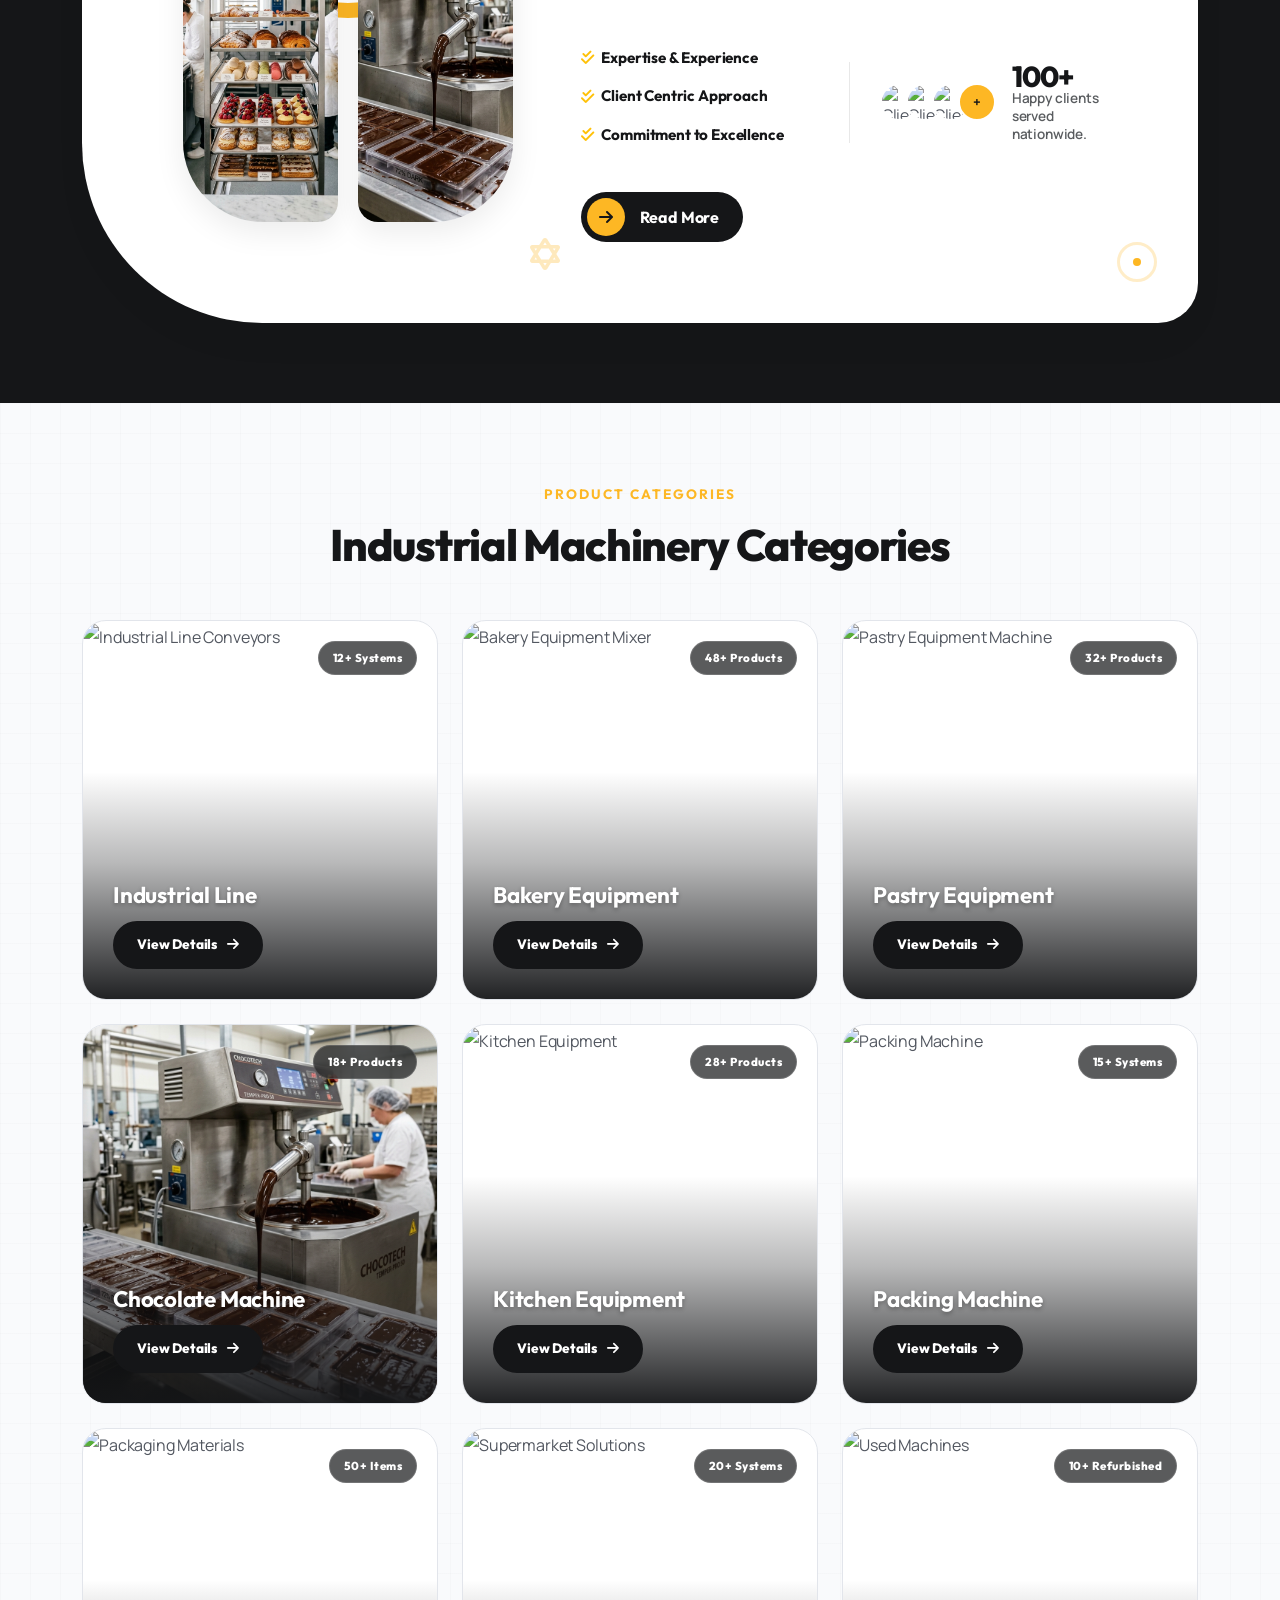
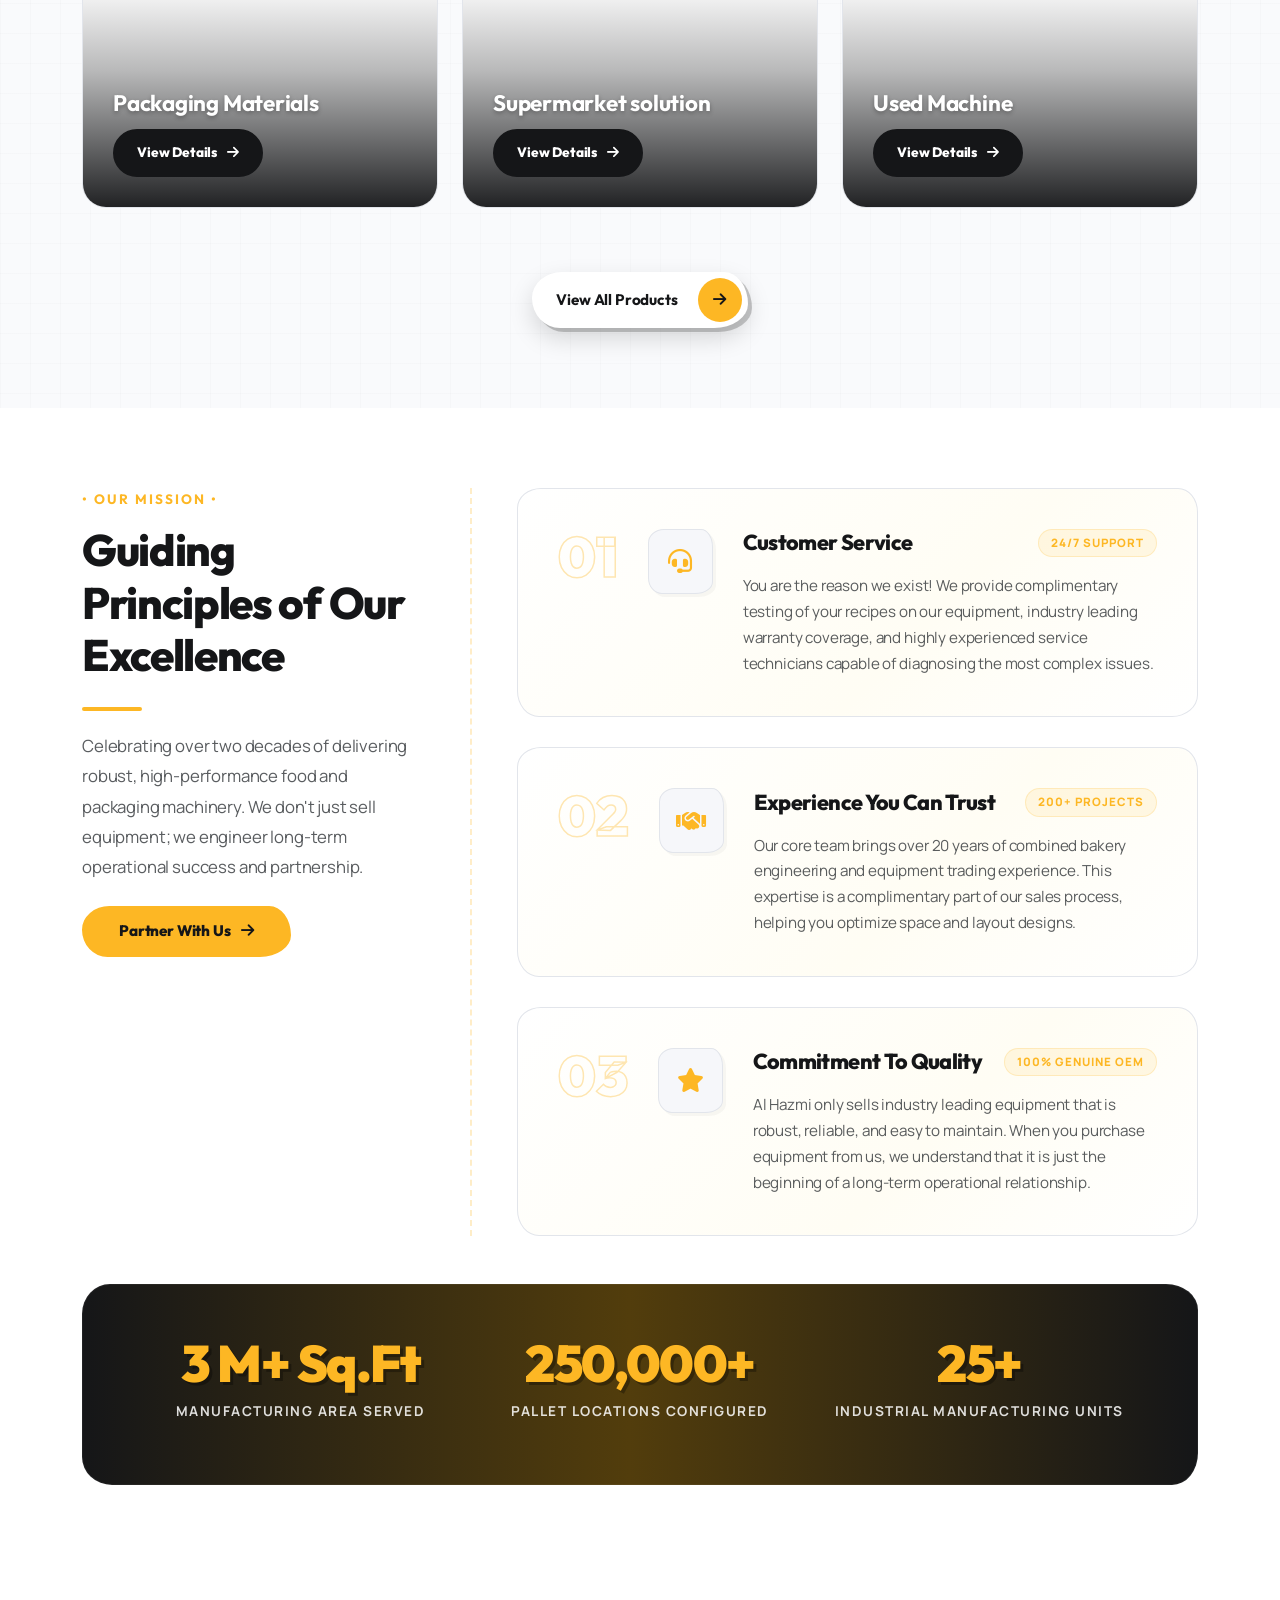
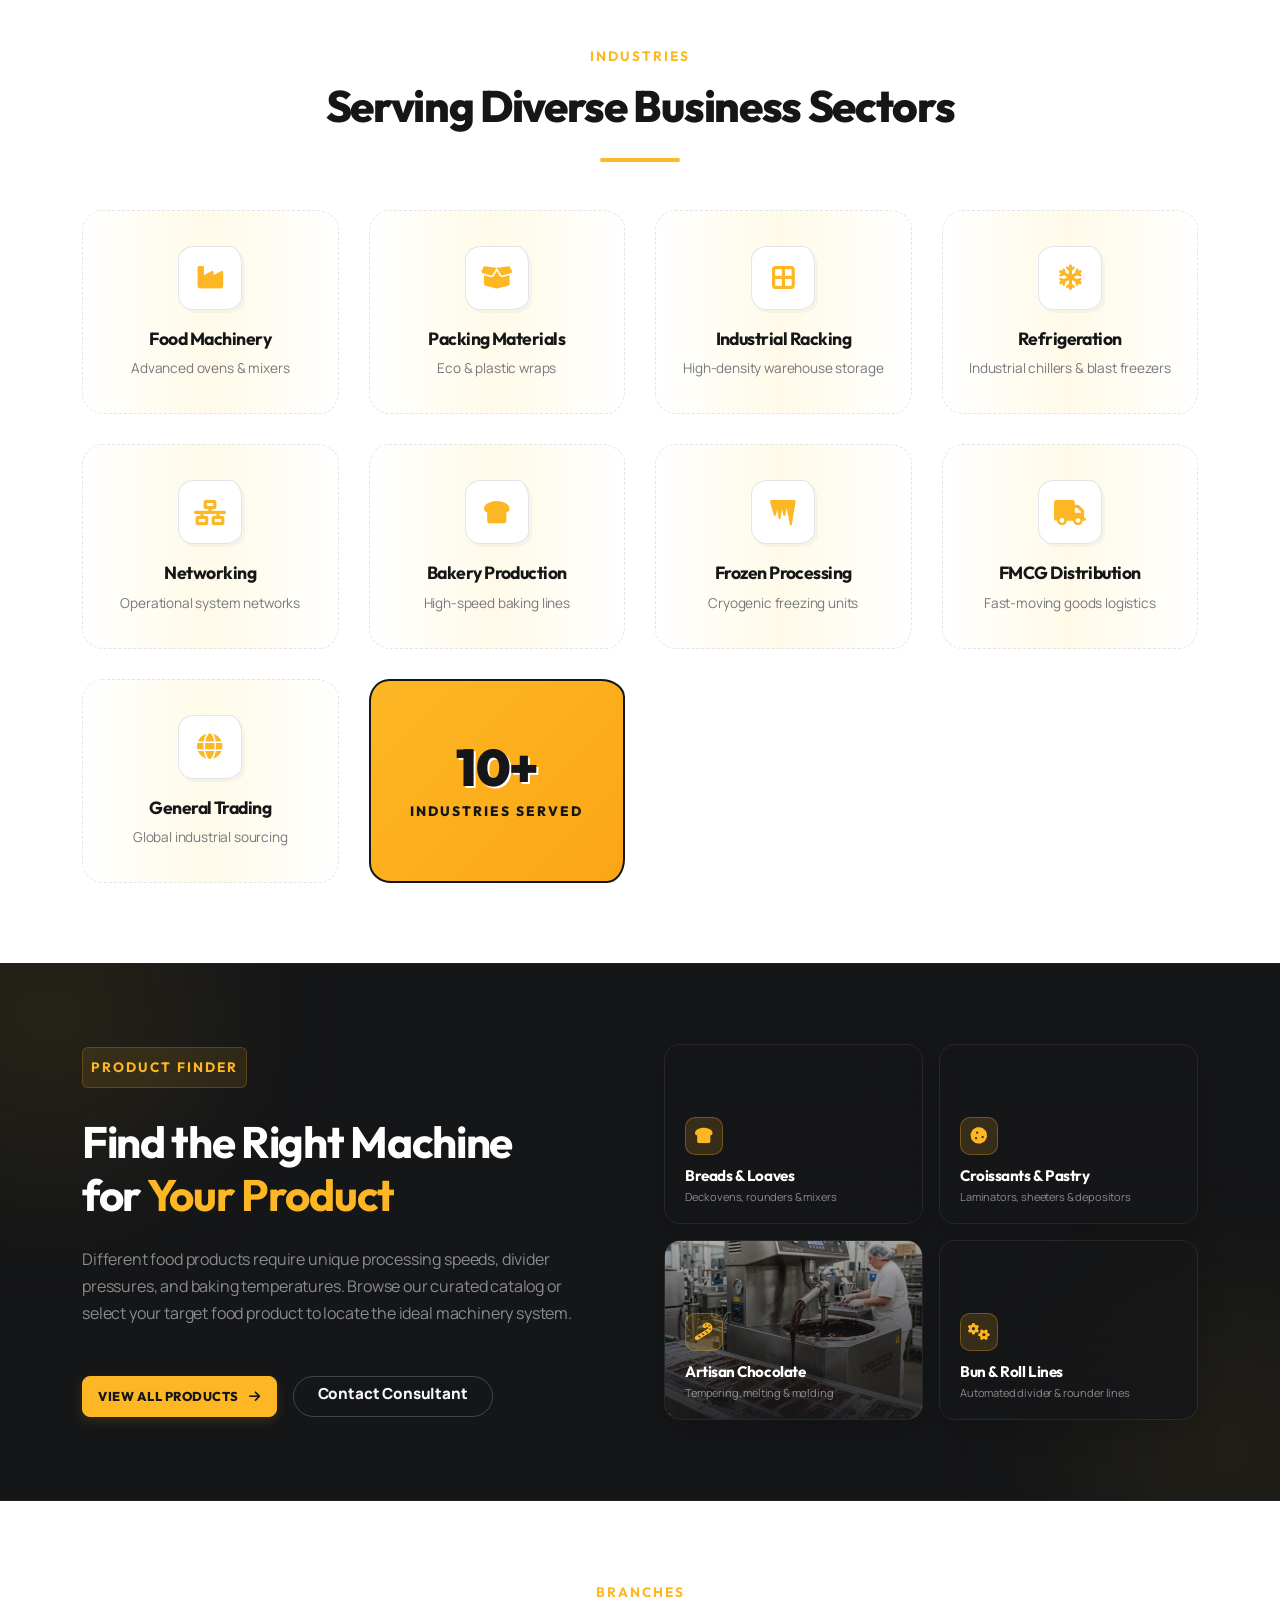
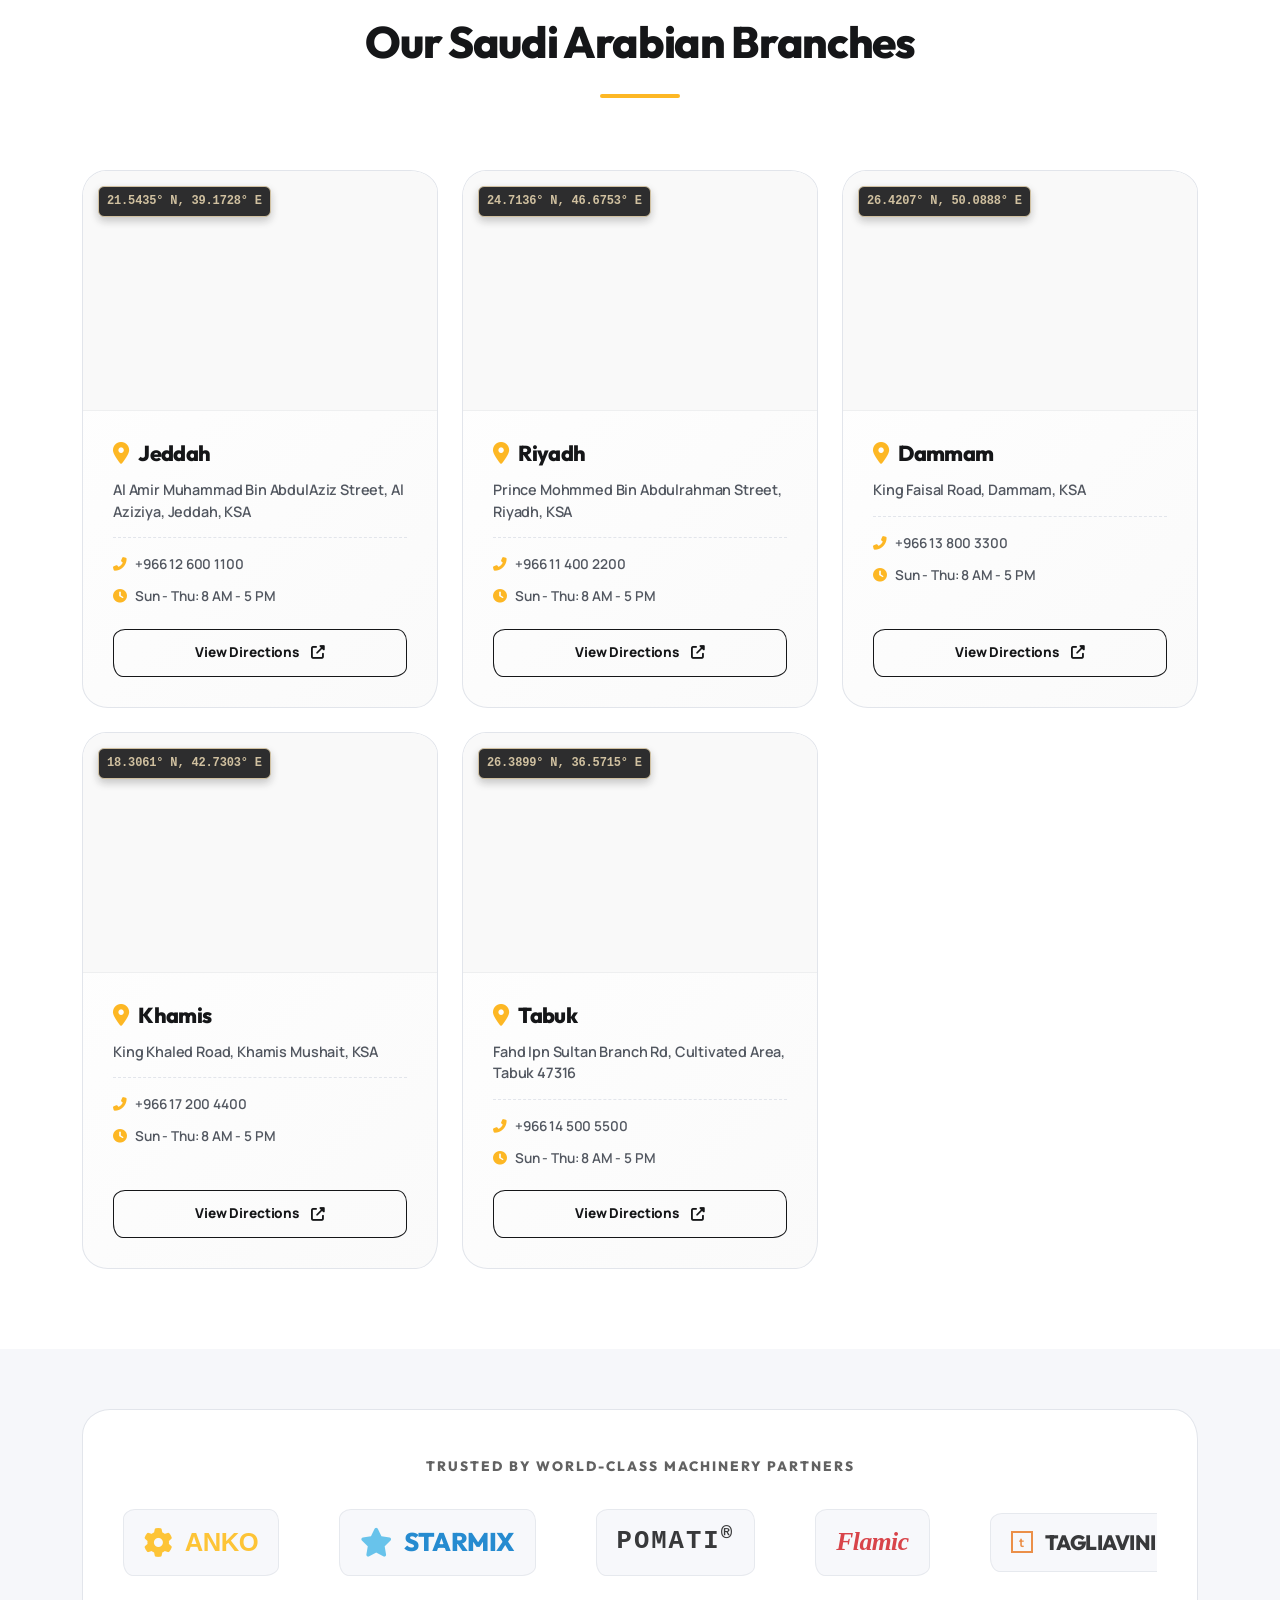
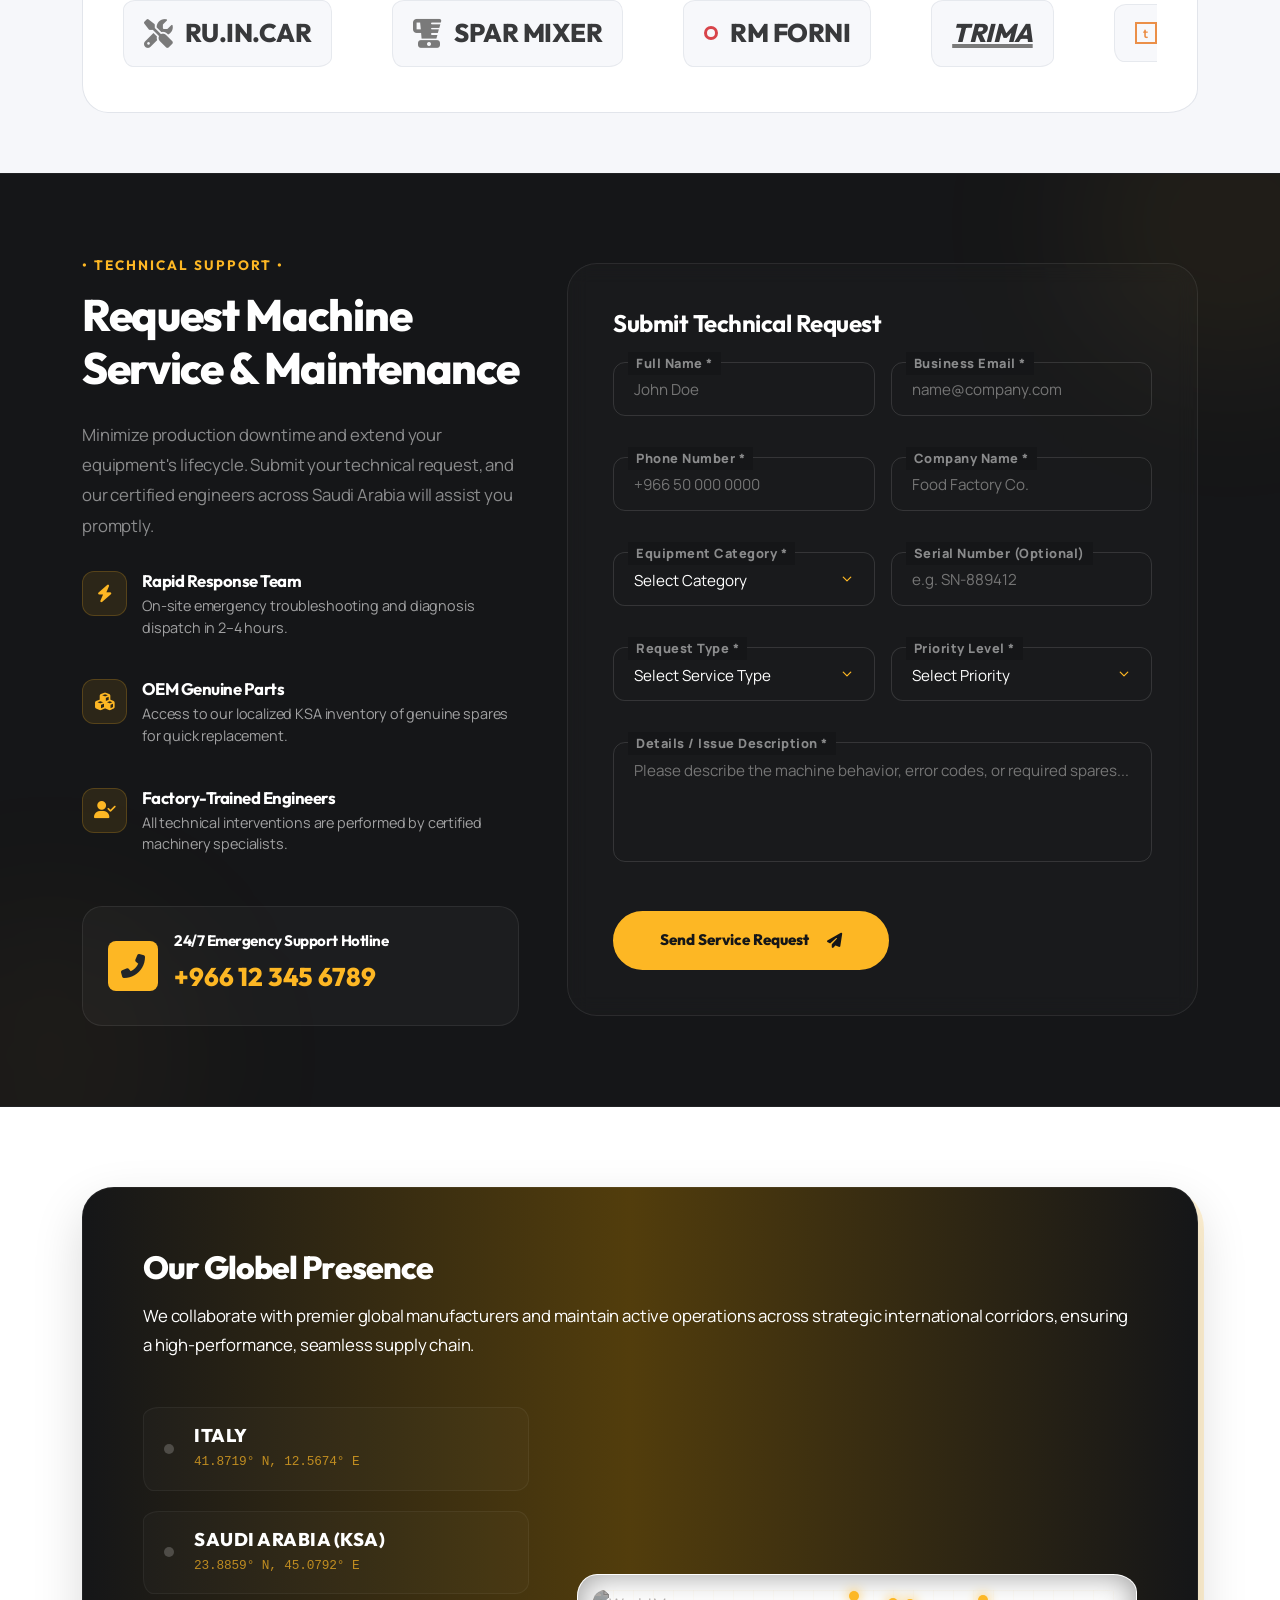
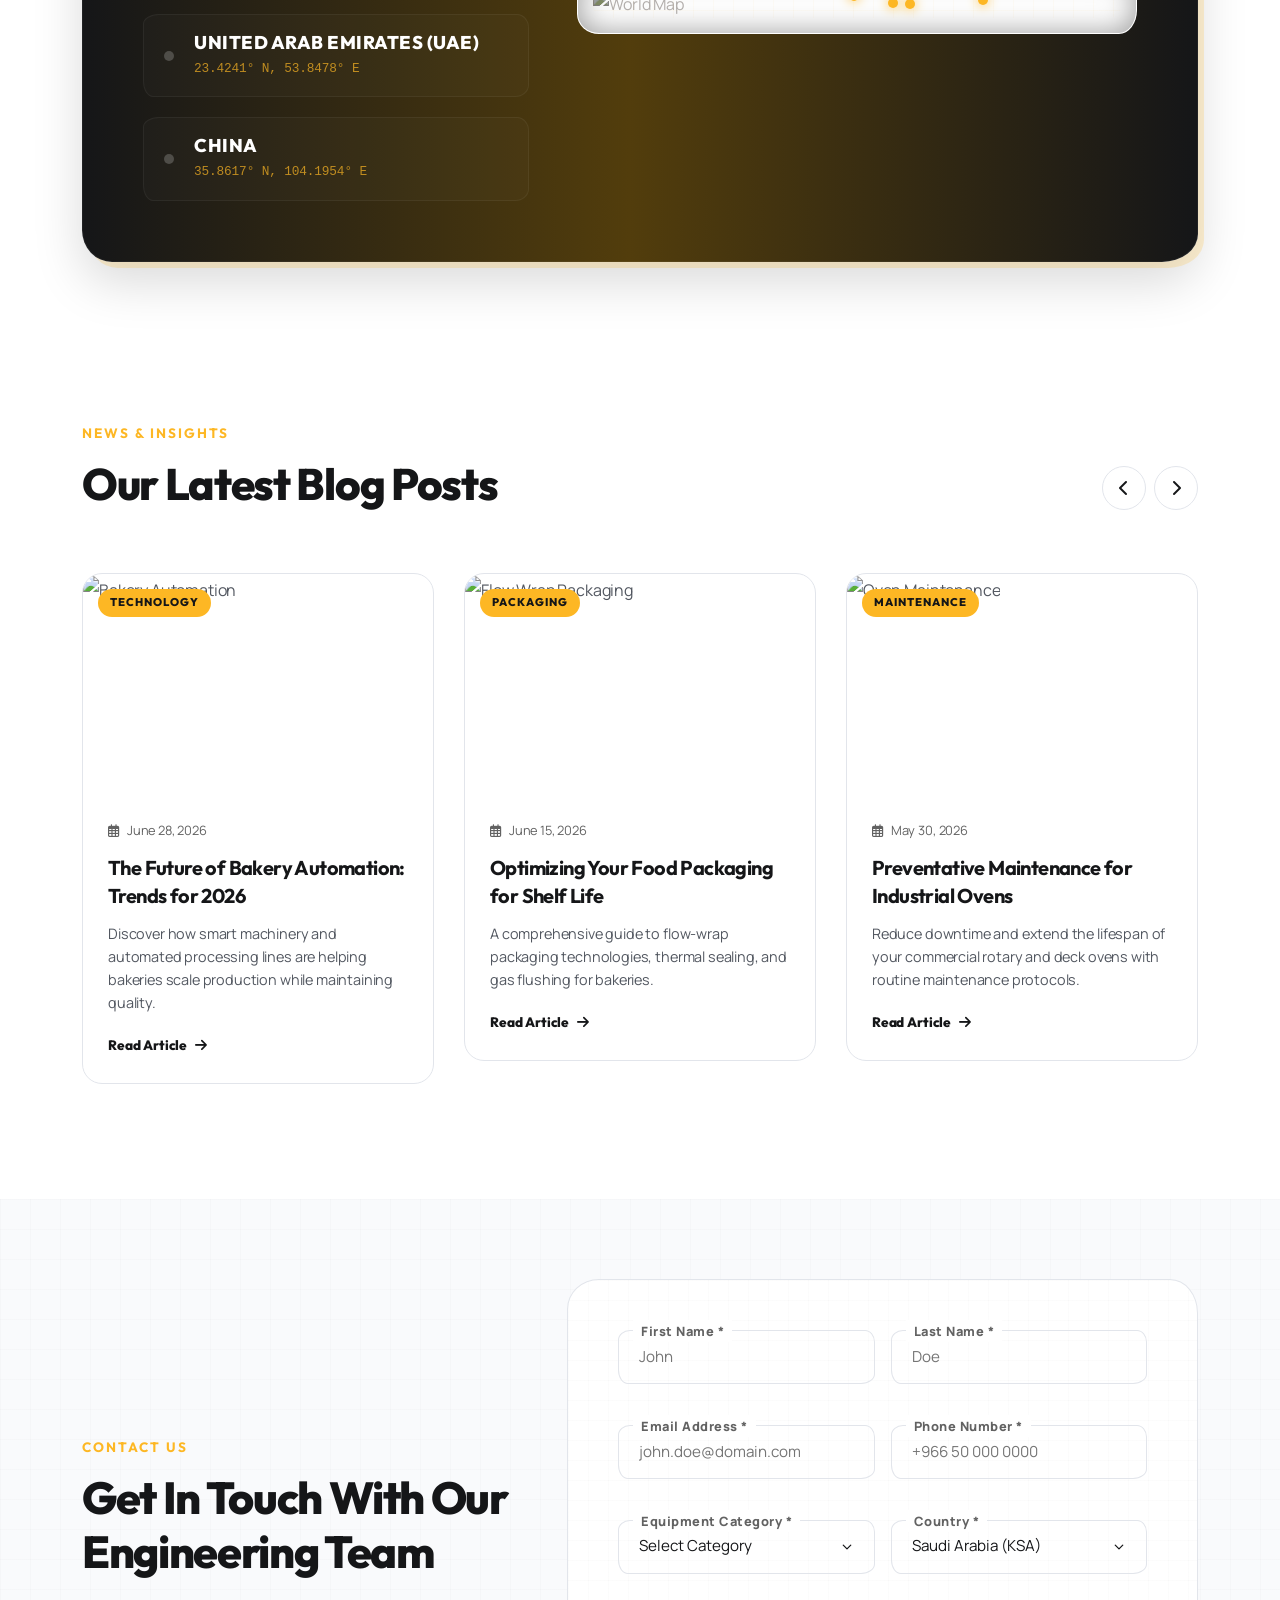
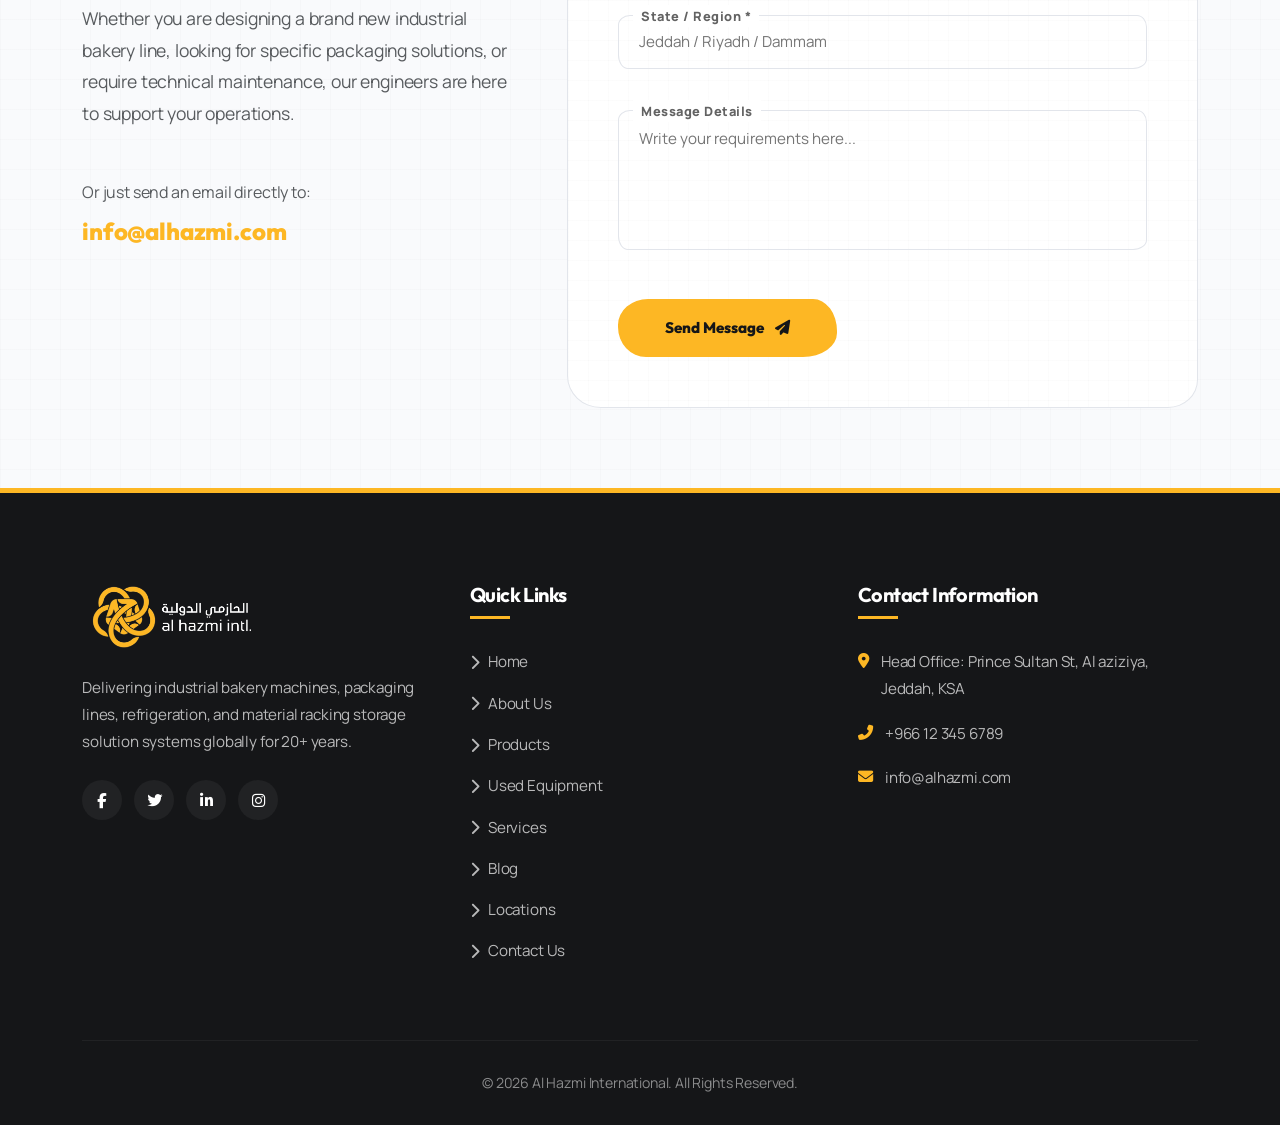
==== commit 74777dd9: "design updates" ====
--- a/index.html
+++ b/index.html
@@ -83,6 +83,10 @@
               <a class="nav-link" href="products.html">Products</a>
             </li>
             <li class="nav-item">
+              <a class="nav-link" href="used-equipment.html">Used Equipment</a>
+            </li>
+
+            <li class="nav-item">
               <a class="nav-link" href="services.html">Services</a>
             </li>
 
@@ -368,81 +372,7 @@
       </div>
     </section>
   </div>
-  <!-- Partners Infinite Marquee -->
-  <section class="partners-marquee-section">
-    <div class="container">
-      <div class="partners-floating-plate" data-aos="fade-up">
-        <span class="partners-title-label">Trusted by World-Class Machinery Partners</span>
-        <div class="marquee-container flex-column gap-4">
-          <!-- Row 1: Left to Right -->
-          <div class="marquee-track marquee-track-l2r">
-            <!-- Set 1 -->
-            <div class="partner-logo-item partner-anko"><i class="fas fa-cog"></i><span>ANKO</span></div>
-            <div class="partner-logo-item partner-starmix"><i class="fas fa-star"></i><span>STARMIX</span></div>
-            <div class="partner-logo-item partner-pomati"><span>POMATI<sup>&reg;</sup></span></div>
-            <div class="partner-logo-item partner-flamic"><span>Flamic</span></div>
-            <div class="partner-logo-item partner-tagliavini">
-              <div class="t-box">t</div><span>TAGLIAVINI</span>
-            </div>
-            <div class="partner-logo-item partner-trima"><span>TRIMA</span></div>
-            <div class="partner-logo-item partner-rmforni">
-              <div class="circle-accent"></div><span>RM FORNI</span>
-            </div>
-            <div class="partner-logo-item partner-spar"><i class="fas fa-blender"></i><span>SPAR MIXER</span></div>
-            <div class="partner-logo-item partner-ruincar"><i class="fas fa-tools"></i><span>RU.IN.CAR</span></div>
-
-            <!-- Set 1 (duplication for infinite scroll) -->
-            <div class="partner-logo-item partner-anko"><i class="fas fa-cog"></i><span>ANKO</span></div>
-            <div class="partner-logo-item partner-starmix"><i class="fas fa-star"></i><span>STARMIX</span></div>
-            <div class="partner-logo-item partner-pomati"><span>POMATI<sup>&reg;</sup></span></div>
-            <div class="partner-logo-item partner-flamic"><span>Flamic</span></div>
-            <div class="partner-logo-item partner-tagliavini">
-              <div class="t-box">t</div><span>TAGLIAVINI</span>
-            </div>
-            <div class="partner-logo-item partner-trima"><span>TRIMA</span></div>
-            <div class="partner-logo-item partner-rmforni">
-              <div class="circle-accent"></div><span>RM FORNI</span>
-            </div>
-            <div class="partner-logo-item partner-spar"><i class="fas fa-blender"></i><span>SPAR MIXER</span></div>
-            <div class="partner-logo-item partner-ruincar"><i class="fas fa-tools"></i><span>RU.IN.CAR</span></div>
-          </div>
-
-          <!-- Row 2: Right to Left (Reversed Order for Variety) -->
-          <div class="marquee-track marquee-track-r2l">
-            <!-- Set 2 -->
-            <div class="partner-logo-item partner-ruincar"><i class="fas fa-tools"></i><span>RU.IN.CAR</span></div>
-            <div class="partner-logo-item partner-spar"><i class="fas fa-blender"></i><span>SPAR MIXER</span></div>
-            <div class="partner-logo-item partner-rmforni">
-              <div class="circle-accent"></div><span>RM FORNI</span>
-            </div>
-            <div class="partner-logo-item partner-trima"><span>TRIMA</span></div>
-            <div class="partner-logo-item partner-tagliavini">
-              <div class="t-box">t</div><span>TAGLIAVINI</span>
-            </div>
-            <div class="partner-logo-item partner-flamic"><span>Flamic</span></div>
-            <div class="partner-logo-item partner-pomati"><span>POMATI<sup>&reg;</sup></span></div>
-            <div class="partner-logo-item partner-starmix"><i class="fas fa-star"></i><span>STARMIX</span></div>
-            <div class="partner-logo-item partner-anko"><i class="fas fa-cog"></i><span>ANKO</span></div>
-
-            <!-- Set 2 (duplication for infinite scroll) -->
-            <div class="partner-logo-item partner-ruincar"><i class="fas fa-tools"></i><span>RU.IN.CAR</span></div>
-            <div class="partner-logo-item partner-spar"><i class="fas fa-blender"></i><span>SPAR MIXER</span></div>
-            <div class="partner-logo-item partner-rmforni">
-              <div class="circle-accent"></div><span>RM FORNI</span>
-            </div>
-            <div class="partner-logo-item partner-trima"><span>TRIMA</span></div>
-            <div class="partner-logo-item partner-tagliavini">
-              <div class="t-box">t</div><span>TAGLIAVINI</span>
-            </div>
-            <div class="partner-logo-item partner-flamic"><span>Flamic</span></div>
-            <div class="partner-logo-item partner-pomati"><span>POMATI<sup>&reg;</sup></span></div>
-            <div class="partner-logo-item partner-starmix"><i class="fas fa-star"></i><span>STARMIX</span></div>
-            <div class="partner-logo-item partner-anko"><i class="fas fa-cog"></i><span>ANKO</span></div>
-          </div>
-        </div>
-      </div>
-    </div>
-  </section>
+
 
   <!-- Chairman's Message Section --> <!-- Product Categories Section -->
   <section id="products" class="section-padding bg-light-section">
@@ -453,12 +383,28 @@
       </div>
 
       <div class="row g-4 ">
-        <!-- 1. Bakery Equipment -->
+        <!-- 1. Industrial Line -->
         <div class="col-lg-4 col-md-6" data-aos="fade-up" data-aos-delay="100">
           <div class="product-card">
             <div class="product-img-wrap">
+              <span class="category-count-badge">12+ Systems</span>
+              <img src="https://images.unsplash.com/photo-1616401784845-180882ba9ba8?auto=format&fit=crop&w=600&q=80"
+                alt="Industrial Line Conveyors">
+              <div class="product-overlay-content text-start">
+                <h3>Industrial Line</h3>
+                <a href="products.html?category=industrial_line" class="product-action-link">View Details <i
+                    class="fas fa-arrow-right"></i></a>
+              </div>
+            </div>
+          </div>
+        </div>
+
+        <!-- 2. Bakery Equipment -->
+        <div class="col-lg-4 col-md-6" data-aos="fade-up" data-aos-delay="200">
+          <div class="product-card">
+            <div class="product-img-wrap">
               <span class="category-count-badge">48+ Products</span>
-              <img src="https://images.unsplash.com/photo-1590794056226-79ef3a8147e1?auto=format&fit=crop&w=600&q=80"
+              <img src="https://images.unsplash.com/photo-1509440159596-0249088772ff?auto=format&fit=crop&w=600&q=80"
                 alt="Bakery Equipment Mixer">
               <div class="product-overlay-content text-start">
                 <h3>Bakery Equipment</h3>
@@ -469,8 +415,8 @@
           </div>
         </div>
 
-        <!-- 2. Pastry Equipment -->
-        <div class="col-lg-4 col-md-6" data-aos="fade-up" data-aos-delay="200">
+        <!-- 3. Pastry Equipment -->
+        <div class="col-lg-4 col-md-6" data-aos="fade-up" data-aos-delay="300">
           <div class="product-card">
             <div class="product-img-wrap">
               <span class="category-count-badge">32+ Products</span>
@@ -485,8 +431,8 @@
           </div>
         </div>
 
-        <!-- 3. Chocolate Machine -->
-        <div class="col-lg-4 col-md-6" data-aos="fade-up" data-aos-delay="300">
+        <!-- 4. Chocolate Machine -->
+        <div class="col-lg-4 col-md-6" data-aos="fade-up" data-aos-delay="400">
           <div class="product-card">
             <div class="product-img-wrap">
               <span class="category-count-badge">18+ Products</span>
@@ -500,32 +446,80 @@
           </div>
         </div>
 
-        <!-- 4. Production Line -->
-        <div class="col-lg-4 col-md-6" data-aos="fade-up" data-aos-delay="400">
-          <div class="product-card">
-            <div class="product-img-wrap">
-              <span class="category-count-badge">12+ Systems</span>
-              <img src="https://images.unsplash.com/photo-1616401784845-180882ba9ba8?auto=format&fit=crop&w=600&q=80"
-                alt="Industrial Conveyor Production Line">
-              <div class="product-overlay-content text-start">
-                <h3>Production Line</h3>
-                <a href="products.html?category=production" class="product-action-link">View Details <i
-                    class="fas fa-arrow-right"></i></a>
-              </div>
-            </div>
-          </div>
-        </div>
-
-        <!-- 5. Packaging Solution -->
+        <!-- 5. Kitchen Equipment -->
         <div class="col-lg-4 col-md-6" data-aos="fade-up" data-aos-delay="500">
           <div class="product-card">
             <div class="product-img-wrap">
-              <span class="category-count-badge">24+ Systems</span>
-              <img src="https://images.unsplash.com/photo-1616401784845-180882ba9ba8?auto=format&fit=crop&w=600&q=80"
-                alt="Packaging Solution Machine">
+              <span class="category-count-badge">28+ Products</span>
+              <img src="https://images.unsplash.com/photo-1556910103-1c02745aae4d?auto=format&fit=crop&w=600&q=80"
+                alt="Kitchen Equipment">
               <div class="product-overlay-content text-start">
-                <h3>Packaging Solution</h3>
-                <a href="products.html?category=packaging" class="product-action-link">View Details <i
+                <h3>Kitchen Equipment</h3>
+                <a href="products.html?category=kitchen" class="product-action-link">View Details <i
+                    class="fas fa-arrow-right"></i></a>
+              </div>
+            </div>
+          </div>
+        </div>
+
+        <!-- 6. Packing Machine -->
+        <div class="col-lg-4 col-md-6" data-aos="fade-up" data-aos-delay="600">
+          <div class="product-card">
+            <div class="product-img-wrap">
+              <span class="category-count-badge">15+ Systems</span>
+              <img src="https://images.unsplash.com/photo-1581091226825-a6a2a5aee158?auto=format&fit=crop&w=600&q=80"
+                alt="Packing Machine">
+              <div class="product-overlay-content text-start">
+                <h3>Packing Machine</h3>
+                <a href="products.html?category=packing_machine" class="product-action-link">View Details <i
+                    class="fas fa-arrow-right"></i></a>
+              </div>
+            </div>
+          </div>
+        </div>
+
+        <!-- 7. Packaging Materials -->
+        <div class="col-lg-4 col-md-6" data-aos="fade-up" data-aos-delay="700">
+          <div class="product-card">
+            <div class="product-img-wrap">
+              <span class="category-count-badge">50+ Items</span>
+              <img src="https://images.unsplash.com/photo-1530587191325-3db32d826c18?auto=format&fit=crop&w=600&q=80"
+                alt="Packaging Materials">
+              <div class="product-overlay-content text-start">
+                <h3>Packaging Materials</h3>
+                <a href="products.html?category=packaging_materials" class="product-action-link">View Details <i
+                    class="fas fa-arrow-right"></i></a>
+              </div>
+            </div>
+          </div>
+        </div>
+
+        <!-- 8. Supermarket solution -->
+        <div class="col-lg-4 col-md-6" data-aos="fade-up" data-aos-delay="800">
+          <div class="product-card">
+            <div class="product-img-wrap">
+              <span class="category-count-badge">20+ Systems</span>
+              <img src="https://images.unsplash.com/photo-1542838132-92c53300491e?auto=format&fit=crop&w=600&q=80"
+                alt="Supermarket Solutions">
+              <div class="product-overlay-content text-start">
+                <h3>Supermarket solution</h3>
+                <a href="products.html?category=supermarket" class="product-action-link">View Details <i
+                    class="fas fa-arrow-right"></i></a>
+              </div>
+            </div>
+          </div>
+        </div>
+
+        <!-- 9. Used Machine -->
+        <div class="col-lg-4 col-md-6" data-aos="fade-up" data-aos-delay="900">
+          <div class="product-card">
+            <div class="product-img-wrap">
+              <span class="category-count-badge">10+ Refurbished</span>
+              <img src="https://images.unsplash.com/photo-1504917595217-d4dc5ebe6122?auto=format&fit=crop&w=600&q=80"
+                alt="Used Machines">
+              <div class="product-overlay-content text-start">
+                <h3>Used Machine</h3>
+                <a href="products.html?category=used_machine" class="product-action-link">View Details <i
                     class="fas fa-arrow-right"></i></a>
               </div>
             </div>
@@ -1018,7 +1012,8 @@
                   <div class="finder-card-icon"><i class="fas fa-bread-slice"></i></div>
                   <div>
                     <h5 class="fw-bold mb-1 text-white" style="font-size: 0.95rem;">Breads & Loaves</h5>
-                    <p class="mb-0 text-white-50" style="font-size: 11px; line-height: 1.2;">Deck ovens, rounders & mixers</p>
+                    <p class="mb-0 text-white-50" style="font-size: 11px; line-height: 1.2;">Deck ovens, rounders &
+                      mixers</p>
                   </div>
                   <span class="finder-card-arrow"><i class="fas fa-chevron-right"></i></span>
                 </div>
@@ -1036,7 +1031,8 @@
                   <div class="finder-card-icon"><i class="fas fa-cookie"></i></div>
                   <div>
                     <h5 class="fw-bold mb-1 text-white" style="font-size: 0.95rem;">Croissants & Pastry</h5>
-                    <p class="mb-0 text-white-50" style="font-size: 11px; line-height: 1.2;">Laminators, sheeters & depositors</p>
+                    <p class="mb-0 text-white-50" style="font-size: 11px; line-height: 1.2;">Laminators, sheeters &
+                      depositors</p>
                   </div>
                   <span class="finder-card-arrow"><i class="fas fa-chevron-right"></i></span>
                 </div>
@@ -1052,7 +1048,8 @@
                   <div class="finder-card-icon"><i class="fas fa-candy-cane"></i></div>
                   <div>
                     <h5 class="fw-bold mb-1 text-white" style="font-size: 0.95rem;">Artisan Chocolate</h5>
-                    <p class="mb-0 text-white-50" style="font-size: 11px; line-height: 1.2;">Tempering, melting & molding</p>
+                    <p class="mb-0 text-white-50" style="font-size: 11px; line-height: 1.2;">Tempering, melting &
+                      molding</p>
                   </div>
                   <span class="finder-card-arrow"><i class="fas fa-chevron-right"></i></span>
                 </div>
@@ -1070,7 +1067,8 @@
                   <div class="finder-card-icon"><i class="fas fa-cogs"></i></div>
                   <div>
                     <h5 class="fw-bold mb-1 text-white" style="font-size: 0.95rem;">Bun & Roll Lines</h5>
-                    <p class="mb-0 text-white-50" style="font-size: 11px; line-height: 1.2;">Automated divider & rounder lines</p>
+                    <p class="mb-0 text-white-50" style="font-size: 11px; line-height: 1.2;">Automated divider & rounder
+                      lines</p>
                   </div>
                   <span class="finder-card-arrow"><i class="fas fa-chevron-right"></i></span>
                 </div>
@@ -1088,95 +1086,10 @@
   <section id="locations" class="section-padding">
     <div class="container">
 
-      <!-- Part 1: International Presence Map -->
-      <div class="presence-world-wrap mb-5" data-aos="fade-up">
-        <div class="row g-5 align-items-center presence-content-box text-start">
-          <div class="col-md-12">
-            <h2 class="presence-title mb-3 text-white">Our Globel Presence</h2>
-            <p class="text-white-80 mb-0" style="font-size: 1.05rem; line-height: 1.7;">
-              We collaborate with premier global manufacturers and maintain active operations across strategic
-              international corridors, ensuring a high-performance, seamless supply chain.
-            </p>
-          </div>
-          <div class="col-lg-5">
-            <!-- <span class="section-tag text-warning mb-2 d-inline-block">• Global Network •</span> -->
-
-            <div class="presence-list">
-              <div class="presence-item" data-hub="italy">
-                <div class="presence-dot"></div>
-                <div class="presence-item-text">
-                  <h3>ITALY</h3>
-                  <span class="presence-coords">41.8719° N, 12.5674° E</span>
-                </div>
-              </div>
-              <div class="presence-item" data-hub="ksa">
-                <div class="presence-dot"></div>
-                <div class="presence-item-text">
-                  <h3>SAUDI ARABIA (KSA)</h3>
-                  <span class="presence-coords">23.8859° N, 45.0792° E</span>
-                </div>
-              </div>
-              <div class="presence-item" data-hub="uae">
-                <div class="presence-dot"></div>
-                <div class="presence-item-text">
-                  <h3>UNITED ARAB EMIRATES (UAE)</h3>
-                  <span class="presence-coords">23.4241° N, 53.8478° E</span>
-                </div>
-              </div>
-              <div class="presence-item" data-hub="china">
-                <div class="presence-dot"></div>
-                <div class="presence-item-text">
-                  <h3>CHINA</h3>
-                  <span class="presence-coords">35.8617° N, 104.1954° E</span>
-                </div>
-              </div>
-            </div>
-          </div>
-          <div class="col-lg-7">
-            <div class="presence-map-container">
-              <div class="map-grid-overlay"></div>
-              <img src="https://images.unsplash.com/photo-1524661135-423995f22d0b?auto=format&fit=crop&w=1200&q=80"
-                class="presence-map-img" alt="World Map">
-
-              <!-- Hotspots -->
-              <div class="map-hotspot pin-italy" data-hub="italy">
-                <span class="pulse-ring ring-1"></span>
-                <span class="pulse-ring ring-2"></span>
-                <span class="pulse-ring ring-3"></span>
-                <div class="hotspot-dot"></div>
-                <div class="hotspot-tooltip">Italy Hub</div>
-              </div>
-
-              <div class="map-hotspot pin-ksa" data-hub="ksa">
-                <span class="pulse-ring ring-1"></span>
-                <span class="pulse-ring ring-2"></span>
-                <span class="pulse-ring ring-3"></span>
-                <div class="hotspot-dot"></div>
-                <div class="hotspot-tooltip">KSA Hub</div>
-              </div>
-
-              <div class="map-hotspot pin-uae" data-hub="uae">
-                <span class="pulse-ring ring-1"></span>
-                <span class="pulse-ring ring-2"></span>
-                <span class="pulse-ring ring-3"></span>
-                <div class="hotspot-dot"></div>
-                <div class="hotspot-tooltip">UAE Hub</div>
-              </div>
-
-              <div class="map-hotspot pin-china" data-hub="china">
-                <span class="pulse-ring ring-1"></span>
-                <span class="pulse-ring ring-2"></span>
-                <span class="pulse-ring ring-3"></span>
-                <div class="hotspot-dot"></div>
-                <div class="hotspot-tooltip">China Hub</div>
-              </div>
-            </div>
-          </div>
-        </div>
-      </div>
+
 
       <!-- Part 2: Local Branches Grid -->
-      <div class="text-center mb-5 mt-5" data-aos="fade-up">
+      <div class="text-center mb-5" data-aos="fade-up">
         <span class="section-tag">Branches</span>
         <h2 class="section-title-large">Our Saudi Arabian Branches</h2>
         <div
@@ -1320,6 +1233,388 @@
 
     </div>
   </section>
+  <!-- Partners Infinite Marquee -->
+  <section class="partners-marquee-section">
+    <div class="container">
+      <div class="partners-floating-plate" data-aos="fade-up">
+        <span class="partners-title-label">Trusted by World-Class Machinery Partners</span>
+        <div class="marquee-container flex-column gap-4">
+          <!-- Row 1: Left to Right -->
+          <div class="marquee-track marquee-track-l2r">
+            <!-- Set 1 -->
+            <div class="partner-logo-item partner-anko"><i class="fas fa-cog"></i><span>ANKO</span></div>
+            <div class="partner-logo-item partner-starmix"><i class="fas fa-star"></i><span>STARMIX</span></div>
+            <div class="partner-logo-item partner-pomati"><span>POMATI<sup>&reg;</sup></span></div>
+            <div class="partner-logo-item partner-flamic"><span>Flamic</span></div>
+            <div class="partner-logo-item partner-tagliavini">
+              <div class="t-box">t</div><span>TAGLIAVINI</span>
+            </div>
+            <div class="partner-logo-item partner-trima"><span>TRIMA</span></div>
+            <div class="partner-logo-item partner-rmforni">
+              <div class="circle-accent"></div><span>RM FORNI</span>
+            </div>
+            <div class="partner-logo-item partner-spar"><i class="fas fa-blender"></i><span>SPAR MIXER</span></div>
+            <div class="partner-logo-item partner-ruincar"><i class="fas fa-tools"></i><span>RU.IN.CAR</span></div>
+
+            <!-- Set 1 (duplication for infinite scroll) -->
+            <div class="partner-logo-item partner-anko"><i class="fas fa-cog"></i><span>ANKO</span></div>
+            <div class="partner-logo-item partner-starmix"><i class="fas fa-star"></i><span>STARMIX</span></div>
+            <div class="partner-logo-item partner-pomati"><span>POMATI<sup>&reg;</sup></span></div>
+            <div class="partner-logo-item partner-flamic"><span>Flamic</span></div>
+            <div class="partner-logo-item partner-tagliavini">
+              <div class="t-box">t</div><span>TAGLIAVINI</span>
+            </div>
+            <div class="partner-logo-item partner-trima"><span>TRIMA</span></div>
+            <div class="partner-logo-item partner-rmforni">
+              <div class="circle-accent"></div><span>RM FORNI</span>
+            </div>
+            <div class="partner-logo-item partner-spar"><i class="fas fa-blender"></i><span>SPAR MIXER</span></div>
+            <div class="partner-logo-item partner-ruincar"><i class="fas fa-tools"></i><span>RU.IN.CAR</span></div>
+          </div>
+
+          <!-- Row 2: Right to Left (Reversed Order for Variety) -->
+          <div class="marquee-track marquee-track-r2l">
+            <!-- Set 2 -->
+            <div class="partner-logo-item partner-ruincar"><i class="fas fa-tools"></i><span>RU.IN.CAR</span></div>
+            <div class="partner-logo-item partner-spar"><i class="fas fa-blender"></i><span>SPAR MIXER</span></div>
+            <div class="partner-logo-item partner-rmforni">
+              <div class="circle-accent"></div><span>RM FORNI</span>
+            </div>
+            <div class="partner-logo-item partner-trima"><span>TRIMA</span></div>
+            <div class="partner-logo-item partner-tagliavini">
+              <div class="t-box">t</div><span>TAGLIAVINI</span>
+            </div>
+            <div class="partner-logo-item partner-flamic"><span>Flamic</span></div>
+            <div class="partner-logo-item partner-pomati"><span>POMATI<sup>&reg;</sup></span></div>
+            <div class="partner-logo-item partner-starmix"><i class="fas fa-star"></i><span>STARMIX</span></div>
+            <div class="partner-logo-item partner-anko"><i class="fas fa-cog"></i><span>ANKO</span></div>
+
+            <!-- Set 2 (duplication for infinite scroll) -->
+            <div class="partner-logo-item partner-ruincar"><i class="fas fa-tools"></i><span>RU.IN.CAR</span></div>
+            <div class="partner-logo-item partner-spar"><i class="fas fa-blender"></i><span>SPAR MIXER</span></div>
+            <div class="partner-logo-item partner-rmforni">
+              <div class="circle-accent"></div><span>RM FORNI</span>
+            </div>
+            <div class="partner-logo-item partner-trima"><span>TRIMA</span></div>
+            <div class="partner-logo-item partner-tagliavini">
+              <div class="t-box">t</div><span>TAGLIAVINI</span>
+            </div>
+            <div class="partner-logo-item partner-flamic"><span>Flamic</span></div>
+            <div class="partner-logo-item partner-pomati"><span>POMATI<sup>&reg;</sup></span></div>
+            <div class="partner-logo-item partner-starmix"><i class="fas fa-star"></i><span>STARMIX</span></div>
+            <div class="partner-logo-item partner-anko"><i class="fas fa-cog"></i><span>ANKO</span></div>
+          </div>
+        </div>
+      </div>
+    </div>
+  </section>
+
+
+  <!-- Product Service Request Section -->
+  <section id="service-request" class="section-padding service-request-section position-relative overflow-hidden">
+    <!-- Accent blurs matching the website theme -->
+    <div
+      style="position: absolute; top: -100px; right: -100px; width: 300px; height: 300px; background: rgba(253, 183, 36, 0.06); border-radius: 50%; filter: blur(80px); pointer-events: none;">
+    </div>
+    <div
+      style="position: absolute; bottom: -100px; left: -100px; width: 300px; height: 300px; background: rgba(253, 183, 36, 0.04); border-radius: 50%; filter: blur(80px); pointer-events: none;">
+    </div>
+
+    <div class="container position-relative" style="z-index: 5;">
+      <div class="row g-5 align-items-center">
+
+        <!-- Left Column: Info & Details -->
+        <div class="col-lg-5 text-start" data-aos="fade-right">
+          <span class="section-tag">• Technical Support •</span>
+          <h2 class="section-title-large text-white mt-2">Request Machine Service & Maintenance</h2>
+          <p class="text-white-50 mt-3" style="font-size: 1.05rem; line-height: 1.8;">
+            Minimize production downtime and extend your equipment's lifecycle. Submit your technical request, and our
+            certified engineers across Saudi Arabia will assist you promptly.
+          </p>
+
+          <!-- Technical Support Perks -->
+          <ul class="service-benefits-list">
+            <li class="service-benefit-item">
+              <div class="service-benefit-icon-wrap">
+                <i class="fas fa-bolt"></i>
+              </div>
+              <div>
+                <h4 class="service-benefit-title">Rapid Response Team</h4>
+                <p class="service-benefit-desc">On-site emergency troubleshooting and diagnosis dispatch in 2–4 hours.
+                </p>
+              </div>
+            </li>
+            <li class="service-benefit-item">
+              <div class="service-benefit-icon-wrap">
+                <i class="fas fa-cubes"></i>
+              </div>
+              <div>
+                <h4 class="service-benefit-title">OEM Genuine Parts</h4>
+                <p class="service-benefit-desc">Access to our localized KSA inventory of genuine spares for quick
+                  replacement.</p>
+              </div>
+            </li>
+            <li class="service-benefit-item">
+              <div class="service-benefit-icon-wrap">
+                <i class="fas fa-user-check"></i>
+              </div>
+              <div>
+                <h4 class="service-benefit-title">Factory-Trained Engineers</h4>
+                <p class="service-benefit-desc">All technical interventions are performed by certified machinery
+                  specialists.</p>
+              </div>
+            </li>
+          </ul>
+
+          <!-- Emergency Box -->
+          <div class="service-hotline-box">
+            <div class="d-flex align-items-center gap-3">
+              <div class="bg-gold p-3 rounded-3 text-dark d-flex align-items-center justify-content-center"
+                style="width: 50px; height: 50px; background-color: var(--accent-gold);">
+                <i class="fas fa-phone-alt fs-4 animate-bounce"></i>
+              </div>
+              <div>
+                <h5 class="fw-bold text-white mb-0" style="font-size: 0.95rem;">24/7 Emergency Support Hotline</h5>
+                <a href="tel:+966123456789" class="service-hotline-link">+966 12 345 6789</a>
+              </div>
+            </div>
+          </div>
+        </div>
+
+        <!-- Right Column: Interactive Form -->
+        <div class="col-lg-7" data-aos="fade-left">
+          <div class="service-form-wrap">
+            <form id="productServiceForm" class="needs-validation" novalidate>
+              <h3 class="fw-bold text-white mb-4" style="font-size: 1.5rem; letter-spacing: -0.02em;">Submit Technical
+                Request</h3>
+              <div class="row g-3">
+                <!-- Full Name -->
+                <div class="col-md-6">
+                  <div class="service-form-group">
+                    <label class="service-form-label">Full Name *</label>
+                    <input type="text" class="service-form-control" id="srvName" required placeholder="John Doe">
+                  </div>
+                </div>
+
+                <!-- Business Email -->
+                <div class="col-md-6">
+                  <div class="service-form-group">
+                    <label class="service-form-label">Business Email *</label>
+                    <input type="email" class="service-form-control" id="srvEmail" required
+                      placeholder="name@company.com">
+                  </div>
+                </div>
+
+                <!-- Phone Number -->
+                <div class="col-md-6">
+                  <div class="service-form-group">
+                    <label class="service-form-label">Phone Number *</label>
+                    <input type="tel" class="service-form-control" id="srvPhone" required
+                      placeholder="+966 50 000 0000">
+                  </div>
+                </div>
+
+                <!-- Company Name -->
+                <div class="col-md-6">
+                  <div class="service-form-group">
+                    <label class="service-form-label">Company Name *</label>
+                    <input type="text" class="service-form-control" id="srvCompany" required
+                      placeholder="Food Factory Co.">
+                  </div>
+                </div>
+
+                <!-- Machinery Category -->
+                <div class="col-md-6">
+                  <div class="service-form-group">
+                    <label class="service-form-label">Equipment Category *</label>
+                    <select class="service-form-control" id="srvCategory" required>
+                      <option value="" disabled selected>Select Category</option>
+                      <option value="industrial_line">Industrial Line</option>
+                      <option value="bakery">Bakery Equipment</option>
+                      <option value="pastry">Pastry Equipment</option>
+                      <option value="chocolate">Chocolate Machine</option>
+                      <option value="kitchen">Kitchen Equipment</option>
+                      <option value="packing_machine">Packing Machine</option>
+                      <option value="packaging_materials">Packaging Materials</option>
+                      <option value="supermarket">Supermarket solution</option>
+                      <option value="used_machine">Used Machine</option>
+                    </select>
+                  </div>
+                </div>
+
+                <!-- Serial Number -->
+                <div class="col-md-6">
+                  <div class="service-form-group">
+                    <label class="service-form-label">Serial Number (Optional)</label>
+                    <input type="text" class="service-form-control" id="srvSerial" placeholder="e.g. SN-889412">
+                  </div>
+                </div>
+
+                <!-- Service Request Type -->
+                <div class="col-md-6">
+                  <div class="service-form-group">
+                    <label class="service-form-label">Request Type *</label>
+                    <select class="service-form-control" id="srvType" required>
+                      <option value="" disabled selected>Select Service Type</option>
+                      <option value="preventative">Preventative Maintenance</option>
+                      <option value="repair">Emergency Breakdown Repair</option>
+                      <option value="installation">Installation & Startup</option>
+                      <option value="spare_parts">Spare Parts Request</option>
+                      <option value="training">Training & Calibration</option>
+                    </select>
+                  </div>
+                </div>
+
+                <!-- Priority Level -->
+                <div class="col-md-6">
+                  <div class="service-form-group">
+                    <label class="service-form-label">Priority Level *</label>
+                    <select class="service-form-control" id="srvPriority" required>
+                      <option value="" disabled selected>Select Priority</option>
+                      <option value="low">Low - General Inquiry</option>
+                      <option value="medium">Medium - Scheduled Work</option>
+                      <option value="high">High - Production Interruption</option>
+                      <option value="critical">Critical - Complete Line Stop</option>
+                    </select>
+                  </div>
+                </div>
+
+                <!-- Details / Problem Description -->
+                <div class="col-12">
+                  <div class="service-form-group">
+                    <label class="service-form-label">Details / Issue Description *</label>
+                    <textarea class="service-form-control" id="srvDetails" required
+                      placeholder="Please describe the machine behavior, error codes, or required spares..."></textarea>
+                  </div>
+                </div>
+
+                <!-- Submit Button -->
+                <div class="col-12 text-start mt-3">
+                  <button type="submit" class="btn btn-service-submit">
+                    Send Service Request <i class="fas fa-paper-plane ms-2"></i>
+                  </button>
+                </div>
+              </div>
+            </form>
+
+            <!-- Success Message Card -->
+            <div id="serviceSuccessMsg" class="d-none text-center py-5">
+              <div class="mb-4">
+                <span class="bg-gold rounded-circle d-inline-flex align-items-center justify-content-center"
+                  style="width: 80px; height: 80px; box-shadow: 0 0 0 10px rgba(253, 183, 36, 0.15); background-color: var(--accent-gold);">
+                  <i class="fas fa-check text-dark fs-1"></i>
+                </span>
+              </div>
+              <h3 class="fw-bold text-white mb-2">Technical Request Submitted!</h3>
+              <p class="text-white-50 mx-auto" style="max-width: 480px; line-height: 1.6;">
+                Thank you. A service ticket has been created, and our engineering department is reviewing your details.
+                For high/critical priorities, an engineer will call you within 1 hour.
+              </p>
+              <button type="button" id="btnResetServiceForm"
+                class="btn btn-outline-light px-4 py-2 mt-4 rounded-pill font-headings text-white-50 border-secondary">
+                Submit Another Request
+              </button>
+            </div>
+          </div>
+        </div>
+
+      </div>
+    </div>
+  </section>
+
+  <section id="locations" class="section-padding">
+    <div class="container">
+
+      <!-- Part 1: International Presence Map -->
+      <div class="presence-world-wrap " data-aos="fade-up">
+        <div class="row g-5 align-items-center presence-content-box text-start">
+          <div class="col-md-12">
+            <h2 class="presence-title mb-3 text-white">Our Globel Presence</h2>
+            <p class="text-white-80 mb-0" style="font-size: 1.05rem; line-height: 1.7;">
+              We collaborate with premier global manufacturers and maintain active operations across strategic
+              international corridors, ensuring a high-performance, seamless supply chain.
+            </p>
+          </div>
+          <div class="col-lg-5">
+            <!-- <span class="section-tag text-warning mb-2 d-inline-block">• Global Network •</span> -->
+
+            <div class="presence-list">
+              <div class="presence-item" data-hub="italy">
+                <div class="presence-dot"></div>
+                <div class="presence-item-text">
+                  <h3>ITALY</h3>
+                  <span class="presence-coords">41.8719° N, 12.5674° E</span>
+                </div>
+              </div>
+              <div class="presence-item" data-hub="ksa">
+                <div class="presence-dot"></div>
+                <div class="presence-item-text">
+                  <h3>SAUDI ARABIA (KSA)</h3>
+                  <span class="presence-coords">23.8859° N, 45.0792° E</span>
+                </div>
+              </div>
+              <div class="presence-item" data-hub="uae">
+                <div class="presence-dot"></div>
+                <div class="presence-item-text">
+                  <h3>UNITED ARAB EMIRATES (UAE)</h3>
+                  <span class="presence-coords">23.4241° N, 53.8478° E</span>
+                </div>
+              </div>
+              <div class="presence-item" data-hub="china">
+                <div class="presence-dot"></div>
+                <div class="presence-item-text">
+                  <h3>CHINA</h3>
+                  <span class="presence-coords">35.8617° N, 104.1954° E</span>
+                </div>
+              </div>
+            </div>
+          </div>
+          <div class="col-lg-7">
+            <div class="presence-map-container">
+              <div class="map-grid-overlay"></div>
+              <img src="https://images.unsplash.com/photo-1524661135-423995f22d0b?auto=format&fit=crop&w=1200&q=80"
+                class="presence-map-img" alt="World Map">
+
+              <!-- Hotspots -->
+              <div class="map-hotspot pin-italy" data-hub="italy">
+                <span class="pulse-ring ring-1"></span>
+                <span class="pulse-ring ring-2"></span>
+                <span class="pulse-ring ring-3"></span>
+                <div class="hotspot-dot"></div>
+                <div class="hotspot-tooltip">Italy Hub</div>
+              </div>
+
+              <div class="map-hotspot pin-ksa" data-hub="ksa">
+                <span class="pulse-ring ring-1"></span>
+                <span class="pulse-ring ring-2"></span>
+                <span class="pulse-ring ring-3"></span>
+                <div class="hotspot-dot"></div>
+                <div class="hotspot-tooltip">KSA Hub</div>
+              </div>
+
+              <div class="map-hotspot pin-uae" data-hub="uae">
+                <span class="pulse-ring ring-1"></span>
+                <span class="pulse-ring ring-2"></span>
+                <span class="pulse-ring ring-3"></span>
+                <div class="hotspot-dot"></div>
+                <div class="hotspot-tooltip">UAE Hub</div>
+              </div>
+
+              <div class="map-hotspot pin-china" data-hub="china">
+                <span class="pulse-ring ring-1"></span>
+                <span class="pulse-ring ring-2"></span>
+                <span class="pulse-ring ring-3"></span>
+                <div class="hotspot-dot"></div>
+                <div class="hotspot-tooltip">China Hub</div>
+              </div>
+            </div>
+          </div>
+        </div>
+      </div>
+
+
+    </div>
+  </section>
 
   <!-- Blog Listing Section -->
   <section id="blog" class="section-padding bg-white">
@@ -1352,7 +1647,8 @@
               <h3>The Future of Bakery Automation: Trends for 2026</h3>
               <p>Discover how smart machinery and automated processing lines are helping bakeries scale production while
                 maintaining quality.</p>
-              <a href="blog-detail.html?post=bakery-automation" class="blog-read-more">Read Article <i class="fas fa-arrow-right"></i></a>
+              <a href="blog-detail.html?post=bakery-automation" class="blog-read-more">Read Article <i
+                  class="fas fa-arrow-right"></i></a>
             </div>
           </div>
 
@@ -1368,7 +1664,8 @@
               <h3>Optimizing Your Food Packaging for Shelf Life</h3>
               <p>A comprehensive guide to flow-wrap packaging technologies, thermal sealing, and gas flushing for
                 bakeries.</p>
-              <a href="blog-detail.html?post=food-packaging" class="blog-read-more">Read Article <i class="fas fa-arrow-right"></i></a>
+              <a href="blog-detail.html?post=food-packaging" class="blog-read-more">Read Article <i
+                  class="fas fa-arrow-right"></i></a>
             </div>
           </div>
 
@@ -1384,7 +1681,8 @@
               <h3>Preventative Maintenance for Industrial Ovens</h3>
               <p>Reduce downtime and extend the lifespan of your commercial rotary and deck ovens with routine
                 maintenance protocols.</p>
-              <a href="blog-detail.html?post=oven-maintenance" class="blog-read-more">Read Article <i class="fas fa-arrow-right"></i></a>
+              <a href="blog-detail.html?post=oven-maintenance" class="blog-read-more">Read Article <i
+                  class="fas fa-arrow-right"></i></a>
             </div>
           </div>
 
@@ -1399,7 +1697,8 @@
               <h3>Mastering Chocolate Tempering: Machinery</h3>
               <p>Understanding the crystallization of cocoa butter and how modern tempering machinery ensures a glossy,
                 crisp finish.</p>
-              <a href="blog-detail.html?post=chocolate-tempering" class="blog-read-more">Read Article <i class="fas fa-arrow-right"></i></a>
+              <a href="blog-detail.html?post=chocolate-tempering" class="blog-read-more">Read Article <i
+                  class="fas fa-arrow-right"></i></a>
             </div>
           </div>
 
@@ -1415,7 +1714,8 @@
               <h3>Streamlining Factory Logistics with Racking</h3>
               <p>How custom-engineered pallet racking configurations optimize warehousing space and improve inventory
                 flow.</p>
-              <a href="blog-detail.html?post=factory-logistics" class="blog-read-more">Read Article <i class="fas fa-arrow-right"></i></a>
+              <a href="blog-detail.html?post=factory-logistics" class="blog-read-more">Read Article <i
+                  class="fas fa-arrow-right"></i></a>
             </div>
           </div>
 
@@ -1423,7 +1723,7 @@
           <div class="blog-card">
             <div class="blog-img-wrap">
               <span class="blog-category">Equipment</span>
-              <img src="https://images.unsplash.com/photo-1590794056226-79ef3a8147e1?auto=format&fit=crop&w=600&q=80"
+              <img src="https://images.unsplash.com/photo-1509440159596-0249088772ff?auto=format&fit=crop&w=600&q=80"
                 alt="Spiral Mixer">
             </div>
             <div class="blog-card-body text-start">
@@ -1431,7 +1731,8 @@
               <h3>Choosing the Right Spiral Mixer for Dough</h3>
               <p>An in-depth comparison of spiral vs. planetary mixers and how shear force affects gluten development.
               </p>
-              <a href="blog-detail.html?post=dough-mixing" class="blog-read-more">Read Article <i class="fas fa-arrow-right"></i></a>
+              <a href="blog-detail.html?post=dough-mixing" class="blog-read-more">Read Article <i
+                  class="fas fa-arrow-right"></i></a>
             </div>
           </div>
 
@@ -1505,10 +1806,15 @@
                     <label class="custom-form-label">Equipment Category *</label>
                     <select class="custom-form-control" required style="padding-top: 12px;">
                       <option value="" disabled selected>Select Category</option>
+                      <option value="industrial_line">Industrial Line</option>
                       <option value="bakery">Bakery Equipment</option>
-                      <option value="packaging">Packaging Solutions</option>
-                      <option value="consultation">Consultation & Planning</option>
-                      <option value="other">Other Machinery</option>
+                      <option value="pastry">Pastry Equipment</option>
+                      <option value="chocolate">Chocolate Machine</option>
+                      <option value="kitchen">Kitchen Equipment</option>
+                      <option value="packing_machine">Packing Machine</option>
+                      <option value="packaging_materials">Packaging Materials</option>
+                      <option value="supermarket">Supermarket solution</option>
+                      <option value="used_machine">Used Machine</option>
                     </select>
                   </div>
                 </div>
@@ -1585,6 +1891,7 @@
             <li><a href="#home"><i class="fas fa-chevron-right fs-10"></i> Home</a></li>
             <li><a href="about.html"><i class="fas fa-chevron-right fs-10"></i> About Us</a></li>
             <li><a href="products.html"><i class="fas fa-chevron-right fs-10"></i> Products</a></li>
+            <li><a href="used-equipment.html"><i class="fas fa-chevron-right fs-10"></i> Used Equipment</a></li>
             <li><a href="services.html"><i class="fas fa-chevron-right fs-10"></i> Services</a></li>
             <li><a href="blog.html"><i class="fas fa-chevron-right fs-10"></i> Blog</a></li>
             <li><a href="locations.html"><i class="fas fa-chevron-right fs-10"></i> Locations</a></li>
@@ -1622,7 +1929,8 @@
         <i class="fas fa-file-download"></i>
       </a>
       <!-- WhatsApp Floating Action -->
-      <a href="https://wa.me/966123456789" class="fab-btn fab-btn-whatsapp" target="_blank" rel="noopener noreferrer" title="Chat on WhatsApp">
+      <a href="https://wa.me/966123456789" class="fab-btn fab-btn-whatsapp" target="_blank" rel="noopener noreferrer"
+        title="Chat on WhatsApp">
         <i class="fab fa-whatsapp"></i>
       </a>
     </div>
@@ -1660,8 +1968,48 @@
 
   <!-- Core Custom JS -->
   <script>
+    // Pre-select category interest in quote modal
+    function setQuoteInterest(categoryVal) {
+      const categorySelect = document.getElementById('modalCategory');
+      if (categorySelect) {
+        categorySelect.value = categoryVal;
+      }
+    }
+
     // Initialize Scroll Reveal Animations (AOS)
     document.addEventListener('DOMContentLoaded', () => {
+      // Used products interactive filtering
+      const filterBtns = document.querySelectorAll('.used-filter-btn');
+      const cols = document.querySelectorAll('.used-product-col');
+
+      if (filterBtns.length > 0 && cols.length > 0) {
+        filterBtns.forEach(btn => {
+          btn.addEventListener('click', () => {
+            // Toggle active class on buttons
+            filterBtns.forEach(b => b.classList.remove('active'));
+            btn.classList.add('active');
+
+            const filterValue = btn.getAttribute('data-filter');
+
+            cols.forEach(col => {
+              const category = col.getAttribute('data-category');
+
+              if (filterValue === 'all' || category === filterValue) {
+                col.style.display = 'block';
+                setTimeout(() => {
+                  col.classList.remove('fade-out');
+                }, 50);
+              } else {
+                col.classList.add('fade-out');
+                setTimeout(() => {
+                  col.style.display = 'none';
+                }, 400); // matches the transition duration in CSS
+              }
+            });
+          });
+        });
+      }
+
       AOS.init({
         duration: 900,
         once: true,
@@ -1826,20 +2174,20 @@
     document.addEventListener('DOMContentLoaded', () => {
       const form = document.getElementById('modalQuoteForm');
       const successMsg = document.getElementById('modalSuccessMsg');
-      
+
       if (form) {
         form.addEventListener('submit', (e) => {
           e.preventDefault();
-          
+
           if (!form.checkValidity()) {
             e.stopPropagation();
             form.classList.add('was-validated');
             return;
           }
-          
+
           form.classList.add('d-none');
           successMsg.classList.remove('d-none');
-          
+
           const modalEl = document.getElementById('quoteModal');
           modalEl.addEventListener('hidden.bs.modal', () => {
             form.reset();
@@ -1850,6 +2198,37 @@
         });
       }
     });
+
+    // Handle Product Service Form Submit
+    document.addEventListener('DOMContentLoaded', () => {
+      const srvForm = document.getElementById('productServiceForm');
+      const srvSuccessMsg = document.getElementById('serviceSuccessMsg');
+      const srvResetBtn = document.getElementById('btnResetServiceForm');
+
+      if (srvForm && srvSuccessMsg) {
+        srvForm.addEventListener('submit', (e) => {
+          e.preventDefault();
+
+          if (!srvForm.checkValidity()) {
+            e.stopPropagation();
+            srvForm.classList.add('was-validated');
+            return;
+          }
+
+          srvForm.classList.add('d-none');
+          srvSuccessMsg.classList.remove('d-none');
+        });
+      }
+
+      if (srvResetBtn && srvForm && srvSuccessMsg) {
+        srvResetBtn.addEventListener('click', () => {
+          srvForm.reset();
+          srvForm.classList.remove('was-validated');
+          srvForm.classList.remove('d-none');
+          srvSuccessMsg.classList.add('d-none');
+        });
+      }
+    });
   </script>
 
   <!-- Get a Quote Modal -->
@@ -1858,11 +2237,13 @@
       <div class="modal-content border-0 rounded-4 overflow-hidden shadow-lg bg-dark text-white">
         <div class="modal-header border-bottom border-secondary p-4" style="background: #1c1d1f;">
           <div class="d-flex align-items-center gap-3">
-            <div class="bg-gold p-2 rounded-3 text-dark d-flex align-items-center justify-content-center" style="width: 40px; height: 40px; background-color: var(--accent-gold);">
+            <div class="bg-gold p-2 rounded-3 text-dark d-flex align-items-center justify-content-center"
+              style="width: 40px; height: 40px; background-color: var(--accent-gold);">
               <i class="fas fa-file-invoice-dollar fs-5"></i>
             </div>
             <div>
-              <h5 class="modal-title fw-bold font-headings text-white mb-0" id="quoteModalLabel">Request a Custom Quote</h5>
+              <h5 class="modal-title fw-bold font-headings text-white mb-0" id="quoteModalLabel">Request a Custom Quote
+              </h5>
               <p class="text-white-50 mb-0 small">Tell us about your production requirements</p>
             </div>
           </div>
@@ -1873,7 +2254,8 @@
             <div class="row g-4">
               <!-- Full Name -->
               <div class="col-md-6 text-start">
-                <label for="modalName" class="form-label small fw-semibold text-white-50 text-uppercase" style="letter-spacing: 0.5px;">Full Name *</label>
+                <label for="modalName" class="form-label small fw-semibold text-white-50 text-uppercase"
+                  style="letter-spacing: 0.5px;">Full Name *</label>
                 <div class="input-group">
                   <span class="input-group-text"><i class="fas fa-user"></i></span>
                   <input type="text" class="form-control" id="modalName" placeholder="John Doe" required>
@@ -1881,7 +2263,8 @@
               </div>
               <!-- Business Email -->
               <div class="col-md-6 text-start">
-                <label for="modalEmail" class="form-label small fw-semibold text-white-50 text-uppercase" style="letter-spacing: 0.5px;">Business Email *</label>
+                <label for="modalEmail" class="form-label small fw-semibold text-white-50 text-uppercase"
+                  style="letter-spacing: 0.5px;">Business Email *</label>
                 <div class="input-group">
                   <span class="input-group-text"><i class="fas fa-envelope"></i></span>
                   <input type="email" class="form-control" id="modalEmail" placeholder="name@company.com" required>
@@ -1889,7 +2272,8 @@
               </div>
               <!-- Phone -->
               <div class="col-md-6 text-start">
-                <label for="modalPhone" class="form-label small fw-semibold text-white-50 text-uppercase" style="letter-spacing: 0.5px;">Phone Number *</label>
+                <label for="modalPhone" class="form-label small fw-semibold text-white-50 text-uppercase"
+                  style="letter-spacing: 0.5px;">Phone Number *</label>
                 <div class="input-group">
                   <span class="input-group-text"><i class="fas fa-phone-alt"></i></span>
                   <input type="tel" class="form-control" id="modalPhone" placeholder="+966 50 000 0000" required>
@@ -1897,7 +2281,8 @@
               </div>
               <!-- Company Name -->
               <div class="col-md-6 text-start">
-                <label for="modalCompany" class="form-label small fw-semibold text-white-50 text-uppercase" style="letter-spacing: 0.5px;">Company Name</label>
+                <label for="modalCompany" class="form-label small fw-semibold text-white-50 text-uppercase"
+                  style="letter-spacing: 0.5px;">Company Name</label>
                 <div class="input-group">
                   <span class="input-group-text"><i class="fas fa-building"></i></span>
                   <input type="text" class="form-control" id="modalCompany" placeholder="Al Hazmi Co.">
@@ -1905,45 +2290,57 @@
               </div>
               <!-- Product Category -->
               <div class="col-md-12 text-start">
-                <label for="modalCategory" class="form-label small fw-semibold text-white-50 text-uppercase" style="letter-spacing: 0.5px;">Interest Category *</label>
+                <label for="modalCategory" class="form-label small fw-semibold text-white-50 text-uppercase"
+                  style="letter-spacing: 0.5px;">Interest Category *</label>
                 <div class="input-group">
                   <span class="input-group-text"><i class="fas fa-th-large"></i></span>
                   <select class="form-select" id="modalCategory" required>
                     <option value="" disabled selected>Select category...</option>
+                    <option value="industrial_line">Industrial Line</option>
                     <option value="bakery">Bakery Equipment</option>
                     <option value="pastry">Pastry Equipment</option>
-                    <option value="chocolate">Chocolate Machines</option>
-                    <option value="production">Production Lines</option>
-                    <option value="packaging">Packaging Solutions</option>
-                    <option value="racking">Industrial Racking Solutions</option>
-                    <option value="other">Other Machinery</option>
+                    <option value="chocolate">Chocolate Machine</option>
+                    <option value="kitchen">Kitchen Equipment</option>
+                    <option value="packing_machine">Packing Machine</option>
+                    <option value="packaging_materials">Packaging Materials</option>
+                    <option value="supermarket">Supermarket solution</option>
+                    <option value="used_machine">Used Machine</option>
                   </select>
                 </div>
               </div>
               <!-- Message -->
               <div class="col-md-12 text-start">
-                <label for="modalMessage" class="form-label small fw-semibold text-white-50 text-uppercase" style="letter-spacing: 0.5px;">Production Requirements / Message</label>
-                <textarea class="form-control" id="modalMessage" rows="4" placeholder="Please describe the machine capacity, target products, and electrical specs..."></textarea>
+                <label for="modalMessage" class="form-label small fw-semibold text-white-50 text-uppercase"
+                  style="letter-spacing: 0.5px;">Production Requirements / Message</label>
+                <textarea class="form-control" id="modalMessage" rows="4"
+                  placeholder="Please describe the machine capacity, target products, and electrical specs..."></textarea>
               </div>
             </div>
             <!-- Submit Button -->
             <div class="mt-4 pt-2 text-end">
-              <button type="button" class="btn btn-outline-secondary px-4 py-2 me-2 rounded-pill font-headings text-white-50 border-secondary" data-bs-dismiss="modal">Cancel</button>
-              <button type="submit" class="btn btn-header-cta px-4 py-2">Submit Request <i class="fas fa-paper-plane ms-2"></i></button>
+              <button type="button"
+                class="btn btn-outline-secondary px-4 py-2 me-2 rounded-pill font-headings text-white-50 border-secondary"
+                data-bs-dismiss="modal">Cancel</button>
+              <button type="submit" class="btn btn-header-cta px-4 py-2">Submit Request <i
+                  class="fas fa-paper-plane ms-2"></i></button>
             </div>
           </form>
           <!-- Success Message -->
           <div id="modalSuccessMsg" class="d-none py-5 text-center">
             <div class="mb-4">
-              <span class="bg-gold rounded-circle d-inline-flex align-items-center justify-content-center" style="width: 80px; height: 80px; box-shadow: 0 0 0 10px rgba(253, 183, 36, 0.15); background-color: var(--accent-gold);">
+              <span class="bg-gold rounded-circle d-inline-flex align-items-center justify-content-center"
+                style="width: 80px; height: 80px; box-shadow: 0 0 0 10px rgba(253, 183, 36, 0.15); background-color: var(--accent-gold);">
                 <i class="fas fa-check text-dark fs-1"></i>
               </span>
             </div>
             <h3 class="fw-bold font-headings text-white mb-2">Quote Request Received!</h3>
             <p class="text-white-50 mx-auto" style="max-width: 480px; line-height: 1.6;">
-              Thank you for requesting a quote. Our engineering sales team will review your requirements and get in touch with a customized proposal within 24 hours.
+              Thank you for requesting a quote. Our engineering sales team will review your requirements and get in
+              touch with a customized proposal within 24 hours.
             </p>
-            <button type="button" class="btn btn-outline-secondary px-4 py-2 mt-4 rounded-pill font-headings text-white-50 border-secondary" data-bs-dismiss="modal">Close Window</button>
+            <button type="button"
+              class="btn btn-outline-secondary px-4 py-2 mt-4 rounded-pill font-headings text-white-50 border-secondary"
+              data-bs-dismiss="modal">Close Window</button>
           </div>
         </div>
       </div>
--- a/styles.css
+++ b/styles.css
@@ -4543,4 +4543,447 @@
 #quoteModal .form-select option {
   background-color: #1e1f22 !important;
   color: #ffffff !important;
+}
+
+/* --- Used Product Section Styles --- */
+.used-products-section {
+  background-color: var(--bg-light-alt);
+  position: relative;
+  overflow: hidden;
+}
+
+.used-filter-container {
+  display: flex;
+  justify-content: center;
+  gap: 15px;
+  margin-bottom: 45px;
+  flex-wrap: wrap;
+}
+
+.used-filter-btn {
+  font-family: var(--font-headings);
+  font-weight: 700;
+  font-size: 0.9rem;
+  padding: 10px 24px;
+  border-radius: 50px;
+  background-color: var(--white);
+  border: 1.5px solid var(--border-color);
+  color: var(--primary-slate);
+  cursor: pointer;
+  transition: var(--transition-smooth);
+}
+
+.used-filter-btn:hover {
+  border-color: var(--accent-gold);
+  color: var(--primary-dark);
+}
+
+.used-filter-btn.active {
+  background-color: var(--primary-dark);
+  color: var(--accent-gold);
+  border-color: var(--primary-dark);
+  box-shadow: 0 10px 20px rgba(21, 22, 24, 0.15);
+}
+
+.used-product-card {
+  background-color: var(--white);
+  border-radius: 20px;
+  overflow: hidden;
+  border: 1px solid var(--border-color);
+  box-shadow: 0 5px 15px rgba(21, 22, 24, 0.02);
+  transition: var(--transition-elastic);
+  height: 100%;
+  display: flex;
+  flex-direction: column;
+}
+
+.used-product-card:hover {
+  transform: translateY(-8px);
+  border-color: var(--accent-gold);
+  box-shadow: 0 20px 40px rgba(21, 22, 24, 0.08);
+}
+
+.used-img-wrap {
+  position: relative;
+  height: 220px;
+  overflow: hidden;
+  width: 100%;
+  background-color: #f0f0f0;
+}
+
+.used-img-wrap img {
+  width: 100%;
+  height: 100%;
+  object-fit: cover;
+  transition: var(--transition-smooth);
+}
+
+.used-product-card:hover .used-img-wrap img {
+  transform: scale(1.06);
+}
+
+.used-badge-condition {
+  position: absolute;
+  top: 15px;
+  left: 15px;
+  padding: 6px 14px;
+  border-radius: 50px;
+  font-family: var(--font-headings);
+  font-weight: 800;
+  font-size: 0.72rem;
+  letter-spacing: 0.5px;
+  z-index: 5;
+  text-transform: uppercase;
+  box-shadow: 0 4px 10px rgba(0, 0, 0, 0.1);
+}
+
+/* Different condition colors */
+.used-badge-condition.refurbished {
+  background-color: #0d6efd;
+  color: #ffffff;
+}
+
+.used-badge-condition.likenew {
+  background-color: #198754;
+  color: #ffffff;
+}
+
+.used-badge-condition.excellent {
+  background-color: var(--accent-gold);
+  color: var(--primary-dark);
+}
+
+.used-badge-warranty {
+  position: absolute;
+  top: 15px;
+  right: 15px;
+  background-color: rgba(21, 22, 24, 0.85);
+  backdrop-filter: blur(8px);
+  -webkit-backdrop-filter: blur(8px);
+  color: var(--white);
+  border: 1px solid rgba(255, 255, 255, 0.15);
+  padding: 6px 14px;
+  border-radius: 50px;
+  font-family: var(--font-headings);
+  font-weight: 700;
+  font-size: 0.72rem;
+  z-index: 5;
+  letter-spacing: 0.5px;
+  box-shadow: 0 4px 10px rgba(0, 0, 0, 0.1);
+}
+
+.used-card-body {
+  padding: 24px;
+  display: flex;
+  flex-direction: column;
+  flex-grow: 1;
+  text-align: left;
+}
+
+.used-brand-tag {
+  font-family: var(--font-headings);
+  font-weight: 800;
+  font-size: 0.75rem;
+  color: var(--primary-slate);
+  letter-spacing: 1px;
+  text-transform: uppercase;
+  margin-bottom: 8px;
+}
+
+.used-card-title {
+  font-size: 1.25rem;
+  font-weight: 800;
+  color: var(--primary-dark);
+  margin-bottom: 15px;
+  line-height: 1.3;
+}
+
+.used-specs-list {
+  list-style: none;
+  padding: 0;
+  margin: 0 0 20px 0;
+  display: flex;
+  flex-direction: column;
+  gap: 8px;
+  border-top: 1px solid var(--border-color);
+  border-bottom: 1px solid var(--border-color);
+  padding: 12px 0;
+}
+
+.used-spec-item {
+  display: flex;
+  justify-content: space-between;
+  font-size: 0.85rem;
+}
+
+.used-spec-label {
+  color: var(--primary-slate);
+  font-weight: 500;
+}
+
+.used-spec-value {
+  color: var(--primary-dark);
+  font-weight: 700;
+}
+
+.used-card-footer {
+  margin-top: auto;
+  display: flex;
+  gap: 10px;
+}
+
+.btn-used-inquire {
+  flex-grow: 1;
+  font-family: var(--font-headings);
+  font-weight: 800;
+  font-size: 0.85rem;
+  padding: 11px;
+  border-radius: 50px;
+  transition: var(--transition-fast);
+  text-align: center;
+}
+
+.btn-used-inquire.btn-primary-dark {
+  background-color: var(--primary-dark);
+  color: var(--white);
+  border: 1.5px solid var(--primary-dark);
+}
+
+.btn-used-inquire.btn-primary-dark:hover {
+  background-color: var(--accent-gold);
+  color: var(--primary-dark);
+  border-color: var(--accent-gold);
+}
+
+.btn-used-inquire.btn-outline-gold {
+  border: 1.5px solid var(--border-color);
+  color: var(--primary-dark);
+  background-color: transparent;
+}
+
+.btn-used-inquire.btn-outline-gold:hover {
+  border-color: var(--accent-gold);
+  background-color: rgba(253, 183, 36, 0.05);
+  color: var(--accent-gold);
+}
+
+/* Animation classes for filtering */
+.used-product-col {
+  transition: opacity 0.4s ease, transform 0.4s ease;
+}
+
+.used-product-col.fade-out {
+  opacity: 0;
+  transform: scale(0.9);
+}
+
+/* --- Service Request Section Styles --- */
+.service-request-section {
+  background-color: var(--primary-dark);
+  color: var(--white);
+  border-top: 1px solid rgba(255, 255, 255, 0.05);
+  border-bottom: 1px solid rgba(255, 255, 255, 0.05);
+}
+
+.service-benefits-list {
+  list-style: none;
+  padding-left: 0;
+  margin-top: 30px;
+  margin-bottom: 35px;
+}
+
+.service-benefit-item {
+  display: flex;
+  align-items: flex-start;
+  gap: 15px;
+  margin-bottom: 25px;
+}
+
+.service-benefit-icon-wrap {
+  width: 45px;
+  height: 45px;
+  border-radius: 12px;
+  background-color: rgba(253, 183, 36, 0.1);
+  border: 1px solid rgba(253, 183, 36, 0.2);
+  color: var(--accent-gold);
+  display: flex;
+  align-items: center;
+  justify-content: center;
+  flex-shrink: 0;
+  font-size: 1.1rem;
+  transition: var(--transition-elastic);
+}
+
+.service-benefit-item:hover .service-benefit-icon-wrap {
+  transform: scale(1.1) rotate(5deg);
+  background-color: var(--accent-gold);
+  color: var(--primary-dark);
+}
+
+.service-benefit-title {
+  font-family: var(--font-headings);
+  font-weight: 700;
+  font-size: 1.05rem;
+  margin-bottom: 4px;
+  color: var(--white);
+}
+
+.service-benefit-desc {
+  font-size: 0.9rem;
+  color: rgba(255, 255, 255, 0.6);
+  line-height: 1.5;
+}
+
+.service-hotline-box {
+  background: rgba(255, 255, 255, 0.03);
+  border: 1px solid rgba(255, 255, 255, 0.08);
+  border-radius: 20px;
+  padding: 25px;
+  margin-top: 35px;
+  transition: var(--transition-smooth);
+}
+
+.service-hotline-box:hover {
+  background: rgba(255, 255, 255, 0.05);
+  border-color: rgba(253, 183, 36, 0.2);
+}
+
+.service-hotline-link {
+  font-family: var(--font-headings);
+  font-size: 1.6rem;
+  font-weight: 800;
+  color: var(--accent-gold);
+  transition: var(--transition-fast);
+  display: inline-block;
+  margin-top: 5px;
+}
+
+.service-hotline-link:hover {
+  color: var(--white);
+  transform: translateY(-2px);
+}
+
+/* Service Request Form Styles */
+.service-form-wrap {
+  background-color: rgba(255, 255, 255, 0.02);
+  backdrop-filter: blur(10px);
+  -webkit-backdrop-filter: blur(10px);
+  border-radius: 30px;
+  padding: 45px;
+  border: 1px solid rgba(255, 255, 255, 0.08);
+  transition: var(--transition-elastic);
+}
+
+.service-form-wrap:hover {
+  box-shadow: 0 30px 60px rgba(0, 0, 0, 0.3);
+  border-color: rgba(253, 183, 36, 0.15);
+}
+
+.service-form-group {
+  position: relative;
+  margin-bottom: 25px;
+}
+
+.service-form-label {
+  position: absolute;
+  top: -10px;
+  left: 15px;
+  background-color: #151618;
+  padding: 0 8px;
+  font-size: 0.8rem;
+  font-weight: 800;
+  color: rgba(255, 255, 255, 0.5);
+  letter-spacing: 0.5px;
+  z-index: 5;
+  transition: var(--transition-fast);
+}
+
+.service-form-control {
+  width: 100%;
+  height: 54px;
+  background-color: transparent;
+  border: 1.5px solid rgba(255, 255, 255, 0.12);
+  border-radius: 12px;
+  padding: 15px 20px;
+  font-size: 0.95rem;
+  color: var(--white);
+  font-family: var(--font-body);
+  transition: var(--transition-elastic);
+}
+
+.service-form-control:focus {
+  outline: none;
+  border-color: var(--accent-gold);
+  box-shadow: 0 0 15px rgba(253, 183, 36, 0.15);
+  background-color: rgba(255, 255, 255, 0.02);
+}
+
+.service-form-control:focus + .service-form-label {
+  color: var(--accent-gold);
+}
+
+textarea.service-form-control {
+  height: auto;
+  min-height: 120px;
+  resize: none;
+}
+
+select.service-form-control {
+  appearance: none;
+  -webkit-appearance: none;
+  -moz-appearance: none;
+  background-image: url("data:image/svg+xml;charset=utf-8,%3Csvg xmlns='http://www.w3.org/2000/svg' viewBox='0 0 16 16'%3E%3Cpath fill='none' stroke='%23fdb724' stroke-linecap='round' stroke-linejoin='round' stroke-width='2' d='m2 5 6 6 6-6'/%3E%3C/svg%3E");
+  background-repeat: no-repeat;
+  background-position: right 20px center;
+  background-size: 14px 10px;
+  padding-right: 40px !important;
+}
+
+select.service-form-control option {
+  background-color: #151618 !important;
+  color: #ffffff !important;
+}
+
+.service-form-control:invalid {
+  box-shadow: none;
+}
+
+.was-validated .service-form-control:invalid {
+  border-color: #dc3545;
+}
+
+.was-validated .service-form-control:valid {
+  border-color: #198754;
+}
+
+.btn-service-submit {
+  background-color: var(--accent-gold);
+  color: var(--primary-dark);
+  border: 2px solid var(--accent-gold);
+  font-family: var(--font-headings);
+  font-weight: 800;
+  font-size: 0.95rem;
+  padding: 16px 45px;
+  border-radius: 30px;
+  transition: var(--transition-elastic);
+  display: inline-flex;
+  align-items: center;
+  justify-content: center;
+  gap: 10px;
+}
+
+.btn-service-submit:hover {
+  background-color: var(--white);
+  color: var(--primary-dark);
+  border-color: var(--white);
+  transform: translateY(-3px);
+  box-shadow: 0 10px 20px rgba(255, 255, 255, 0.1);
+}
+
+.btn-service-submit i {
+  transition: transform 0.3s ease;
+}
+
+.btn-service-submit:hover i {
+  transform: translate(3px, -3px);
 }
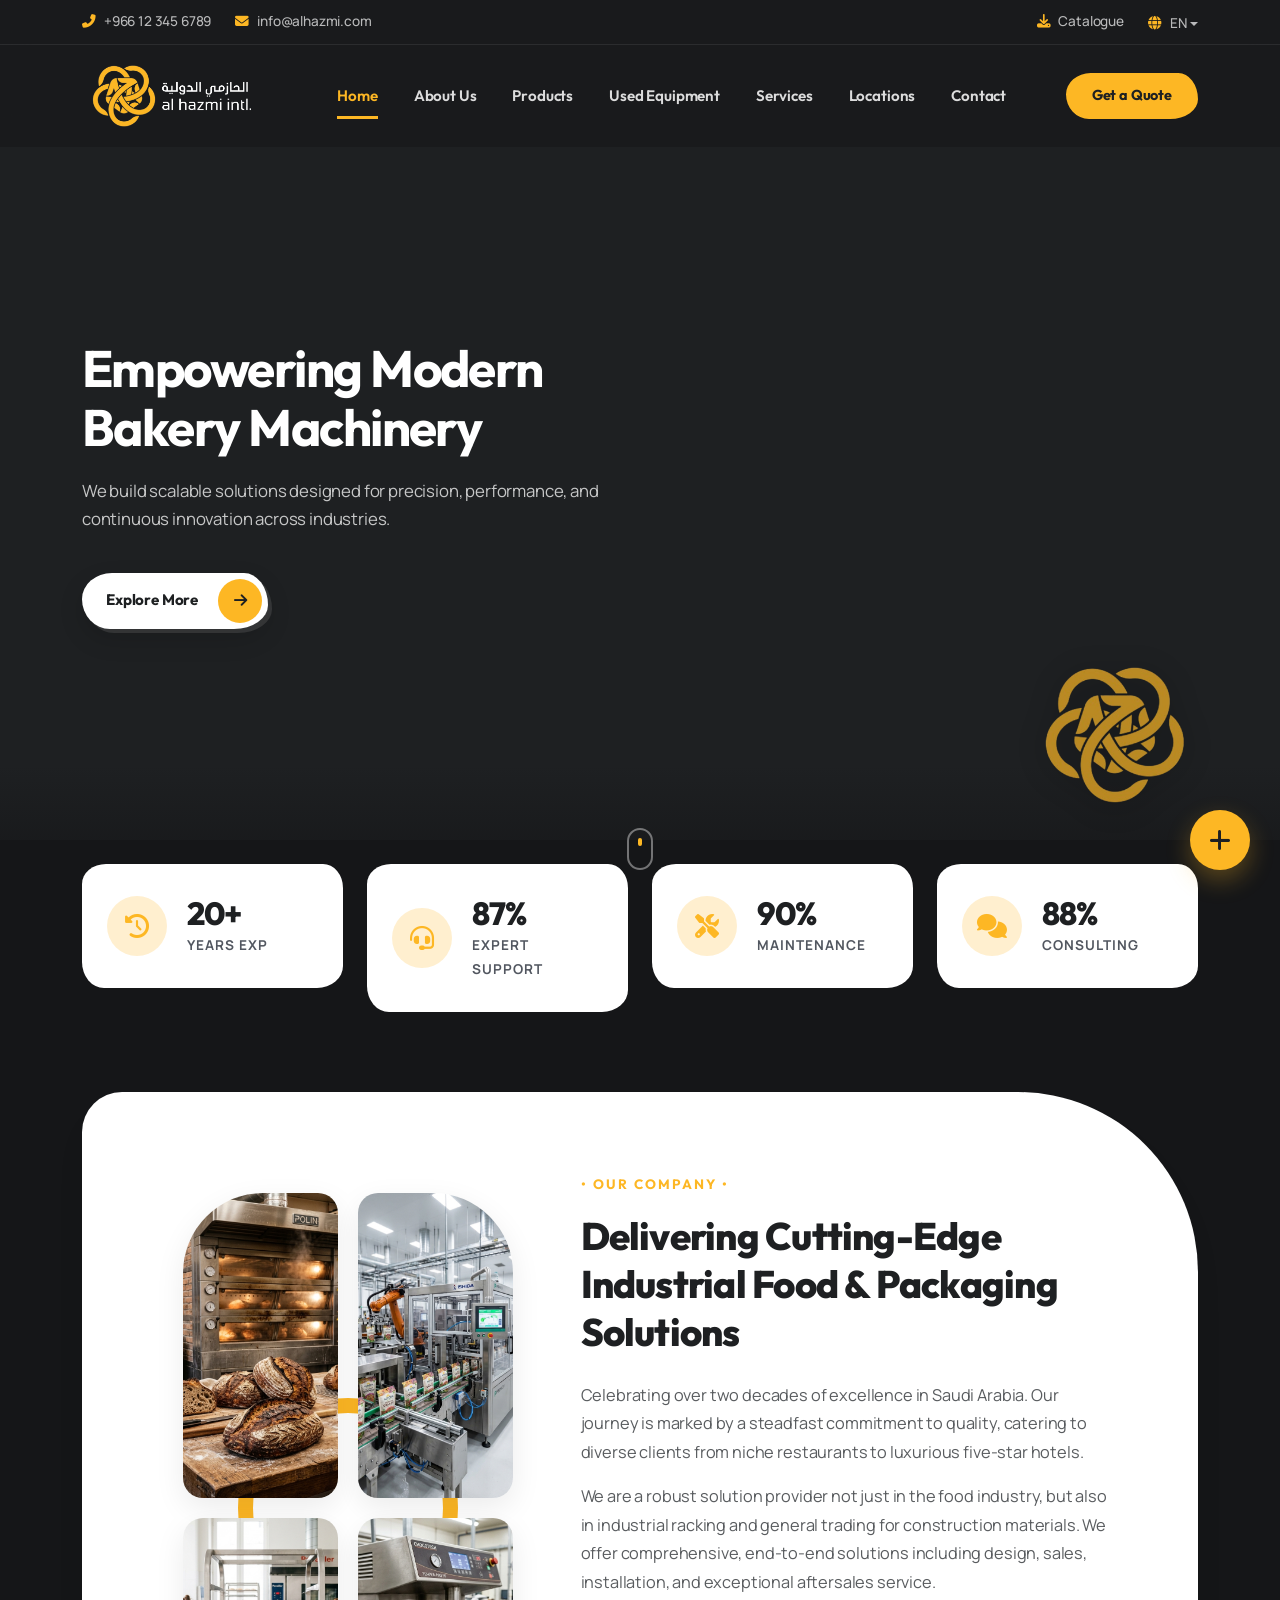
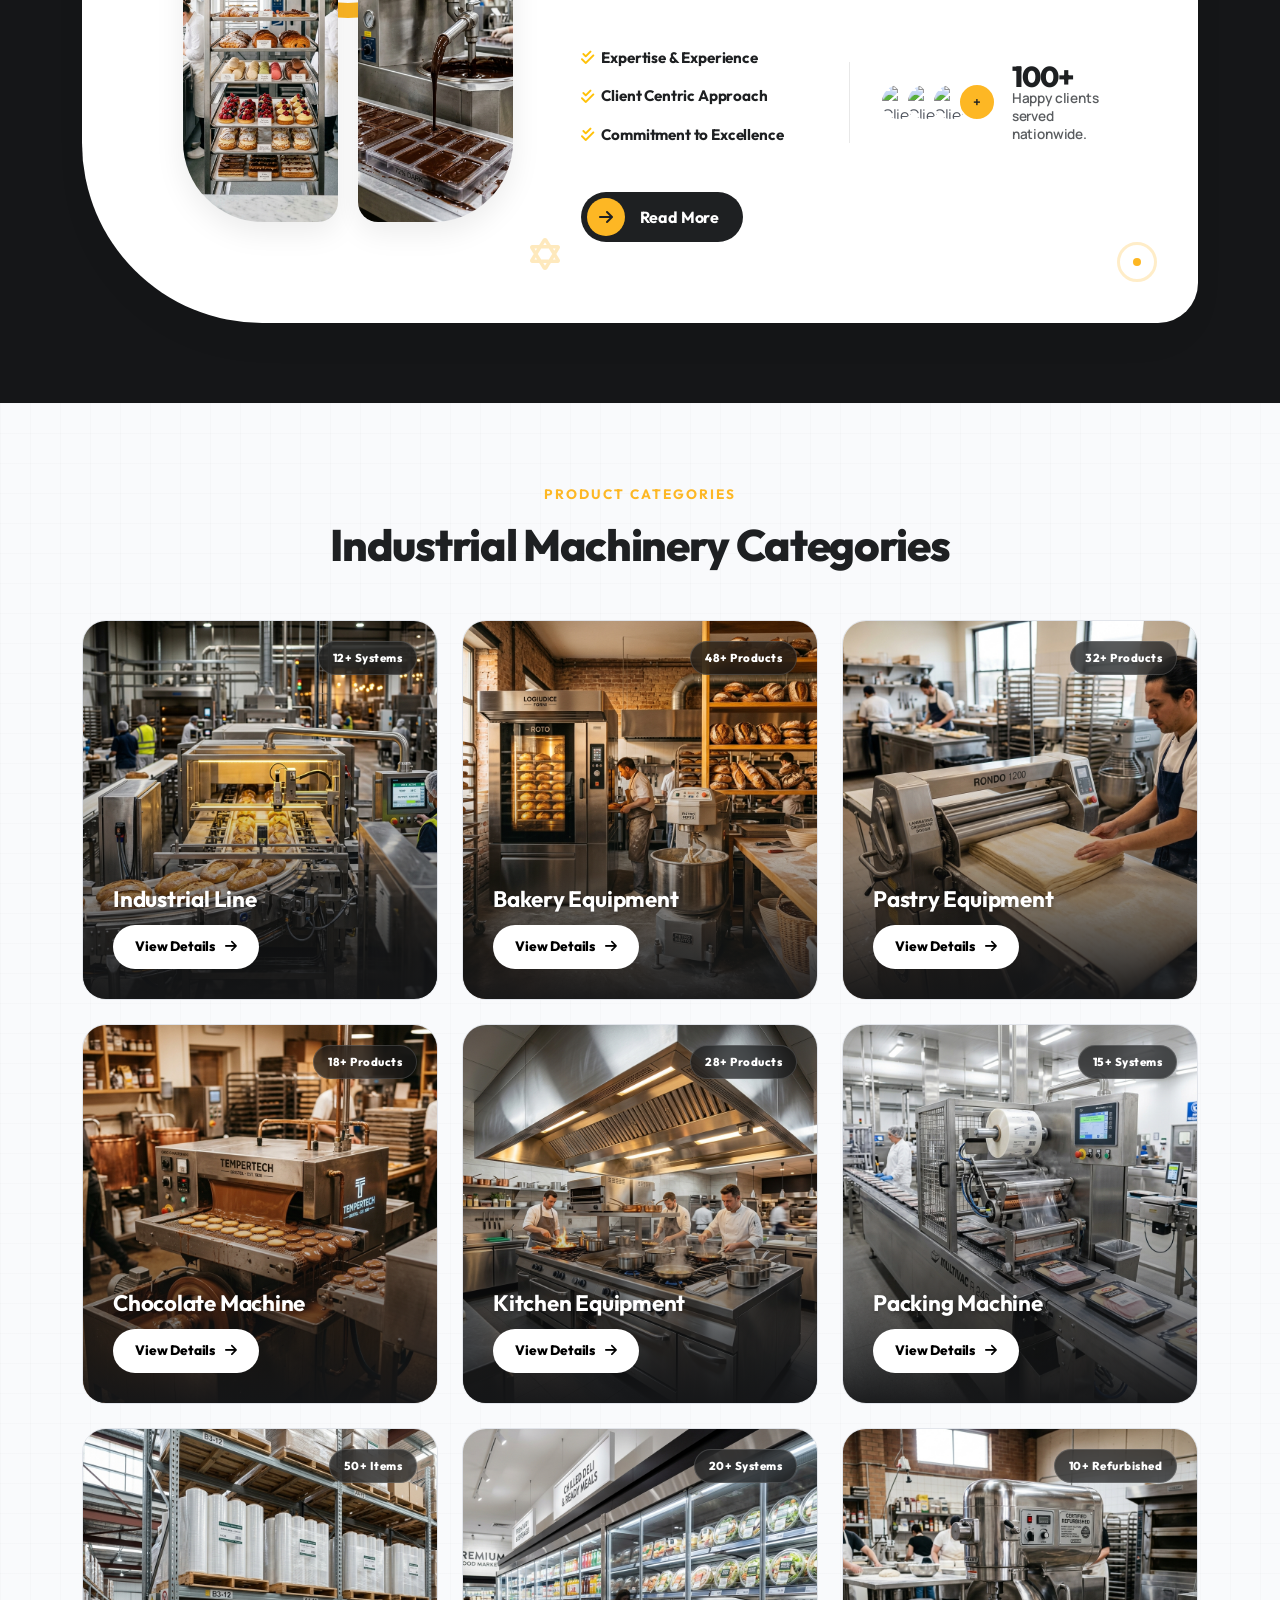
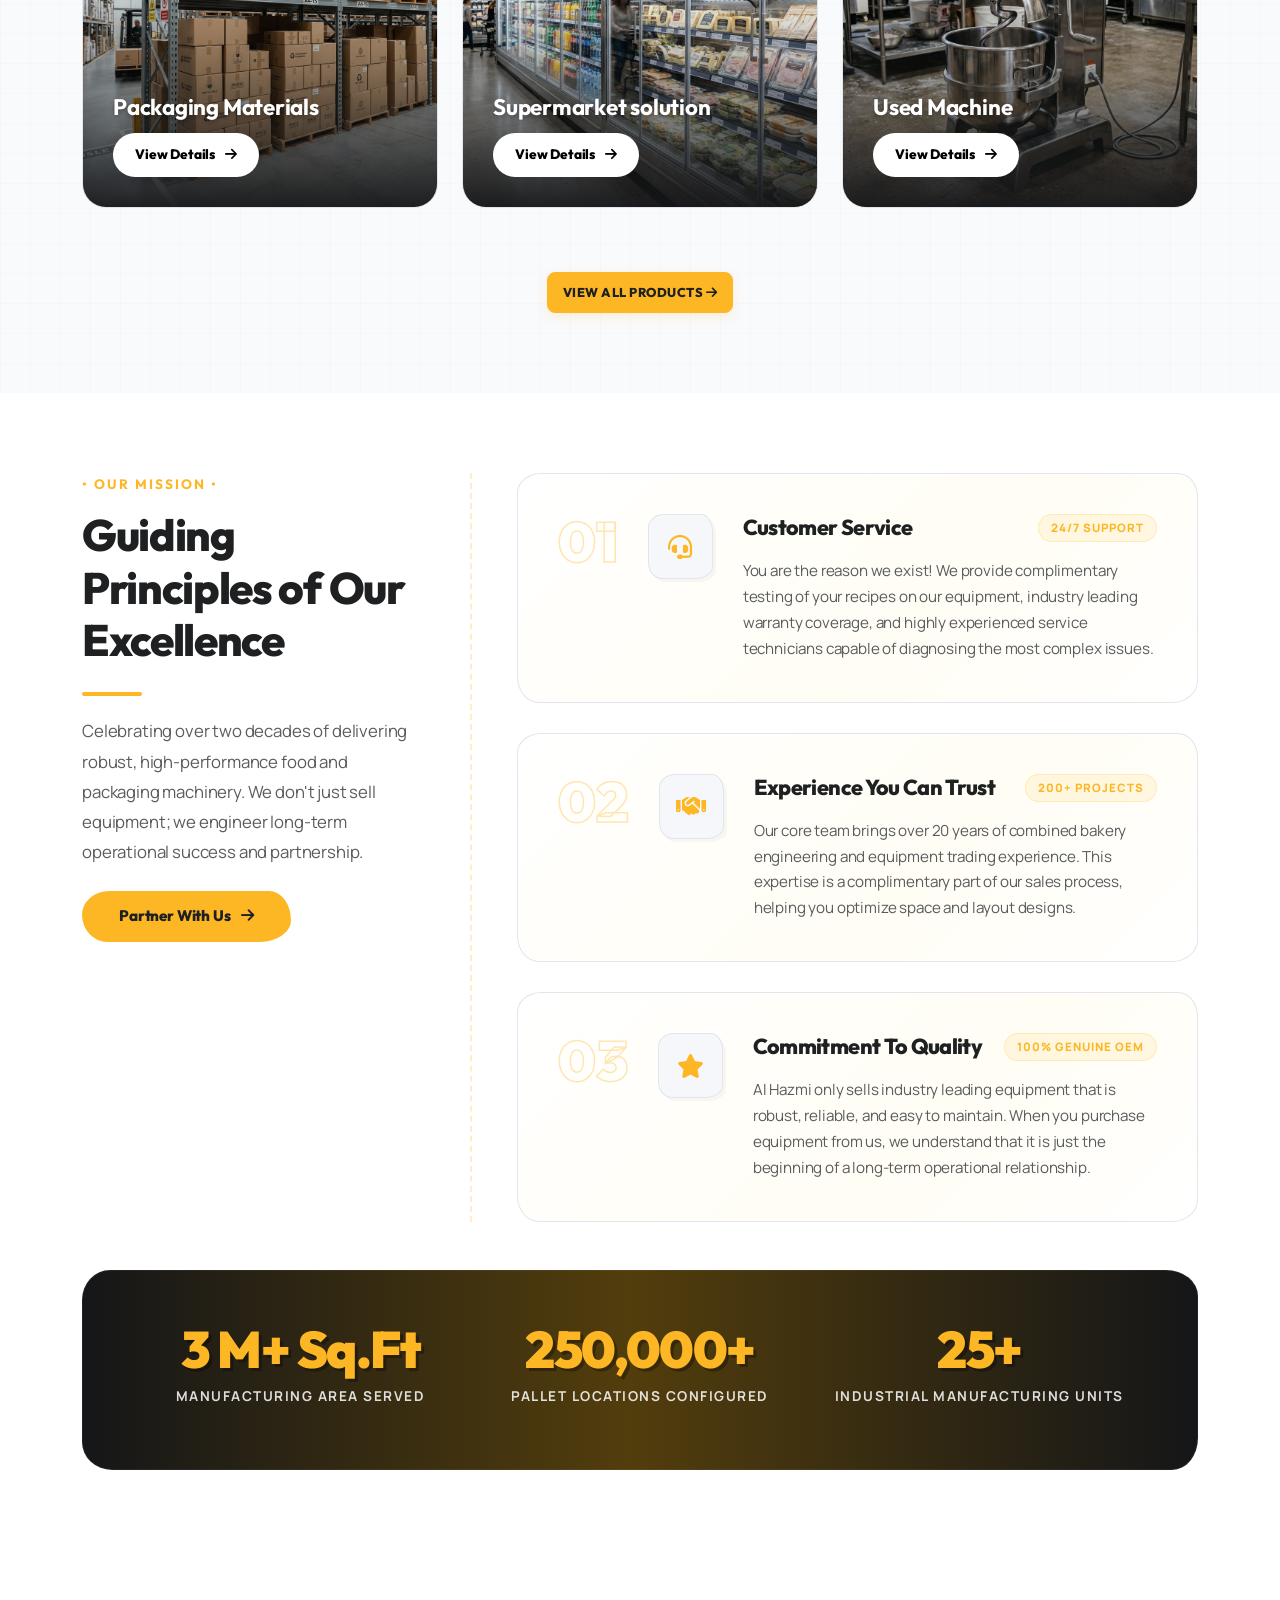
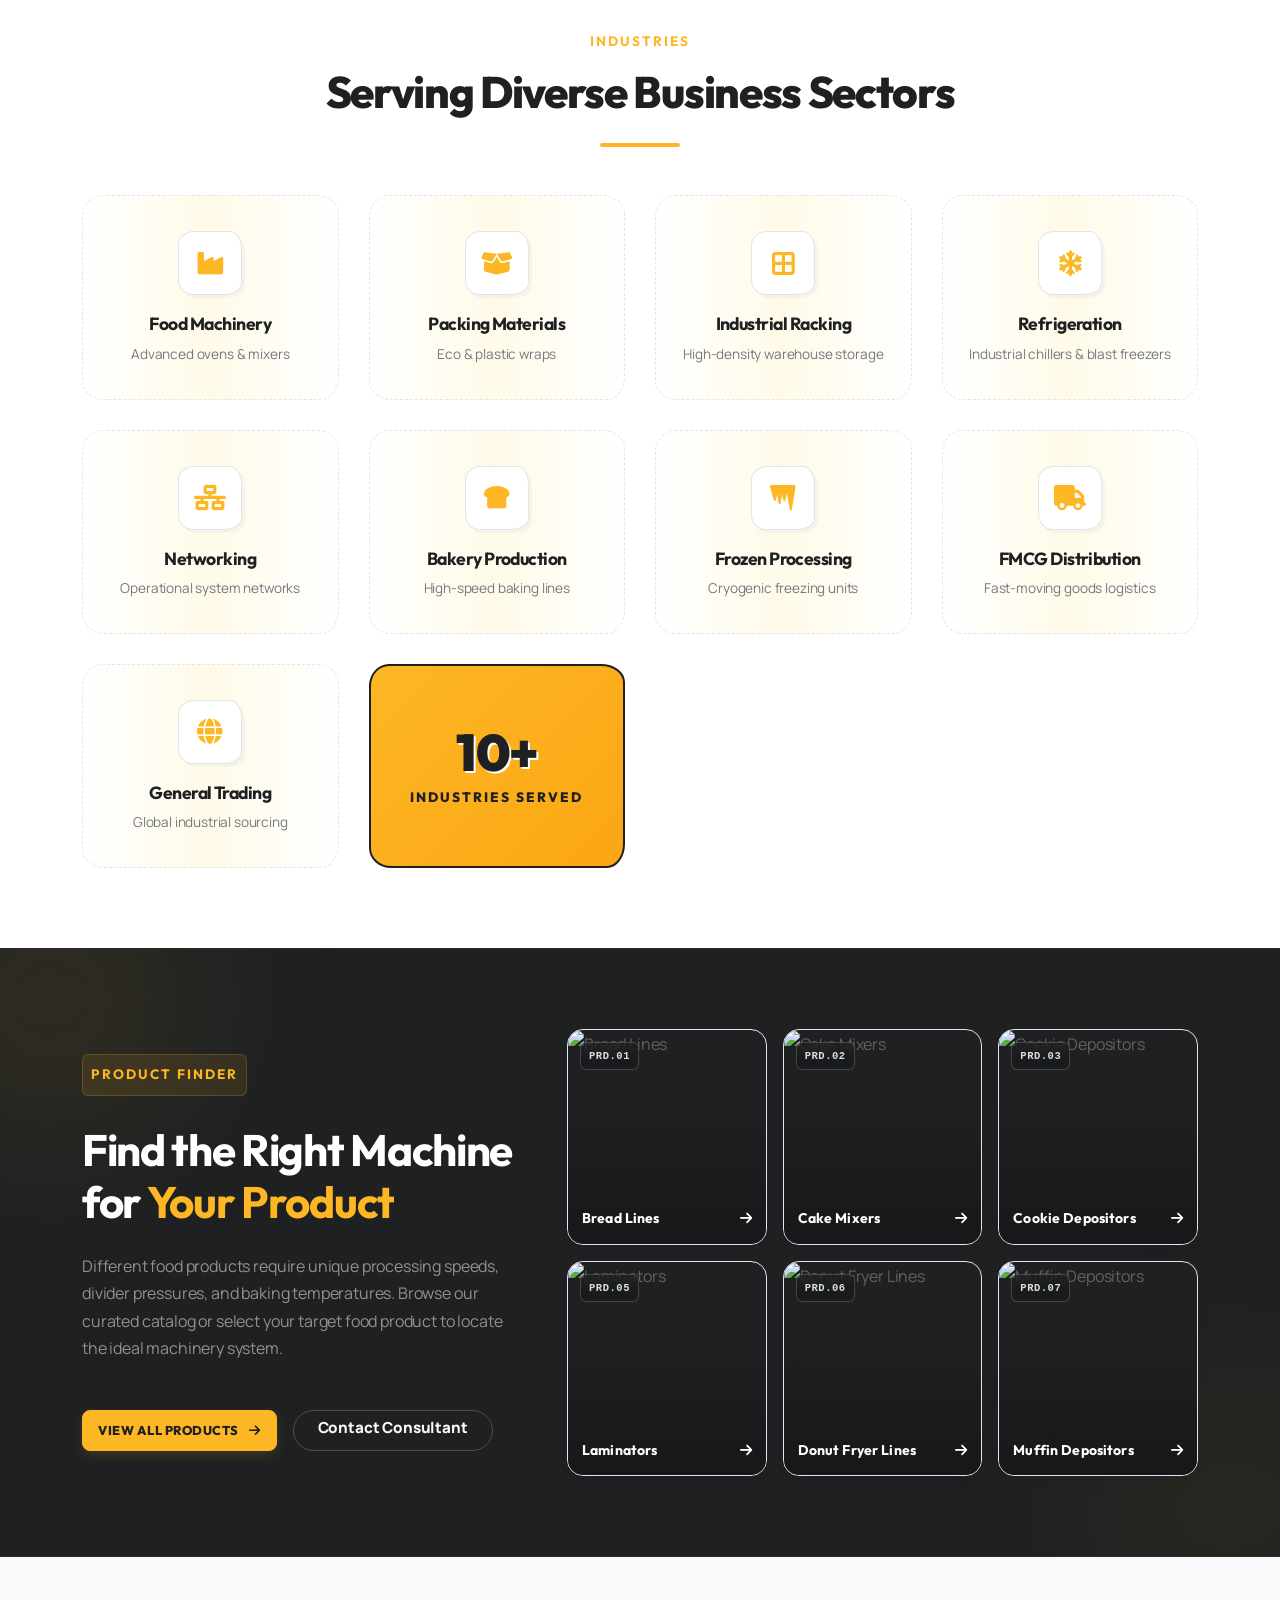
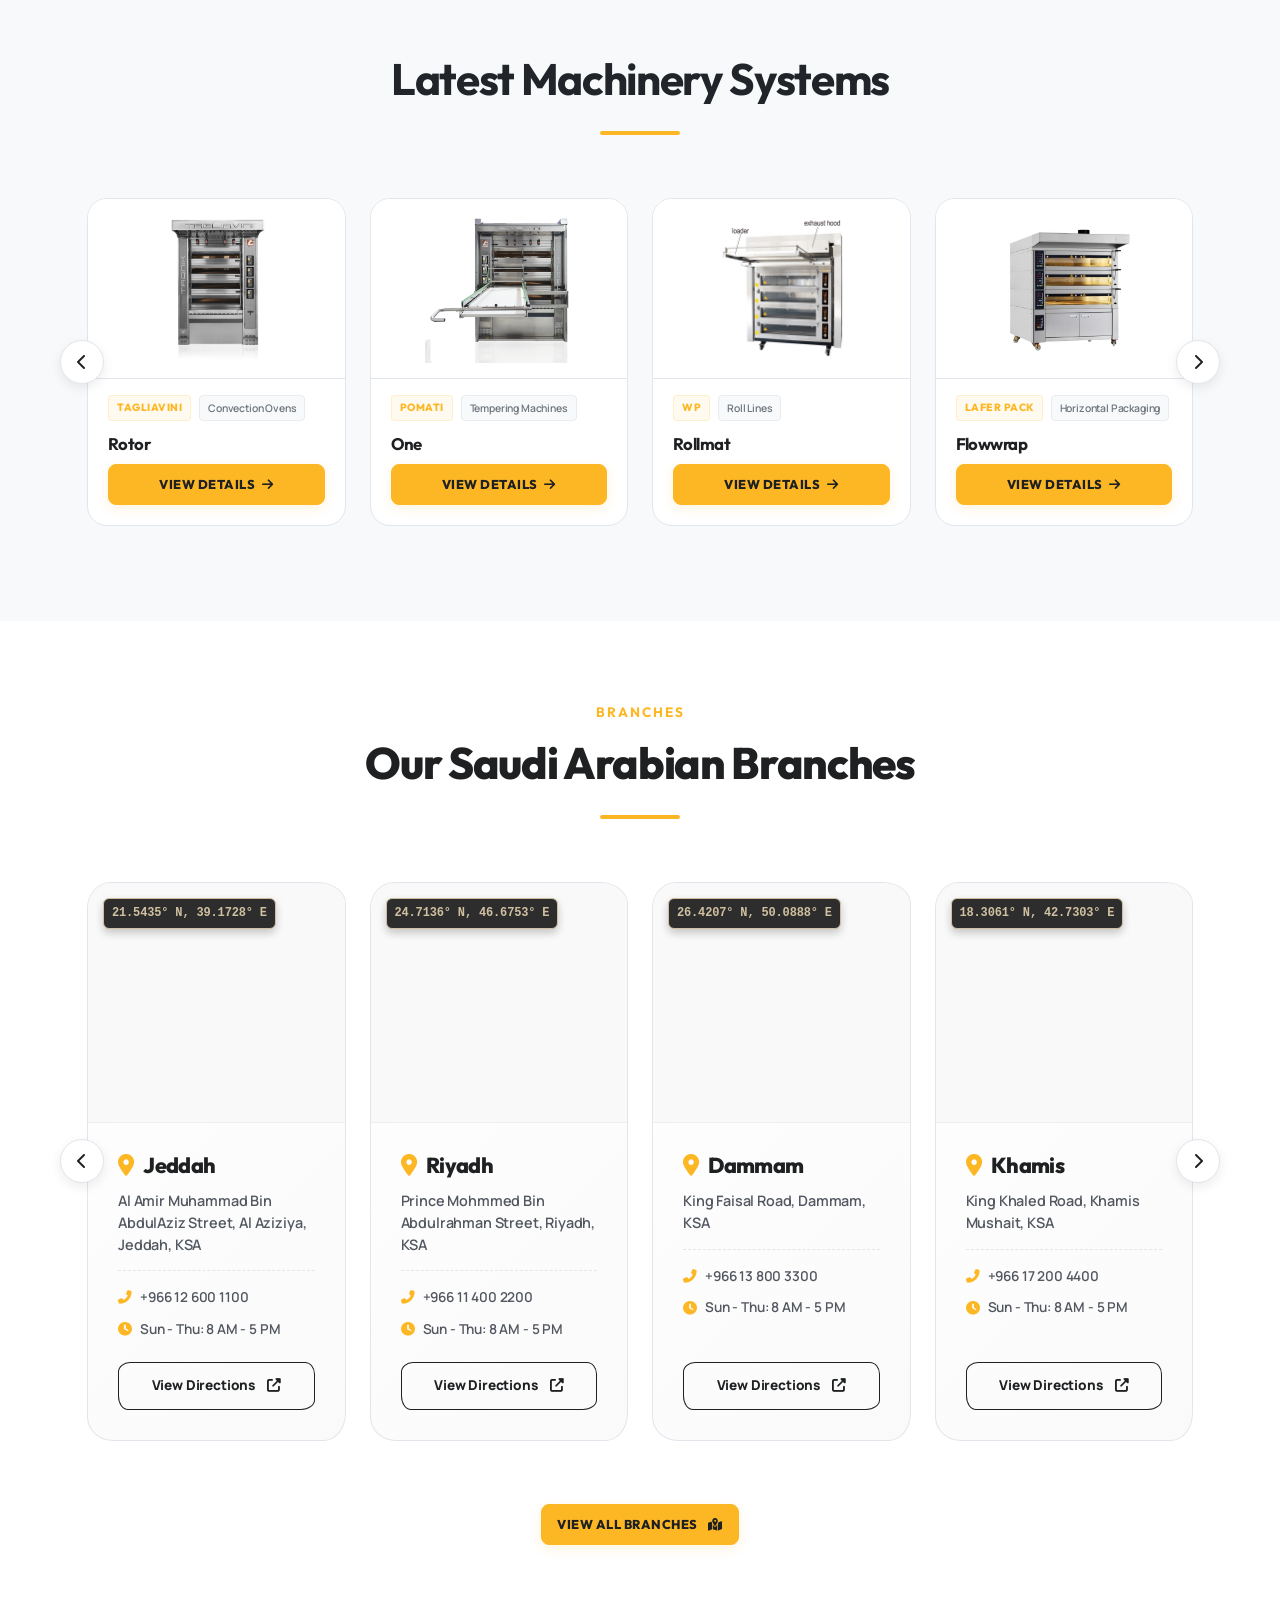
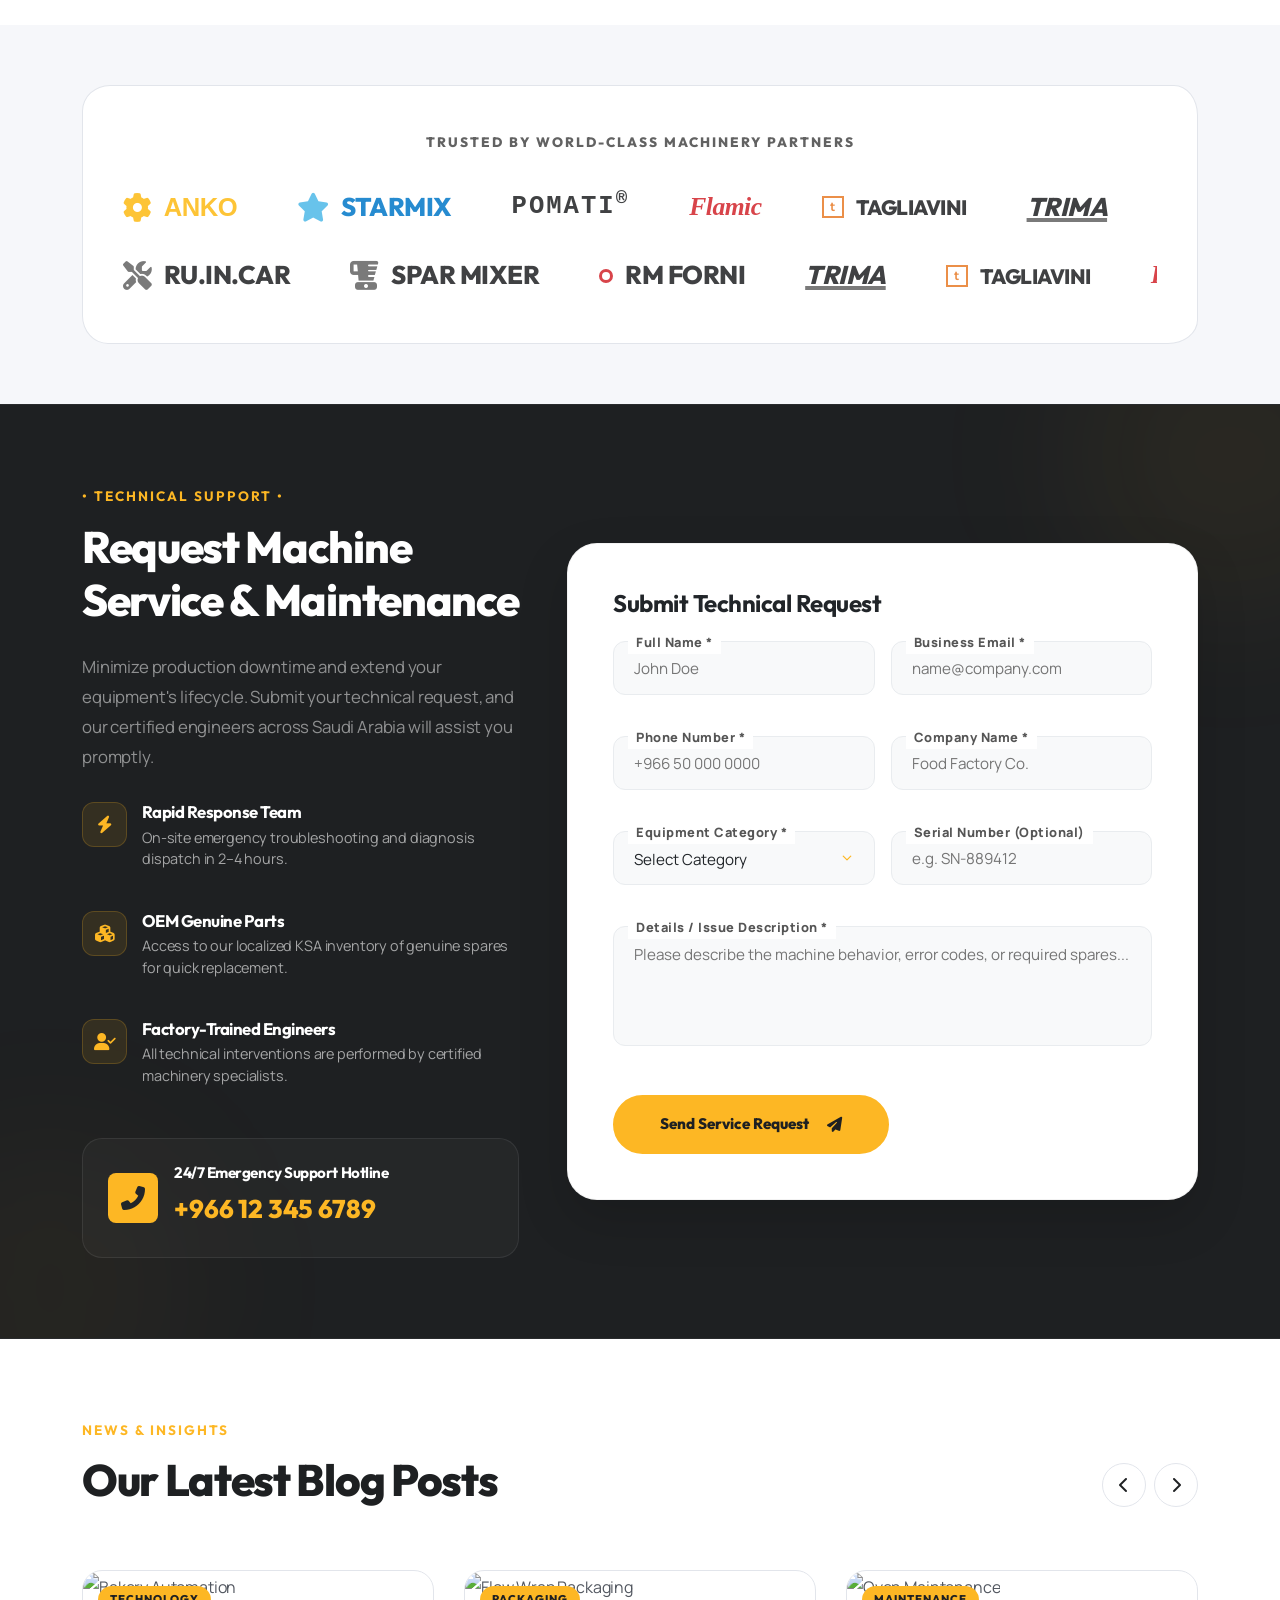
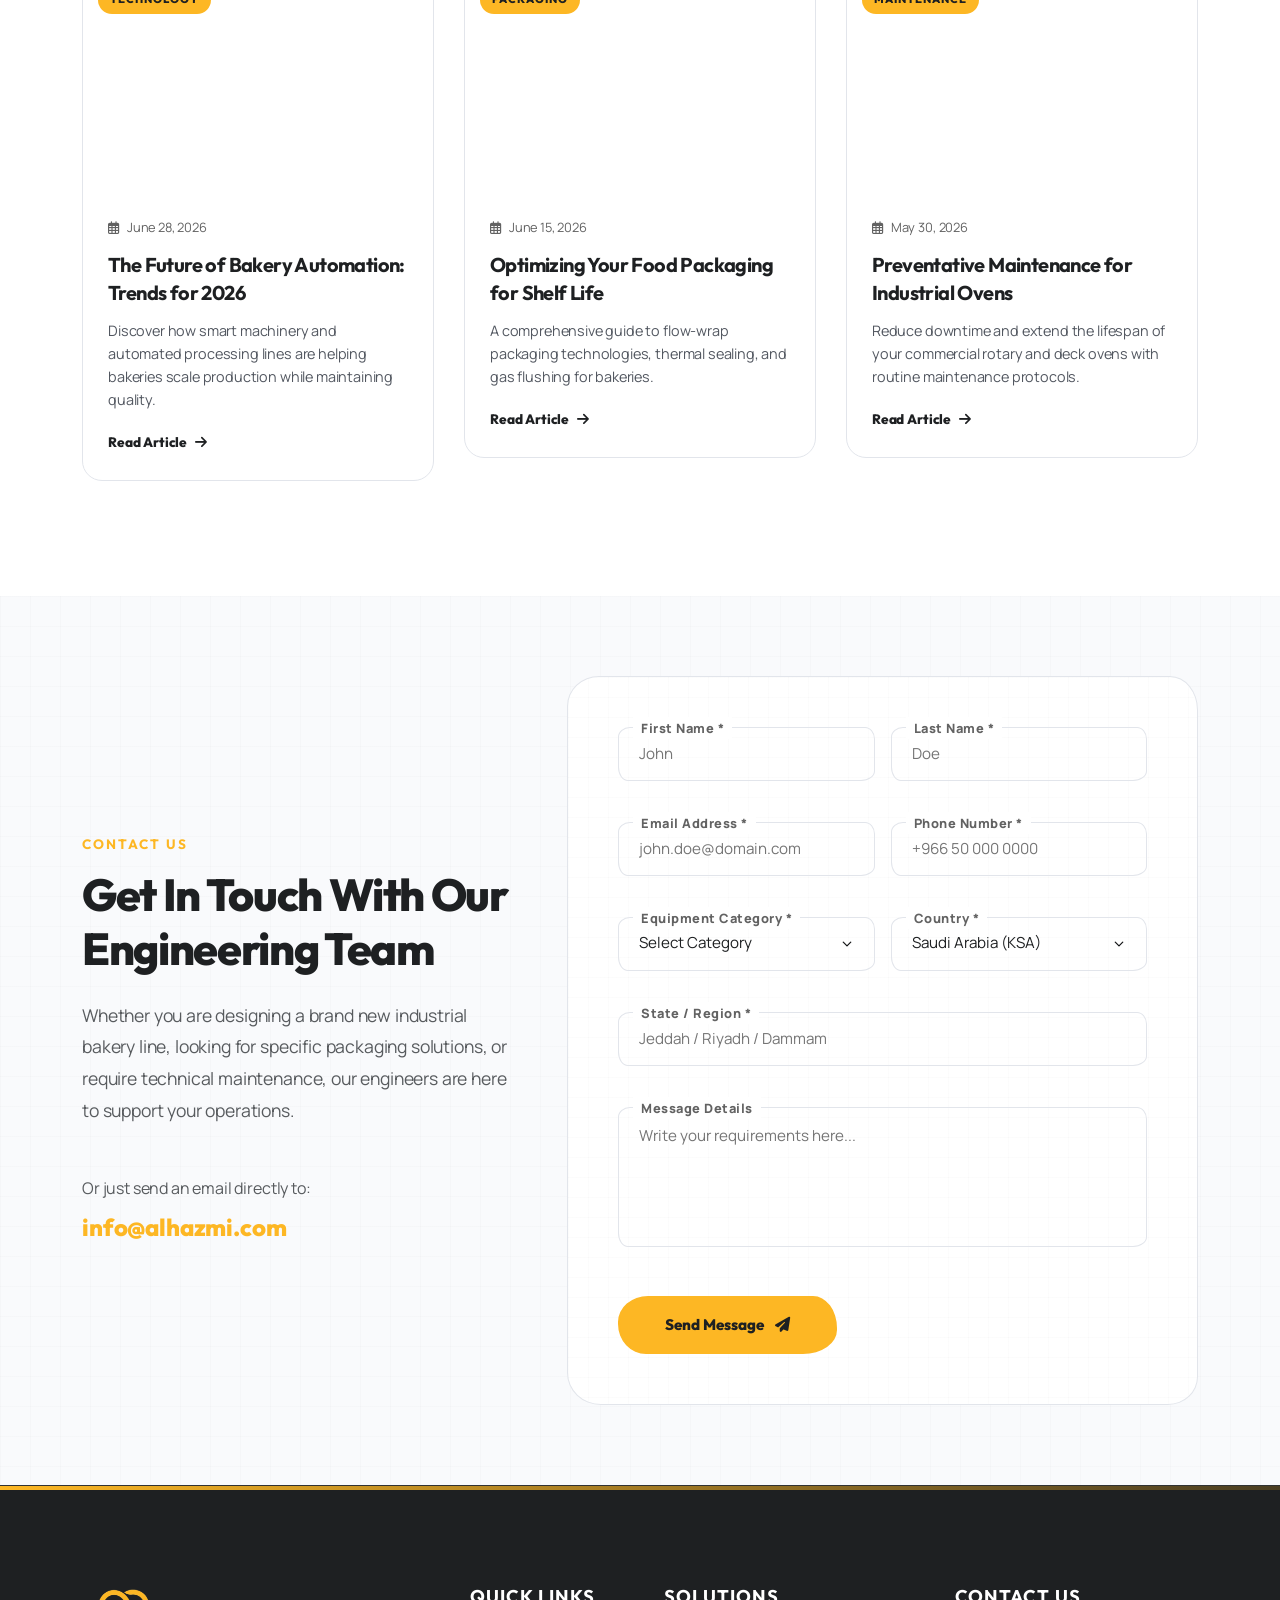
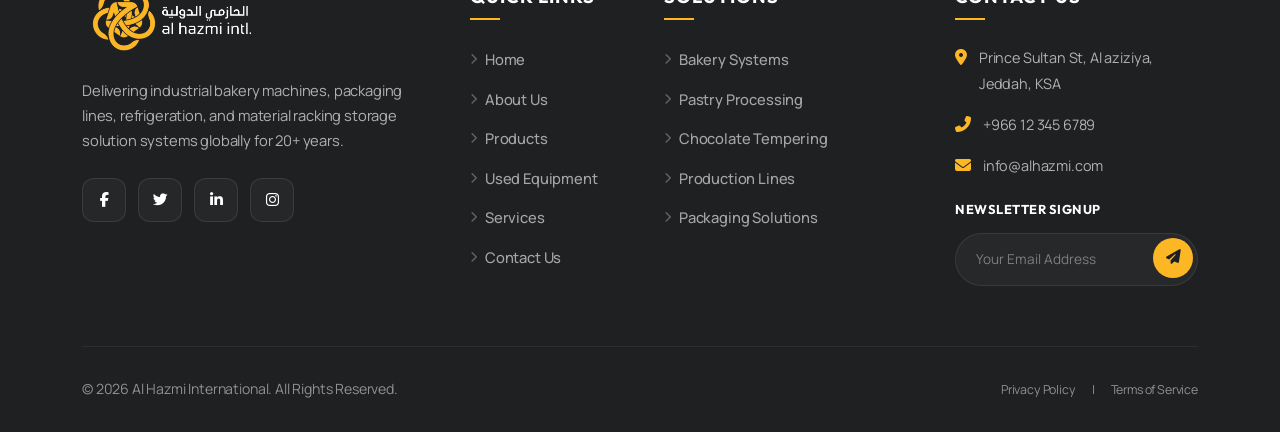
==== commit 1b4f8d17: "design updates" ====
--- a/index.html
+++ b/index.html
@@ -19,6 +19,240 @@
 
   <!-- Custom Stylesheet -->
   <link rel="stylesheet" href="styles.css">
+  <style>
+    /* Latest Products Carousel Slider Styles */
+    .latest-products-scroll-wrapper {
+      display: flex;
+      gap: 24px;
+      overflow-x: auto;
+      scroll-behavior: smooth;
+      scrollbar-width: none;
+      /* Firefox */
+      padding: 15px 5px;
+    }
+
+    .latest-products-scroll-wrapper::-webkit-scrollbar {
+      display: none;
+      /* Safari / Chrome */
+    }
+
+    .carousel-card-item {
+      flex: 0 0 280px;
+      width: 280px;
+    }
+
+    @media (min-width: 992px) {
+      .carousel-card-item {
+        flex: 0 0 calc(25% - 18px);
+        width: calc(25% - 18px);
+      }
+    }
+
+    /* Branches Carousel Slider Styles */
+    .branches-scroll-wrapper {
+      display: flex;
+      gap: 24px;
+      overflow-x: auto;
+      scroll-behavior: smooth;
+      scrollbar-width: none;
+      padding: 15px 5px;
+    }
+
+    .branches-scroll-wrapper::-webkit-scrollbar {
+      display: none;
+    }
+
+    .branch-card-item {
+      flex: 0 0 290px;
+      width: 290px;
+      transition: all 0.3s;
+    }
+
+    @media (min-width: 992px) {
+      .branch-card-item {
+        flex: 0 0 calc(25% - 18px);
+        width: calc(25% - 18px);
+      }
+    }
+
+    .carousel-nav-btn {
+      position: absolute;
+      top: 50%;
+      transform: translateY(-50%);
+      width: 44px;
+      height: 44px;
+      background: #ffffff;
+      border: 1px solid var(--border-color);
+      border-radius: 50%;
+      display: flex;
+      align-items: center;
+      justify-content: center;
+      box-shadow: 0 4px 12px rgba(0, 0, 0, 0.08);
+      z-index: 10;
+      color: var(--primary-dark);
+      transition: all 0.3s;
+      cursor: pointer;
+    }
+
+    .carousel-nav-btn:hover {
+      background: var(--accent-gold);
+      border-color: var(--accent-gold);
+      color: var(--primary-dark);
+    }
+
+    .prev-btn {
+      left: -22px;
+    }
+
+    .next-btn {
+      right: -22px;
+    }
+
+    /* Keep nav buttons visible on all screens since content overflows on all sizes */
+    .carousel-nav-btn {
+      display: flex !important;
+    }
+
+    /* Matching Products Catalog Card Styles */
+    .catalog-card-img-wrap {
+      height: 180px !important;
+      padding: 15px !important;
+      background-color: #ffffff;
+      display: flex;
+      align-items: center;
+      justify-content: center;
+      border-bottom: 1px solid var(--border-color);
+      position: relative;
+    }
+
+    .catalog-card-body {
+      padding: 16px 20px 20px 20px !important;
+      display: flex;
+      flex-direction: column;
+      flex-grow: 1;
+    }
+
+    .badge-brand-tag {
+      background: rgba(253, 183, 36, 0.07);
+      color: var(--accent-gold);
+      border: 1px solid rgba(253, 183, 36, 0.18);
+      font-weight: 800;
+      font-size: 0.65rem;
+      padding: 3px 8px;
+      border-radius: 4px;
+      text-transform: uppercase;
+      letter-spacing: 0.5px;
+      font-family: var(--font-headings);
+    }
+
+    .badge-subcat-tag {
+      background: #f8f9fa;
+      color: #6c757d;
+      border: 1px solid #e9ecef;
+      font-weight: 600;
+      font-size: 0.65rem;
+      padding: 3px 8px;
+      border-radius: 4px;
+      white-space: nowrap;
+      text-overflow: ellipsis;
+      overflow: hidden;
+      max-width: 140px;
+    }
+
+    .catalog-card-title {
+      font-size: 1.05rem !important;
+      font-weight: 700 !important;
+      color: var(--primary-dark) !important;
+      margin-top: 4px !important;
+      margin-bottom: 8px !important;
+      line-height: 1.35 !important;
+      display: -webkit-box;
+      -webkit-line-clamp: 1;
+      -webkit-box-orient: vertical;
+      overflow: hidden;
+      text-overflow: ellipsis;
+    }
+
+    /* Machine Finder Card styling for index.html */
+    .mf-card {
+      position: relative;
+      border-radius: 16px;
+      overflow: hidden;
+      aspect-ratio: 1/1.08;
+      cursor: pointer;
+      border: 1px solid var(--border-color);
+      background: var(--primary-dark);
+      box-shadow: 0 8px 20px -12px rgba(21, 22, 24, 0.15);
+      transition: transform .32s cubic-bezier(.22, 1, .36, 1), box-shadow .32s cubic-bezier(.22, 1, .36, 1), border-color .32s cubic-bezier(.22, 1, .36, 1);
+      -webkit-tap-highlight-color: transparent;
+      display: block;
+      width: 100%;
+      padding: 0;
+    }
+
+    .mf-card img {
+      position: absolute;
+      inset: 0;
+      width: 100%;
+      height: 100%;
+      object-fit: cover;
+      transition: transform .5s cubic-bezier(.22, 1, .36, 1);
+    }
+
+    .mf-card::after {
+      content: "";
+      position: absolute;
+      inset: 0;
+      background: linear-gradient(180deg, rgba(21, 22, 24, 0) 35%, rgba(21, 22, 24, 0.86) 100%);
+      transition: opacity .3s cubic-bezier(.22, 1, .36, 1);
+      z-index: 1;
+    }
+
+    .mf-card:hover {
+      transform: translateY(-6px);
+      box-shadow: 0 22px 34px -16px rgba(21, 22, 24, 0.35);
+      border-color: rgba(253, 183, 36, 0.6);
+    }
+
+    .mf-card:hover img {
+      transform: scale(1.08);
+    }
+
+    .mf-card-code {
+      position: absolute;
+      top: 12px;
+      left: 12px;
+      font-family: monospace;
+      font-size: 10.5px;
+      font-weight: 600;
+      letter-spacing: .05em;
+      color: rgba(255, 255, 255, 0.85);
+      background: rgba(21, 22, 24, 0.5);
+      backdrop-filter: blur(6px);
+      -webkit-backdrop-filter: blur(6px);
+      padding: 4px 8px;
+      border-radius: 6px;
+      border: 1px solid rgba(255, 255, 255, 0.18);
+      z-index: 2;
+    }
+
+    .mf-card-name {
+      position: absolute;
+      left: 14px;
+      right: 14px;
+      bottom: 13px;
+      z-index: 2;
+      color: #ffffff;
+      font-family: var(--font-headings);
+      font-weight: 700;
+      font-size: 14px;
+      letter-spacing: .01em;
+      display: flex;
+      align-items: center;
+      justify-content: space-between;
+      margin: 0;
+    }
+  </style>
 </head>
 
 <body data-bs-spy="scroll" data-bs-target="#navbar" data-bs-offset="100">
@@ -176,28 +410,7 @@
             </a>
           </div>
 
-          <!-- Social Proof / Customer Reviews -->
-          <div class="hero-trust-badge d-flex align-items-center gap-3 mt-5">
-            <div class="avatar-group">
-              <img src="https://images.unsplash.com/photo-1534528741775-53994a69daeb?auto=format&fit=crop&w=80&q=80"
-                alt="Customer 1">
-              <img src="https://images.unsplash.com/photo-1507003211169-0a1dd7228f2d?auto=format&fit=crop&w=80&q=80"
-                alt="Customer 2">
-              <img src="https://images.unsplash.com/photo-1500648767791-00dcc994a43e?auto=format&fit=crop&w=80&q=80"
-                alt="Customer 3">
-              <div class="plus-avatar">+</div>
-            </div>
-            <div class="trust-text text-start">
-              <div class="stars">
-                <i class="fas fa-star text-warning"></i>
-                <i class="fas fa-star text-warning"></i>
-                <i class="fas fa-star text-warning"></i>
-                <i class="fas fa-star text-warning"></i>
-                <i class="fas fa-star text-warning"></i>
-              </div>
-              <p class="mb-0 text-white-50 small fw-bold mt-1">100+ Happy Customer.</p>
-            </div>
-          </div>
+
 
         </div>
       </div>
@@ -205,22 +418,7 @@
 
     <!-- Rotating circular badge in the bottom-right of the hero -->
     <div class="rotating-badge-wrap d-none d-md-flex">
-      <svg class="rotating-badge" viewBox="0 0 150 150" width="150" height="150">
-        <path id="circlePath" d="M 75, 75 m -60, 0 a 60,60 0 1,1 120,0 a 60,60 0 1,1 -120,0" fill="none" />
-        <text fill="rgba(255,255,255,0.4)">
-          <textPath href="#circlePath" startOffset="0%">
-            • AL HAZMI SOLUTIONS • INDUSTRIAL SOLUTIONS
-          </textPath>
-        </text>
-      </svg>
-      <div class="badge-logo-center">
-        <!-- Stylized tech/industry gear icon -->
-        <svg viewBox="0 0 24 24" width="20" height="20" fill="none" stroke="currentColor" stroke-width="2.5"
-          stroke-linecap="round" stroke-linejoin="round">
-          <path
-            d="M12 2v2M12 20v2M4.93 4.93l1.41 1.41M17.66 17.66l1.41 1.41M2 12h2M20 12h2M6.34 17.66l-1.41 1.41M19.07 4.93l-1.41 1.41" />
-        </svg>
-      </div>
+      <img src="assets/images/brand-icon.png" alt="Al Hazmi Brand Icon" class="rotating-badge">
     </div>
 
     <!-- Mouse Scroll Down indicator -->
@@ -235,7 +433,7 @@
         <div class="row g-4">
 
           <!-- Fact 1 -->
-          <div class="col-lg-3 col-md-6" data-aos="fade-up" data-aos-delay="100">
+          <div class="col-lg-3 col-md-6 col-6" data-aos="fade-up" data-aos-delay="100">
             <div class="fact-card">
               <div class="fact-icon"><i class="fas fa-history"></i></div>
               <div class="fact-info">
@@ -246,7 +444,7 @@
           </div>
 
           <!-- Fact 2 -->
-          <div class="col-lg-3 col-md-6" data-aos="fade-up" data-aos-delay="200">
+          <div class="col-lg-3 col-md-6 col-6" data-aos="fade-up" data-aos-delay="200">
             <div class="fact-card">
               <div class="fact-icon"><i class="fas fa-headset"></i></div>
               <div class="fact-info">
@@ -257,7 +455,7 @@
           </div>
 
           <!-- Fact 3 -->
-          <div class="col-lg-3 col-md-6" data-aos="fade-up" data-aos-delay="300">
+          <div class="col-lg-3 col-md-6 col-6" data-aos="fade-up" data-aos-delay="300">
             <div class="fact-card">
               <div class="fact-icon"><i class="fas fa-tools"></i></div>
               <div class="fact-info">
@@ -268,7 +466,7 @@
           </div>
 
           <!-- Fact 4 -->
-          <div class="col-lg-3 col-md-6" data-aos="fade-up" data-aos-delay="400">
+          <div class="col-lg-3 col-md-6 col-6" data-aos="fade-up" data-aos-delay="400">
             <div class="fact-card">
               <div class="fact-icon"><i class="fas fa-comments"></i></div>
               <div class="fact-info">
@@ -384,12 +582,11 @@
 
       <div class="row g-4 ">
         <!-- 1. Industrial Line -->
-        <div class="col-lg-4 col-md-6" data-aos="fade-up" data-aos-delay="100">
+        <div class="col-lg-4 col-md-6 col-6" data-aos="fade-up" data-aos-delay="100">
           <div class="product-card">
             <div class="product-img-wrap">
               <span class="category-count-badge">12+ Systems</span>
-              <img src="https://images.unsplash.com/photo-1616401784845-180882ba9ba8?auto=format&fit=crop&w=600&q=80"
-                alt="Industrial Line Conveyors">
+              <img src="assets/images/categories/industrial_line.png" alt="Industrial Line Conveyors">
               <div class="product-overlay-content text-start">
                 <h3>Industrial Line</h3>
                 <a href="products.html?category=industrial_line" class="product-action-link">View Details <i
@@ -400,12 +597,11 @@
         </div>
 
         <!-- 2. Bakery Equipment -->
-        <div class="col-lg-4 col-md-6" data-aos="fade-up" data-aos-delay="200">
+        <div class="col-lg-4 col-md-6 col-6" data-aos="fade-up" data-aos-delay="200">
           <div class="product-card">
             <div class="product-img-wrap">
               <span class="category-count-badge">48+ Products</span>
-              <img src="https://images.unsplash.com/photo-1509440159596-0249088772ff?auto=format&fit=crop&w=600&q=80"
-                alt="Bakery Equipment Mixer">
+              <img src="assets/images/categories/bakery_equipment.png" alt="Bakery Equipment Rotary Oven & Mixer">
               <div class="product-overlay-content text-start">
                 <h3>Bakery Equipment</h3>
                 <a href="products.html?category=bakery" class="product-action-link">View Details <i
@@ -416,12 +612,11 @@
         </div>
 
         <!-- 3. Pastry Equipment -->
-        <div class="col-lg-4 col-md-6" data-aos="fade-up" data-aos-delay="300">
+        <div class="col-lg-4 col-md-6 col-6" data-aos="fade-up" data-aos-delay="300">
           <div class="product-card">
             <div class="product-img-wrap">
               <span class="category-count-badge">32+ Products</span>
-              <img src="https://images.unsplash.com/photo-1581092918056-0c4c3acd3789?auto=format&fit=crop&w=600&q=80"
-                alt="Pastry Equipment Machine">
+              <img src="assets/images/categories/pastry_equipment.png" alt="Pastry Sheeter & Laminator Machine">
               <div class="product-overlay-content text-start">
                 <h3>Pastry Equipment</h3>
                 <a href="products.html?category=pastry" class="product-action-link">View Details <i
@@ -432,11 +627,11 @@
         </div>
 
         <!-- 4. Chocolate Machine -->
-        <div class="col-lg-4 col-md-6" data-aos="fade-up" data-aos-delay="400">
+        <div class="col-lg-4 col-md-6 col-6" data-aos="fade-up" data-aos-delay="400">
           <div class="product-card">
             <div class="product-img-wrap">
               <span class="category-count-badge">18+ Products</span>
-              <img src="assets/images/chocolate.png" alt="Chocolate Machine">
+              <img src="assets/images/categories/chocolate_machine.png" alt="Industrial Chocolate Tempering Machine">
               <div class="product-overlay-content text-start">
                 <h3>Chocolate Machine</h3>
                 <a href="products.html?category=chocolate" class="product-action-link">View Details <i
@@ -447,12 +642,11 @@
         </div>
 
         <!-- 5. Kitchen Equipment -->
-        <div class="col-lg-4 col-md-6" data-aos="fade-up" data-aos-delay="500">
+        <div class="col-lg-4 col-md-6 col-6" data-aos="fade-up" data-aos-delay="500">
           <div class="product-card">
             <div class="product-img-wrap">
               <span class="category-count-badge">28+ Products</span>
-              <img src="https://images.unsplash.com/photo-1556910103-1c02745aae4d?auto=format&fit=crop&w=600&q=80"
-                alt="Kitchen Equipment">
+              <img src="assets/images/categories/kitchen_equipment.png" alt="Commercial Kitchen Stainless Equipment">
               <div class="product-overlay-content text-start">
                 <h3>Kitchen Equipment</h3>
                 <a href="products.html?category=kitchen" class="product-action-link">View Details <i
@@ -463,12 +657,11 @@
         </div>
 
         <!-- 6. Packing Machine -->
-        <div class="col-lg-4 col-md-6" data-aos="fade-up" data-aos-delay="600">
+        <div class="col-lg-4 col-md-6 col-6" data-aos="fade-up" data-aos-delay="600">
           <div class="product-card">
             <div class="product-img-wrap">
               <span class="category-count-badge">15+ Systems</span>
-              <img src="https://images.unsplash.com/photo-1581091226825-a6a2a5aee158?auto=format&fit=crop&w=600&q=80"
-                alt="Packing Machine">
+              <img src="assets/images/categories/packing_machine.png" alt="Automated Flow-Wrap Packing Machine">
               <div class="product-overlay-content text-start">
                 <h3>Packing Machine</h3>
                 <a href="products.html?category=packing_machine" class="product-action-link">View Details <i
@@ -479,12 +672,11 @@
         </div>
 
         <!-- 7. Packaging Materials -->
-        <div class="col-lg-4 col-md-6" data-aos="fade-up" data-aos-delay="700">
+        <div class="col-lg-4 col-md-6 col-6" data-aos="fade-up" data-aos-delay="700">
           <div class="product-card">
             <div class="product-img-wrap">
               <span class="category-count-badge">50+ Items</span>
-              <img src="https://images.unsplash.com/photo-1530587191325-3db32d826c18?auto=format&fit=crop&w=600&q=80"
-                alt="Packaging Materials">
+              <img src="assets/images/categories/packaging_materials.png" alt="Packaging Film & Roll System">
               <div class="product-overlay-content text-start">
                 <h3>Packaging Materials</h3>
                 <a href="products.html?category=packaging_materials" class="product-action-link">View Details <i
@@ -495,12 +687,12 @@
         </div>
 
         <!-- 8. Supermarket solution -->
-        <div class="col-lg-4 col-md-6" data-aos="fade-up" data-aos-delay="800">
+        <div class="col-lg-4 col-md-6 col-6" data-aos="fade-up" data-aos-delay="800">
           <div class="product-card">
             <div class="product-img-wrap">
               <span class="category-count-badge">20+ Systems</span>
-              <img src="https://images.unsplash.com/photo-1542838132-92c53300491e?auto=format&fit=crop&w=600&q=80"
-                alt="Supermarket Solutions">
+              <img src="assets/images/categories/supermarket_solution.png"
+                alt="Commercial Supermarket Refrigeration & Display Equipment">
               <div class="product-overlay-content text-start">
                 <h3>Supermarket solution</h3>
                 <a href="products.html?category=supermarket" class="product-action-link">View Details <i
@@ -511,12 +703,12 @@
         </div>
 
         <!-- 9. Used Machine -->
-        <div class="col-lg-4 col-md-6" data-aos="fade-up" data-aos-delay="900">
+        <div class="col-lg-4 col-md-6 col-6" data-aos="fade-up" data-aos-delay="900">
           <div class="product-card">
             <div class="product-img-wrap">
               <span class="category-count-badge">10+ Refurbished</span>
-              <img src="https://images.unsplash.com/photo-1504917595217-d4dc5ebe6122?auto=format&fit=crop&w=600&q=80"
-                alt="Used Machines">
+              <img src="assets/images/categories/used_machine.png"
+                alt="Refurbished Industrial Stainless Steel Machinery">
               <div class="product-overlay-content text-start">
                 <h3>Used Machine</h3>
                 <a href="products.html?category=used_machine" class="product-action-link">View Details <i
@@ -529,7 +721,7 @@
 
       <!-- View All Products CTA Button -->
       <div class="text-center mt-5 pt-3" data-aos="fade-up">
-        <a href="products.html" class="btn-explore-more">
+        <a href="products.html" class="btn btn-gold-catalog px-5 py-3">
           <span>View All Products</span>
           <span class="arrow-box"><i class="fas fa-arrow-right"></i></span>
         </a>
@@ -960,7 +1152,7 @@
 
   <!-- Find the Right Machine Section -->
   <section class="section-padding bg-dark text-white position-relative overflow-hidden"
-    style="background-color: #151618 !important; border-top: 1px solid rgba(255,255,255,0.05); border-bottom: 1px solid rgba(255,255,255,0.05);">
+    style="background-color: var(--primary-dark) !important; border-top: 1px solid rgba(255,255,255,0.05); border-bottom: 1px solid rgba(255,255,255,0.05);">
     <!-- Gold accent blur blobs for a premium dark mode glow -->
     <div
       style="position: absolute; top: -100px; left: -100px; width: 300px; height: 300px; background: rgba(253, 183, 36, 0.08); border-radius: 50%; filter: blur(80px); pointer-events: none;">
@@ -973,7 +1165,7 @@
       <div class="row align-items-center g-5">
 
         <!-- Left: Text & CTA -->
-        <div class="col-lg-6 text-start" data-aos="fade-right">
+        <div class="col-lg-5 text-start" data-aos="fade-right">
           <span class="section-tag d-inline-block p-2
            rounded"
             style="background: rgba(253, 183, 36, 0.1); color: var(--accent-gold); border: 1px solid rgba(253, 183, 36, 0.2);">Product
@@ -998,85 +1190,303 @@
         </div>
 
         <!-- Right: Interactive Product Grid -->
-        <div class="col-lg-6" data-aos="fade-left">
+        <div class="col-lg-7" data-aos="fade-left">
           <div class="row g-3">
 
-            <!-- Card 1: Breads & Loaves -->
-            <div class="col-6 col-sm-6">
-              <a href="products.html?category=bakery" class="product-finder-card text-decoration-none">
-                <div class="finder-card-bg"
-                  style="background-image: url('https://images.unsplash.com/photo-1509440159596-0249088772ff?auto=format&fit=crop&w=400&q=80');">
-                </div>
-                <div class="finder-card-overlay"></div>
-                <div class="finder-card-content text-start">
-                  <div class="finder-card-icon"><i class="fas fa-bread-slice"></i></div>
-                  <div>
-                    <h5 class="fw-bold mb-1 text-white" style="font-size: 0.95rem;">Breads & Loaves</h5>
-                    <p class="mb-0 text-white-50" style="font-size: 11px; line-height: 1.2;">Deck ovens, rounders &
-                      mixers</p>
-                  </div>
-                  <span class="finder-card-arrow"><i class="fas fa-chevron-right"></i></span>
-                </div>
+            <!-- Card 1: Bread Lines -->
+            <div class="col-6 col-sm-4">
+              <a href="machine-finder-section.html?product=bread" class="mf-card text-decoration-none">
+                <img src="https://images.unsplash.com/photo-1581092160607-ee22621dd758?auto=format&fit=crop&w=600&q=80"
+                  alt="Bread Lines" loading="lazy">
+                <span class="mf-card-code">PRD.01</span>
+                <span class="mf-card-name">
+                  Bread Lines <i class="fas fa-arrow-right"></i>
+                </span>
               </a>
             </div>
 
-            <!-- Card 2: Croissants & Pastry -->
-            <div class="col-6 col-sm-6">
-              <a href="products.html?category=pastry" class="product-finder-card text-decoration-none">
-                <div class="finder-card-bg"
-                  style="background-image: url('https://images.unsplash.com/photo-1555507036-ab1f4038808a?auto=format&fit=crop&w=400&q=80');">
-                </div>
-                <div class="finder-card-overlay"></div>
-                <div class="finder-card-content text-start">
-                  <div class="finder-card-icon"><i class="fas fa-cookie"></i></div>
-                  <div>
-                    <h5 class="fw-bold mb-1 text-white" style="font-size: 0.95rem;">Croissants & Pastry</h5>
-                    <p class="mb-0 text-white-50" style="font-size: 11px; line-height: 1.2;">Laminators, sheeters &
-                      depositors</p>
-                  </div>
-                  <span class="finder-card-arrow"><i class="fas fa-chevron-right"></i></span>
-                </div>
+            <!-- Card 2: Cake Mixers -->
+            <div class="col-6 col-sm-4">
+              <a href="machine-finder-section.html?product=cakes" class="mf-card text-decoration-none">
+                <img src="https://images.unsplash.com/photo-1578683010236-d716f9a3f461?auto=format&fit=crop&w=600&q=80"
+                  alt="Cake Mixers" loading="lazy">
+                <span class="mf-card-code">PRD.02</span>
+                <span class="mf-card-name">
+                  Cake Mixers <i class="fas fa-arrow-right"></i>
+                </span>
               </a>
             </div>
 
-            <!-- Card 3: Artisan Chocolate -->
-            <div class="col-6 col-sm-6">
-              <a href="products.html?category=chocolate" class="product-finder-card text-decoration-none">
-                <div class="finder-card-bg" style="background-image: url('assets/images/chocolate.png');"></div>
-                <div class="finder-card-overlay"></div>
-                <div class="finder-card-content text-start">
-                  <div class="finder-card-icon"><i class="fas fa-candy-cane"></i></div>
-                  <div>
-                    <h5 class="fw-bold mb-1 text-white" style="font-size: 0.95rem;">Artisan Chocolate</h5>
-                    <p class="mb-0 text-white-50" style="font-size: 11px; line-height: 1.2;">Tempering, melting &
-                      molding</p>
-                  </div>
-                  <span class="finder-card-arrow"><i class="fas fa-chevron-right"></i></span>
-                </div>
+            <!-- Card 3: Cookie Depositors -->
+            <div class="col-6 col-sm-4">
+              <a href="machine-finder-section.html?product=cookies" class="mf-card text-decoration-none">
+                <img src="https://images.unsplash.com/photo-1581092918056-0c4c3acd3789?auto=format&fit=crop&w=600&q=80"
+                  alt="Cookie Depositors" loading="lazy">
+                <span class="mf-card-code">PRD.03</span>
+                <span class="mf-card-name">
+                  Cookie Depositors <i class="fas fa-arrow-right"></i>
+                </span>
               </a>
             </div>
 
-            <!-- Card 4: High-Speed Bun Lines -->
-            <div class="col-6 col-sm-6">
-              <a href="products.html?category=production" class="product-finder-card text-decoration-none">
-                <div class="finder-card-bg"
-                  style="background-image: url('https://images.unsplash.com/photo-1581092918056-0c4c3acd3789?auto=format&fit=crop&w=400&q=80');">
-                </div>
-                <div class="finder-card-overlay"></div>
-                <div class="finder-card-content text-start">
-                  <div class="finder-card-icon"><i class="fas fa-cogs"></i></div>
-                  <div>
-                    <h5 class="fw-bold mb-1 text-white" style="font-size: 0.95rem;">Bun & Roll Lines</h5>
-                    <p class="mb-0 text-white-50" style="font-size: 11px; line-height: 1.2;">Automated divider & rounder
-                      lines</p>
-                  </div>
-                  <span class="finder-card-arrow"><i class="fas fa-chevron-right"></i></span>
-                </div>
+
+
+            <!-- Card 5: Laminators -->
+            <div class="col-6 col-sm-4">
+              <a href="machine-finder-section.html?product=croissant" class="mf-card text-decoration-none">
+                <img src="https://images.unsplash.com/photo-1581092795360-fd1ca04f0952?auto=format&fit=crop&w=600&q=80"
+                  alt="Laminators" loading="lazy">
+                <span class="mf-card-code">PRD.05</span>
+                <span class="mf-card-name">
+                  Laminators <i class="fas fa-arrow-right"></i>
+                </span>
               </a>
             </div>
 
-          </div>
-        </div>
+            <!-- Card 6: Donut Fryer Lines -->
+            <div class="col-6 col-sm-4">
+              <a href="machine-finder-section.html?product=donuts" class="mf-card text-decoration-none">
+                <img src="https://images.unsplash.com/photo-1616401784845-180882ba9ba8?auto=format&fit=crop&w=600&q=80"
+                  alt="Donut Fryer Lines" loading="lazy">
+                <span class="mf-card-code">PRD.06</span>
+                <span class="mf-card-name">
+                  Donut Fryer Lines <i class="fas fa-arrow-right"></i>
+                </span>
+              </a>
+            </div>
+
+            <!-- Card 7: Muffin Depositors -->
+            <div class="col-6 col-sm-4">
+              <a href="machine-finder-section.html?product=muffins" class="mf-card text-decoration-none">
+                <img src="https://images.unsplash.com/photo-1578985545062-69928b1d9587?auto=format&fit=crop&w=600&q=80"
+                  alt="Muffin Depositors" loading="lazy">
+                <span class="mf-card-code">PRD.07</span>
+                <span class="mf-card-name">
+                  Muffin Depositors <i class="fas fa-arrow-right"></i>
+                </span>
+              </a>
+            </div>
+
+
+            <!-- Card 12: Flow Pack Wrappers -->
+
+
+          </div>
+        </div>
+
+      </div>
+    </div>
+  </section>
+
+  <!-- Latest Product List Carousel Section -->
+  <section class="section-padding bg-light" id="latest-products">
+    <div class="container">
+      <div class="text-center mb-5" data-aos="fade-up">
+
+        <h2 class="section-title-large text-dark fw-bold mt-3">Latest Machinery Systems</h2>
+        <div
+          style="width: 80px; height: 4px; background-color: var(--accent-gold); margin: 15px auto 0; border-radius: 2px;">
+        </div>
+      </div>
+
+      <div class="position-relative" data-aos="fade-up">
+        <!-- Navigation Buttons for Scroll Carousel -->
+        <button class="carousel-nav-btn prev-btn" id="latest-prev-btn"><i class="fas fa-chevron-left"></i></button>
+        <button class="carousel-nav-btn next-btn" id="latest-next-btn"><i class="fas fa-chevron-right"></i></button>
+
+        <div class="latest-products-scroll-wrapper" id="latest-products-scroll">
+
+          <!-- Product Card 1 -->
+          <div class="carousel-card-item">
+            <div class="catalog-card h-100 d-flex flex-column"
+              style="background: #ffffff; border: 1px solid var(--border-color); border-radius: 20px; overflow: hidden; transition: all 0.3s;">
+              <div class="catalog-card-img-wrap">
+                <img src="assets/images/products/1.webp" alt="Rotor Convection Oven"
+                  style="max-width: 100%; max-height: 100%; object-fit: contain;">
+              </div>
+              <div class="catalog-card-body">
+                <div class="d-flex align-items-center gap-2 mb-2">
+                  <span class="badge-brand-tag">Tagliavini</span>
+                  <span class="badge-subcat-tag" title="Convection Ovens">Convection Ovens</span>
+                </div>
+                <h4 class="catalog-card-title">Rotor</h4>
+                <div class="mt-auto">
+                  <a href="product-detail.html?product=Tagliavini%20Rotor"
+                    class="btn btn-gold-catalog w-100 text-center">
+                    View Details <i class="fas fa-arrow-right ms-1 fs-11"></i>
+                  </a>
+                </div>
+              </div>
+            </div>
+          </div>
+
+          <!-- Product Card 2 -->
+          <div class="carousel-card-item">
+            <div class="catalog-card h-100 d-flex flex-column"
+              style="background: #ffffff; border: 1px solid var(--border-color); border-radius: 20px; overflow: hidden; transition: all 0.3s;">
+              <div class="catalog-card-img-wrap">
+                <img src="assets/images/products/2.webp" alt="One Tempering Machine"
+                  style="max-width: 100%; max-height: 100%; object-fit: contain;">
+              </div>
+              <div class="catalog-card-body">
+                <div class="d-flex align-items-center gap-2 mb-2">
+                  <span class="badge-brand-tag">Pomati</span>
+                  <span class="badge-subcat-tag" title="Tempering Machines">Tempering Machines</span>
+                </div>
+                <h4 class="catalog-card-title">One</h4>
+                <div class="mt-auto">
+                  <a href="product-detail.html?product=Pomati%20One" class="btn btn-gold-catalog w-100 text-center">
+                    View Details <i class="fas fa-arrow-right ms-1 fs-11"></i>
+                  </a>
+                </div>
+              </div>
+            </div>
+          </div>
+
+          <!-- Product Card 3 -->
+          <div class="carousel-card-item">
+            <div class="catalog-card h-100 d-flex flex-column"
+              style="background: #ffffff; border: 1px solid var(--border-color); border-radius: 20px; overflow: hidden; transition: all 0.3s;">
+              <div class="catalog-card-img-wrap">
+                <img src="assets/images/products/3.png" alt="Rollmat Moulding Machine"
+                  style="max-width: 100%; max-height: 100%; object-fit: contain;">
+              </div>
+              <div class="catalog-card-body">
+                <div class="d-flex align-items-center gap-2 mb-2">
+                  <span class="badge-brand-tag">WP</span>
+                  <span class="badge-subcat-tag" title="Roll Lines">Roll Lines</span>
+                </div>
+                <h4 class="catalog-card-title">Rollmat</h4>
+                <div class="mt-auto">
+                  <a href="product-detail.html?product=WP%20Rollmat" class="btn btn-gold-catalog w-100 text-center">
+                    View Details <i class="fas fa-arrow-right ms-1 fs-11"></i>
+                  </a>
+                </div>
+              </div>
+            </div>
+          </div>
+
+          <!-- Product Card 4 -->
+          <div class="carousel-card-item">
+            <div class="catalog-card h-100 d-flex flex-column"
+              style="background: #ffffff; border: 1px solid var(--border-color); border-radius: 20px; overflow: hidden; transition: all 0.3s;">
+              <div class="catalog-card-img-wrap">
+                <img src="assets/images/products/4.jpg" alt="Flowwrap Packaging Machine"
+                  style="max-width: 100%; max-height: 100%; object-fit: contain;">
+              </div>
+              <div class="catalog-card-body">
+                <div class="d-flex align-items-center gap-2 mb-2">
+                  <span class="badge-brand-tag">Lafer Pack</span>
+                  <span class="badge-subcat-tag" title="Horizontal Packaging">Horizontal Packaging</span>
+                </div>
+                <h4 class="catalog-card-title">Flowwrap</h4>
+                <div class="mt-auto">
+                  <a href="product-detail.html?product=Lafer%20Pack%20Flowwrap"
+                    class="btn btn-gold-catalog w-100 text-center">
+                    View Details <i class="fas fa-arrow-right ms-1 fs-11"></i>
+                  </a>
+                </div>
+              </div>
+            </div>
+          </div>
+
+          <!-- Product Card 5 -->
+          <div class="carousel-card-item">
+            <div class="catalog-card h-100 d-flex flex-column"
+              style="background: #ffffff; border: 1px solid var(--border-color); border-radius: 20px; overflow: hidden; transition: all 0.3s;">
+              <div class="catalog-card-img-wrap">
+                <img src="assets/images/products/4.jpg" alt="Modular Deck Oven"
+                  style="max-width: 100%; max-height: 100%; object-fit: contain;">
+              </div>
+              <div class="catalog-card-body">
+                <div class="d-flex align-items-center gap-2 mb-2">
+                  <span class="badge-brand-tag">Tagliavini</span>
+                  <span class="badge-subcat-tag" title="Deck Electric Ovens">Deck Electric Ovens</span>
+                </div>
+                <h4 class="catalog-card-title">Modular</h4>
+                <div class="mt-auto">
+                  <a href="product-detail.html?product=Tagliavini%20Modular"
+                    class="btn btn-gold-catalog w-100 text-center">
+                    View Details <i class="fas fa-arrow-right ms-1 fs-11"></i>
+                  </a>
+                </div>
+              </div>
+            </div>
+          </div>
+
+          <!-- Product Card 6 -->
+          <div class="carousel-card-item">
+            <div class="catalog-card h-100 d-flex flex-column"
+              style="background: #ffffff; border: 1px solid var(--border-color); border-radius: 20px; overflow: hidden; transition: all 0.3s;">
+              <div class="catalog-card-img-wrap">
+                <img src="assets/images/products/3.png" alt="Sfogly Dough Sheeter"
+                  style="max-width: 100%; max-height: 100%; object-fit: contain;">
+              </div>
+              <div class="catalog-card-body">
+                <div class="d-flex align-items-center gap-2 mb-2">
+                  <span class="badge-brand-tag">Pomati</span>
+                  <span class="badge-subcat-tag" title="Pastry Sheeters">Pastry Sheeters</span>
+                </div>
+                <h4 class="catalog-card-title">Sfogly</h4>
+                <div class="mt-auto">
+                  <a href="product-detail.html?product=Pomati%20Sfogly" class="btn btn-gold-catalog w-100 text-center">
+                    View Details <i class="fas fa-arrow-right ms-1 fs-11"></i>
+                  </a>
+                </div>
+              </div>
+            </div>
+          </div>
+
+          <!-- Product Card 7 -->
+          <div class="carousel-card-item">
+            <div class="catalog-card h-100 d-flex flex-column"
+              style="background: #ffffff; border: 1px solid var(--border-color); border-radius: 20px; overflow: hidden; transition: all 0.3s;">
+              <div class="catalog-card-img-wrap">
+                <img src="assets/images/products/2.webp" alt="Sabitech Arabic Bread Line"
+                  style="max-width: 100%; max-height: 100%; object-fit: contain;">
+              </div>
+              <div class="catalog-card-body">
+                <div class="d-flex align-items-center gap-2 mb-2">
+                  <span class="badge-brand-tag">Sabitech</span>
+                  <span class="badge-subcat-tag" title="Pita & Flatbread Lines">Pita & Flatbread Lines</span>
+                </div>
+                <h4 class="catalog-card-title">Arabic Bread Line</h4>
+                <div class="mt-auto">
+                  <a href="product-detail.html?product=Sabitech%20Arabic%20Bread%20Production%20Line"
+                    class="btn btn-gold-catalog w-100 text-center">
+                    View Details <i class="fas fa-arrow-right ms-1 fs-11"></i>
+                  </a>
+                </div>
+              </div>
+            </div>
+          </div>
+
+          <!-- Product Card 8 -->
+          <div class="carousel-card-item">
+            <div class="catalog-card h-100 d-flex flex-column"
+              style="background: #ffffff; border: 1px solid var(--border-color); border-radius: 20px; overflow: hidden; transition: all 0.3s;">
+              <div class="catalog-card-img-wrap">
+                <img src="assets/images/products/1.webp" alt="Pratika Shrink Wrapper"
+                  style="max-width: 100%; max-height: 100%; object-fit: contain;">
+              </div>
+              <div class="catalog-card-body">
+                <div class="d-flex align-items-center gap-2 mb-2">
+                  <span class="badge-brand-tag">Minipack</span>
+                  <span class="badge-subcat-tag" title="Shrink Wrap Machines">Shrink Wrap Machines</span>
+                </div>
+                <h4 class="catalog-card-title">Pratika 55 Smart</h4>
+                <div class="mt-auto">
+                  <a href="product-detail.html?product=Minipack%20Pratika%2055%20Smart%20Shrink%20Wrapper"
+                    class="btn btn-gold-catalog w-100 text-center">
+                    View Details <i class="fas fa-arrow-right ms-1 fs-11"></i>
+                  </a>
+                </div>
+              </div>
+            </div>
+          </div>
+
+        </div>
+
 
       </div>
     </div>
@@ -1097,138 +1507,159 @@
         </div>
       </div>
 
-      <div class="row g-4 mt-2">
-
-        <!-- Jeddah -->
-        <div class="col-lg-4 col-md-6" data-aos="fade-up" data-aos-delay="100">
-          <div class="branch-card text-start d-flex flex-column h-100">
-            <div class="branch-map-container">
-              <div class="branch-coord-badge">21.5435° N, 39.1728° E</div>
-              <iframe
-                src="https://maps.google.com/maps?q=Al%20Amir%20Muhammad%20Bin%20AbdulAziz%20Street,%20Al%20aziziya,%20Jeddah,%20KSA&t=&z=13&ie=UTF8&iwloc=&output=embed"
-                width="100%" height="100%" style="border:0;" allowfullscreen loading="lazy"></iframe>
-            </div>
-            <div class="branch-card-body d-flex flex-column justify-content-between flex-grow-1">
-              <div>
-                <h4><i class="fas fa-map-marker-alt"></i> Jeddah</h4>
-                <p class="branch-address text-muted">Al Amir Muhammad Bin AbdulAziz Street, Al Aziziya, Jeddah, KSA</p>
-                <div class="branch-details-row">
-                  <span><i class="fas fa-phone-alt"></i> +966 12 600 1100</span>
-                  <span><i class="fas fa-clock"></i> Sun - Thu: 8 AM - 5 PM</span>
-                </div>
-              </div>
-              <a href="https://maps.google.com/maps?q=Al%20Amir%20Muhammad%20Bin%20AbdulAziz%20Street,%20Al%20aziziya,%20Jeddah,%20KSA"
-                target="_blank" class="branch-btn-directions">
-                View Directions <i class="fas fa-external-link-alt ms-1"></i>
-              </a>
-            </div>
-          </div>
-        </div>
-
-        <!-- Riyadh -->
-        <div class="col-lg-4 col-md-6" data-aos="fade-up" data-aos-delay="200">
-          <div class="branch-card text-start d-flex flex-column h-100">
-            <div class="branch-map-container">
-              <div class="branch-coord-badge">24.7136° N, 46.6753° E</div>
-              <iframe
-                src="https://maps.google.com/maps?q=Prince%20Mohmmed%20Bin%20Abdulrahman%20Street,%20Riyadh,%20KSA&t=&z=13&ie=UTF8&iwloc=&output=embed"
-                width="100%" height="100%" style="border:0;" allowfullscreen loading="lazy"></iframe>
-            </div>
-            <div class="branch-card-body d-flex flex-column justify-content-between flex-grow-1">
-              <div>
-                <h4><i class="fas fa-map-marker-alt"></i> Riyadh</h4>
-                <p class="branch-address text-muted">Prince Mohmmed Bin Abdulrahman Street, Riyadh, KSA</p>
-                <div class="branch-details-row">
-                  <span><i class="fas fa-phone-alt"></i> +966 11 400 2200</span>
-                  <span><i class="fas fa-clock"></i> Sun - Thu: 8 AM - 5 PM</span>
-                </div>
-              </div>
-              <a href="https://maps.google.com/maps?q=Prince%20Mohmmed%20Bin%20Abdulrahman%20Street,%20Riyadh,%20KSA"
-                target="_blank" class="branch-btn-directions">
-                View Directions <i class="fas fa-external-link-alt ms-1"></i>
-              </a>
-            </div>
-          </div>
-        </div>
-
-        <!-- Dammam -->
-        <div class="col-lg-4 col-md-6" data-aos="fade-up" data-aos-delay="300">
-          <div class="branch-card text-start d-flex flex-column h-100">
-            <div class="branch-map-container">
-              <div class="branch-coord-badge">26.4207° N, 50.0888° E</div>
-              <iframe
-                src="https://maps.google.com/maps?q=King%20Faisal%20Road,%20Dammam,%20KSA&t=&z=13&ie=UTF8&iwloc=&output=embed"
-                width="100%" height="100%" style="border:0;" allowfullscreen loading="lazy"></iframe>
-            </div>
-            <div class="branch-card-body d-flex flex-column justify-content-between flex-grow-1">
-              <div>
-                <h4><i class="fas fa-map-marker-alt"></i> Dammam</h4>
-                <p class="branch-address text-muted">King Faisal Road, Dammam, KSA</p>
-                <div class="branch-details-row">
-                  <span><i class="fas fa-phone-alt"></i> +966 13 800 3300</span>
-                  <span><i class="fas fa-clock"></i> Sun - Thu: 8 AM - 5 PM</span>
-                </div>
-              </div>
-              <a href="https://maps.google.com/maps?q=King%20Faisal%20Road,%20Dammam,%20KSA" target="_blank"
-                class="branch-btn-directions">
-                View Directions <i class="fas fa-external-link-alt ms-1"></i>
-              </a>
-            </div>
-          </div>
-        </div>
-
-        <!-- Khamis Mushait -->
-        <div class="col-lg-4 col-md-6" data-aos="fade-up" data-aos-delay="100">
-          <div class="branch-card text-start d-flex flex-column h-100">
-            <div class="branch-map-container">
-              <div class="branch-coord-badge">18.3061° N, 42.7303° E</div>
-              <iframe
-                src="https://maps.google.com/maps?q=King%20Khaled%20Road,%20Khamis%20Mushait,%20KSA&t=&z=13&ie=UTF8&iwloc=&output=embed"
-                width="100%" height="100%" style="border:0;" allowfullscreen loading="lazy"></iframe>
-            </div>
-            <div class="branch-card-body d-flex flex-column justify-content-between flex-grow-1">
-              <div>
-                <h4><i class="fas fa-map-marker-alt"></i> Khamis</h4>
-                <p class="branch-address text-muted">King Khaled Road, Khamis Mushait, KSA</p>
-                <div class="branch-details-row">
-                  <span><i class="fas fa-phone-alt"></i> +966 17 200 4400</span>
-                  <span><i class="fas fa-clock"></i> Sun - Thu: 8 AM - 5 PM</span>
-                </div>
-              </div>
-              <a href="https://maps.google.com/maps?q=King%20Khaled%20Road,%20Khamis%20Mushait,%20KSA" target="_blank"
-                class="branch-btn-directions">
-                View Directions <i class="fas fa-external-link-alt ms-1"></i>
-              </a>
-            </div>
-          </div>
-        </div>
-
-        <!-- Tabuk -->
-        <div class="col-lg-4 col-md-6" data-aos="fade-up" data-aos-delay="200">
-          <div class="branch-card text-start d-flex flex-column h-100">
-            <div class="branch-map-container">
-              <div class="branch-coord-badge">26.3899° N, 36.5715° E</div>
-              <iframe
-                src="https://maps.google.com/maps?q=Fahd%20Ipn%20Sultan%20Branch%20Rd,%20Tabuk,%20KSA&t=&z=13&ie=UTF8&iwloc=&output=embed"
-                width="100%" height="100%" style="border:0;" allowfullscreen loading="lazy"></iframe>
-            </div>
-            <div class="branch-card-body d-flex flex-column justify-content-between flex-grow-1">
-              <div>
-                <h4><i class="fas fa-map-marker-alt"></i> Tabuk</h4>
-                <p class="branch-address text-muted">Fahd Ipn Sultan Branch Rd, Cultivated Area, Tabuk 47316</p>
-                <div class="branch-details-row">
-                  <span><i class="fas fa-phone-alt"></i> +966 14 500 5500</span>
-                  <span><i class="fas fa-clock"></i> Sun - Thu: 8 AM - 5 PM</span>
-                </div>
-              </div>
-              <a href="https://maps.google.com/maps?q=Fahd%20Ipn%20Sultan%20Branch%20Rd,%20Cultivated%20Area,%20Tabuk%2047316"
-                target="_blank" class="branch-btn-directions">
-                View Directions <i class="fas fa-external-link-alt ms-1"></i>
-              </a>
-            </div>
-          </div>
-        </div>
-
+      <!-- Carousel Slider container -->
+      <div class="position-relative mt-4">
+        <!-- Navigation Buttons -->
+        <button class="carousel-nav-btn prev-btn" id="branches-prev-btn" aria-label="Previous Slide">
+          <i class="fas fa-chevron-left"></i>
+        </button>
+        <button class="carousel-nav-btn next-btn" id="branches-next-btn" aria-label="Next Slide">
+          <i class="fas fa-chevron-right"></i>
+        </button>
+
+        <!-- Slider Wrapper -->
+        <div class="branches-scroll-wrapper" id="branchesScrollWrapper">
+
+          <!-- Jeddah -->
+          <div class="branch-card-item">
+            <div class="branch-card text-start d-flex flex-column h-100">
+              <div class="branch-map-container">
+                <div class="branch-coord-badge">21.5435° N, 39.1728° E</div>
+                <iframe
+                  src="https://maps.google.com/maps?q=Al%20Amir%20Muhammad%20Bin%20AbdulAziz%20Street,%20Al%20aziziya,%20Jeddah,%20KSA&t=&z=13&ie=UTF8&iwloc=&output=embed"
+                  width="100%" height="100%" style="border:0;" allowfullscreen loading="lazy"></iframe>
+              </div>
+              <div class="branch-card-body d-flex flex-column justify-content-between flex-grow-1">
+                <div>
+                  <h4><i class="fas fa-map-marker-alt"></i> Jeddah</h4>
+                  <p class="branch-address text-muted">Al Amir Muhammad Bin AbdulAziz Street, Al Aziziya, Jeddah, KSA
+                  </p>
+                  <div class="branch-details-row">
+                    <span><i class="fas fa-phone-alt"></i> +966 12 600 1100</span>
+                    <span><i class="fas fa-clock"></i> Sun - Thu: 8 AM - 5 PM</span>
+                  </div>
+                </div>
+                <a href="https://maps.google.com/maps?q=Al%20Amir%20Muhammad%20Bin%20AbdulAziz%20Street,%20Al%20aziziya,%20Jeddah,%20KSA"
+                  target="_blank" class="branch-btn-directions">
+                  View Directions <i class="fas fa-external-link-alt ms-1"></i>
+                </a>
+              </div>
+            </div>
+          </div>
+
+          <!-- Riyadh -->
+          <div class="branch-card-item">
+            <div class="branch-card text-start d-flex flex-column h-100">
+              <div class="branch-map-container">
+                <div class="branch-coord-badge">24.7136° N, 46.6753° E</div>
+                <iframe
+                  src="https://maps.google.com/maps?q=Prince%20Mohmmed%20Bin%20Abdulrahman%20Street,%20Riyadh,%20KSA&t=&z=13&ie=UTF8&iwloc=&output=embed"
+                  width="100%" height="100%" style="border:0;" allowfullscreen loading="lazy"></iframe>
+              </div>
+              <div class="branch-card-body d-flex flex-column justify-content-between flex-grow-1">
+                <div>
+                  <h4><i class="fas fa-map-marker-alt"></i> Riyadh</h4>
+                  <p class="branch-address text-muted">Prince Mohmmed Bin Abdulrahman Street, Riyadh, KSA</p>
+                  <div class="branch-details-row">
+                    <span><i class="fas fa-phone-alt"></i> +966 11 400 2200</span>
+                    <span><i class="fas fa-clock"></i> Sun - Thu: 8 AM - 5 PM</span>
+                  </div>
+                </div>
+                <a href="https://maps.google.com/maps?q=Prince%20Mohmmed%20Bin%20Abdulrahman%20Street,%20Riyadh,%20KSA"
+                  target="_blank" class="branch-btn-directions">
+                  View Directions <i class="fas fa-external-link-alt ms-1"></i>
+                </a>
+              </div>
+            </div>
+          </div>
+
+          <!-- Dammam -->
+          <div class="branch-card-item">
+            <div class="branch-card text-start d-flex flex-column h-100">
+              <div class="branch-map-container">
+                <div class="branch-coord-badge">26.4207° N, 50.0888° E</div>
+                <iframe
+                  src="https://maps.google.com/maps?q=King%20Faisal%20Road,%20Dammam,%20KSA&t=&z=13&ie=UTF8&iwloc=&output=embed"
+                  width="100%" height="100%" style="border:0;" allowfullscreen loading="lazy"></iframe>
+              </div>
+              <div class="branch-card-body d-flex flex-column justify-content-between flex-grow-1">
+                <div>
+                  <h4><i class="fas fa-map-marker-alt"></i> Dammam</h4>
+                  <p class="branch-address text-muted">King Faisal Road, Dammam, KSA</p>
+                  <div class="branch-details-row">
+                    <span><i class="fas fa-phone-alt"></i> +966 13 800 3300</span>
+                    <span><i class="fas fa-clock"></i> Sun - Thu: 8 AM - 5 PM</span>
+                  </div>
+                </div>
+                <a href="https://maps.google.com/maps?q=King%20Faisal%20Road,%20Dammam,%20KSA" target="_blank"
+                  class="branch-btn-directions">
+                  View Directions <i class="fas fa-external-link-alt ms-1"></i>
+                </a>
+              </div>
+            </div>
+          </div>
+
+          <!-- Khamis Mushait -->
+          <div class="branch-card-item">
+            <div class="branch-card text-start d-flex flex-column h-100">
+              <div class="branch-map-container">
+                <div class="branch-coord-badge">18.3061° N, 42.7303° E</div>
+                <iframe
+                  src="https://maps.google.com/maps?q=King%20Khaled%20Road,%20Khamis%20Mushait,%20KSA&t=&z=13&ie=UTF8&iwloc=&output=embed"
+                  width="100%" height="100%" style="border:0;" allowfullscreen loading="lazy"></iframe>
+              </div>
+              <div class="branch-card-body d-flex flex-column justify-content-between flex-grow-1">
+                <div>
+                  <h4><i class="fas fa-map-marker-alt"></i> Khamis</h4>
+                  <p class="branch-address text-muted">King Khaled Road, Khamis Mushait, KSA</p>
+                  <div class="branch-details-row">
+                    <span><i class="fas fa-phone-alt"></i> +966 17 200 4400</span>
+                    <span><i class="fas fa-clock"></i> Sun - Thu: 8 AM - 5 PM</span>
+                  </div>
+                </div>
+                <a href="https://maps.google.com/maps?q=King%20Khaled%20Road,%20Khamis%20Mushait,%20KSA" target="_blank"
+                  class="branch-btn-directions">
+                  View Directions <i class="fas fa-external-link-alt ms-1"></i>
+                </a>
+              </div>
+            </div>
+          </div>
+
+          <!-- Tabuk -->
+          <div class="branch-card-item">
+            <div class="branch-card text-start d-flex flex-column h-100">
+              <div class="branch-map-container">
+                <div class="branch-coord-badge">26.3899° N, 36.5715° E</div>
+                <iframe
+                  src="https://maps.google.com/maps?q=Fahd%20Ipn%20Sultan%20Branch%20Rd,%20Tabuk,%20KSA&t=&z=13&ie=UTF8&iwloc=&output=embed"
+                  width="100%" height="100%" style="border:0;" allowfullscreen loading="lazy"></iframe>
+              </div>
+              <div class="branch-card-body d-flex flex-column justify-content-between flex-grow-1">
+                <div>
+                  <h4><i class="fas fa-map-marker-alt"></i> Tabuk</h4>
+                  <p class="branch-address text-muted">Fahd Ipn Sultan Branch Rd, Cultivated Area, Tabuk 47316</p>
+                  <div class="branch-details-row">
+                    <span><i class="fas fa-phone-alt"></i> +966 14 500 5500</span>
+                    <span><i class="fas fa-clock"></i> Sun - Thu: 8 AM - 5 PM</span>
+                  </div>
+                </div>
+                <a href="https://maps.google.com/maps?q=Fahd%20Ipn%20Sultan%20Branch%20Rd,%20Cultivated%20Area,%20Tabuk%2047316"
+                  target="_blank" class="branch-btn-directions">
+                  View Directions <i class="fas fa-external-link-alt ms-1"></i>
+                </a>
+              </div>
+            </div>
+          </div>
+
+        </div>
+      </div>
+
+      <!-- View All Branches Button Center Bottom -->
+      <div class="text-center mt-5" data-aos="fade-up">
+        <a href="locations.html" class="btn btn-gold-catalog px-5 py-3"
+          style="font-size: 0.95rem; font-weight: 800; border-radius: 50px;">
+          View All Branches <i class="fas fa-map-marked-alt ms-2"></i>
+        </a>
       </div>
 
     </div>
@@ -1385,7 +1816,7 @@
         <div class="col-lg-7" data-aos="fade-left">
           <div class="service-form-wrap">
             <form id="productServiceForm" class="needs-validation" novalidate>
-              <h3 class="fw-bold text-white mb-4" style="font-size: 1.5rem; letter-spacing: -0.02em;">Submit Technical
+              <h3 class="fw-bold text-dark mb-4" style="font-size: 1.5rem; letter-spacing: -0.02em;">Submit Technical
                 Request</h3>
               <div class="row g-3">
                 <!-- Full Name -->
@@ -1450,35 +1881,6 @@
                   </div>
                 </div>
 
-                <!-- Service Request Type -->
-                <div class="col-md-6">
-                  <div class="service-form-group">
-                    <label class="service-form-label">Request Type *</label>
-                    <select class="service-form-control" id="srvType" required>
-                      <option value="" disabled selected>Select Service Type</option>
-                      <option value="preventative">Preventative Maintenance</option>
-                      <option value="repair">Emergency Breakdown Repair</option>
-                      <option value="installation">Installation & Startup</option>
-                      <option value="spare_parts">Spare Parts Request</option>
-                      <option value="training">Training & Calibration</option>
-                    </select>
-                  </div>
-                </div>
-
-                <!-- Priority Level -->
-                <div class="col-md-6">
-                  <div class="service-form-group">
-                    <label class="service-form-label">Priority Level *</label>
-                    <select class="service-form-control" id="srvPriority" required>
-                      <option value="" disabled selected>Select Priority</option>
-                      <option value="low">Low - General Inquiry</option>
-                      <option value="medium">Medium - Scheduled Work</option>
-                      <option value="high">High - Production Interruption</option>
-                      <option value="critical">Critical - Complete Line Stop</option>
-                    </select>
-                  </div>
-                </div>
-
                 <!-- Details / Problem Description -->
                 <div class="col-12">
                   <div class="service-form-group">
@@ -1505,13 +1907,13 @@
                   <i class="fas fa-check text-dark fs-1"></i>
                 </span>
               </div>
-              <h3 class="fw-bold text-white mb-2">Technical Request Submitted!</h3>
-              <p class="text-white-50 mx-auto" style="max-width: 480px; line-height: 1.6;">
+              <h3 class="fw-bold text-dark mb-2">Technical Request Submitted!</h3>
+              <p class="text-muted mx-auto" style="max-width: 480px; line-height: 1.6;">
                 Thank you. A service ticket has been created, and our engineering department is reviewing your details.
-                For high/critical priorities, an engineer will call you within 1 hour.
+                Our team will contact you shortly to coordinate intervention.
               </p>
               <button type="button" id="btnResetServiceForm"
-                class="btn btn-outline-light px-4 py-2 mt-4 rounded-pill font-headings text-white-50 border-secondary">
+                class="btn btn-outline-dark px-4 py-2 mt-4 rounded-pill font-headings">
                 Submit Another Request
               </button>
             </div>
@@ -1522,99 +1924,6 @@
     </div>
   </section>
 
-  <section id="locations" class="section-padding">
-    <div class="container">
-
-      <!-- Part 1: International Presence Map -->
-      <div class="presence-world-wrap " data-aos="fade-up">
-        <div class="row g-5 align-items-center presence-content-box text-start">
-          <div class="col-md-12">
-            <h2 class="presence-title mb-3 text-white">Our Globel Presence</h2>
-            <p class="text-white-80 mb-0" style="font-size: 1.05rem; line-height: 1.7;">
-              We collaborate with premier global manufacturers and maintain active operations across strategic
-              international corridors, ensuring a high-performance, seamless supply chain.
-            </p>
-          </div>
-          <div class="col-lg-5">
-            <!-- <span class="section-tag text-warning mb-2 d-inline-block">• Global Network •</span> -->
-
-            <div class="presence-list">
-              <div class="presence-item" data-hub="italy">
-                <div class="presence-dot"></div>
-                <div class="presence-item-text">
-                  <h3>ITALY</h3>
-                  <span class="presence-coords">41.8719° N, 12.5674° E</span>
-                </div>
-              </div>
-              <div class="presence-item" data-hub="ksa">
-                <div class="presence-dot"></div>
-                <div class="presence-item-text">
-                  <h3>SAUDI ARABIA (KSA)</h3>
-                  <span class="presence-coords">23.8859° N, 45.0792° E</span>
-                </div>
-              </div>
-              <div class="presence-item" data-hub="uae">
-                <div class="presence-dot"></div>
-                <div class="presence-item-text">
-                  <h3>UNITED ARAB EMIRATES (UAE)</h3>
-                  <span class="presence-coords">23.4241° N, 53.8478° E</span>
-                </div>
-              </div>
-              <div class="presence-item" data-hub="china">
-                <div class="presence-dot"></div>
-                <div class="presence-item-text">
-                  <h3>CHINA</h3>
-                  <span class="presence-coords">35.8617° N, 104.1954° E</span>
-                </div>
-              </div>
-            </div>
-          </div>
-          <div class="col-lg-7">
-            <div class="presence-map-container">
-              <div class="map-grid-overlay"></div>
-              <img src="https://images.unsplash.com/photo-1524661135-423995f22d0b?auto=format&fit=crop&w=1200&q=80"
-                class="presence-map-img" alt="World Map">
-
-              <!-- Hotspots -->
-              <div class="map-hotspot pin-italy" data-hub="italy">
-                <span class="pulse-ring ring-1"></span>
-                <span class="pulse-ring ring-2"></span>
-                <span class="pulse-ring ring-3"></span>
-                <div class="hotspot-dot"></div>
-                <div class="hotspot-tooltip">Italy Hub</div>
-              </div>
-
-              <div class="map-hotspot pin-ksa" data-hub="ksa">
-                <span class="pulse-ring ring-1"></span>
-                <span class="pulse-ring ring-2"></span>
-                <span class="pulse-ring ring-3"></span>
-                <div class="hotspot-dot"></div>
-                <div class="hotspot-tooltip">KSA Hub</div>
-              </div>
-
-              <div class="map-hotspot pin-uae" data-hub="uae">
-                <span class="pulse-ring ring-1"></span>
-                <span class="pulse-ring ring-2"></span>
-                <span class="pulse-ring ring-3"></span>
-                <div class="hotspot-dot"></div>
-                <div class="hotspot-tooltip">UAE Hub</div>
-              </div>
-
-              <div class="map-hotspot pin-china" data-hub="china">
-                <span class="pulse-ring ring-1"></span>
-                <span class="pulse-ring ring-2"></span>
-                <span class="pulse-ring ring-3"></span>
-                <div class="hotspot-dot"></div>
-                <div class="hotspot-tooltip">China Hub</div>
-              </div>
-            </div>
-          </div>
-        </div>
-      </div>
-
-
-    </div>
-  </section>
 
   <!-- Blog Listing Section -->
   <section id="blog" class="section-padding bg-white">
@@ -1864,58 +2173,85 @@
   </section>
 
   <!-- Footer -->
+  <!-- Footer -->
   <footer class="site-footer">
     <div class="container">
       <div class="row g-5">
 
         <!-- Col 1: About & Info -->
-        <div class="col-lg-4 text-start">
-          <!-- Text/SVG Logo footer -->
+        <div class="col-lg-4 col-md-6 text-start">
           <a class="d-flex align-items-center mb-4 text-white" href="#home">
             <img src="assets/images/logo-light.png" alt="Al Hazmi International Logo" class="logo-img">
           </a>
-          <p class="mb-4">Delivering industrial bakery machines, packaging lines, refrigeration, and material racking
-            storage solution systems globally for 20+ years.</p>
+          <p class="mb-4" style="line-height: 1.7;">Delivering industrial bakery machines, packaging lines,
+            refrigeration, and material racking storage solution systems globally for 20+ years.</p>
           <div class="footer-social-icons">
-            <a href="#"><i class="fab fa-facebook-f"></i></a>
-            <a href="#"><i class="fab fa-twitter"></i></a>
-            <a href="#"><i class="fab fa-linkedin-in"></i></a>
-            <a href="#"><i class="fab fa-instagram"></i></a>
+            <a href="#" aria-label="Facebook"><i class="fab fa-facebook-f"></i></a>
+            <a href="#" aria-label="Twitter"><i class="fab fa-twitter"></i></a>
+            <a href="#" aria-label="LinkedIn"><i class="fab fa-linkedin-in"></i></a>
+            <a href="#" aria-label="Instagram"><i class="fab fa-instagram"></i></a>
           </div>
         </div>
 
         <!-- Col 2: Quick Links -->
-        <div class="col-lg-4 text-start">
+        <div class="col-lg-2 col-md-6 text-start">
           <h4 class="footer-widget-title">Quick Links</h4>
           <ul class="footer-links">
-            <li><a href="#home"><i class="fas fa-chevron-right fs-10"></i> Home</a></li>
-            <li><a href="about.html"><i class="fas fa-chevron-right fs-10"></i> About Us</a></li>
-            <li><a href="products.html"><i class="fas fa-chevron-right fs-10"></i> Products</a></li>
-            <li><a href="used-equipment.html"><i class="fas fa-chevron-right fs-10"></i> Used Equipment</a></li>
-            <li><a href="services.html"><i class="fas fa-chevron-right fs-10"></i> Services</a></li>
-            <li><a href="blog.html"><i class="fas fa-chevron-right fs-10"></i> Blog</a></li>
-            <li><a href="locations.html"><i class="fas fa-chevron-right fs-10"></i> Locations</a></li>
-            <li><a href="contact.html"><i class="fas fa-chevron-right fs-10"></i> Contact Us</a></li>
+            <li><a href="index.html#home"><i class="fas fa-chevron-right"></i> Home</a></li>
+            <li><a href="about.html"><i class="fas fa-chevron-right"></i> About Us</a></li>
+            <li><a href="products.html"><i class="fas fa-chevron-right"></i> Products</a></li>
+            <li><a href="used-equipment.html"><i class="fas fa-chevron-right"></i> Used Equipment</a></li>
+            <li><a href="services.html"><i class="fas fa-chevron-right"></i> Services</a></li>
+            <li><a href="contact.html"><i class="fas fa-chevron-right"></i> Contact Us</a></li>
           </ul>
         </div>
 
-        <!-- Col 3: Contact Info -->
-        <div class="col-lg-4 text-start">
-          <h4 class="footer-widget-title">Contact Information</h4>
-          <ul class="footer-contact-info">
-            <li><i class="fas fa-map-marker-alt"></i> Head Office: Prince Sultan St, Al aziziya, Jeddah, KSA</li>
+        <!-- Col 3: Solutions -->
+        <div class="col-lg-3 col-md-6 text-start">
+          <h4 class="footer-widget-title">Solutions</h4>
+          <ul class="footer-links">
+            <li><a href="products.html?category=bakery"><i class="fas fa-chevron-right"></i> Bakery Systems</a></li>
+            <li><a href="products.html?category=pastry"><i class="fas fa-chevron-right"></i> Pastry Processing</a></li>
+            <li><a href="products.html?category=chocolate"><i class="fas fa-chevron-right"></i> Chocolate Tempering</a>
+            </li>
+            <li><a href="products.html?category=production"><i class="fas fa-chevron-right"></i> Production Lines</a>
+            </li>
+            <li><a href="products.html?category=packaging"><i class="fas fa-chevron-right"></i> Packaging Solutions</a>
+            </li>
+          </ul>
+        </div>
+
+        <!-- Col 4: Contact & Newsletter -->
+        <div class="col-lg-3 col-md-6 text-start">
+          <h4 class="footer-widget-title">Contact Us</h4>
+          <ul class="footer-contact-info mb-4">
+            <li><i class="fas fa-map-marker-alt"></i> Prince Sultan St, Al aziziya, Jeddah, KSA</li>
             <li><i class="fas fa-phone-alt"></i> +966 12 345 6789</li>
             <li><i class="fas fa-envelope"></i> info@alhazmi.com</li>
           </ul>
+
+          <h5 class="text-white small fw-bold text-uppercase mb-2" style="letter-spacing: 0.5px;">Newsletter Signup</h5>
+          <form class="footer-newsletter-form">
+            <input type="email" placeholder="Your Email Address" required>
+            <button type="submit" aria-label="Subscribe"><i class="fas fa-paper-plane"></i></button>
+          </form>
         </div>
 
       </div>
 
       <!-- Footer Bottom -->
-      <div class="footer-bottom text-center">
-        <div class="d-flex justify-content-center align-items-center flex-wrap gap-3">
-          <p class="mb-0">&copy; 2026 Al Hazmi International. All Rights Reserved.</p>
-          <!-- <p class="mb-0">Designed in partnership with Antigravity AI.</p> -->
+      <div class="footer-bottom">
+        <div class="row align-items-center">
+          <div class="col-md-6 text-md-start text-center mb-3 mb-md-0">
+            <p class="mb-0">&copy; 2026 Al Hazmi International. All Rights Reserved.</p>
+          </div>
+          <div class="col-md-6 text-md-end text-center">
+            <div class="d-flex justify-content-center justify-content-md-end gap-3 small">
+              <a href="#" class="text-decoration-none text-white-50 hover-text-gold">Privacy Policy</a>
+              <span class="text-white-50">|</span>
+              <a href="#" class="text-decoration-none text-white-50 hover-text-gold">Terms of Service</a>
+            </div>
+          </div>
         </div>
       </div>
     </div>
@@ -2052,6 +2388,60 @@
           });
         });
       }
+
+      // Latest Products Carousel Horizontal Scrolling Track
+      const latestTrack = document.getElementById('latest-products-scroll');
+      const latestPrev = document.getElementById('latest-prev-btn');
+      const latestNext = document.getElementById('latest-next-btn');
+
+      if (latestTrack && latestPrev && latestNext) {
+        const getLatestScrollAmount = () => {
+          const card = latestTrack.querySelector('.carousel-card-item');
+          if (!card) return 300;
+          return card.offsetWidth + 24; // width + gap
+        };
+
+        latestPrev.addEventListener('click', () => {
+          latestTrack.scrollBy({
+            left: -getLatestScrollAmount(),
+            behavior: 'smooth'
+          });
+        });
+
+        latestNext.addEventListener('click', () => {
+          latestTrack.scrollBy({
+            left: getLatestScrollAmount(),
+            behavior: 'smooth'
+          });
+        });
+      }
+
+      // Branches Carousel Horizontal Scrolling Track
+      const branchesTrack = document.getElementById('branchesScrollWrapper');
+      const branchesPrev = document.getElementById('branches-prev-btn');
+      const branchesNext = document.getElementById('branches-next-btn');
+
+      if (branchesTrack && branchesPrev && branchesNext) {
+        const getBranchesScrollAmount = () => {
+          const card = branchesTrack.querySelector('.branch-card-item');
+          if (!card) return 300;
+          return card.offsetWidth + 24; // width + gap
+        };
+
+        branchesPrev.addEventListener('click', () => {
+          branchesTrack.scrollBy({
+            left: -getBranchesScrollAmount(),
+            behavior: 'smooth'
+          });
+        });
+
+        branchesNext.addEventListener('click', () => {
+          branchesTrack.scrollBy({
+            left: getBranchesScrollAmount(),
+            behavior: 'smooth'
+          });
+        });
+      }
     });
 
     // Handle Scroll Effects (Navbar shrinking, Scroll Progress)
--- a/styles.css
+++ b/styles.css
@@ -8,8 +8,8 @@
 
 /* --- Design Tokens --- */
 :root {
-  --primary-dark: #151618;
-  --primary-dark-rgb: 21, 22, 24;
+  --primary-dark: #1e2022;
+  --primary-dark-rgb: 30, 32, 34;
   --primary-slate: #626262;
   --primary-slate-rgb: 98, 98, 98;
   --accent-gold: #FDB724;
@@ -34,6 +34,11 @@
   padding: 0;
 }
 
+html,
+body {
+  overflow-x: hidden
+}
+
 body {
   font-family: var(--font-body);
   color: var(--text-color);
@@ -297,7 +302,7 @@
   padding: 10px 24px;
   border-radius: 30px 24px 34px 28px / 26px 32px 24px 30px;
   border: 2px solid var(--accent-gold);
-  box-shadow: 3px 3px 0px rgba(98, 98, 98, 0.5);
+
   transition: var(--transition-elastic);
   position: relative;
   overflow: hidden;
@@ -308,7 +313,7 @@
   background-color: var(--white);
   color: var(--primary-dark);
   border-color: var(--white);
-  box-shadow: 4px 4px 0px var(--accent-gold);
+
   transform: translateY(-2px);
 }
 
@@ -354,7 +359,7 @@
   left: 0;
   width: 100%;
   height: 100%;
-  background: linear-gradient(90deg, rgba(21, 22, 24, 0.646) 0%, rgba(21, 22, 24, 0.73) 35%, rgba(21, 22, 24, 0.487) 70%, rgba(21, 22, 24, 0.092) 100%);
+  /* background: linear-gradient(90deg, rgba(21, 22, 24, 0.646) 0%, rgba(21, 22, 24, 0.73) 35%, rgba(21, 22, 24, 0.487) 70%, rgba(21, 22, 24, 0.092) 100%); */
   z-index: 3;
   opacity: 0.8;
 }
@@ -583,42 +588,20 @@
   align-items: center;
   justify-content: center;
   z-index: 15;
+  opacity: 0.7;
 }
 
 .rotating-badge {
   animation: rotateBadge 20s linear infinite;
-  width: 100%;
-  height: 100%;
-}
-
-.rotating-badge text {
-  font-family: var(--font-headings);
-  font-weight: 800;
-  font-size: 9px;
-  letter-spacing: 2px;
-  text-transform: uppercase;
-}
-
-.badge-logo-center {
-  position: absolute;
-  width: 56px;
-  height: 56px;
-  background-color: rgba(255, 255, 255, 0.08);
-  border: 1px solid rgba(255, 255, 255, 0.15);
-  backdrop-filter: blur(10px);
-  border-radius: 50%;
-  display: flex;
-  align-items: center;
-  justify-content: center;
-  color: var(--accent-gold);
-  font-size: 1.3rem;
-  transition: var(--transition-elastic);
-}
-
-.rotating-badge-wrap:hover .badge-logo-center {
-  transform: scale(1.1);
-  color: var(--white);
-  border-color: var(--accent-gold);
+  width: 140px;
+  height: 140px;
+  object-fit: contain;
+  filter: drop-shadow(0 4px 15px rgba(0, 0, 0, 0.35));
+  transition: filter 0.3s ease;
+}
+
+.rotating-badge-wrap:hover .rotating-badge {
+  filter: drop-shadow(0 6px 18px rgba(212, 175, 55, 0.4));
 }
 
 @keyframes rotateBadge {
@@ -1176,19 +1159,20 @@
   white-space: nowrap;
   filter: grayscale(0) opacity(0.85);
   transition: var(--transition-elastic);
-  padding: 10px 20px;
-  background-color: var(--bg-light);
+  /* padding: 10px 20px; */
+  /* background-color: var(--bg-light);
   border-radius: 12px 10px 14px 10px / 10px 12px 10px 14px;
-  border: 1px solid var(--border-color);
-}
-
+  border: 1px solid var(--border-color); */
+}
+
+/* 
 .partner-logo-item:hover {
   filter: grayscale(0) opacity(1);
-  /* transform: scale(1.08) rotate(1deg); */
+  transform: scale(1.08) rotate(1deg);
   background-color: var(--white);
   border-color: var(--accent-gold);
   box-shadow: 4px 4px 0px rgba(253, 183, 36, 0.2);
-}
+} */
 
 .partner-logo-item i {
   font-size: 1.8rem;
@@ -1699,9 +1683,9 @@
   font-family: var(--font-headings);
   font-weight: 800;
   font-size: 0.85rem;
-  color: var(--white);
-  background-color: var(--primary-dark);
-  border: 2px solid var(--primary-dark);
+  color: #000;
+  background-color: #fff;
+
   display: inline-flex;
   align-items: center;
   gap: 10px;
@@ -2537,19 +2521,33 @@
 /* --- Footer --- */
 .site-footer {
   background-color: var(--primary-dark);
-  color: rgba(255, 255, 255, 0.7);
-  font-size: 0.95rem;
-  padding-top: 90px;
-  border-top: 5px solid var(--accent-gold);
+  color: rgba(255, 255, 255, 0.65);
+  font-size: 0.92rem;
+  padding-top: 100px;
+  border-top: 1px solid rgba(255, 255, 255, 0.08);
+  position: relative;
+}
+
+.site-footer::before {
+  content: "";
+  position: absolute;
+  top: 0;
+  left: 0;
+  right: 0;
+  height: 4px;
+  background: linear-gradient(90deg, var(--accent-gold) 0%, rgba(253, 183, 36, 0.2) 100%);
 }
 
 .footer-widget-title {
   color: var(--white);
-  font-size: 1.25rem;
+  font-size: 1.15rem;
   font-weight: 700;
-  margin-bottom: 30px;
+  text-transform: uppercase;
+  letter-spacing: 1px;
+  margin-bottom: 25px;
   position: relative;
   padding-bottom: 12px;
+  font-family: var(--font-headings);
 }
 
 .footer-widget-title::after {
@@ -2557,9 +2555,14 @@
   position: absolute;
   bottom: 0;
   left: 0;
-  width: 40px;
-  height: 3px;
+  width: 30px;
+  height: 2px;
   background-color: var(--accent-gold);
+  transition: width 0.3s ease;
+}
+
+.site-footer:hover .footer-widget-title::after {
+  width: 50px;
 }
 
 .footer-links {
@@ -2569,19 +2572,34 @@
 }
 
 .footer-links li {
-  margin-bottom: 14px;
+  margin-bottom: 12px;
 }
 
 .footer-links a {
-  color: rgba(255, 255, 255, 0.7);
+  color: rgba(255, 255, 255, 0.6);
+  text-decoration: none;
+  font-weight: 500;
   display: inline-flex;
   align-items: center;
   gap: 8px;
+  transition: all 0.3s ease;
+}
+
+.footer-links a i {
+  font-size: 0.7rem;
+  opacity: 0.5;
+  transition: transform 0.3s ease;
 }
 
 .footer-links a:hover {
   color: var(--accent-gold);
-  transform: translateX(4px);
+  padding-left: 6px;
+}
+
+.footer-links a:hover i {
+  transform: translateX(3px);
+  opacity: 1;
+  color: var(--accent-gold);
 }
 
 .footer-contact-info {
@@ -2591,15 +2609,17 @@
 }
 
 .footer-contact-info li {
-  margin-bottom: 18px;
+  margin-bottom: 16px;
   display: flex;
   gap: 12px;
   align-items: flex-start;
+  font-size: 0.9rem;
 }
 
 .footer-contact-info i {
   color: var(--accent-gold);
   margin-top: 4px;
+  font-size: 1rem;
 }
 
 .footer-social-icons {
@@ -2609,29 +2629,133 @@
 }
 
 .footer-social-icons a {
+  width: 44px;
+  height: 44px;
+  border: 1px solid rgba(255, 255, 255, 0.1);
+  background-color: rgba(255, 255, 255, 0.03);
+  border-radius: 12px;
+  display: flex;
+  align-items: center;
+  justify-content: center;
+  color: var(--white);
+  transition: all 0.3s cubic-bezier(0.25, 0.8, 0.25, 1);
+}
+
+.footer-social-icons a:hover {
+  background-color: var(--accent-gold);
+  border-color: var(--accent-gold);
+  color: var(--primary-dark);
+  border-radius: 50%;
+  transform: translateY(-4px);
+  box-shadow: 0 10px 20px rgba(253, 183, 36, 0.2);
+}
+
+.footer-newsletter-form {
+  position: relative;
+  display: flex;
+  background: rgba(255, 255, 255, 0.04);
+  border: 1px solid rgba(255, 255, 255, 0.08);
+  border-radius: 30px;
+  padding: 4px;
+  overflow: hidden;
+  margin-top: 15px;
+}
+
+.footer-newsletter-form input {
+  background: transparent;
+  border: none;
+  padding: 10px 16px;
+  color: var(--white);
+  font-size: 0.85rem;
+  outline: none;
+  flex-grow: 1;
+  width: 70%;
+}
+
+.footer-newsletter-form input::placeholder {
+  color: rgba(255, 255, 255, 0.4);
+}
+
+.footer-newsletter-form button {
+  background: var(--accent-gold);
+  color: var(--primary-dark);
+  border: none;
   width: 40px;
   height: 40px;
-  background-color: rgba(255, 255, 255, 0.05);
   border-radius: 50%;
   display: flex;
   align-items: center;
   justify-content: center;
-  color: var(--white);
-  transition: var(--transition-fast);
-}
-
-.footer-social-icons a:hover {
-  background-color: var(--accent-gold);
-  color: var(--primary-dark);
-  transform: translateY(-3px);
+  transition: all 0.3s;
+}
+
+.footer-newsletter-form button:hover {
+  background: var(--white);
+  transform: scale(1.05);
 }
 
 .footer-bottom {
-  border-top: 1px solid rgba(255, 255, 255, 0.05);
+  border-top: 1px solid rgba(255, 255, 255, 0.06);
   padding: 30px 0;
   margin-top: 60px;
   font-size: 0.88rem;
   color: rgba(255, 255, 255, 0.5);
+}
+
+@media (max-width: 991.98px) {
+  .site-footer {
+    text-align: center !important;
+  }
+  
+  .site-footer .text-start,
+  .site-footer .text-md-start,
+  .site-footer .text-md-end {
+    text-align: center !important;
+  }
+
+  .footer-widget-title::after {
+    left: 50% !important;
+    transform: translateX(-50%) !important;
+  }
+
+  .footer-links a {
+    justify-content: center;
+    width: 100%;
+  }
+
+  .footer-contact-info li {
+    justify-content: center;
+    text-align: center;
+    flex-direction: column;
+    align-items: center;
+    gap: 6px;
+  }
+  
+  .footer-contact-info i {
+    margin-top: 0;
+  }
+
+  .footer-social-icons {
+    justify-content: center;
+  }
+
+  .footer-newsletter-form {
+    margin: 15px auto 0 !important;
+    max-width: 320px;
+  }
+  
+  .site-footer .logo-img {
+    margin: 0 auto !important;
+  }
+  
+  .site-footer a.d-flex {
+    justify-content: center !important;
+  }
+
+  .footer-bottom-links {
+    justify-content: center;
+    margin-top: 10px;
+  }
 }
 
 /* --- Floating Elements --- */
@@ -3899,20 +4023,27 @@
 
 .catalog-card-img-wrap {
   position: relative;
-  height: 200px;
+  height: 220px;
   overflow: hidden;
-  background-color: var(--bg-light);
+  background-color: #ffffff;
+  display: flex;
+  align-items: center;
+  justify-content: center;
+  padding: 20px;
+  border-bottom: 1px solid var(--border-color);
 }
 
 .catalog-card-img-wrap img {
-  width: 100%;
-  height: 100%;
-  object-fit: cover;
+  max-width: 100%;
+  max-height: 100%;
+  width: auto;
+  height: auto;
+  object-fit: contain;
   transition: var(--transition-smooth);
 }
 
 .catalog-card:hover .catalog-card-img-wrap img {
-  transform: scale(1.06);
+  transform: scale(1.05);
 }
 
 .catalog-card-badge {
@@ -4355,17 +4486,27 @@
   position: relative;
   overflow: hidden;
   border-radius: 20px;
-  background-color: var(--bg-light);
+  background-color: #ffffff;
   border: 1px solid var(--border-color);
   box-shadow: 0 10px 30px rgba(0, 0, 0, 0.05);
+  display: flex;
+  align-items: center;
+  justify-content: center;
+  padding: 30px;
+  height: 380px;
 }
 
 .product-detail-img-card img {
+  max-width: 100%;
+  max-height: 100%;
+  width: auto;
+  height: auto;
+  object-fit: contain;
   transition: transform var(--transition-smooth) ease;
 }
 
 .product-detail-img-card:hover img {
-  transform: scale(1.04);
+  transform: scale(1.03);
 }
 
 .table-hover tbody tr:hover {
@@ -4608,18 +4749,25 @@
   height: 220px;
   overflow: hidden;
   width: 100%;
-  background-color: #f0f0f0;
+  background-color: #ffffff;
+  display: flex;
+  align-items: center;
+  justify-content: center;
+  padding: 20px;
+  border-bottom: 1px solid var(--border-color);
 }
 
 .used-img-wrap img {
-  width: 100%;
-  height: 100%;
-  object-fit: cover;
+  max-width: 100%;
+  max-height: 100%;
+  width: auto;
+  height: auto;
+  object-fit: contain;
   transition: var(--transition-smooth);
 }
 
 .used-product-card:hover .used-img-wrap img {
-  transform: scale(1.06);
+  transform: scale(1.05);
 }
 
 .used-badge-condition {
@@ -4864,19 +5012,19 @@
 }
 
 /* Service Request Form Styles */
+/* Service Request Form Styles (Light Theme) */
 .service-form-wrap {
-  background-color: rgba(255, 255, 255, 0.02);
-  backdrop-filter: blur(10px);
-  -webkit-backdrop-filter: blur(10px);
+  background-color: #ffffff;
   border-radius: 30px;
   padding: 45px;
-  border: 1px solid rgba(255, 255, 255, 0.08);
+  border: 1px solid rgba(0, 0, 0, 0.05);
+  box-shadow: 0 20px 50px rgba(0, 0, 0, 0.15);
   transition: var(--transition-elastic);
 }
 
 .service-form-wrap:hover {
-  box-shadow: 0 30px 60px rgba(0, 0, 0, 0.3);
-  border-color: rgba(253, 183, 36, 0.15);
+  box-shadow: 0 30px 60px rgba(0, 0, 0, 0.25);
+  border-color: rgba(253, 183, 36, 0.3);
 }
 
 .service-form-group {
@@ -4888,11 +5036,11 @@
   position: absolute;
   top: -10px;
   left: 15px;
-  background-color: #151618;
+  background-color: #ffffff;
   padding: 0 8px;
   font-size: 0.8rem;
   font-weight: 800;
-  color: rgba(255, 255, 255, 0.5);
+  color: #555555;
   letter-spacing: 0.5px;
   z-index: 5;
   transition: var(--transition-fast);
@@ -4901,12 +5049,12 @@
 .service-form-control {
   width: 100%;
   height: 54px;
-  background-color: transparent;
-  border: 1.5px solid rgba(255, 255, 255, 0.12);
+  background-color: #f8f9fa;
+  border: 1.5px solid #e9ecef;
   border-radius: 12px;
   padding: 15px 20px;
   font-size: 0.95rem;
-  color: var(--white);
+  color: #212529;
   font-family: var(--font-body);
   transition: var(--transition-elastic);
 }
@@ -4915,10 +5063,10 @@
   outline: none;
   border-color: var(--accent-gold);
   box-shadow: 0 0 15px rgba(253, 183, 36, 0.15);
-  background-color: rgba(255, 255, 255, 0.02);
-}
-
-.service-form-control:focus + .service-form-label {
+  background-color: #ffffff;
+}
+
+.service-form-control:focus+.service-form-label {
   color: var(--accent-gold);
 }
 
@@ -4940,8 +5088,8 @@
 }
 
 select.service-form-control option {
-  background-color: #151618 !important;
-  color: #ffffff !important;
+  background-color: #ffffff !important;
+  color: #212529 !important;
 }
 
 .service-form-control:invalid {
@@ -4986,4 +5134,49 @@
 
 .btn-service-submit:hover i {
   transform: translate(3px, -3px);
+}
+
+/* Sidebar Drawer Layout for Mobile/Tablet */
+@media (max-width: 991.98px) {
+  .category-sidebar {
+    position: fixed !important;
+    top: 0;
+    left: -340px;
+    /* Hidden */
+    width: 320px;
+    height: 100vh;
+    z-index: 2050;
+    background-color: #ffffff !important;
+    box-shadow: 10px 0 30px rgba(0, 0, 0, 0.15);
+    transition: left 0.3s cubic-bezier(0.25, 0.8, 0.25, 1);
+    overflow-y: auto;
+    border-radius: 0 !important;
+    padding: 30px 24px !important;
+  }
+
+  .category-sidebar.active {
+    left: 0 !important;
+    /* Visible */
+  }
+
+  /* Backdrop Overlay */
+  .filter-drawer-backdrop {
+    position: fixed;
+    top: 0;
+    left: 0;
+    width: 100vw;
+    height: 100vh;
+    background: rgba(0, 0, 0, 0.4);
+    backdrop-filter: blur(4px);
+    -webkit-backdrop-filter: blur(4px);
+    z-index: 1;
+    opacity: 0;
+    visibility: hidden;
+    transition: all 0.3s ease;
+  }
+
+  .filter-drawer-backdrop.active {
+    opacity: 1;
+    visibility: visible;
+  }
 }
